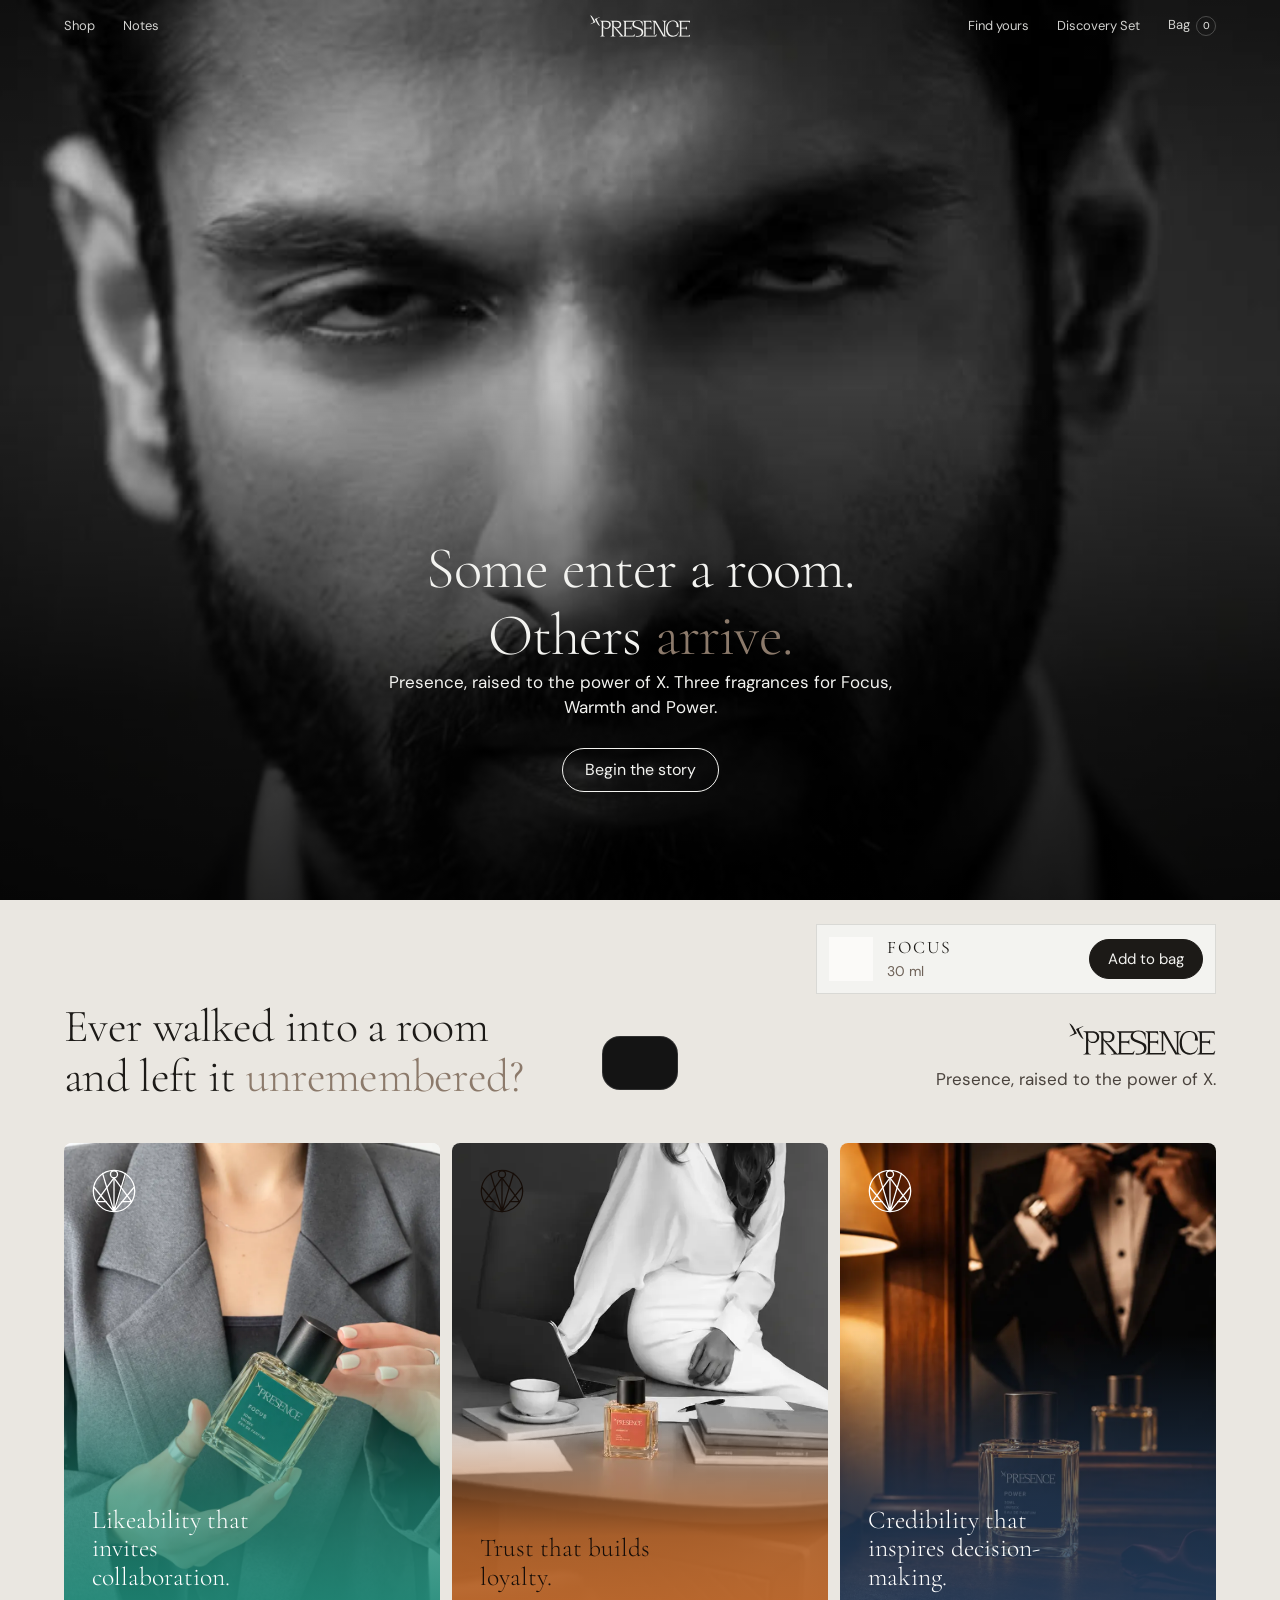
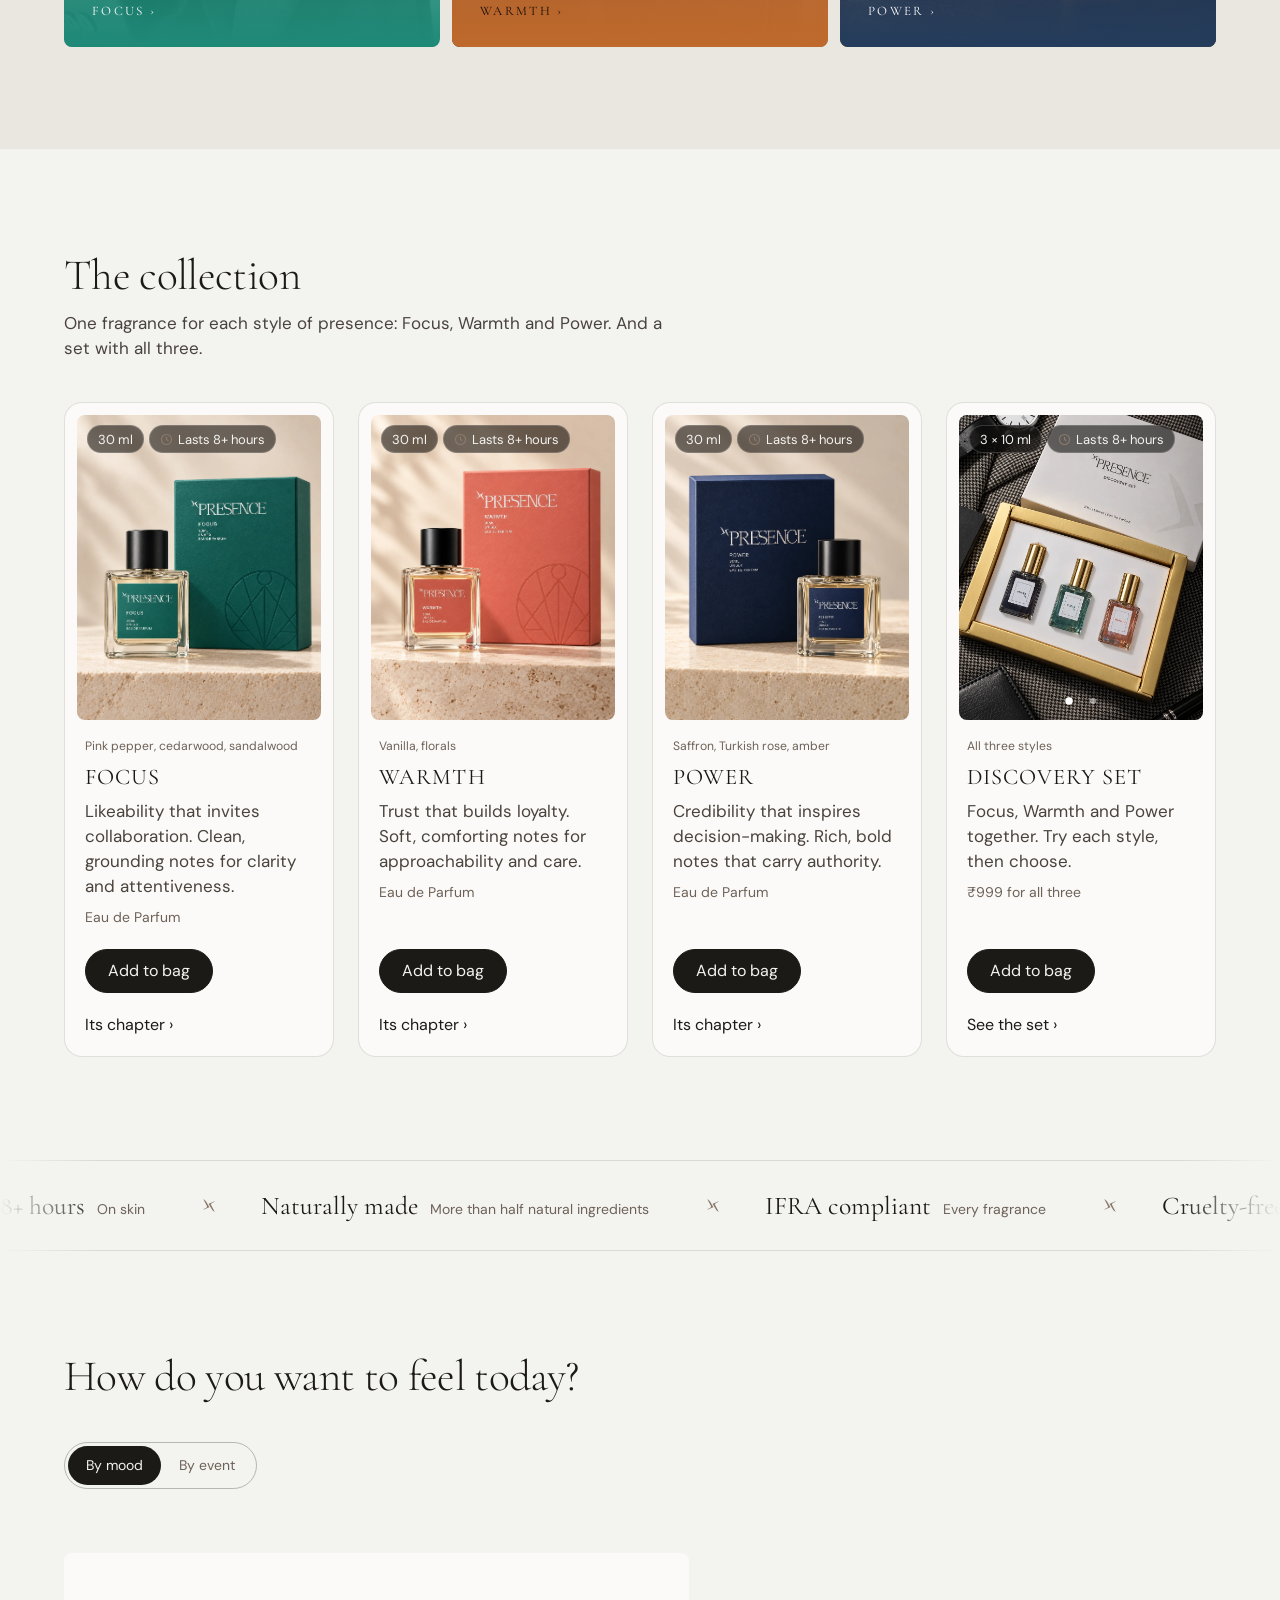
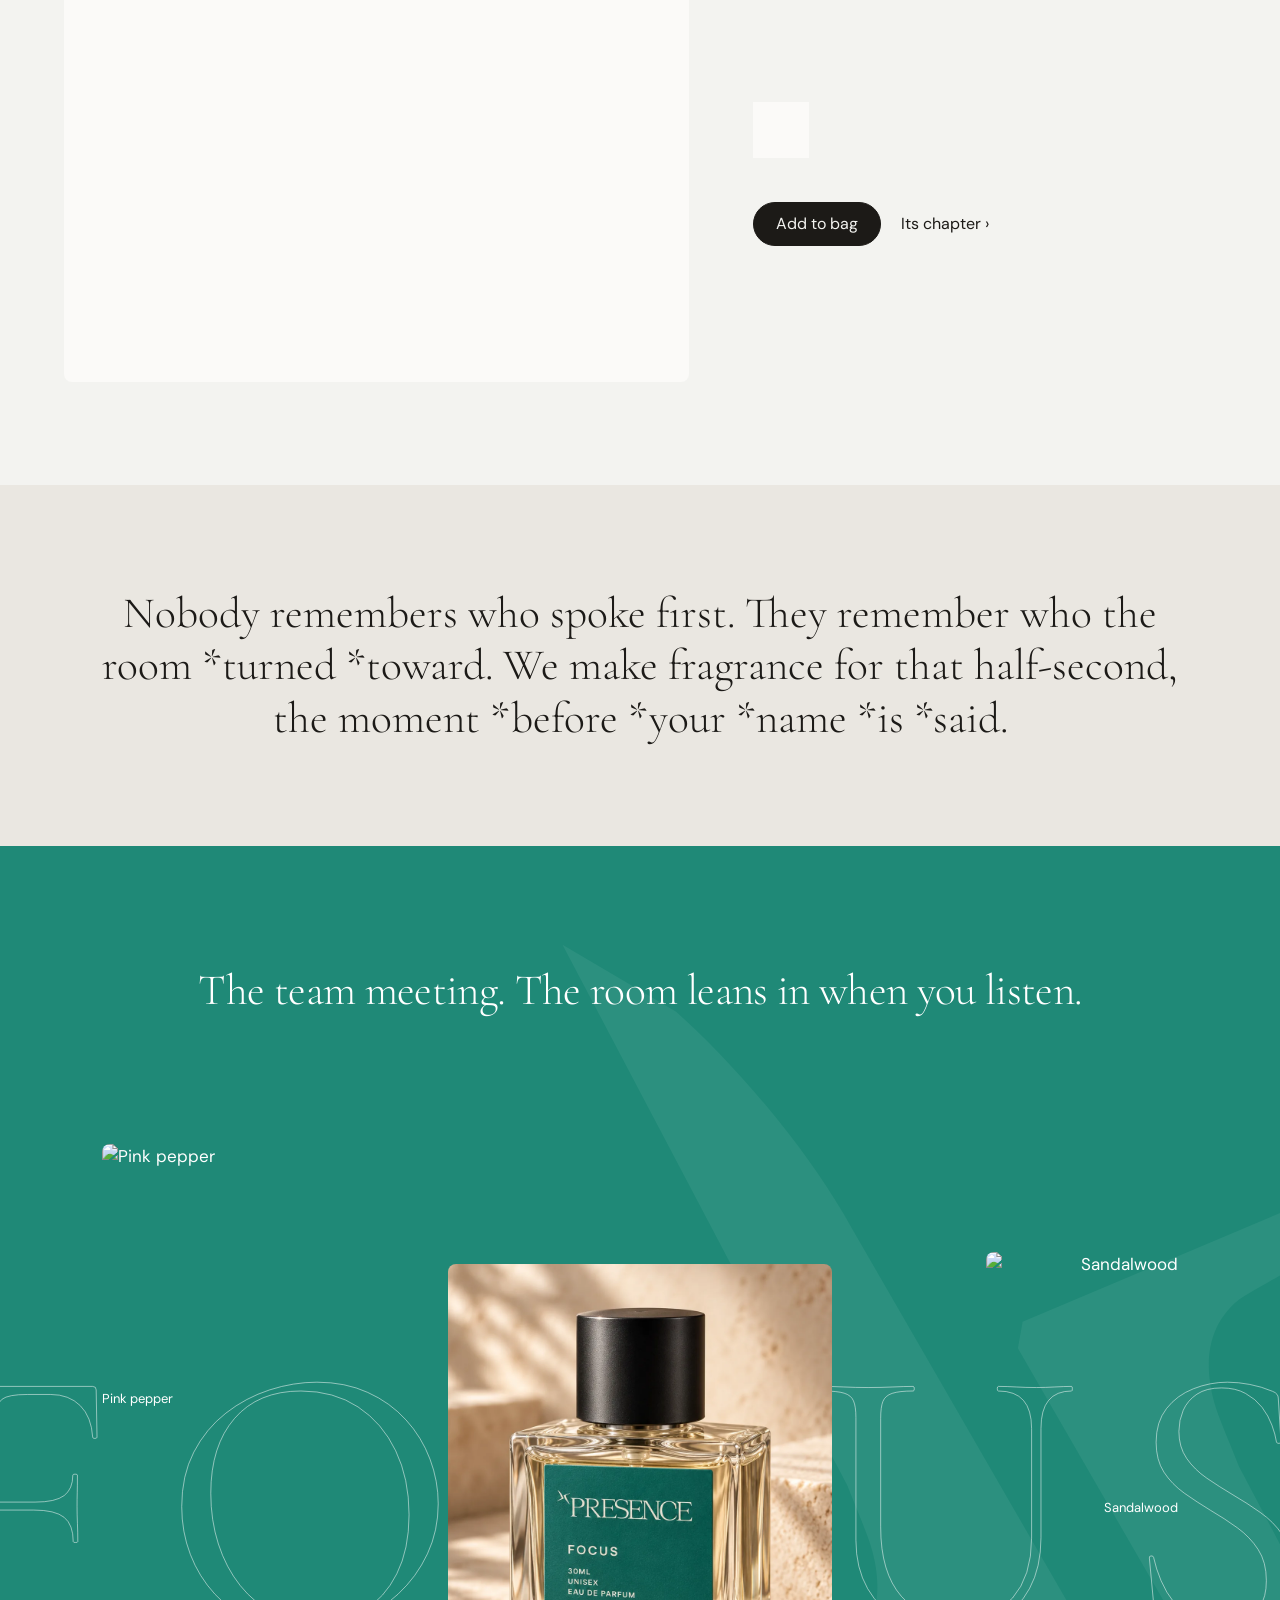
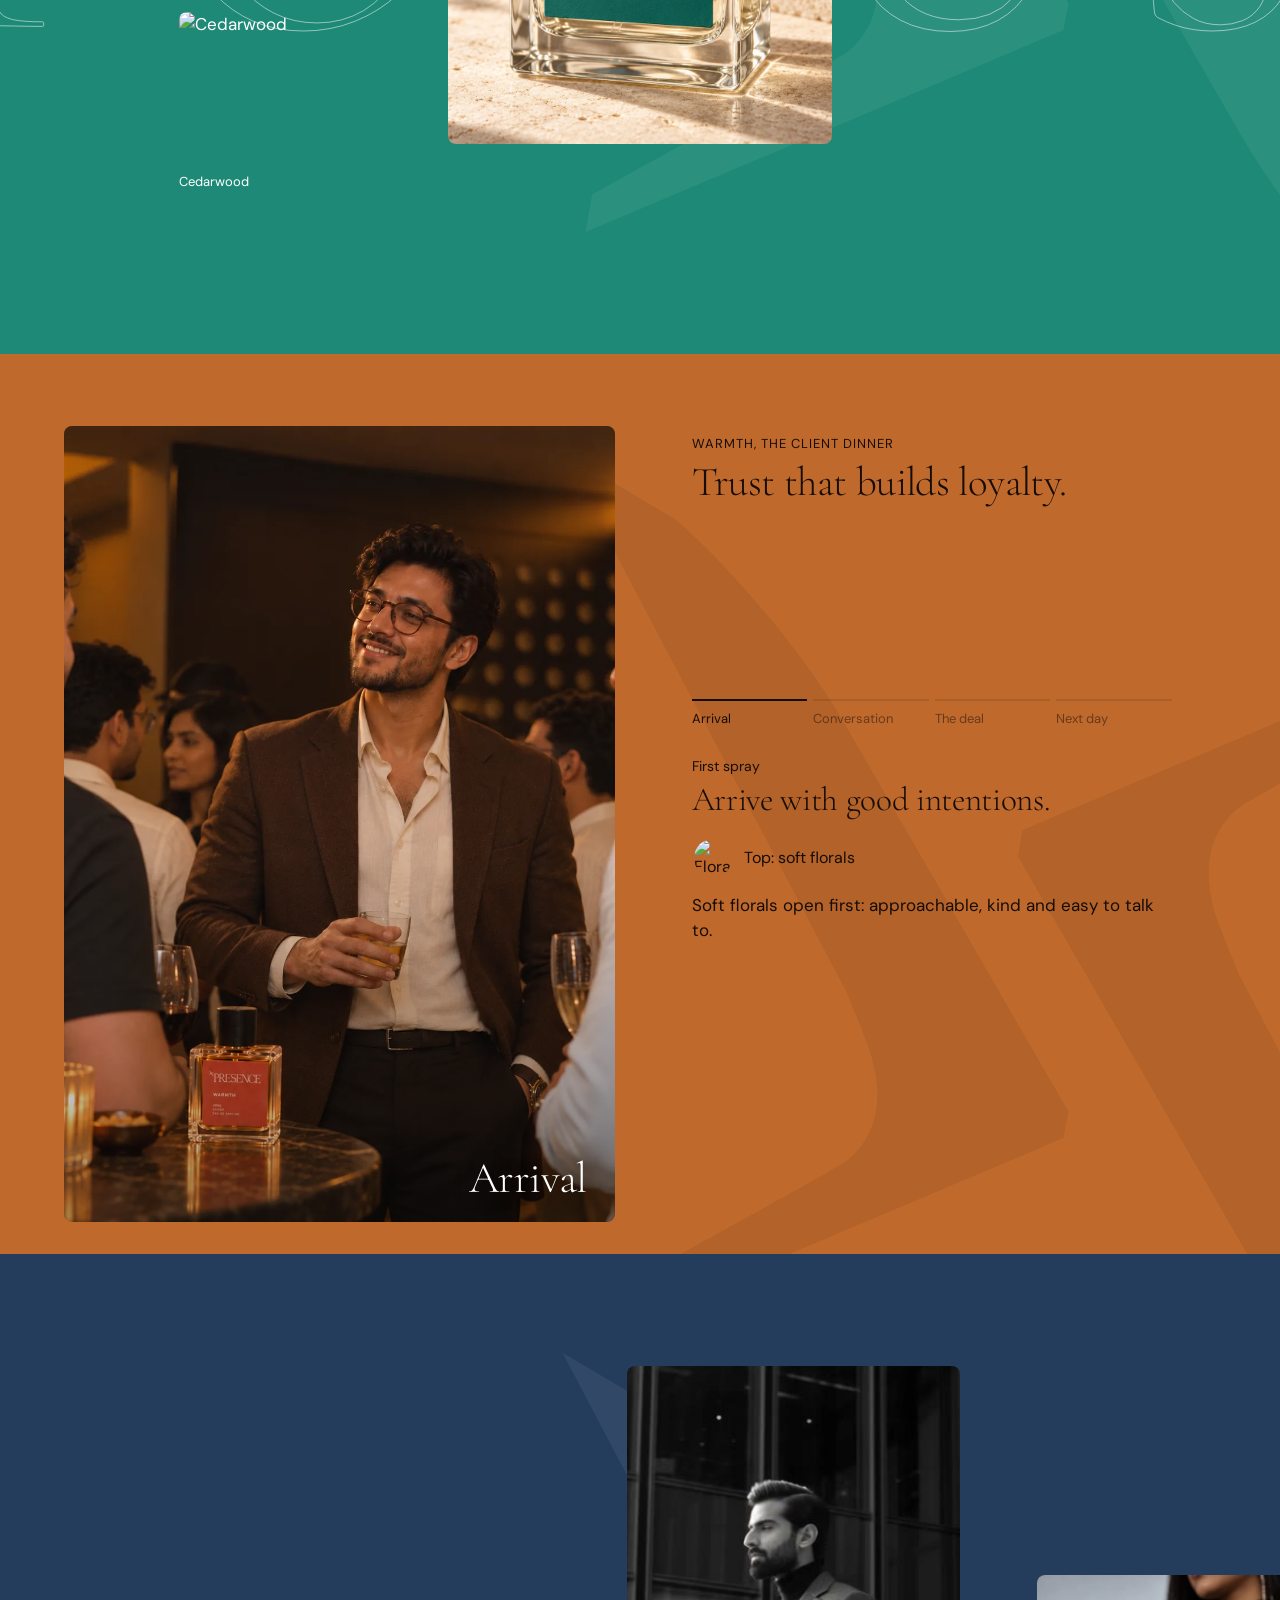
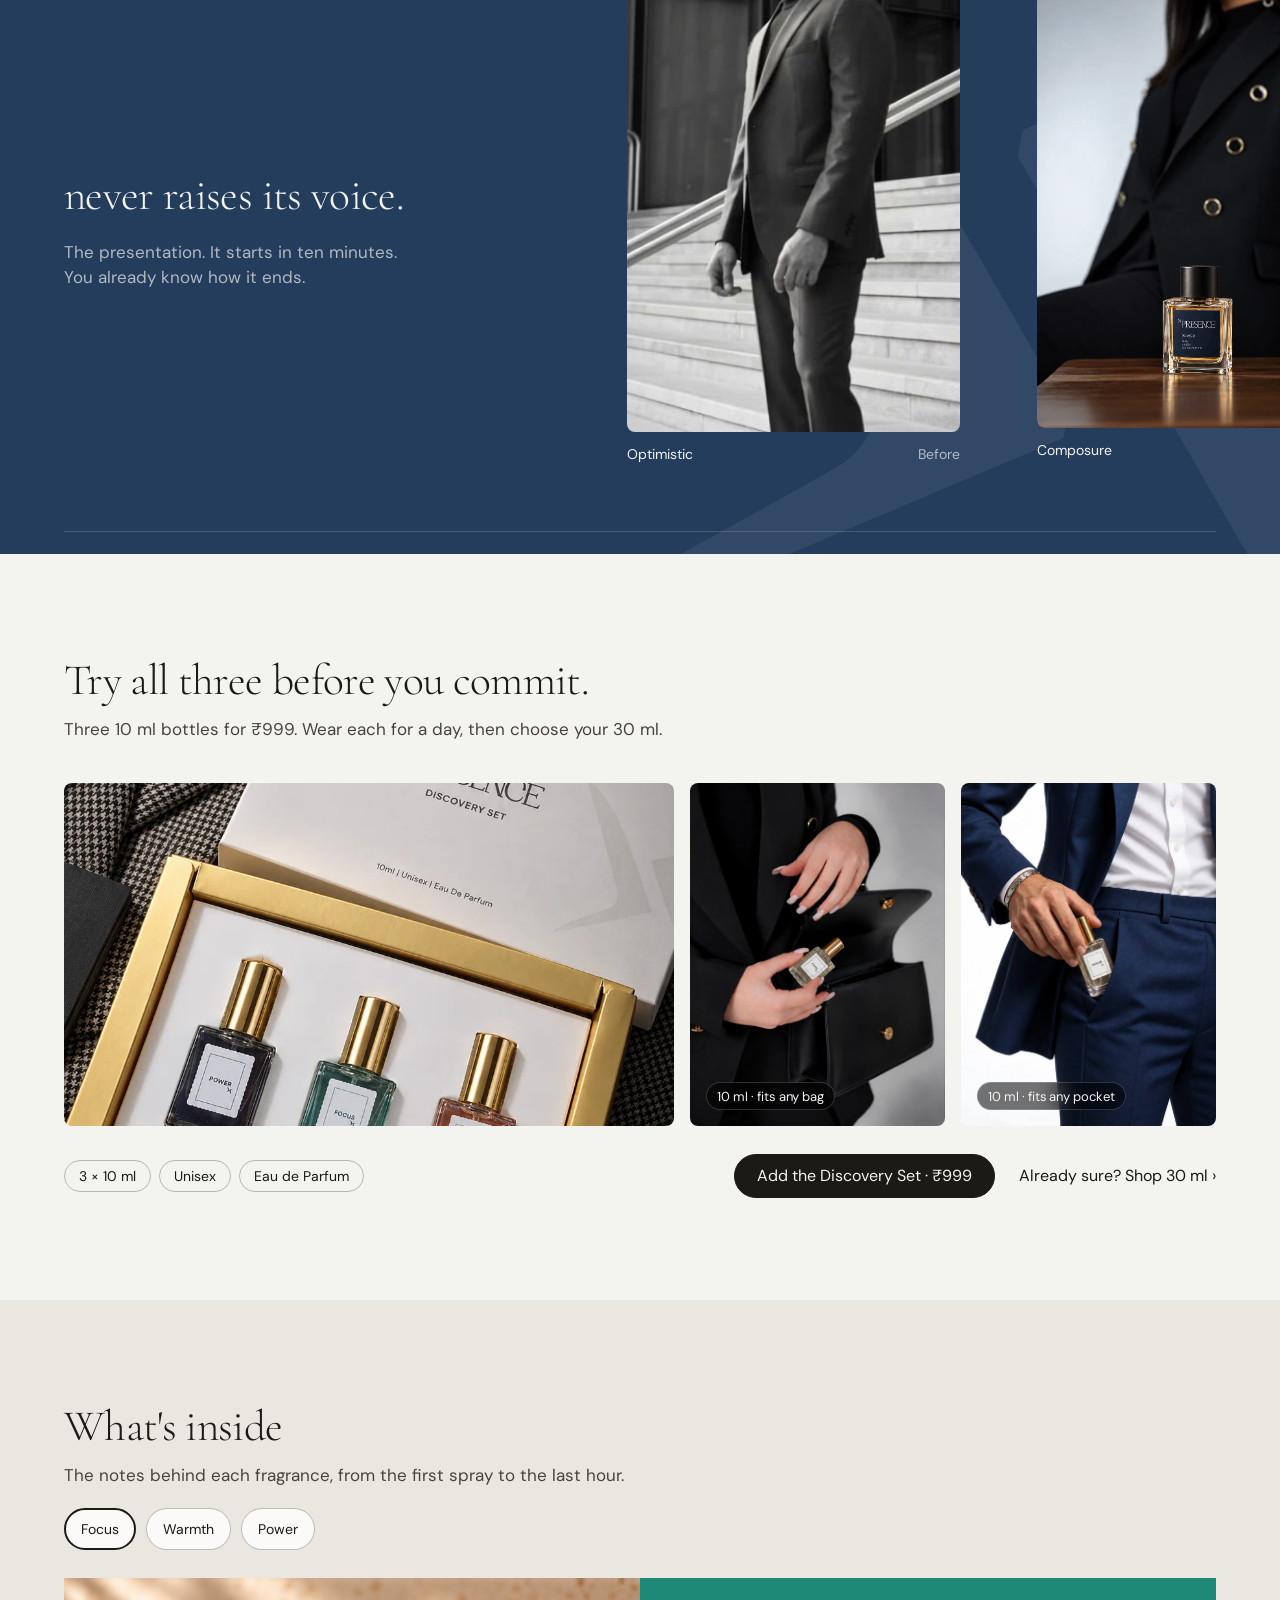
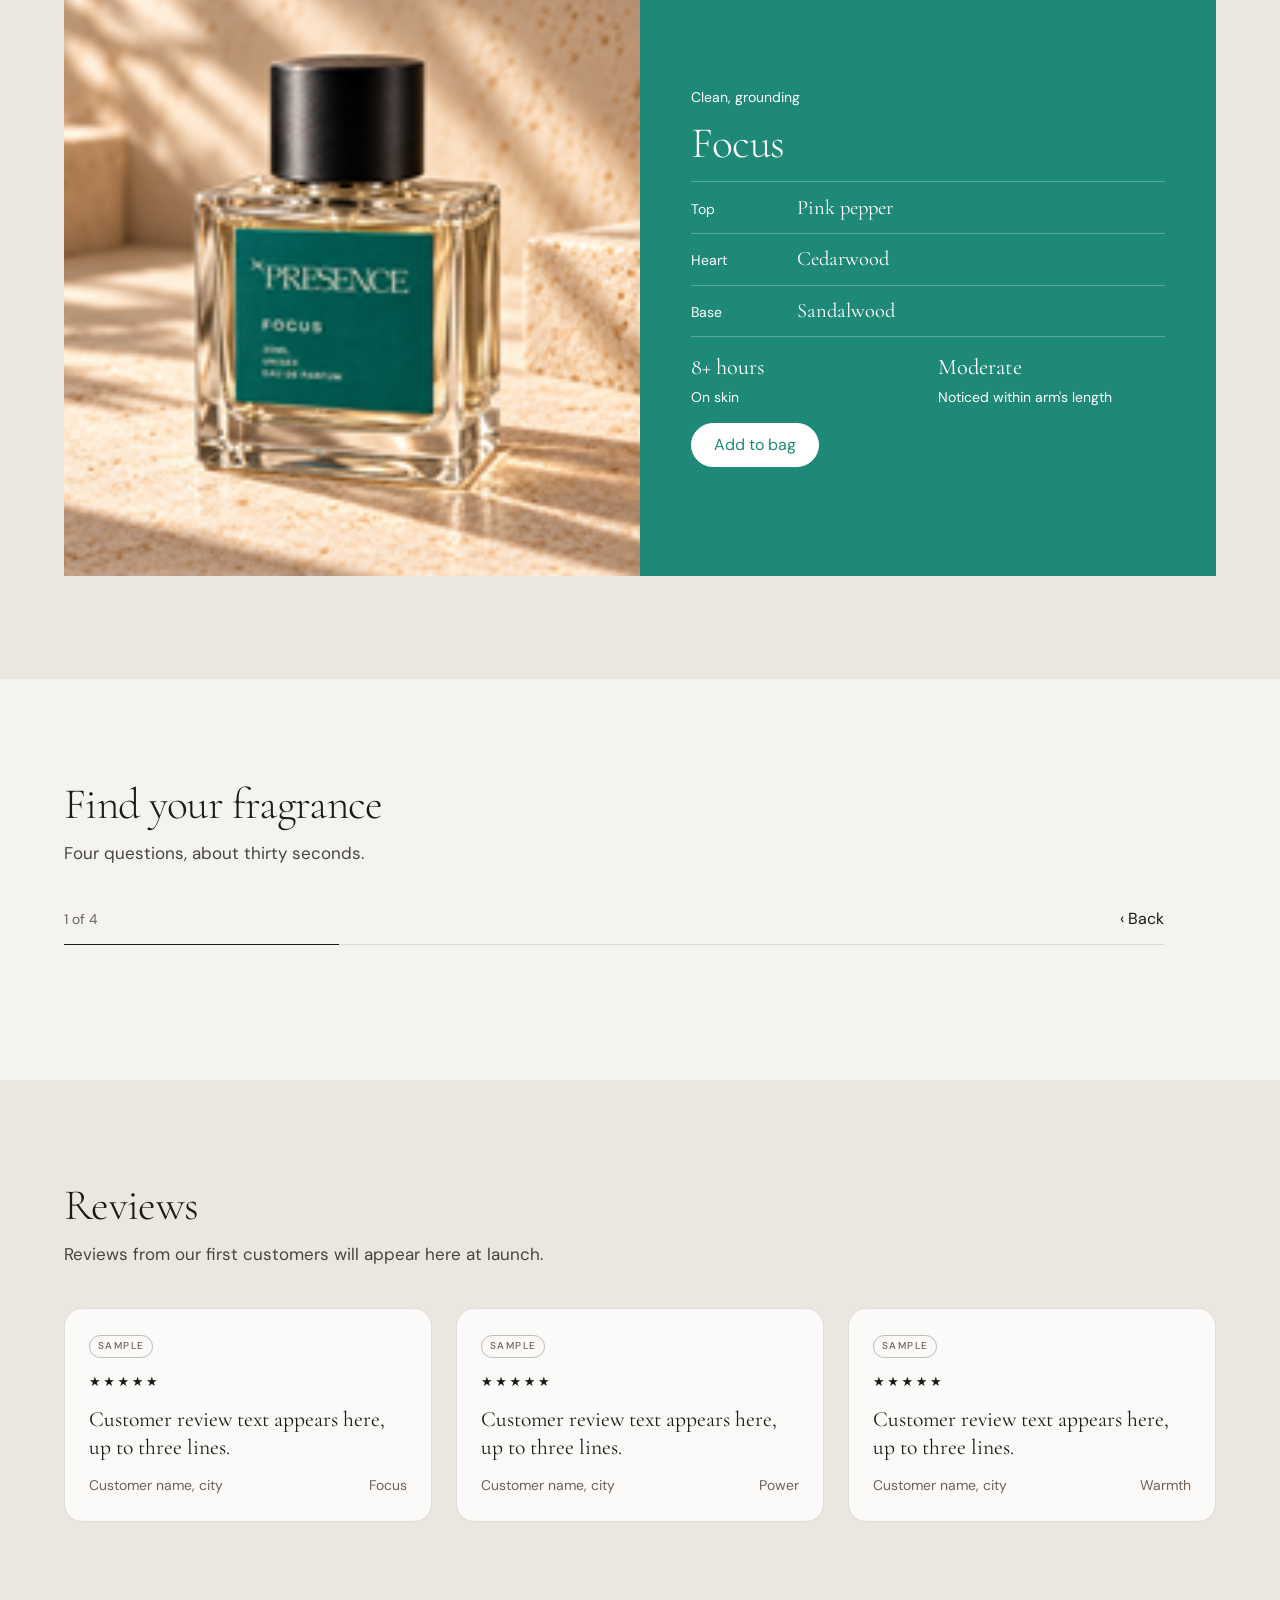
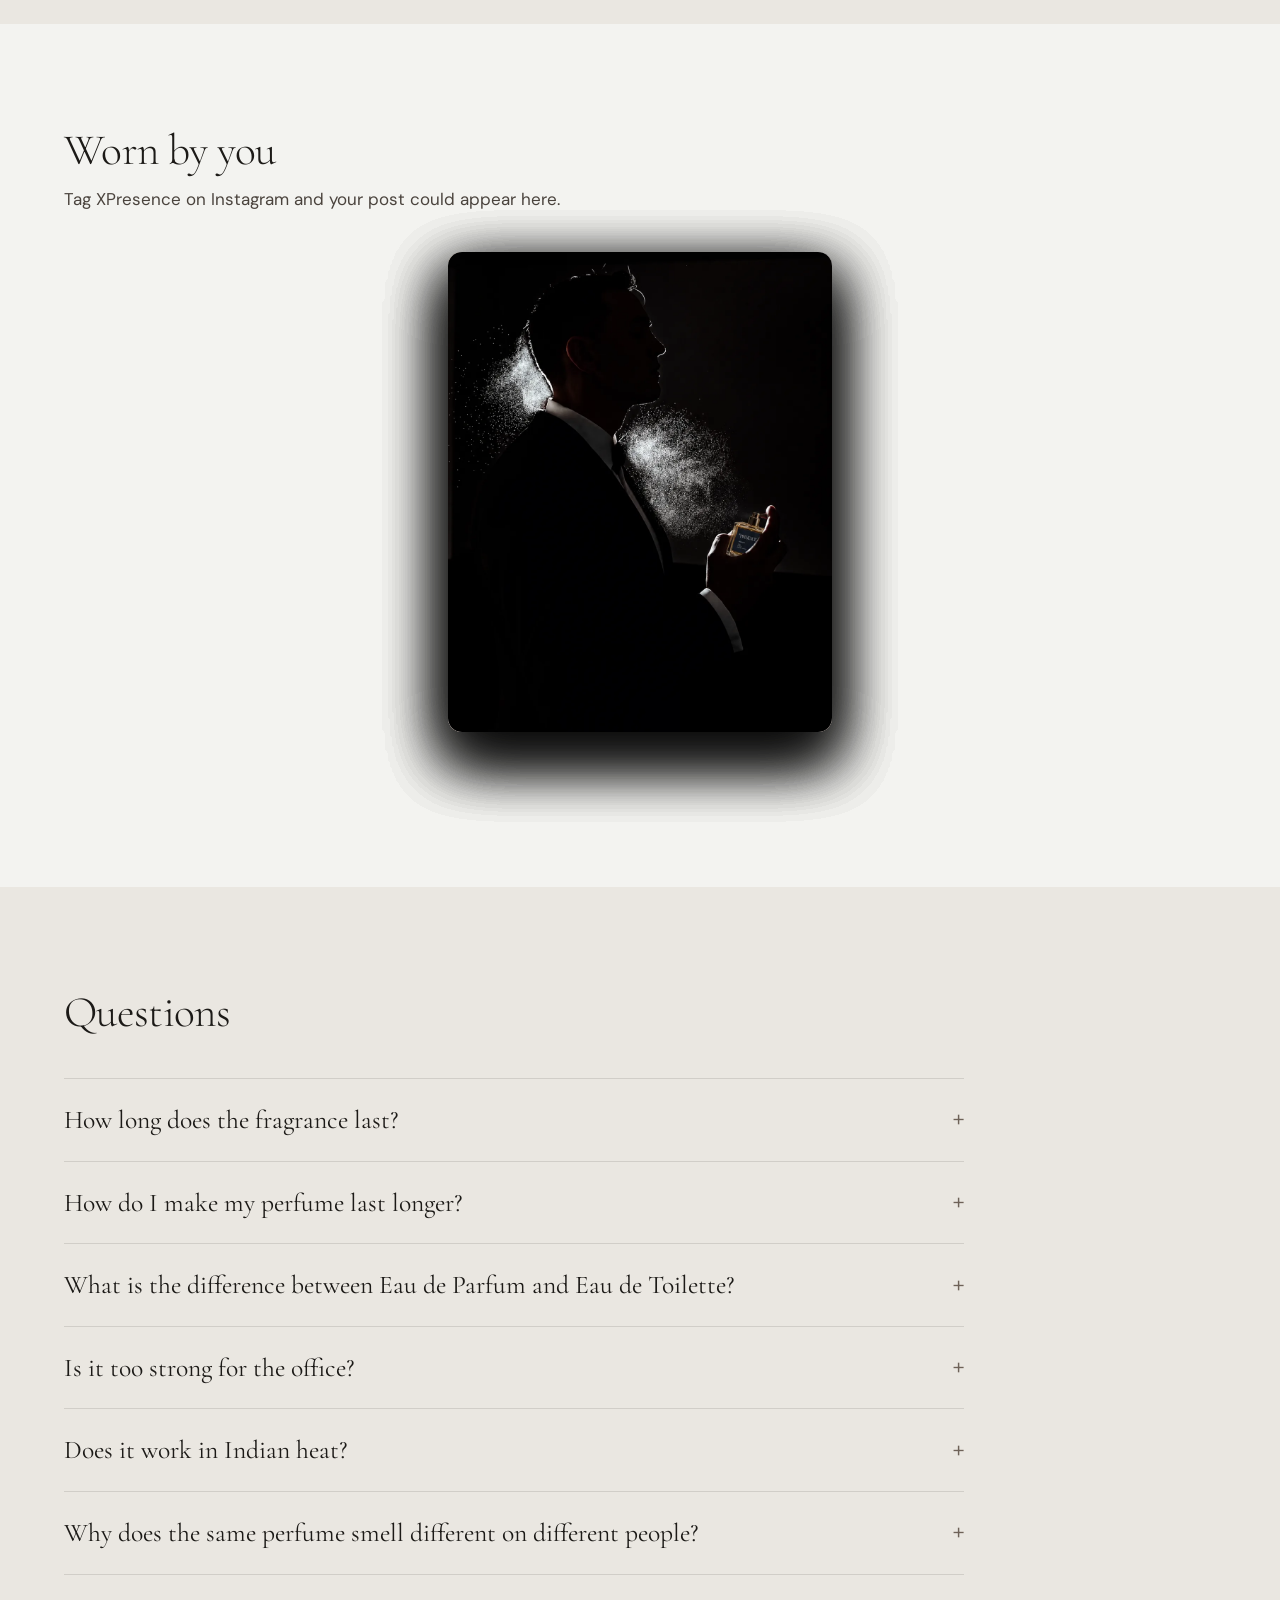
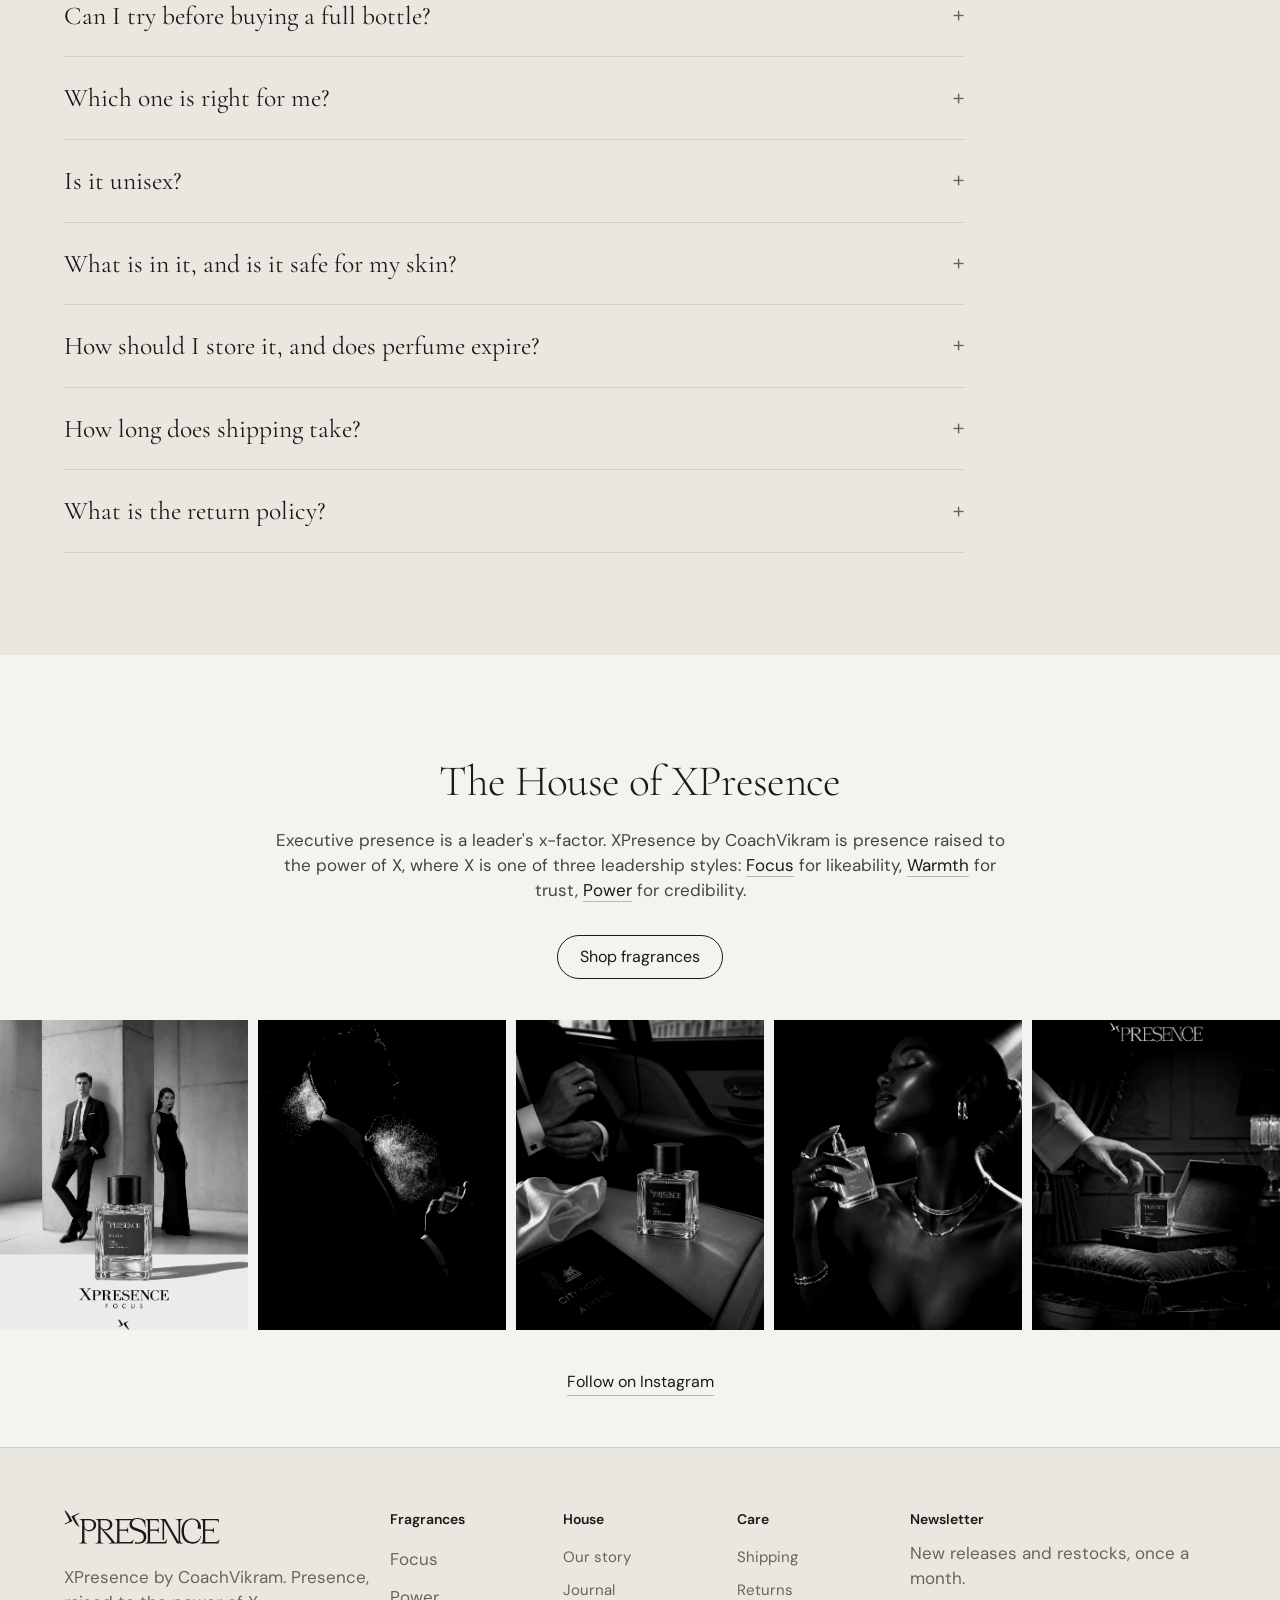
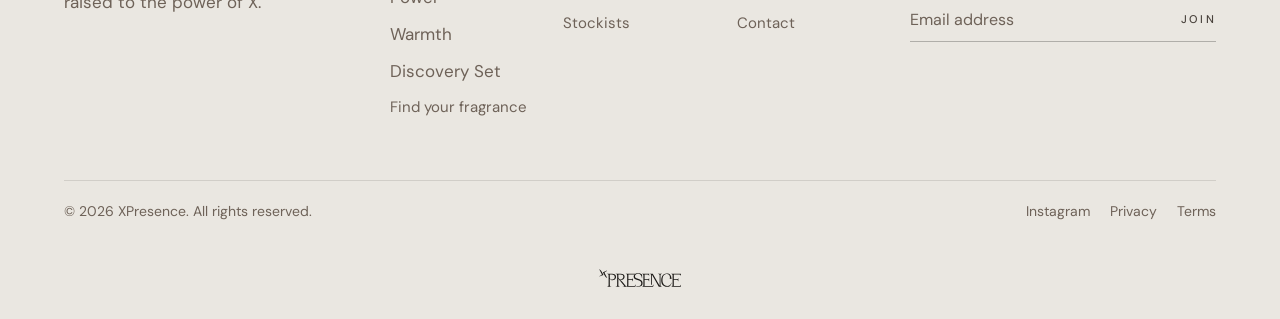
==== index.html @ 1fa9f138 "Problem panels: CoachVikram emblem; finder events: Client dinner, new Team meeting and Investor meet" ====
<!doctype html>
<html lang="en">
<head>
<meta charset="utf-8">
<meta name="viewport" content="width=device-width, initial-scale=1, viewport-fit=cover">
<title>XPresence | Eau de Parfum</title>
<meta name="description" content="XPresence by CoachVikram. Presence, raised to the power of X: Focus, Warmth and Power, three Eau de Parfums for the three styles of executive presence.">
<link rel="preconnect" href="https://fonts.googleapis.com">
<link rel="preconnect" href="https://fonts.gstatic.com" crossorigin>
<link href="https://fonts.googleapis.com/css2?family=Cormorant+Garamond:ital,wght@0,300;0,400;1,300;1,400&family=DM+Sans:wght@400;500&display=swap" rel="stylesheet">
<link rel="preload" as="image" href="assets/hero-model-poster.jpg">
<style>
:root{
  --ink:#000000;
  --ink-2:#0d0d0d;
  --cream:#ffffff;
  --cream-2:#dcd9d3;
  --stone:#b9b6b0;
  --muted:#999999;
  --hair:#262626;
  --gold:#ecebe7; /* accent retired: emphasis is italic in the same colour */
  --focus:#0f5a4c;
  --power:#18213d;
  --power-bg:#0a0d17;
  --warmth:#a8432f;
  --warmth-glow:#c4553f;
  --serif:"Cormorant Garamond", "Times New Roman", serif;
  --sans:"Outfit", system-ui, sans-serif;
  --gutter:16px;
  --nav:64px;
  --ease:cubic-bezier(.7,0,.2,1);
}
@media (min-width:900px){ :root{ --gutter:5vw; --nav:78px; } }

*,*::before,*::after{box-sizing:border-box;margin:0;padding:0}
html{-webkit-text-size-adjust:100%}
html.lenis,html.lenis body{height:auto}
.lenis.lenis-smooth{scroll-behavior:auto!important}
body{background:var(--ink);color:var(--cream);font-family:var(--sans);font-weight:400;line-height:1.55;-webkit-font-smoothing:antialiased;text-rendering:optimizeLegibility}
body::after{content:"";position:fixed;inset:-50%;pointer-events:none;z-index:200;opacity:.07;
  background-image:url("data:image/svg+xml,%3Csvg xmlns='http://www.w3.org/2000/svg' width='160' height='160'%3E%3Cfilter id='n'%3E%3CfeTurbulence type='fractalNoise' baseFrequency='.9' numOctaves='2' stitchTiles='stitch'/%3E%3C/filter%3E%3Crect width='100%25' height='100%25' filter='url(%23n)'/%3E%3C/svg%3E");}
img,video{display:block;max-width:100%}
a{color:inherit;text-decoration:none}
button{font:inherit;color:inherit;background:none;border:0;cursor:pointer}
main{overflow-x:clip;width:100%;max-width:100%}

.serif{font-family:var(--serif);font-weight:400}
em{font-style:italic}
.eyebrow{font-size:.72rem;letter-spacing:.24em;text-transform:uppercase;font-weight:400;color:var(--muted)}
.wrap{padding-left:var(--gutter);padding-right:var(--gutter)}

/* Buttons */
.btn{display:inline-flex;align-items:center;justify-content:center;gap:12px;padding:16px 26px;border-radius:999px;font-family:var(--sans);font-size:.76rem;font-weight:400;letter-spacing:.16em;text-transform:uppercase;transition:transform .5s var(--ease),background-color .4s,color .4s,border-color .4s;white-space:nowrap}
.btn svg{width:14px;height:14px;transition:transform .5s var(--ease)}
.btn:hover svg{transform:translateX(4px)}
.btn:active{transform:scale(.97)}
.btn-light{background:var(--cream);color:var(--ink)}
.btn-light:hover{background:#fff}
.btn-ghost{border:1px solid rgba(243,243,240,.45);color:var(--cream)}
.btn-ghost:hover{background:rgba(243,243,240,.1);border-color:var(--cream)}
.btn-focus{background:var(--focus);color:#f4efe6}
.btn-focus:hover{background:#0b4a3e}
.btn-power{background:var(--cream);color:var(--power)}
.btn-power:hover{background:#fff}
.btn-warmth{background:var(--warmth);color:#fff}
.btn-warmth:hover{background:#923826}
.btn-ink{background:var(--ink);color:var(--cream)}
.btn-ink:hover{background:#000}

/* Inline typography images */

/* ---------- NAV ---------- */
.nav{position:fixed;inset:0 0 auto 0;height:var(--nav);z-index:100;display:grid;grid-template-columns:1fr auto 1fr;align-items:center;padding:0 var(--gutter);transition:background-color .6s,backdrop-filter .6s,border-color .6s;border-bottom:1px solid transparent}
.nav.is-solid{background:rgba(0,0,0,.72);-webkit-backdrop-filter:blur(18px) saturate(140%);backdrop-filter:blur(18px) saturate(140%);border-bottom-color:var(--hair)}
.nav-side{display:flex;align-items:center;gap:28px;font-size:.72rem;letter-spacing:.2em;text-transform:uppercase;font-weight:400}
.nav-side.right{justify-content:flex-end}
.nav-side a{position:relative;opacity:.86;transition:opacity .3s}
.nav-side a:hover{opacity:1}
.nav-side a::after{content:"";position:absolute;left:0;right:0;bottom:-4px;height:1px;background:currentColor;transform:scaleX(0);transform-origin:right;transition:transform .5s var(--ease)}
.nav-side a:hover::after{transform:scaleX(1);transform-origin:left}
.nav-link-d{display:none}
.logo{font-family:var(--serif);font-weight:400;font-size:1.32rem;letter-spacing:.14em;line-height:1;display:inline-flex;align-items:flex-start}
.logo sup{font-size:.5em;letter-spacing:0;margin-right:.08em;transform:translateY(-.1em);font-style:italic}
.menu-btn{display:inline-flex;flex-direction:column;gap:6px;width:28px;padding:8px 0}
.menu-btn span{display:block;height:1px;background:var(--cream);transition:transform .5s var(--ease)}
.menu-btn span:last-child{width:60%}
.bag-count{display:inline-grid;place-items:center;min-width:20px;height:20px;border-radius:999px;border:1px solid rgba(243,243,240,.5);font-size:.66rem;letter-spacing:0;margin-left:6px;transition:background-color .3s,color .3s}
.bag-count.bump{background:var(--cream);color:var(--ink)}
@media (min-width:900px){
  .nav-link-d{display:inline}
  .menu-btn{display:none}
  .logo{font-size:1.6rem}
}
.mobile-menu{position:fixed;inset:0;z-index:99;background:rgba(0,0,0,.96);-webkit-backdrop-filter:blur(20px);backdrop-filter:blur(20px);display:flex;flex-direction:column;justify-content:center;padding:var(--nav) var(--gutter) 40px;clip-path:inset(0 0 100% 0);transition:clip-path .9s var(--ease)}
.mobile-menu.open{clip-path:inset(0 0 0 0)}
.mobile-menu a{font-family:var(--serif);font-size:clamp(2.4rem,11vw,4rem);font-weight:400;line-height:1.15;display:block}
.mobile-menu a em{color:var(--gold)}
body.menu-open .menu-btn span:first-child{transform:translateY(3.5px) rotate(45deg)}
body.menu-open .menu-btn span:last-child{width:100%;transform:translateY(-3.5px) rotate(-45deg)}

/* ---------- HERO (editorial split, full screen) ---------- */
.hero{position:relative;height:100vh;height:100svh;min-height:560px;overflow:hidden;background:var(--ink)}
.hero-media{position:absolute;inset:0;clip-path:inset(0 0 0 0);overflow:hidden}
.hero-media video,.hero-media img{position:absolute;inset:0;width:100%;height:100%;object-fit:cover;object-position:58% 50%;transform-origin:50% 50%}
.hero-media::after{content:"";position:absolute;inset:0;background:
  linear-gradient(180deg,rgba(0,0,0,.55) 0%,rgba(0,0,0,0) 26%,rgba(0,0,0,.15) 48%,rgba(0,0,0,.94) 92%),
  radial-gradient(120% 80% at 70% 40%,rgba(0,0,0,0) 0%,rgba(0,0,0,.45) 100%)}
.hero-panel{display:none}
.hero-content{position:absolute;left:var(--gutter);right:var(--gutter);bottom:max(7svh,28px);z-index:3}
.hero h1{font-family:var(--serif);font-weight:400;font-size:clamp(2.6rem,6.2vw,7.2rem);line-height:.98;letter-spacing:-.01em;margin:18px 0 20px}
.hero h1 .line{display:block;overflow:hidden;padding-bottom:.06em}
.hero h1 .line>span{display:inline-block}
.hero h1 em{color:var(--gold)}
.hero-sub{max-width:34ch;color:var(--muted);font-size:.98rem}
.hero-ctas{display:flex;flex-wrap:wrap;gap:10px;margin-top:26px}
@media (min-width:900px){
  .hero-media{left:40%}
  .hero-media::after{background:
    linear-gradient(90deg,rgba(0,0,0,.75) 0%,rgba(0,0,0,0) 30%),
    linear-gradient(180deg,rgba(0,0,0,.5) 0%,rgba(0,0,0,0) 22%,rgba(0,0,0,0) 70%,rgba(0,0,0,.6) 100%)}
  .hero-panel{display:block;position:absolute;inset:0 60% 0 0;background:
    var(--ink)}
  .hero-content{left:var(--gutter);right:auto;max-width:64vw;bottom:12svh}
  .hero-sub{font-size:1.04rem}
}

/* ---------- CAST ---------- */
.cast{background:var(--ink);position:relative}
.cast-intro{padding:120px var(--gutter) 64px;text-align:center}
.cast-intro h2{font-family:var(--serif);font-weight:400;font-size:clamp(2.2rem,5.4vw,6rem);line-height:1.04;max-width:1320px;margin:18px auto 0}
.cast-intro h2 em{color:var(--gold)}
.cast-stage{position:relative;height:100vh;height:100svh;display:flex;flex-direction:column;justify-content:center;padding:calc(var(--nav) + 10px) var(--gutter) 28px;background:var(--ink)}
.cast-grid{display:grid;grid-template-columns:1fr 1fr;grid-template-areas:"time time" "him her";column-gap:10px;row-gap:14px;align-items:end;width:100%;max-width:1400px;margin:0 auto}
.cast-col{display:flex;flex-direction:column;gap:12px}
.cast-col.him{grid-area:him}
.cast-col.her{grid-area:her}
.cast-name{font-family:var(--serif);font-style:italic;font-weight:400;font-size:clamp(2rem,4.4vw,4.4rem);line-height:.9;display:flex;align-items:baseline;justify-content:space-between}
.cast-name small{font-family:var(--sans);font-style:normal;font-size:.82rem;color:var(--muted)}
.frame{position:relative;width:100%;height:56svh;overflow:hidden;border-radius:4px;background:#141414;isolation:isolate}
.layer{position:absolute;inset:0;overflow:hidden}
.him .layer:not(:first-child){clip-path:inset(100% 0 0 0)}
.her .layer:not(:first-child){clip-path:inset(0 0 100% 0)}
.pan{position:absolute;inset:0;will-change:transform}
.pan>img,.pan>video{width:100%;height:100%;object-fit:cover;object-position:var(--op,50% 50%);transform:scale(var(--z,1));transform-origin:var(--o,50% 50%)}
.frame::after{content:"";position:absolute;inset:0;z-index:4;pointer-events:none;background:linear-gradient(180deg,transparent 60%,rgba(0,0,0,.55));}
.word-mask{height:1.3em;overflow:hidden;font-family:var(--serif);font-size:clamp(1.15rem,2vw,1.9rem);line-height:1.3;font-weight:400}
.word-list{display:flex;flex-direction:column;transition:transform 1s var(--ease)}
.word-list span{height:1.3em}
.cast-time{grid-area:time;display:flex;flex-direction:column;align-items:center;gap:4px}
.cast-time .clock{height:1.1em;overflow:hidden;font-family:var(--serif);font-weight:400;font-size:clamp(1.8rem,4vw,4.6rem);line-height:1.1;font-variant-numeric:lining-nums tabular-nums}
.cast-time .clock .word-list span{height:1.1em}
.cast-time .amp{display:none}
.cast-progress{display:flex;gap:6px;margin-top:6px}
.cast-progress b{display:block;width:22px;height:2px;background:var(--hair);transition:background-color .5s}
.cast-progress b.on{background:var(--cream)}
@media (min-width:900px){
  .cast-intro{padding:200px var(--gutter) 100px}
  .cast-grid{grid-template-columns:1fr auto 1fr;grid-template-areas:"him time her";column-gap:4vw;align-items:center}
  .cast-col{width:min(30vw,calc(70svh * .76));}
  .cast-col.him{justify-self:end}
  .cast-col.her{justify-self:start}
  .frame{height:min(70svh,40vw)}
  .cast-time{gap:16px}
  .cast-time .amp{display:block;font-family:var(--serif);font-style:italic;font-size:clamp(4rem,8vw,9rem);line-height:.8;color:var(--gold);font-weight:400}
}

/* ---------- MANIFESTO ---------- */
.manifesto{padding:140px var(--gutter);background:var(--ink)}
.manifesto p{font-family:var(--serif);font-weight:400;font-size:clamp(1.9rem,4.4vw,4.6rem);line-height:1.12;max-width:1280px;margin:0 auto;text-align:center}
.manifesto .w{opacity:.12;transition:none}
.manifesto .w.gold{font-style:italic}
@media (min-width:900px){.manifesto{padding:220px var(--gutter)}}

/* ---------- FOCUS ---------- */
.focus{background:radial-gradient(80% 60% at 50% 0%,#e9e7e2 0%,transparent 70%),linear-gradient(180deg,var(--cream) 0%,var(--cream-2) 100%);color:var(--ink);position:relative}
.focus .eyebrow{color:rgba(0,0,0,.55)}
.focus-head{padding:130px var(--gutter) 40px;text-align:center}
.focus-head h2{font-family:var(--serif);font-weight:400;font-size:clamp(2.2rem,4.7vw,5.4rem);line-height:1.04;max-width:1300px;margin:18px auto 0}
.focus-head h2 em{color:var(--focus)}
.focus-stage{position:relative;height:100vh;height:100svh;overflow:hidden}
.focus-word{position:absolute;left:50%;top:42%;transform:translate(-50%,-50%);font-family:var(--serif);font-weight:400;font-size:38vw;line-height:.8;letter-spacing:-.02em;color:transparent;-webkit-text-stroke:1px rgba(15,90,76,.28);white-space:nowrap;pointer-events:none;user-select:none}
.focus-bottle{position:absolute;left:50%;top:42%;width:min(64vw,calc(48svh * .8));aspect-ratio:4/5;transform:translate(-50%,-50%);z-index:3}
.focus-bottle .arch{position:absolute;inset:0;border-radius:999px 999px 14px 14px;overflow:hidden;box-shadow:0 40px 80px -30px rgba(40,30,15,.45)}
.focus-bottle img{width:100%;height:100%;object-fit:cover;object-position:50% 62%;transform:scale(1.12)}
.f-float{position:absolute;z-index:2;margin:0}
.f-float .f-img{overflow:hidden;border-radius:8px;aspect-ratio:3/4}
.f-float img{width:100%;height:100%;object-fit:cover}
.f-float figcaption{margin-top:8px;font-family:var(--text);font-size:.8125rem;line-height:1.3;color:var(--fg)}
.f-float.b,.f-float.d{text-align:right;z-index:5}
.f-float.a{width:28vw;left:3vw;top:12%}
.f-float.b{width:30vw;right:3vw;top:28%;z-index:4}
.f-float.b .f-img{aspect-ratio:4/5}
.f-float.c{width:24vw;left:6vw;top:60%;z-index:4}
.f-float.d{width:22vw;right:8vw;top:68%;z-index:4}
.f-float.d .f-img{aspect-ratio:1/1}
.f-float.e{width:20vw;left:38vw;top:80%}
.f-float.e .f-img{aspect-ratio:1/1}
.product-info{position:absolute;z-index:6;left:var(--gutter);right:var(--gutter);bottom:max(4svh,20px);text-align:center;opacity:0;visibility:hidden}
.product-info h3{font-family:var(--serif);font-weight:400;font-size:clamp(2.6rem,5vw,4.8rem);line-height:.95}
.product-info .spec{font-size:.86rem;margin:10px 0 8px;opacity:.7}
.product-info p{font-family:var(--serif);font-style:italic;font-size:1.15rem;margin-bottom:16px}
@media (min-width:900px){
  .focus-head{padding:200px var(--gutter) 60px}
  .focus-word{font-size:30vw;top:50%}
  .focus-bottle{top:50%;width:min(30vw,calc(64svh * .8))}
  .f-float.a{width:14vw;left:7vw;top:10%}
  .f-float.b{width:15vw;right:8vw;top:16%}
  .f-float.c{width:12vw;left:20vw;top:62%}
  .f-float.d{width:11vw;right:19vw;top:64%}
  .f-float.e{width:10vw;left:3vw;top:44%}
  .product-info{left:auto;right:var(--gutter);bottom:12svh;width:340px;text-align:left}
}

/* ---------- POWER (horizontal) ---------- */
.power{position:relative;height:100vh;height:100svh;overflow:hidden;background:radial-gradient(60% 70% at 85% 30%,rgba(40,56,110,.35),transparent 70%),var(--power-bg)}
.power-track{display:flex;align-items:center;gap:6vw;height:100%;width:max-content;padding:calc(var(--nav) + 10px) var(--gutter) 40px;will-change:transform}
.p-intro{width:84vw;flex:none}
.p-intro h2{font-family:var(--serif);font-weight:400;font-size:clamp(2.6rem,6vw,6.6rem);line-height:1;margin-top:18px}
.p-intro h2 em{color:var(--gold)}
.p-intro p{color:var(--muted);max-width:30ch;margin-top:20px}
.p-panel{flex:none;width:68vw;display:flex;flex-direction:column;gap:12px}
.p-panel .ph{position:relative;overflow:hidden;border-radius:4px;height:58svh;background:#121626}
.p-panel.tall .ph{height:66svh}
.p-panel.short{align-self:flex-end;margin-bottom:6svh}
.p-panel.short .ph{height:44svh}
.p-panel.high{align-self:flex-start;margin-top:4svh}
.p-panel .ph>*{width:100%;height:100%;object-fit:cover}
.p-panel figcaption{display:flex;justify-content:space-between;align-items:baseline;font-size:.8rem;color:var(--muted);font-variant-numeric:tabular-nums}
.p-panel figcaption b{font-family:var(--serif);font-style:italic;font-weight:400;text-transform:none;letter-spacing:0;font-size:1.2rem;color:var(--cream)}
.p-product{flex:none;width:88vw;display:grid;grid-template-rows:auto auto;gap:22px;align-content:center}
.p-product .ph{height:50svh;border-radius:999px 999px 10px 10px;overflow:hidden;width:min(72vw,calc(50svh * .8));margin:0 auto}
.p-product .ph img{width:100%;height:100%;object-fit:cover;object-position:50% 60%;transform:scale(1.1)}
.p-product .info{text-align:center}
.p-product h3{font-family:var(--serif);font-weight:400;font-size:clamp(2.6rem,5vw,5rem);line-height:.95}
.p-product .spec{font-size:.86rem;margin:10px 0 8px;color:var(--muted)}
.p-product p{font-family:var(--serif);font-style:italic;font-size:1.15rem;margin-bottom:16px}
.power-bar{position:absolute;left:var(--gutter);right:var(--gutter);bottom:22px;height:1px;background:var(--hair);z-index:3}
.power-bar i{display:block;height:100%;background:var(--cream);transform:scaleX(0);transform-origin:left}
@media (min-width:900px){
  .p-intro{width:38vw}
  .p-panel{width:26vw}
  .p-panel .ph{height:62svh}
  .p-panel.tall .ph{height:74svh}
  .p-panel.short .ph{height:48svh}
  .p-product{width:62vw;grid-template-columns:1fr 1fr;grid-template-rows:none;align-items:center;gap:4vw;padding-right:4vw}
  .p-product .ph{height:76svh;width:auto;margin:0}
  .p-product .info{text-align:left}
}

/* ---------- WARMTH (card stacking) ---------- */
.warmth{position:relative;background:radial-gradient(70% 40% at 50% 0%,rgba(196,85,63,.28),transparent 70%),#110b09;padding-bottom:120px}
.warmth-head{padding:130px var(--gutter) 60px;text-align:center}
.warmth-head h2{font-family:var(--serif);font-weight:400;font-size:clamp(2.2rem,5.2vw,5.8rem);line-height:1.04;max-width:1300px;margin:18px auto 0}
.warmth-head h2 em{color:#e08a6f}
.stack{padding:0 var(--gutter)}
.stack-card{position:sticky;top:calc(var(--nav) + 2svh + var(--i) * 14px);height:calc(100svh - var(--nav) - 7svh);margin:0 auto 7svh;max-width:1400px;border-radius:4px;overflow:hidden;transform-origin:50% 0%;background:#1a1210;border:1px solid rgba(243,243,240,.08)}
.stack-card .img{position:absolute;inset:0}
.stack-card .img img{width:100%;height:100%;object-fit:cover}
.stack-card .img::after{content:"";position:absolute;inset:0;background:linear-gradient(180deg,rgba(17,11,9,0) 40%,rgba(17,11,9,.9) 100%)}
.stack-card .txt{position:absolute;left:22px;right:22px;bottom:24px;z-index:2}
.stack-card .txt h3{font-family:var(--serif);font-weight:400;font-style:italic;font-size:clamp(2.4rem,5.4vw,5.6rem);line-height:.95}
.stack-card .txt p{color:var(--muted);margin-top:10px;max-width:32ch}
.stack-card.product{background:linear-gradient(160deg,#2a1612,#160d0b 60%)}
.stack-card.product .duo{position:absolute;inset:0 0 auto 0;height:58%;display:grid;grid-template-columns:1fr 1fr}
.stack-card.product .duo div{overflow:hidden;position:relative}
.stack-card.product .duo img{width:100%;height:100%;object-fit:cover}
.stack-card.product .txt{top:60%;bottom:auto}
.stack-card.product .spec{font-size:.86rem;margin:8px 0;color:var(--muted)}
.stack-card.product .txt h3{font-style:normal}
.stack-card.product .txt p{font-family:var(--serif);font-style:italic;font-size:1.15rem;color:var(--cream);margin:0 0 16px}
@media (min-width:900px){
  .warmth{padding-bottom:180px}
  .warmth-head{padding:200px var(--gutter) 100px}
  .stack-card .img{right:38%}
  .stack-card .img::after{background:linear-gradient(90deg,rgba(17,11,9,0) 60%,#1a1210 100%)}
  .stack-card .txt{left:auto;right:4vw;width:30%;top:50%;bottom:auto;transform:translateY(-50%)}
  .stack-card.product .duo{inset:0 40% 0 0;height:auto}
  .stack-card.product .txt{top:50%}
}

/* ---------- TOGETHER (bento) ---------- */
.together{background:var(--ink);padding:130px var(--gutter)}
.together-head{display:flex;flex-direction:column;gap:18px;margin-bottom:48px}
.together-head h2{font-family:var(--serif);font-weight:400;font-size:clamp(2.4rem,6vw,6.8rem);line-height:1}
.together-head h2 em{color:var(--gold)}
.bento{display:grid;grid-template-columns:repeat(2,1fr);grid-auto-rows:44vw;grid-auto-flow:dense;gap:10px}
.cell{position:relative;overflow:hidden;border-radius:4px;background:#141414}
.cell img{width:100%;height:100%;object-fit:cover;transition:transform 1.2s cubic-bezier(.2,.7,.2,1)}
.cell:hover img{transform:scale(1.05)}
.cell::after{content:"";position:absolute;inset:0;background:linear-gradient(180deg,transparent 60%,rgba(0,0,0,.7));pointer-events:none}
.c-rome{grid-column:span 2;grid-row:span 2}
.c-rome img{filter:contrast(1.08)}
.c-concrete{grid-row:span 2}
.c-type{display:flex;flex-direction:column;justify-content:space-between;padding:16px;background:linear-gradient(160deg,#1c1c1d,#0B0B0B)}
.c-type::after{display:none}
.c-type p{font-family:var(--serif);font-weight:400;font-size:clamp(1.15rem,2.2vw,2.2rem);line-height:1.1}
@media (min-width:900px){
  .together{padding:220px var(--gutter)}
  .together-head{flex-direction:row;justify-content:space-between;align-items:flex-end;margin-bottom:64px}
  .together-head p{max-width:30ch;color:var(--muted)}
  .bento{grid-template-columns:repeat(4,1fr);grid-auto-rows:clamp(220px,22vw,380px);gap:14px}
  .c-type{padding:28px}
}

/* ---------- DISCOVERY (horizontal accordion) ---------- */
.discovery{background:linear-gradient(180deg,var(--ink),#0B0B0B);padding:130px var(--gutter)}
.disc-head{text-align:center;margin-bottom:48px}
.disc-head h2{font-family:var(--serif);font-weight:400;font-size:clamp(2.4rem,6vw,6.6rem);line-height:1.02;max-width:1300px;margin:18px auto 0}
.disc-head h2 em{color:var(--gold)}
.disc-grid{display:grid;gap:28px;max-width:1500px;margin:0 auto}
.acc{display:flex;gap:8px;height:68svh;min-height:420px}
.acc-panel{position:relative;flex:1;min-width:52px;overflow:hidden;border-radius:4px;cursor:pointer;transition:flex 1s var(--ease);background:#141414;text-align:left}
.acc-panel.is-open{flex:6}
.acc-panel img{position:absolute;inset:0;width:100%;height:100%;object-fit:cover;transition:transform 1.2s cubic-bezier(.2,.7,.2,1),filter 1s}
.acc-panel:not(.is-open) img{filter:brightness(.55) saturate(.8)}
.acc-panel:hover img{transform:scale(1.05)}
.acc-panel::after{content:"";position:absolute;inset:0;background:linear-gradient(180deg,transparent 50%,rgba(0,0,0,.85));pointer-events:none}
.acc-v{position:absolute;left:50%;bottom:18px;z-index:2;writing-mode:vertical-rl;transform:translateX(-50%) rotate(180deg);font-family:var(--serif);font-size:1.5rem;font-weight:400;transition:opacity .4s}
.acc-panel.is-open .acc-v{opacity:0}
.acc-body{position:absolute;left:20px;right:20px;bottom:20px;z-index:2;opacity:0;transform:translateY(16px);transition:opacity .5s .2s,transform .7s .2s var(--ease)}
.acc-panel.is-open .acc-body{opacity:1;transform:none}
.acc-body h3{font-family:var(--serif);font-weight:400;font-size:clamp(2rem,4vw,3.4rem);line-height:1}
.acc-body p{font-size:.9rem;color:var(--muted);margin-top:6px}
.disc-info{display:flex;flex-direction:column;justify-content:flex-end;gap:16px;padding:8px 0}
.disc-info h3{font-family:var(--serif);font-weight:400;font-size:clamp(2.2rem,3.6vw,3.6rem);line-height:1}
.disc-info p{color:var(--muted);max-width:34ch}
.disc-trio{display:flex;align-items:center;margin-bottom:6px}
.disc-trio i{display:block;width:54px;height:54px;border-radius:50%;border:2px solid #0B0B0B;background-size:240%;background-position:50% 60%;margin-right:-14px}
.disc-info .btn{align-self:flex-start;margin-top:8px}
@media (min-width:900px){
  .discovery{padding:220px var(--gutter)}
  .disc-head{margin-bottom:72px}
  .disc-grid{grid-template-columns:2.2fr 1fr;gap:4vw}
  .acc{height:72svh;gap:12px}
  .acc-panel{min-width:90px}
  .acc-body{left:32px;bottom:30px}
  .disc-info{padding-bottom:12px}
}

/* ---------- MARQUEE ---------- */

/* ---------- FINAL CTA + FOOTER ---------- */
.house{position:relative;padding:130px 0 56px;background:var(--ink);text-align:center;overflow:hidden}
.house-head{padding:0 var(--gutter);max-width:1240px;margin:0 auto}
.house-head h2{font-family:var(--serif);font-weight:400;font-size:clamp(2.2rem,4.6vw,4.8rem);line-height:1.04;letter-spacing:-.005em}
.house-head h2 em{color:var(--gold)}
.house-head h2 .hw{display:inline-block;overflow:hidden;vertical-align:top;padding-bottom:.08em}
.house-head h2 .hw>span{display:inline-block}
.house-head p{color:var(--muted);font-size:1rem;line-height:1.7;margin:22px auto 32px;max-width:72ch}
.btn-outline{border:1px solid rgba(243,243,240,.55);color:var(--cream);padding:14px 34px}
.btn-outline:hover{background:var(--cream);color:var(--ink);border-color:var(--cream)}
.house-row{display:flex;gap:10px;margin-top:64px;padding:0 var(--gutter);overflow-x:auto;scroll-snap-type:x mandatory;scrollbar-width:none;-webkit-overflow-scrolling:touch}
.house-row::-webkit-scrollbar{display:none}
.h-tile{position:relative;flex:none;width:72vw;aspect-ratio:4/5;overflow:hidden;scroll-snap-align:center;background:var(--card);cursor:pointer}
.h-tile img{width:100%;height:100%;object-fit:cover;filter:grayscale(1) contrast(1.12) brightness(.92);transition:transform 1.2s cubic-bezier(.2,.7,.2,1),filter .9s ease}
.h-tile:hover img,.h-tile:focus-within img{transform:scale(1.05);filter:grayscale(0) contrast(1.02) brightness(1)}
.house-ig{display:inline-block;margin-top:40px;font-size:.9rem;color:var(--cream);border-bottom:1px solid var(--hair);padding-bottom:4px;transition:border-color .4s}
.house-ig em{font-family:var(--serif);font-size:1.15em}
.house-ig:hover{border-color:var(--cream)}
@media (min-width:900px){
  .house{padding:200px 0 72px}
  .house-head p{font-size:1.06rem}
  .house-row{display:grid;grid-template-columns:repeat(5,1fr);padding:0;overflow:visible;margin-top:84px}
  .h-tile{width:auto}
}
.footer{background:var(--ink);border-top:1px solid var(--hair);padding:64px var(--gutter) 28px}
.foot-grid{display:grid;grid-template-columns:1fr 1fr;gap:36px 20px}
.foot-brand{grid-column:1/-1}
.foot-brand .logo{font-size:2rem}
.foot-brand p{color:var(--muted);margin-top:14px;max-width:32ch}
.foot-col h4{font-size:.78rem;font-weight:400;color:var(--muted);margin-bottom:12px}
.foot-col a{display:block;padding:4px 0;color:var(--muted);transition:color .3s}
.foot-col a:hover{color:var(--cream)}
.news{grid-column:1/-1}
.news form{display:flex;border-bottom:1px solid rgba(243,243,240,.35);margin-top:6px}
.news input{flex:1;min-width:0;background:none;border:0;color:var(--cream);font:inherit;padding:12px 0;outline:none}
.news input::placeholder{color:rgba(243,243,240,.45)}
.news button{font-size:.7rem;letter-spacing:.2em;text-transform:uppercase;padding:0 0 0 12px}
.foot-links{display:flex;gap:20px}
.foot-base{display:flex;flex-wrap:wrap;justify-content:space-between;gap:10px;margin-top:56px;padding-top:20px;border-top:1px solid var(--hair);font-size:.72rem;color:rgba(243,243,240,.5)}
@media (min-width:900px){
  .footer{padding:96px var(--gutter) 36px}
  .foot-grid{grid-template-columns:2fr 1fr 1fr 1fr 2fr}
  .foot-brand,.news{grid-column:auto}
}

/* Toast */
.toast{position:fixed;left:50%;bottom:24px;z-index:150;transform:translate(-50%,140%);display:flex;align-items:center;gap:12px;padding:10px 20px 10px 10px;border-radius:999px;background:var(--cream);color:var(--ink);font-size:.8rem;box-shadow:0 20px 50px -20px rgba(0,0,0,.6);transition:transform .7s var(--ease);white-space:nowrap}
.toast.show{transform:translate(-50%,0)}
.toast i{display:block;width:32px;height:32px;border-radius:50%;background-size:240%;background-position:50% 60%}

/* ---------- 21st-inspired: Hover Preview ---------- */
.hp{color:var(--cream);font-family:var(--serif);font-style:italic;font-size:1.12em;border-bottom:1px solid rgba(243,243,240,.35);transition:color .3s,border-color .3s}
.hp:hover{border-color:var(--cream)}
.foot-col .hp{font-family:var(--sans);font-style:normal;font-size:1em;border:0;color:var(--muted)}
.foot-col .hp:hover{color:var(--cream)}
.hp-card{position:fixed;left:0;top:0;z-index:160;width:180px;padding:6px 6px 10px;border-radius:4px;background:rgba(22,22,23,.9);-webkit-backdrop-filter:blur(14px);backdrop-filter:blur(14px);border:1px solid var(--hair);box-shadow:0 30px 60px -20px rgba(0,0,0,.7);pointer-events:none;opacity:0;transform:scale(.85);display:none}
.hp-card .hp-img{width:100%;aspect-ratio:4/5;border-radius:2px;background-size:cover;background-position:50% 60%}
.hp-card span{display:block;margin-top:8px;font-size:.78rem;color:var(--muted);text-align:center}
@media (hover:hover){.hp-card{display:block}}

/* ---------- 21st-inspired: Vapour Text ---------- */
.vapour{position:relative;height:100vh;height:100svh;min-height:420px;display:flex;flex-direction:column;align-items:center;justify-content:center;gap:10px;padding:0 var(--gutter);background:var(--ink)}
.vapour{overflow:hidden}
.vapour canvas{position:absolute;inset:0;display:block;width:100%;height:100%}
.vapour-line{position:relative;margin-top:calc(max(150px, min(38svh, 30vw)) + 24px)}
.vapour-line{font-size:1rem;color:var(--muted)}

/* ---------- 21st-inspired: Hover Footer wordmark ---------- */
.foot-mark{margin-top:56px;cursor:default;user-select:none}
.foot-mark svg{display:block;width:100%;height:auto;overflow:visible}
.foot-mark text{font-family:var(--serif);font-weight:400;font-size:150px;letter-spacing:.06em;fill:transparent;stroke-width:.6}
.fm-base{stroke:rgba(243,243,240,.12)}
.fm-draw{stroke:rgba(243,243,240,.45);stroke-dasharray:1200;stroke-dashoffset:1200}
.foot-mark .fm-color{stroke:url(#fmGrad);stroke-width:1.2;fill:url(#fmGrad);fill-opacity:.08}

/* ---------- Magic UI-inspired components ---------- */
.sr-only{position:absolute;width:1px;height:1px;overflow:hidden;clip:rect(0 0 0 0);white-space:nowrap}

/* Progressive Blur (hero base) */
.pblur{position:absolute;left:0;right:0;bottom:0;height:40%;pointer-events:none;z-index:1}
.pblur i{position:absolute;inset:0}
.pblur i:nth-child(1){-webkit-backdrop-filter:blur(1px);backdrop-filter:blur(1px);-webkit-mask-image:linear-gradient(180deg,transparent 0%,#000 25%,#000 50%,transparent 75%);mask-image:linear-gradient(180deg,transparent 0%,#000 25%,#000 50%,transparent 75%)}
.pblur i:nth-child(2){-webkit-backdrop-filter:blur(3px);backdrop-filter:blur(3px);-webkit-mask-image:linear-gradient(180deg,transparent 25%,#000 50%,#000 75%,transparent 100%);mask-image:linear-gradient(180deg,transparent 25%,#000 50%,#000 75%,transparent 100%)}
.pblur i:nth-child(3){-webkit-backdrop-filter:blur(7px);backdrop-filter:blur(7px);-webkit-mask-image:linear-gradient(180deg,transparent 50%,#000 75%,#000 100%);mask-image:linear-gradient(180deg,transparent 50%,#000 75%,#000 100%)}
.pblur i:nth-child(4){-webkit-backdrop-filter:blur(14px);backdrop-filter:blur(14px);-webkit-mask-image:linear-gradient(180deg,transparent 75%,#000 100%);mask-image:linear-gradient(180deg,transparent 75%,#000 100%)}

/* Hero Video Dialog */
.film-trigger{position:absolute;z-index:4;right:var(--gutter);top:calc(var(--nav) + 22px);display:flex;align-items:center;gap:12px;color:var(--cream);text-align:left}
.ft-icon{position:relative;flex:none;width:52px;height:52px;border-radius:50%;display:grid;place-items:center;background:rgba(243,243,240,.14);-webkit-backdrop-filter:blur(12px);backdrop-filter:blur(12px);border:1px solid rgba(243,243,240,.4);transition:transform .6s var(--ease),background-color .4s,color .4s}
.ft-icon svg{width:15px;height:15px;margin-left:3px}
.ft-text{display:flex;flex-direction:column;gap:2px;font-size:.9rem}
.ft-text small{font-size:.78rem;color:var(--muted)}
.film-trigger:hover .ft-icon{transform:scale(1.08);background:var(--cream);color:var(--ink)}
@media (min-width:900px){
  .film-trigger{right:auto;left:70%;top:50%;translate:-50% -50%;flex-direction:column;gap:16px;text-align:center}
  .ft-icon{width:92px;height:92px}
  .ft-icon svg{width:22px;height:22px}
  .ft-text{align-items:center}
}
.film-dialog{position:fixed;inset:0;z-index:250;display:grid;place-items:center;padding:var(--gutter);visibility:hidden}
.film-dialog.open{visibility:visible}
.fd-backdrop{position:absolute;inset:0;background:rgba(0,0,0,.86);-webkit-backdrop-filter:blur(16px);backdrop-filter:blur(16px);opacity:0}
.fd-frame{position:relative;width:min(1100px,100%);aspect-ratio:16/9;border-radius:4px;overflow:hidden;background:#000;border:1px solid var(--hair);box-shadow:0 40px 120px -30px rgba(0,0,0,.9);opacity:0}
.fd-frame video{width:100%;height:100%;object-fit:contain;background:#000}
.fd-close{position:absolute;z-index:2;top:calc(env(safe-area-inset-top) + 16px);right:16px;width:44px;height:44px;border-radius:50%;display:grid;place-items:center;border:1px solid rgba(243,243,240,.4);background:rgba(0,0,0,.5);color:var(--cream);transition:background-color .3s,color .3s}
.fd-close svg{width:14px;height:14px}
.fd-close:hover{background:var(--cream);color:var(--ink)}

/* Video Text */
.vtext{position:relative;display:block;height:clamp(104px,18vw,240px);margin-bottom:.04em}
.vtext canvas{display:block;width:100%;height:100%}
.vtext video{position:absolute;left:0;top:0;width:2px;height:2px;opacity:0;pointer-events:none}

/* Lens */
[data-lens]{position:relative}
.lens{position:absolute;inset:0;z-index:5;pointer-events:none;clip-path:circle(0px at 50% 50%);overflow:hidden}
.lens-inner{position:absolute;inset:0;transform:scale(2.2)}
.lens-inner img{width:100%;height:100%;object-fit:cover}
.lens-ring{position:absolute;z-index:6;left:50%;top:50%;width:160px;height:160px;margin:-80px 0 0 -80px;border-radius:50%;border:1px solid rgba(243,243,240,.75);box-shadow:0 0 0 1px rgba(0,0,0,.18),0 24px 40px -14px rgba(0,0,0,.55);pointer-events:none;opacity:0;transform:scale(.6)}

.t{color:var(--muted);font-variant-numeric:lining-nums tabular-nums}
.focus .t{color:rgba(0,0,0,.45)}
.together-head{flex-direction:column!important;align-items:flex-start!important}

/* explicit start values so GSAP interpolates filters from full brightness */
.pan,.f-float,.p-panel .ph,.p-product .ph,.stack-card{filter:brightness(1)}

/* ==========================================================================
   Design system layer: Bugatti-inspired (DESIGN.md in this folder).
   XPresence keeps its own wordmark, bottles and photography; Bugatti supplies
   the black canvas, three-family type split, weight 400, square geometry with
   pill-only buttons, transparent outlined CTAs, no decoration and 120px rhythm.
   Font substitutes per DESIGN.md: Saira Condensed (display), Cormorant Garamond
   (text), JetBrains Mono (buttons, nav, captions).
   ========================================================================== */
:root{
  --display:"Saira Condensed", -apple-system, "Segoe UI", sans-serif;
  --text:"Cormorant Garamond", Garamond, "Times New Roman", serif;
  --mono:"JetBrains Mono", ui-monospace, "Cascadia Mono", monospace;
  --body:#cccccc; --body-strong:#e6e6e6; --muted-soft:#666666;
  --hair-strong:#3a3a3a; --surface-soft:#0d0d0d; --card:#141414; --link:#c3d9f3;
  --section:120px; --nav:56px;
}
@media (min-width:900px){ :root{ --nav:56px; } }

body{font-family:var(--text);font-weight:400;font-size:1.0625rem;line-height:1.5;color:var(--body);background:var(--bg)}
body::after{display:none}

/* Display: uppercase, weight 400, wide tracking */
.hero h1,.cast-intro h2,.focus-head h2,.p-intro h2,.warmth-head h2,.together-head h2,.disc-head h2,.house-head h2,
.product-info h3,.p-product h3,.stack-card .txt h3,.acc-body h3,.disc-info h3,.cast-name,.cast-time .clock,
.mobile-menu a,.focus-word,.acc-v{font-family:var(--display);font-weight:400;font-style:normal;text-transform:uppercase;color:var(--fg)}
.hero h1{font-size:clamp(2rem,4.6vw,4rem);line-height:1.1;letter-spacing:.07em;margin:0 0 18px}
.hero h1 em{font-style:normal;color:var(--fg)}
.cast-intro h2,.focus-head h2,.warmth-head h2,.together-head h2,.disc-head h2,.house-head h2{font-size:clamp(1.75rem,3.4vw,3rem);line-height:1.15;letter-spacing:.06em}
.p-intro h2{font-size:clamp(1.75rem,3.4vw,3rem);line-height:1.15;letter-spacing:.06em;margin-top:0}
.product-info h3,.p-product h3,.stack-card .txt h3,.disc-info h3{font-size:clamp(1.6rem,2.4vw,2rem);line-height:1.2;letter-spacing:.07em}
.acc-body h3{font-size:clamp(1.4rem,2vw,1.6rem);letter-spacing:.07em}
.acc-v{font-size:1.1rem;letter-spacing:.2em}
.cast-name{font-size:clamp(1.25rem,1.8vw,1.5rem);letter-spacing:.08em;line-height:1.3}
.cast-time .clock{font-size:clamp(1.6rem,3vw,3rem);letter-spacing:.06em}
.cast-time .amp{display:none!important}
.mobile-menu a{font-size:clamp(1.75rem,8vw,2.6rem);letter-spacing:.08em;line-height:1.5}
.t{color:var(--muted)}
.focus .t{color:var(--muted)}

/* Text face: sentence case serif at 400 */
.hero-sub,.manifesto p,.word-mask,.p-intro p,.product-info p,.p-product p,.stack-card .txt p,.stack-card.product .txt p,
.c-type p,.disc-info p,.house-head p,.vapour-line,.foot-brand p,.foot-col a,.news p{font-family:var(--text);font-weight:400;font-style:normal}
.hero-sub{color:var(--body-strong);font-size:1.15rem;max-width:44ch;margin:0 auto}
.manifesto p{color:var(--body-strong);font-size:clamp(1.5rem,3vw,2.6rem);line-height:1.3;max-width:1100px}
.manifesto .w.gold{font-style:italic}
.word-mask{font-size:1.15rem;color:var(--body)}
.product-info p,.p-product p,.stack-card.product .txt p{font-size:1.15rem;color:var(--body)}
.c-type p{font-size:clamp(1.25rem,1.8vw,1.6rem);line-height:1.3;color:var(--body-strong)}
.vapour-line{font-size:1.15rem;color:var(--body)}
.house-head p{font-size:1.15rem;color:var(--body);max-width:62ch}

/* Mono: buttons, nav, captions, metadata. Uppercase, tracked */
.btn,.nav-side,.cast-name small,.product-info .spec,.p-product .spec,.stack-card.product .spec,.p-panel figcaption,
.p-panel figcaption b,.acc-body p,.ft-text,.hp-card span,.foot-col h4,.news button,.toast,.bag-count{font-family:var(--mono);font-weight:400;font-style:normal;text-transform:uppercase}
.nav-side{font-size:12px;letter-spacing:2px}
.cast-name small,.product-info .spec,.p-product .spec,.stack-card.product .spec,.p-panel figcaption,.p-panel figcaption b,
.acc-body p,.ft-text,.hp-card span,.foot-col h4{font-size:11px;letter-spacing:2px;color:var(--muted);line-height:1.4}
.p-panel figcaption b{color:var(--fg)}
.bag-count{font-size:10px;letter-spacing:0;border-color:var(--hair-strong)}

/* Buttons: transparent pill, 1px white outline (the only rounded element) */
.btn,.btn-light,.btn-ghost,.btn-focus,.btn-power,.btn-warmth,.btn-outline,.btn-ink{background:transparent;color:var(--fg);border:1px solid var(--fg);
  border-radius:9999px;height:44px;padding:0 32px;font-size:13px;letter-spacing:2.5px;gap:0}
.btn:hover,.btn-light:hover,.btn-ghost:hover,.btn-focus:hover,.btn-power:hover,.btn-warmth:hover,.btn-outline:hover,.btn-ink:hover{background:var(--tint);color:var(--fg);border-color:var(--fg)}
.btn:focus-visible,.film-trigger:focus-visible,.acc-panel:focus-visible{outline:1px solid var(--link);outline-offset:3px}

/* Square geometry everywhere else */
.frame,.focus-bottle .arch,.f-float,.p-panel .ph,.p-product .ph,.stack-card,.cell,.acc-panel,.hp-card,.hp-card .hp-img,
.fd-frame,.disc-trio i,.toast i{border-radius:0}
.toast{border-radius:0;background:var(--card);color:var(--fg);border:1px solid var(--hair);box-shadow:none;font-size:11px;letter-spacing:2px}

/* Navigation: 56px, transparent over the hero, solid black on scroll (no glass) */
.nav.is-solid{background:var(--bg);-webkit-backdrop-filter:none;backdrop-filter:none;border-bottom-color:var(--hair)}
.logo{font-size:1.1rem;letter-spacing:6px}
@media (min-width:900px){.logo{font-size:1.2rem}}
.mobile-menu{background:var(--bg);-webkit-backdrop-filter:none;backdrop-filter:none}

/* Hero: full-bleed photo band, centred headline, one button plus the film */
.hero{background:var(--bg)}
.hero-media::after{background:rgba(0,0,0,.45)}
.hero-content{left:var(--gutter);right:var(--gutter);bottom:max(9svh,32px);text-align:center;max-width:none}
.hero-ctas{justify-content:center;align-items:center;gap:20px;margin-top:28px}
.film-trigger{position:static;translate:none;display:inline-flex;flex-direction:row;align-items:center;gap:12px;color:var(--fg);text-align:left}
.ft-icon{width:44px;height:44px;background:transparent;border:1px solid var(--fg);-webkit-backdrop-filter:none;backdrop-filter:none}
.ft-icon svg{width:11px;height:11px;margin-left:2px}
.film-trigger:hover .ft-icon{transform:none;background:var(--tint);color:var(--fg)}
.ft-text{color:var(--fg)}
@media (min-width:900px){
  .hero-media{left:0}
  .hero-media::after{background:rgba(0,0,0,.42)}
  .hero-panel{display:none}
  .hero-content{left:var(--gutter);right:var(--gutter);max-width:none;bottom:12svh}
  .film-trigger{position:static;left:auto;top:auto;translate:none;flex-direction:row;gap:12px;text-align:left}
  .ft-icon{width:44px;height:44px}
  .ft-icon svg{width:11px;height:11px}
}

/* Every band sits on the black canvas; colour comes only from the photography */
.cast,.cast-stage,.manifesto,.focus,.power,.warmth,.together,.vapour,.discovery,.house,.footer{background:var(--bg)}
.focus{color:var(--body)}
.focus-word{color:transparent;-webkit-text-stroke:1px var(--hair-strong);letter-spacing:.06em}
.focus-bottle .arch,.f-float,.p-panel .ph{box-shadow:none}
.stack-card{background:var(--card);border:0}
.stack-card.product{background:var(--card)}
.c-type{background:var(--card)}
.disc-info{padding:0}
.acc-panel{background:var(--card)}
.acc-panel::after{background:none}
.acc-body{left:0;right:0;bottom:0;padding:16px 20px;background:var(--bg)}
@media (min-width:900px){
  .stack-card .img::after{display:none}
  .acc-body{left:0;bottom:0;padding:20px 24px}
}
.hp-card{background:var(--card);-webkit-backdrop-filter:none;backdrop-filter:none;box-shadow:none}

/* Links: the single non-monochrome token */
.hp,.house-ig{color:var(--link);font-family:var(--text);font-style:normal;font-size:1em;border-bottom:1px solid currentColor}
.hp:hover,.house-ig:hover{color:var(--fg);border-color:var(--fg)}
.house-ig{font-size:1rem;padding-bottom:2px}
.foot-col .hp{color:var(--muted);border:0}
.foot-col .hp:hover{color:var(--fg)}

/* Rhythm: 120px between bands on desktop */
.cast-intro{padding:88px var(--gutter) 40px}
.manifesto{padding:88px var(--gutter)}
.focus-head{padding:88px var(--gutter) 24px}
.warmth-head{padding:88px var(--gutter) 40px}
.together,.discovery{padding:88px var(--gutter)}
.house{padding:88px 0 48px}
@media (min-width:900px){
  .cast-intro{padding:var(--section) var(--gutter) 64px}
  .manifesto{padding:var(--section) var(--gutter)}
  .focus-head{padding:var(--section) var(--gutter) 40px}
  .warmth-head{padding:var(--section) var(--gutter) 64px}
  .warmth{padding-bottom:var(--section)}
  .together,.discovery{padding:var(--section) var(--gutter)}
  .house{padding:var(--section) 0 64px}
  .together-head,.disc-head{margin-bottom:64px}
  .house-row{margin-top:64px}
}

/* Footer: muted, flat, small centred wordmark */
.footer{border-top:1px solid var(--hair);padding:64px var(--gutter) 40px}
.foot-col a{color:var(--muted);font-size:1rem}
.foot-col a:hover{color:var(--fg)}
.foot-brand p,.news p{color:var(--muted)}
.news form{border-bottom:1px solid var(--hair-strong)}
.news form:focus-within{border-bottom-color:var(--fg)}
.news input{font-family:var(--text);font-size:1rem;height:44px}
.news input::placeholder{color:var(--muted)}
.foot-base{font-family:var(--text);font-size:.875rem;color:var(--muted-soft);border-top-color:var(--hair)}
.foot-links a{color:var(--muted)}
.foot-links a:hover{color:var(--fg)}
.foot-wordmark{display:flex;justify-content:center;margin-top:48px}
.foot-wordmark .logo{font-size:1rem;letter-spacing:6px;color:var(--fg)}

/* ==========================================================================
   Shop layer: collection, chapter bar, occasions, quiz, UGC.
   Built on the design system layer tokens (black canvas, square media,
   transparent pill buttons, mono captions, ice-blue text links).
   ========================================================================== */
.collection,.occasion,.quiz,.ugc{background:var(--bg);padding:88px var(--gutter)}
.shop-wrap{max-width:1400px;margin:0 auto}
.sec-head{margin-bottom:40px}
.sec-head h2{font-family:var(--display);font-weight:400;text-transform:uppercase;color:var(--fg);font-size:clamp(1.75rem,3.4vw,3rem);line-height:1.15;letter-spacing:.06em}
.sec-head p{font-family:var(--text);color:var(--body);font-size:1.15rem;margin-top:12px;max-width:52ch}
.cap{font-family:var(--mono);font-size:11px;letter-spacing:2px;line-height:1.4;text-transform:uppercase;color:var(--muted)}
.text-link{font-family:var(--mono);font-size:12px;letter-spacing:2px;text-transform:uppercase;color:var(--link);border-bottom:1px solid currentColor;padding:0 0 2px;background:none;cursor:pointer;white-space:nowrap;transition:color .3s}
.text-link:hover{color:var(--fg)}
.text-link:focus-visible,.occ-tag:focus-visible,.quiz-opt:focus-visible,.col-media:focus-visible{outline:1px solid var(--link);outline-offset:4px}
@media (min-width:900px){
  .collection,.occasion,.quiz,.ugc{padding:var(--section) var(--gutter)}
  .sec-head{margin-bottom:56px}
}

/* Collection: swipe row on phones, 2-up on tablets, 4-up on desktop */
.col-grid{display:grid;grid-auto-flow:column;grid-auto-columns:78vw;gap:16px;overflow-x:auto;scroll-snap-type:x mandatory;
  margin:0 calc(var(--gutter) * -1);padding:0 var(--gutter);scrollbar-width:none}
.col-grid::-webkit-scrollbar{display:none}
.col-card{scroll-snap-align:start;display:flex;flex-direction:column}
.col-media{display:block;position:relative;aspect-ratio:4/5;overflow:hidden;background:var(--card)}
.col-media img{width:100%;height:100%;object-fit:cover;transition:transform 1.2s cubic-bezier(.2,.7,.2,1)}
.col-card:hover .col-media img{transform:scale(1.04)}
.col-meta{display:flex;flex-direction:column;gap:8px;padding-top:20px;flex:1}
.col-meta h3{font-family:var(--display);font-weight:400;text-transform:uppercase;color:var(--fg);font-size:clamp(1.5rem,2vw,2rem);letter-spacing:.07em;line-height:1.2}
.col-line{font-family:var(--text);color:var(--body);font-size:1.05rem;line-height:1.45}
.col-actions{display:flex;align-items:center;flex-wrap:wrap;gap:20px;margin-top:auto;padding-top:14px}
.trio{display:grid;grid-template-columns:repeat(3,1fr);gap:2px;width:100%;height:100%}
.trio img{width:100%;height:100%;object-fit:cover;object-position:50% 62%}
@media (min-width:700px){
  .col-grid{grid-auto-flow:row;grid-auto-columns:auto;grid-template-columns:repeat(2,1fr);overflow:visible;margin:0;padding:0;gap:48px 24px}
}
@media (min-width:1100px){ .col-grid{grid-template-columns:repeat(4,1fr)} }

/* Chapter bar: the fragrance of the chapter you're reading, one tap from the bag */
.chapter-bar{position:fixed;left:0;right:0;bottom:0;z-index:90;display:flex;align-items:center;gap:14px;
  padding:10px var(--gutter) calc(10px + env(safe-area-inset-bottom));background:var(--bg);border-top:1px solid var(--hair);
  transform:translateY(110%);transition:transform .6s var(--ease)}
.chapter-bar.show{transform:none}
.cb-img{width:44px;height:44px;flex:none;background:var(--card) center 60%/cover no-repeat}
.cb-txt{display:flex;flex-direction:column;gap:2px;min-width:0;flex:1}
.cb-txt .cap{white-space:nowrap;overflow:hidden;text-overflow:ellipsis}
.cb-name{font-family:var(--display);text-transform:uppercase;letter-spacing:.08em;color:var(--fg);font-size:1.1rem;line-height:1.2}
.chapter-bar .cb-btn{height:40px;padding:0 20px;font-size:12px}
body.bar-on .toast{bottom:92px}
@media (min-width:900px){
  .chapter-bar{left:auto;right:var(--gutter);bottom:24px;width:400px;padding:12px 12px 12px 12px;border:1px solid var(--hair)}
  body.bar-on .toast{bottom:24px}
}

/* Occasions: type-only tags on a hairline, product panel below */
.occ-tags{display:flex;gap:28px;overflow-x:auto;scrollbar-width:none;border-bottom:1px solid var(--hair);
  margin:0 calc(var(--gutter) * -1) 32px;padding:0 var(--gutter)}
.occ-tags::-webkit-scrollbar{display:none}
.occ-tag{flex:none;font-family:var(--mono);font-size:12px;letter-spacing:2px;text-transform:uppercase;color:var(--muted);
  padding:14px 0;margin-bottom:-1px;border-bottom:1px solid transparent;transition:color .3s,border-color .3s}
.occ-tag:hover{color:var(--fg)}
.occ-tag.is-active{color:var(--fg);border-bottom-color:var(--fg)}
.occ-panel{display:grid;gap:24px}
.occ-media{position:relative;aspect-ratio:4/5;overflow:hidden;background:var(--card)}
.occ-media > img{width:100%;height:100%;object-fit:cover}
.occ-info{display:flex;flex-direction:column;gap:12px;justify-content:center}
.occ-title{display:flex;align-items:center;gap:16px}
.occ-thumb{width:56px;height:56px;flex:none;background:var(--card) center 60%/cover no-repeat}
.occ-info h3{font-family:var(--display);font-weight:400;text-transform:uppercase;color:var(--fg);font-size:clamp(2rem,3.4vw,3rem);letter-spacing:.07em;line-height:1.1}
.occ-why{font-family:var(--text);font-size:1.2rem;line-height:1.45;color:var(--body-strong);max-width:36ch}
.occ-actions{display:flex;align-items:center;flex-wrap:wrap;gap:20px;margin-top:8px}
@media (min-width:900px){
  .occ-tags{margin:0 0 48px;padding:0;gap:40px}
  .occ-panel{grid-template-columns:1.35fr 1fr;gap:64px;align-items:center}
  .occ-media{aspect-ratio:16/11}
}

/* Quiz */
.quiz-box,.quiz-result{max-width:1100px}
.quiz-box[hidden],.quiz-result[hidden]{display:none}
.quiz-top{display:flex;justify-content:space-between;align-items:center;gap:16px;margin-bottom:14px}
.quiz-back[disabled]{visibility:hidden}
.quiz-progress{height:1px;background:var(--hair);margin-bottom:32px}
.quiz-progress i{display:block;height:100%;background:var(--fg);transform-origin:left;transform:scaleX(.25);transition:transform .6s var(--ease)}
.quiz-q{font-family:var(--display);font-weight:400;text-transform:uppercase;color:var(--fg);font-size:clamp(1.4rem,2.6vw,2.2rem);letter-spacing:.06em;line-height:1.2;margin-bottom:28px}
.quiz-opts{display:grid;gap:12px}
.quiz-opt{display:flex;align-items:stretch;text-align:left;background:var(--card);border:1px solid var(--hair);color:var(--fg);transition:border-color .3s}
.quiz-opt:hover{border-color:var(--fg)}
.qo-img{width:96px;flex:none;overflow:hidden}
.qo-img img{width:100%;height:100%;object-fit:cover;transition:transform 1s cubic-bezier(.2,.7,.2,1)}
.quiz-opt:hover .qo-img img{transform:scale(1.05)}
.qo-body{display:flex;flex-direction:column;justify-content:center;gap:4px;padding:18px 20px}
.qo-label{font-family:var(--display);text-transform:uppercase;letter-spacing:.07em;font-size:1.15rem;line-height:1.2}
.qo-sub{font-family:var(--text);color:var(--body);font-size:1rem}
.quiz-result{display:grid;gap:24px}
.qr-media{aspect-ratio:4/5;overflow:hidden;background:var(--card)}
.qr-media > img{width:100%;height:100%;object-fit:cover;object-position:50% 62%}
.qr-info{display:flex;flex-direction:column;gap:14px;justify-content:center}
.qr-info h3{font-family:var(--display);font-weight:400;text-transform:uppercase;color:var(--fg);font-size:clamp(2.2rem,4vw,3.6rem);letter-spacing:.07em;line-height:1.05}
.qr-why{font-family:var(--text);font-size:1.2rem;line-height:1.45;color:var(--body-strong);max-width:40ch}
.qr-actions{display:flex;align-items:center;flex-wrap:wrap;gap:20px;margin-top:8px}
.qr-alt{font-family:var(--text);color:var(--body);font-size:1.05rem;margin-top:8px}
.qr-alt .text-link{margin-left:8px}
@media (min-width:900px){
  .quiz-opts{grid-template-columns:repeat(3,1fr);gap:24px}
  .quiz-opt{flex-direction:column}
  .qo-img{width:auto;aspect-ratio:4/5}
  .quiz-opts.text .quiz-opt{min-height:120px}
  .quiz-result{grid-template-columns:1fr 1.15fr;gap:64px;align-items:center}
  .qr-media{aspect-ratio:1/1}
}

/* UGC: 9:16 tiles, caption below the image (never on it) */
.ugc-row{display:grid;grid-auto-flow:column;grid-auto-columns:62vw;gap:12px;overflow-x:auto;scroll-snap-type:x mandatory;
  margin:0 calc(var(--gutter) * -1);padding:0 var(--gutter);scrollbar-width:none}
.ugc-row::-webkit-scrollbar{display:none}
.ugc-tile{scroll-snap-align:start}
.ugc-media{aspect-ratio:9/16;overflow:hidden;background:var(--card)}
.ugc-media img{width:100%;height:100%;object-fit:cover;transition:transform 1.2s cubic-bezier(.2,.7,.2,1)}
.ugc-tile:hover .ugc-media img{transform:scale(1.04)}
.ugc-tile figcaption{display:flex;justify-content:space-between;align-items:baseline;gap:12px;padding-top:12px}
.ugc-note{margin-top:28px}
@media (min-width:900px){
  .ugc-row{grid-auto-columns:calc((100% - 4 * 16px) / 5);gap:16px;margin:0;padding:0}
}

/* ==========================================================================
   Client brief layer (XPresence questionnaire, 2026-10-13). Overrides the
   Bugatti-inspired tokens where the client's own answers differ:
   - Neutral base, each product takes its own colour, product colours used strictly.
   - Typography from the client's reference (coachvikram.com): Cirka for display,
     DM Sans for text. Cirka needs a commercial licence; Cormorant Garamond Light
     stands in for it in this preview.
   Kept from the design system: square media, pill-only buttons, restraint, rhythm.
   ========================================================================== */
:root{
  --c-focus:#1F8977; --c-power:#243D5C; --c-warmth:#BF692C;
  --bg:#F1EFEB; --fg:#171615; --body:#4a453f; --body-strong:#2a2723; --muted:#625c55; --muted-soft:#7d776f;
  --hair:#dcd8d1; --hair-strong:#bfb9b0; --card:#e7e4de; --sans:var(--text); --serif:var(--display); --surface-soft:#ebe8e3; --tint:rgba(23,22,21,.06); --link:#12514A;
  --ink:var(--bg); --cream:var(--fg);
  --display:"Cormorant Garamond", Garamond, "Times New Roman", serif;
  --text:"DM Sans", system-ui, -apple-system, "Segoe UI", sans-serif;
  --mono:"DM Sans", system-ui, -apple-system, "Segoe UI", sans-serif;
}
/* Product themes: whole bands take the product colour */
.focus,.theme-focus{--bg:var(--c-focus);--fg:#FFFFFF;--body:#FFFFFF;--body-strong:#FFFFFF;--muted:#FFFFFF;--muted-soft:rgba(255,255,255,.8);--hair:rgba(255,255,255,.26);--hair-strong:rgba(255,255,255,.5);--card:#1A7566;--tint:rgba(255,255,255,.12);--link:#FFFFFF;--ink:var(--bg);--cream:var(--fg)}
.power,.theme-power{--bg:var(--c-power);--fg:#F3F3F0;--body:rgba(243,243,240,.88);--body-strong:#F3F3F0;--muted:rgba(243,243,240,.68);--muted-soft:rgba(243,243,240,.5);--hair:rgba(243,243,240,.16);--hair-strong:rgba(243,243,240,.34);--card:#1D3149;--tint:rgba(255,255,255,.08);--link:#F3F3F0;--ink:var(--bg);--cream:var(--fg)}
.warmth,.theme-warmth{--bg:var(--c-warmth);--fg:#160D08;--body:#160D08;--body-strong:#160D08;--muted:#160D08;--muted-soft:rgba(22,13,8,.7);--hair:rgba(22,13,8,.22);--hair-strong:rgba(22,13,8,.4);--card:#A95C25;--tint:rgba(0,0,0,.08);--link:#160D08;--ink:var(--bg);--cream:var(--fg)}
.footer,.theme-dark,.film-dialog,.toast{--bg:#171615;--fg:#F1EFEB;--body:rgba(241,239,235,.8);--body-strong:#F1EFEB;--muted:rgba(241,239,235,.6);--muted-soft:rgba(241,239,235,.44);
  --hair:rgba(241,239,235,.14);--hair-strong:rgba(241,239,235,.3);--card:#211f1d;--tint:rgba(255,255,255,.08);--link:#F1EFEB;--ink:var(--bg);--cream:var(--fg)}
.focus,.power,.warmth,.footer,.theme-focus,.theme-power,.theme-warmth{background:var(--bg);color:var(--body)}

body{background:var(--bg);color:var(--body);font-family:var(--text);font-size:1rem;line-height:1.55}

/* Display: light serif, sentence case (Cirka-style) */
.hero h1,.cast-intro h2,.focus-head h2,.warmth-head h2,.together-head h2,.disc-head h2,.house-head h2,.sec-head h2,.p-intro h2,.quiz-q,.np-info h3{
  font-family:var(--display);font-weight:300;font-style:normal;text-transform:none;letter-spacing:-.01em;color:var(--fg)}
.cast-intro h2,.focus-head h2,.warmth-head h2,.together-head h2,.disc-head h2,.house-head h2,.sec-head h2,.p-intro h2{font-size:clamp(2.2rem,4.4vw,4rem);line-height:1.08}
.hero h1{font-size:clamp(2.5rem,5.4vw,5rem);line-height:1.02;margin:0}
.hero h1 em{font-style:italic;color:var(--fg)}
.quiz-q{font-size:clamp(1.6rem,2.8vw,2.4rem);line-height:1.15}
/* Product names: uppercase serif with wide tracking, as on the bottle labels */
.product-info h3,.p-product h3,.stack-card .txt h3,.acc-body h3,.disc-info h3,.col-meta h3,.occ-info h3,.qr-info h3,.cb-name,.cast-name,
.mobile-menu a,.acc-v,.qo-label,.focus-word,.tri-name,.notes-tab{font-family:var(--display);font-weight:400;font-style:normal;text-transform:uppercase;letter-spacing:.12em;color:var(--fg)}
.cast-time .clock{font-family:var(--display);font-weight:300;letter-spacing:.02em;color:var(--fg)}
.mobile-menu a{font-size:clamp(1.4rem,6vw,2rem);letter-spacing:.1em}
.focus-word{color:transparent}
.t{color:var(--muted)}

/* Text: DM Sans */
.hero-sub,.manifesto p,.word-mask,.p-intro p,.product-info p,.p-product p,.stack-card .txt p,.stack-card.product .txt p,.c-type p,.disc-info p,
.house-head p,.vapour-line,.foot-brand p,.foot-col a,.news p,.sec-head p,.col-line,.occ-why,.qr-why,.qo-sub,.qr-alt,.np-pyramid dd,.faq-a p{font-family:var(--text)}
.hero-sub,.sec-head p,.house-head p,.vapour-line{font-size:1.02rem;line-height:1.6}
.product-info p,.p-product p,.stack-card.product .txt p,.stack-card .txt p,.occ-why,.qr-why{font-size:1.02rem;line-height:1.55;font-style:normal}
.manifesto p{font-family:var(--display);font-weight:300;color:var(--fg);font-size:clamp(1.7rem,3.4vw,3rem);line-height:1.2}
.word-mask{font-size:1rem;color:var(--body)}
.c-type p{font-family:var(--display);font-weight:300;font-size:clamp(1.4rem,2vw,1.9rem);color:var(--fg)}

/* Labels: DM Sans small caps */
.btn,.nav-side,.cast-name small,.product-info .spec,.p-product .spec,.stack-card.product .spec,.p-panel figcaption,.p-panel figcaption b,
.acc-body p,.ft-text,.hp-card span,.foot-col h4,.news button,.toast,.bag-count,.cap,.text-link,.occ-tag,.tri-mood{font-family:var(--text);font-weight:500}
.cast-name small{text-transform:none;letter-spacing:.02em;font-family:var(--text)}

/* Buttons: add-to-bag and the primary action are solid; everything else outline */
.btn{font-size:12px;letter-spacing:.14em}
.btn[data-add],.btn-solid{background:var(--fg);color:var(--bg);border-color:var(--fg)}
.btn[data-add]:hover,.btn-solid:hover{background:var(--fg);color:var(--bg);opacity:.86}

/* Navigation on the light base */
.nav{color:var(--fg)}
.nav.is-solid{background:var(--bg);border-bottom-color:var(--hair)}
.logo{color:var(--fg)}

/* Hero: all three scents together */
.hero.hero-tri{position:relative;height:100vh;height:100svh;min-height:600px;display:grid;grid-template-rows:auto 1fr auto;background:var(--bg);padding-top:var(--nav)}
.hero-offer{font-family:var(--text);font-size:11px;font-weight:500;letter-spacing:.12em;text-transform:uppercase;text-align:center;color:var(--fg);
  padding:8px var(--gutter);border-top:1px solid var(--hair);border-bottom:1px solid var(--hair)}
.tri{display:grid;grid-template-columns:repeat(3,1fr);gap:2px;min-height:0}
.tri-panel{position:relative;display:block;overflow:hidden;clip-path:inset(0 0 0 0);background:var(--bg)}
.tri-panel img{position:absolute;inset:0;width:100%;height:100%;object-fit:cover;transition:transform 1.4s cubic-bezier(.2,.7,.2,1)}
.tri-panel:hover img{transform:scale(1.04)}
.tri-label{position:absolute;left:0;right:0;bottom:0;display:flex;justify-content:space-between;align-items:baseline;gap:8px;padding:12px 14px;background:var(--bg);color:var(--fg)}
.tri-name{font-size:clamp(.85rem,1.5vw,1.25rem)}
.tri-mood{display:none;font-size:11px;letter-spacing:.14em;text-transform:uppercase;color:var(--muted)}
.hero.hero-tri .hero-content{position:static;inset:auto;display:grid;gap:14px;padding:20px var(--gutter) max(20px,2.5svh);text-align:left;max-width:none}
.hero.hero-tri .hero-sub{margin:0;max-width:46ch;color:var(--body)}
.hero.hero-tri .hero-ctas{justify-content:flex-start;margin-top:4px;gap:18px}
.film-trigger{color:var(--fg)}
.ft-icon{border-color:var(--fg)}
@media (min-width:900px){
  .tri-mood{display:inline}
  .tri-label{padding:16px 22px}
  .hero.hero-tri .hero-content{grid-template-columns:1.25fr 1fr;align-items:end;column-gap:6vw;padding:30px var(--gutter) 34px}
  .hero.hero-tri .hero-content h1{grid-row:span 2}
}

/* Claims */
.claims{background:var(--bg);padding:0 var(--gutter) 88px}
.claims-row{list-style:none;display:grid;grid-template-columns:repeat(2,1fr);border-top:1px solid var(--hair);max-width:1400px;margin:0 auto}
.claims-row li{padding:22px 16px 22px 0;border-bottom:1px solid var(--hair);display:flex;flex-direction:column;gap:4px}
.claims-row b{font-family:var(--display);font-weight:400;font-size:clamp(1.3rem,2vw,1.7rem);color:var(--fg);line-height:1.15}
.claims-row span{font-size:12px;letter-spacing:.06em;color:var(--muted)}
@media (min-width:900px){
  .claims{padding:0 var(--gutter) var(--section)}
  .claims-row{grid-template-columns:repeat(6,1fr);border-bottom:1px solid var(--hair)}
  .claims-row li{border-bottom:0;border-left:1px solid var(--hair);padding:28px 20px}
  .claims-row li:first-child{border-left:0;padding-left:0}
}

/* Notes and ingredients */
.notes{background:var(--bg);padding:88px var(--gutter)}
.notes-tabs{display:flex;gap:28px;border-bottom:1px solid var(--hair);margin-bottom:28px}
.notes-tab{font-size:1rem;color:var(--muted);padding:12px 0;margin-bottom:-1px;border-bottom:1px solid transparent;transition:color .3s,border-color .3s}
.notes-tab:hover{color:var(--fg)}
.notes-tab.is-active{color:var(--fg);border-bottom-color:var(--fg)}
.notes-panel{display:grid;background:var(--bg);color:var(--body)}
.np-media{aspect-ratio:1/1;overflow:hidden;background:var(--card)}
.np-media img{width:100%;height:100%;object-fit:cover;object-position:50% 60%}
.np-info{display:flex;flex-direction:column;gap:18px;padding:28px 22px 32px}
.np-info h3{font-size:clamp(2rem,3.4vw,3rem);line-height:1.05}
.np-pyramid{display:grid;border-top:1px solid var(--hair)}
.np-pyramid div{display:grid;grid-template-columns:90px 1fr;gap:16px;align-items:baseline;padding:16px 0;border-bottom:1px solid var(--hair)}
.np-pyramid dt{font-size:11px;font-weight:500;letter-spacing:.14em;text-transform:uppercase;color:var(--muted)}
.np-pyramid dd{font-family:var(--display);font-size:clamp(1.25rem,1.9vw,1.6rem);line-height:1.25;color:var(--fg)}
.np-stats{display:grid;grid-template-columns:1fr 1fr;gap:20px}
.np-stats b{display:block;font-family:var(--display);font-weight:400;font-size:1.6rem;color:var(--fg)}
.np-stats span{font-size:12px;color:var(--muted)}
@media (min-width:900px){
  .notes{padding:var(--section) var(--gutter)}
  .notes-tabs{gap:44px;margin-bottom:40px}
  .notes-panel{grid-template-columns:1fr 1fr}
  .np-media{aspect-ratio:auto;min-height:560px}
  .np-info{padding:48px 56px;justify-content:center}
}

/* Shop by mood or occasion: mode switch */
.occ-mode{display:inline-flex;border:1px solid var(--hair-strong);border-radius:9999px;padding:3px;margin-bottom:20px}
.occ-m{font-family:var(--text);font-size:12px;font-weight:500;letter-spacing:.12em;text-transform:uppercase;color:var(--muted);padding:9px 18px;border-radius:9999px;transition:background-color .3s,color .3s}
.occ-m.is-on{background:var(--fg);color:var(--bg)}

/* Reviews (sample cards until the reviews app is connected) */
.reviews{background:var(--bg);padding:88px var(--gutter)}
.rev-row{display:grid;grid-auto-flow:column;grid-auto-columns:82vw;gap:16px;overflow-x:auto;scroll-snap-type:x mandatory;margin:0 calc(var(--gutter) * -1);padding:0 var(--gutter);scrollbar-width:none}
.rev-row::-webkit-scrollbar{display:none}
.rev-card{scroll-snap-align:start;display:flex;flex-direction:column;gap:14px;padding:26px 24px;background:var(--card)}
.rev-stars{font-size:13px;letter-spacing:.2em;color:var(--fg)}
.rev-card blockquote{font-family:var(--display);font-weight:400;font-size:1.35rem;line-height:1.3;color:var(--fg)}
.rev-meta{display:flex;justify-content:space-between;gap:12px;margin-top:auto;font-size:12px;color:var(--muted)}
.rev-tag{font-size:10px;font-weight:500;letter-spacing:.14em;text-transform:uppercase;color:var(--muted);border:1px solid var(--hair-strong);border-radius:9999px;padding:3px 8px;align-self:flex-start}
@media (min-width:900px){
  .reviews{padding:var(--section) var(--gutter)}
  .rev-row{grid-auto-flow:row;grid-template-columns:repeat(3,1fr);grid-auto-columns:auto;overflow:visible;margin:0;padding:0;gap:24px}
}

/* FAQ */
.faq{background:var(--bg);padding:88px var(--gutter)}
.faq-list{max-width:900px;border-top:1px solid var(--hair)}
.faq-item{border-bottom:1px solid var(--hair)}
.faq-item summary{list-style:none;cursor:pointer;display:flex;justify-content:space-between;align-items:center;gap:24px;padding:22px 0;
  font-family:var(--display);font-size:clamp(1.25rem,2vw,1.6rem);color:var(--fg)}
.faq-item summary::-webkit-details-marker{display:none}
.faq-item summary::after{content:"+";font-family:var(--text);font-size:1.4rem;font-weight:300;color:var(--muted);transition:transform .4s var(--ease)}
.faq-item[open] summary::after{transform:rotate(45deg)}
.faq-a{padding:0 0 24px;max-width:68ch}
.faq-a p{color:var(--body)}
.faq-a .todo{color:var(--muted);font-style:italic}
@media (min-width:900px){ .faq{padding:var(--section) var(--gutter)} }

/* Warmth cards on phones: text sits on the card colour, not over the photo */
@media (max-width:899px){
  .warmth .stack-card:not(.product) .img{bottom:auto;height:62%}
  .warmth .stack-card:not(.product) .img::after{display:none}
  .warmth .stack-card:not(.product) .txt{top:64%;bottom:auto}
}

/* Vapour band takes the colour of the word on screen (set by script) */
.vapour{background:var(--bg)}
.vapour-line{color:var(--fg)}

/* Chapter bar takes its product's theme */
.chapter-bar{background:var(--bg);color:var(--fg)}
.hp-card{background:var(--bg);border-color:var(--hair)}

/* ==========================================================================
   Refinement layer: Apple-inspired rhythm (DESIGN.md in this folder).
   Kept from the client brief: Cirka-style display (Cormorant Light stand-in),
   DM Sans text, product colours as full surfaces, the XPresence wordmark.
   Taken from the design file: edge-to-edge tiles where the colour change is the
   divider, one interactive colour (ink), sentence-case UI, 17px body, pill CTAs
   with a press scale, 18px utility cards with 8px inner imagery, frosted nav.
   Radius rule: full-bleed tiles 0, inline imagery 8px, cards 18px, actions pill.
   ========================================================================== */
:root{
  --tile-a:#F6F4F0; --tile-b:#ECE9E3; --paper:#FBFAF8;
  --bg:var(--tile-a); --hair:#dedad3; --hair-strong:#c4beb5; --link:var(--fg);
  --section:80px; --nav:52px;
}
@media (min-width:900px){ :root{ --nav:52px; } }
@media (max-width:640px){ :root{ --section:56px; } }

/* Tile rhythm: two neutrals alternate, product chapters keep their colours */
.hero,.collection,.claims,.notes,.occasion,.discovery,.ugc,.house{--bg:var(--tile-a);background:var(--bg)}
.cast,.cast-stage,.manifesto,.together,.quiz,.reviews,.faq{--bg:var(--tile-b);background:var(--bg)}
.footer{--bg:#E4E0D9;--fg:#171615;--body:#4a453f;--body-strong:#2a2723;--muted:#5f5952;--muted-soft:#7a746c;--hair:#d1ccc4;--hair-strong:#bab4ab;
  --card:#dbd6ce;--tint:rgba(23,22,21,.06);--link:#171615;--ink:var(--bg);--cream:var(--fg);background:var(--bg);color:var(--body)}

/* Section padding: one rhythm */
.collection,.notes,.occasion,.quiz,.discovery,.reviews,.ugc,.faq,.together,.manifesto{padding-top:var(--section);padding-bottom:var(--section)}
.claims{padding-bottom:var(--section)}
.cast-intro,.focus-head,.warmth-head{padding-top:var(--section)}
.house{padding-top:var(--section);padding-bottom:48px}
.footer{padding-top:64px}

/* Type scale */
body{font-size:1.0625rem;line-height:1.47}
.hero h1{font-size:clamp(2.4rem,4.6vw,3.75rem);line-height:1.07;letter-spacing:-.015em}
.cast-intro h2,.focus-head h2,.warmth-head h2,.together-head h2,.disc-head h2,.house-head h2,.sec-head h2,.p-intro h2{font-size:clamp(2rem,3.4vw,3rem);line-height:1.1;letter-spacing:-.015em}
.hero-sub,.sec-head p,.house-head p,.col-line,.product-info p,.p-product p,.stack-card .txt p,.stack-card.product .txt p,
.occ-why,.qr-why,.faq-a p,.disc-info p,.qo-sub,.vapour-line,.qr-alt{font-size:1.0625rem;line-height:1.47}

/* Sentence-case UI: captions, specs, labels */
.cap,.claims-row span,.np-stats span,.rev-meta,.np-pyramid dt,.hero-offer,.tri-mood,.cast-name small,.p-panel figcaption,.p-panel figcaption b,
.product-info .spec,.p-product .spec,.stack-card.product .spec,.acc-body p,.cb-txt .cap,.ft-text,.hp-card span{
  font-family:var(--text);font-weight:400;font-style:normal;text-transform:none;letter-spacing:0;font-size:.875rem;line-height:1.43}
.hero-offer{font-size:.8125rem;background:var(--tile-b);border:0}
.foot-col h4{font-family:var(--text);font-size:.875rem;font-weight:600;letter-spacing:0;text-transform:none;color:var(--fg)}
.foot-col a{font-size:.9375rem;line-height:2.2;padding:0}
.foot-base,.foot-links a{color:var(--muted)}
.nav-side{font-family:var(--text);font-size:.8125rem;font-weight:400;letter-spacing:0;text-transform:none}

/* Navigation: frosted on scroll */
.nav.is-solid{background:rgba(246,244,240,.8);-webkit-backdrop-filter:saturate(180%) blur(20px);backdrop-filter:saturate(180%) blur(20px);border-bottom-color:var(--hair)}
.nav-side a::after{display:none}
.nav-side a:hover{opacity:.6}

/* Buttons: one grammar, sentence case, press scale */
.btn,.btn-light,.btn-ghost,.btn-focus,.btn-power,.btn-warmth,.btn-outline,.btn-ink{height:44px;padding:0 22px;font-family:var(--text);font-size:1rem;font-weight:400;
  letter-spacing:0;text-transform:none;transition:transform .2s ease,opacity .3s,background-color .3s}
.btn:active,.film-trigger:active .ft-icon{transform:scale(.95)}
.btn:focus-visible,.text-link:focus-visible,.occ-tag:focus-visible,.notes-tab:focus-visible,.quiz-opt:focus-visible,.col-media:focus-visible{outline:2px solid var(--fg);outline-offset:3px}
.chapter-bar .cb-btn{height:40px;padding:0 18px;font-size:.9375rem}
.ft-text{font-size:.9375rem;color:var(--fg)}

/* Text links: ink, sentence case, chevron */
.text-link{font-family:var(--text);font-size:1rem;font-weight:400;letter-spacing:0;text-transform:none;color:var(--link);border-bottom:0;padding:0}
.text-link::after{content:"\00a0\203A"}
.text-link:hover{color:var(--link);text-decoration:underline;text-underline-offset:3px}
.quiz-back::after{content:none}
.quiz-back::before{content:"\2039\00a0"}
.hp,.house-ig{color:var(--fg);border-bottom-color:var(--hair-strong)}
.hp:hover,.house-ig:hover{color:var(--fg);border-bottom-color:var(--fg)}

/* Chips: mood/occasion tags and notes tabs */
.occ-tags,.notes-tabs{gap:8px;border-bottom:0;padding-bottom:4px}
.occ-tag,.notes-tab{font-family:var(--text);font-size:.875rem;font-weight:400;font-style:normal;letter-spacing:0;text-transform:none;color:var(--fg);
  background:var(--paper);border:1px solid var(--hair-strong);border-radius:9999px;padding:10px 16px;margin:0;transition:border-color .3s}
.occ-tag:hover,.notes-tab:hover{border-color:var(--fg);color:var(--fg)}
.occ-tag.is-active,.notes-tab.is-active{border:2px solid var(--fg);padding:9px 15px;color:var(--fg)}
.occ-m{font-family:var(--text);font-size:.875rem;font-weight:400;letter-spacing:0;text-transform:none}
@media (min-width:900px){ .occ-tags{gap:10px;margin-bottom:40px} .notes-tabs{gap:10px;margin-bottom:32px} }

/* Utility cards (18px) with inline imagery (8px) */
.col-card,.rev-card,.quiz-opt{background:var(--paper);border:1px solid var(--hair);border-radius:18px;overflow:hidden}
.col-card{padding:12px}
.col-media,.occ-media,.qr-media,.ugc-media,.frame,.cell,.p-panel .ph,.disc-trio i,.hp-card .hp-img{border-radius:8px}
.col-meta{padding:18px 8px 8px}
.quiz-opt:hover{border-color:var(--fg)}
.qo-img{border-radius:0}
.stack-card,.acc-panel,.hp-card,.toast,.fd-frame{border-radius:18px}
.toast i{border-radius:8px}
.focus-bottle .arch,.p-product .ph{border-radius:8px}
.lens-ring{border-radius:50%}
/* Film hero (restored from the earlier design): a dark tile over the film; nav text turns light while over it */
.hero.theme-dark{--bg:#171615;background:var(--bg)}
.hero .hero-sub{color:var(--body-strong)}
.nav:not(.is-solid){--fg:#F1EFEB;--cream:#F1EFEB;--hair-strong:rgba(241,239,235,.45)}
body.menu-open .nav{--fg:#171615;--cream:#171615;--hair-strong:#c4beb5}
/* Warmth story cards: sentence headlines, a notes collage, compact notes list */
.stack-card.story .txt h3{font-family:var(--display);font-weight:300;text-transform:none;letter-spacing:-.01em;font-size:clamp(1.7rem,3vw,2.8rem);line-height:1.1;margin-top:6px}
.stack-card.story .txt p:not(.cap){color:var(--body);font-size:1.0625rem;line-height:1.47;max-width:34ch;margin-top:12px}
.stack-card .img.collage{display:grid;grid-template-columns:1fr 1fr;grid-template-rows:1fr 1fr;gap:3px}
.stack-card .img.collage img{width:100%;height:100%;object-fit:cover;min-height:0}
.story-notes{margin-top:16px;border-top:1px solid var(--hair)}
.story-notes div{display:grid;grid-template-columns:64px 1fr;gap:12px;align-items:baseline;padding:9px 0;border-bottom:1px solid var(--hair)}
.story-notes dt{font-size:.875rem;color:var(--muted)}
.story-notes dd{font-family:var(--display);font-size:1.2rem;line-height:1.25;color:var(--fg)}
@media (max-width:899px){
  .stack-card.story .txt h3{font-size:1.6rem}
  .stack-card.story .txt p:not(.cap){font-size:.95rem;margin-top:8px}
  .story-notes{margin-top:10px}
  .story-notes div{padding:6px 0}
  .story-notes dd{font-size:1.05rem}
}
/* Warmth: pinned evening timeline (replaces the card stack) */
.wt-intro{font-size:1.0625rem;color:var(--body);margin-top:12px}
.wt-stage{position:relative;height:100vh;height:100svh;display:grid;grid-template-rows:44% 1fr;padding:calc(var(--nav) + 8px) var(--gutter) 20px}
.wt-media{position:relative;min-height:0;border-radius:8px;overflow:hidden;background:var(--card)}
.wt-layer{position:absolute;inset:0;margin:0;opacity:0;transition:opacity .9s ease}
.wt-layer.is-on{opacity:1}
.wt-layer img{width:100%;height:100%;object-fit:cover}
.wt-copy{position:relative;display:flex;flex-direction:column;justify-content:flex-start;padding-top:18px;min-height:0}
.wt-ticks{display:flex;gap:6px;margin-bottom:16px}
.wt-ticks b{flex:1;height:2px;background:var(--hair);transition:background-color .5s}
.wt-ticks b.on{background:var(--fg)}
.wt-steps{list-style:none;position:relative}
.wt-step{position:absolute;left:0;right:0;top:0;opacity:0;transform:translateY(12px);transition:opacity .6s ease,transform .8s var(--ease);pointer-events:none}
.wt-step.is-on{position:relative;opacity:1;transform:none;pointer-events:auto}
.wt-time{font-family:var(--display);font-weight:300;font-size:clamp(1.6rem,2.6vw,2.4rem);color:var(--fg);line-height:1}
.wt-time span{font-family:var(--text);font-size:.875rem;color:var(--muted);margin-left:8px;vertical-align:middle}
.wt-step h3{font-family:var(--display);font-weight:300;text-transform:none;letter-spacing:-.01em;font-size:clamp(1.6rem,3vw,2.8rem);line-height:1.1;color:var(--fg);margin-top:10px}
.wt-notes{display:flex;align-items:center;gap:10px;margin-top:12px;font-size:.9375rem;color:var(--fg)}
.wt-thumbs{display:inline-flex}
.wt-thumbs img{width:34px;height:34px;border-radius:50%;object-fit:cover;border:2px solid var(--bg)}
.wt-thumbs img+img{margin-left:-10px}
.wt-body{margin-top:10px;font-size:1rem;line-height:1.47;color:var(--body);max-width:40ch}
.wt-buy{display:grid;grid-template-columns:48px 1fr auto;gap:12px;align-items:center;margin-top:18px;padding-top:14px;border-top:1px solid var(--hair);
  opacity:0;transform:translateY(10px);transition:opacity .6s ease,transform .8s var(--ease);pointer-events:none}
.wt-buy.is-on{opacity:1;transform:none;pointer-events:auto}
.wt-buy-img{width:48px;height:48px;border-radius:8px;background:var(--card) center 60%/cover no-repeat}
.wt-buy-txt h3{font-family:var(--display);font-weight:400;text-transform:uppercase;letter-spacing:.12em;font-size:1.1rem;color:var(--fg)}
@media (min-width:900px){
  .wt-stage{grid-template-rows:none;grid-template-columns:1.1fr 1fr;column-gap:6vw;align-items:center;padding:calc(var(--nav) + 24px) var(--gutter) 40px}
  .wt-media{height:min(74svh,720px)}
  .wt-copy{justify-content:center;padding-top:0}
  .wt-ticks{margin-bottom:28px;max-width:420px}
  .wt-notes{margin-top:18px;font-size:1rem}
  .wt-thumbs img{width:42px;height:42px}
  .wt-body{font-size:1.0625rem;margin-top:14px}
  .wt-buy{grid-template-columns:64px 1fr auto;gap:16px;margin-top:28px;padding-top:20px;max-width:480px}
  .wt-buy-img{width:64px;height:64px}
}
/* Phones: shorter media in the shopping panels, so the product details sit closer to the image */
@media (max-width:899px){
  .occ-media,.qr-media{aspect-ratio:4/3}
  .np-media{aspect-ratio:4/3}
  .np-info{padding:22px 18px 26px;gap:14px}
}
/* Spray band refinement: tagline sits under the word (placed by script), orientation row and link at the foot */
.vapour{--link:var(--fg)}
.vapour .vapour-line{position:absolute;left:var(--gutter);right:var(--gutter);top:var(--cap-top,62%);margin:0;text-align:center;
  font-family:var(--text);font-size:1.0625rem;color:var(--fg);transition:opacity .25s ease;z-index:2}
.vapour-foot{position:absolute;left:var(--gutter);right:var(--gutter);bottom:max(28px,5svh);display:flex;flex-direction:column;align-items:center;gap:14px;z-index:2}
.vapour-steps{list-style:none;display:flex;gap:22px;font-family:var(--text);font-size:.875rem;color:var(--fg)}
.vapour-steps li{opacity:.45;padding-bottom:4px;border-bottom:1px solid transparent;transition:opacity .4s,border-color .4s}
.vapour-steps li.is-on{opacity:1;border-bottom-color:var(--fg)}
@media (min-width:900px){
  .vapour-foot{flex-direction:row;justify-content:space-between;bottom:40px;max-width:1200px;margin:0 auto}
}
/* Warmth refinement: one full-screen composition. Heading, time rail, the moment, then the bottle. */
.wt-stage{grid-template-columns:1fr;grid-template-rows:auto minmax(0,38%) auto auto;grid-template-areas:"head" "media" "mid" "buy";
  row-gap:14px;align-content:start;padding:calc(var(--nav) + 14px) var(--gutter) 18px}
.wt-head{grid-area:head}
.wt-media{grid-area:media;height:auto}
.wt-mid{grid-area:mid;min-height:0}
.wt-buy{grid-area:buy;margin-top:0}
.wt-eyebrow{font-family:var(--text);font-size:.8125rem;letter-spacing:.08em;text-transform:uppercase;color:var(--muted)}
.wt-head h2{font-family:var(--display);font-weight:300;font-size:clamp(1.75rem,3.2vw,3rem);line-height:1.08;letter-spacing:-.015em;color:var(--fg);margin-top:6px;text-transform:none}
.wt-clock{position:absolute;left:18px;bottom:12px;margin:0;font-family:var(--display);font-weight:300;font-size:clamp(2.6rem,6vw,5.5rem);line-height:1;
  color:#fff;text-shadow:0 2px 24px rgba(0,0,0,.35);transition:opacity .26s ease,transform .5s var(--ease);font-variant-numeric:lining-nums tabular-nums}
.wt-clock.swap{opacity:0;transform:translateY(8px)}
.wt-media::after{content:"";position:absolute;inset:auto 0 0 0;height:45%;background:linear-gradient(transparent,rgba(0,0,0,.38));pointer-events:none}
.wt-clock{z-index:1}
.wt-rail{list-style:none;display:grid;grid-template-columns:repeat(4,1fr);gap:6px;margin:0 0 14px;padding:0}
.wt-rail li{font-family:var(--text);font-size:.75rem;color:var(--fg);opacity:.5;transition:opacity .4s;font-variant-numeric:tabular-nums}
.wt-rail li b{display:block;height:2px;margin-bottom:8px;background:var(--hair);transition:background-color .5s}
.wt-rail li.on b{background:var(--fg)}
.wt-rail li.is-cur{opacity:1}
.wt-phase{font-family:var(--text);font-size:.875rem;color:var(--muted)}
.wt-step h3{margin-top:6px;font-size:clamp(1.5rem,2.6vw,2.4rem)}
.sr{position:absolute;width:1px;height:1px;overflow:hidden;clip:rect(0 0 0 0);white-space:nowrap}
/* A screen-reader-only span is absolutely positioned, so it needs a positioned ancestor inside any
   scroller. Without one it escapes the horizontal collection carousel and widens the page on phones. */
.col-card,.col-meta,.wt-phase{position:relative}
@media (min-width:900px){
  .wt-stage{grid-template-columns:minmax(0,1.05fr) minmax(0,1fr);grid-template-rows:auto 1fr auto;
    grid-template-areas:"media head" "media mid" "media buy";column-gap:6vw;row-gap:0;align-items:stretch;
    padding:calc(var(--nav) + 20px) var(--gutter) 32px}
  .wt-media{height:auto;align-self:stretch}
  .wt-head{padding-top:8px}
  .wt-mid{align-self:center;max-width:480px}
  .wt-buy{align-self:end;margin-top:0}
  .wt-clock{left:28px;bottom:22px}
  .wt-rail{margin-bottom:28px}
  .wt-rail li{font-size:.8125rem}
}
/* Hidden bars sit fully below the fold (they float 24px above it on desktop) */
.chapter-bar:not(.show){transform:translateY(calc(100% + 48px))}
.toast:not(.show){transform:translate(-50%,calc(100% + 160px))}

/* Product names on hero labels stay uppercase like the bottle; the mood word does not */
.tri-label{padding:12px 16px}
@media (min-width:900px){ .tri-label{padding:16px 24px} }

@media (prefers-reduced-motion:reduce){
  .stack-card img,.h-tile img{transition:none}
}
/* ==========================================================================
   Palette layer: night. A premium fragrance house reads best after dark: onyx and espresso
   tiles, ivory type, and a single champagne note for emphasis. Teal, navy and terracotta stay
   the only saturated colours. Product themes (.focus, .power, .warmth, .theme-*) are untouched.
   ========================================================================== */
:root{
  --tile-a:#000000; --tile-b:#0A0A0A; --paper:#141414; --espresso:#000000;
  --champagne:#B7A595; --taupe:#A09084;
  --bg:var(--tile-a); --fg:#F3F3F0; --body:rgba(243,243,240,.8); --body-strong:#F3F3F0; --muted:rgba(243,243,240,.62); --muted-soft:rgba(243,243,240,.46);
  --hair:rgba(243,243,240,.12); --hair-strong:rgba(243,243,240,.28); --card:#171717; --surface-soft:#111111; --tint:rgba(243,243,240,.07);
  --link:var(--fg); --ink:var(--bg); --cream:var(--fg);
  color-scheme:dark;
}
body{background:var(--tile-a);color:var(--body)}
::selection{background:var(--champagne);color:#000000}
.hero,.collection,.claims,.notes,.occasion,.discovery,.ugc,.house{--bg:var(--tile-a)}
.cast,.cast-stage,.manifesto,.together,.quiz,.reviews,.faq{--bg:var(--tile-b)}
/* Deepest tone for the film hero, dialog, toasts and footer, so the page opens and closes in the same black */
.footer,.theme-dark,.film-dialog,.toast,.hero.theme-dark{--bg:var(--espresso);--fg:#F3F3F0;--body:rgba(243,243,240,.8);--body-strong:#F3F3F0;--muted:rgba(243,243,240,.62);
  --muted-soft:rgba(243,243,240,.46);--hair:rgba(243,243,240,.12);--hair-strong:rgba(243,243,240,.28);--card:#0D0D0D;--tint:rgba(243,243,240,.07);
  --link:#F3F3F0;--ink:var(--bg);--cream:var(--fg)}
.footer{background:var(--bg);color:var(--body);border-top:1px solid var(--hair)}
.footer input{color:var(--fg);border-color:var(--hair-strong);background:transparent}
.footer input::placeholder{color:var(--muted)}
/* Nav: smoked glass over the dark tiles */
.nav.is-solid{background:rgba(0,0,0,.78)}
.nav:not(.is-solid),body.menu-open .nav{--fg:#F3F3F0;--cream:#F3F3F0;--hair-strong:rgba(243,243,240,.28)}
/* Cards lift a step off the tiles */
.rev-card,.quiz-card,.qo{background-color:var(--paper)}
/* Type: ivory headings, champagne only for italic emphasis */
.sec-head h2,.cast-intro h2,.together-head h2,.disc-head h2,.house-head h2,.quiz-q,.hero h1{color:var(--fg)}
.sec-head h2 em,.together-head h2 em,.disc-head h2 em,.house-head h2 em,.cast-intro h2 em,.hero h1 em{font-style:italic;font-weight:300;color:var(--champagne)}
.cap,.rev-meta,.claims-row span,.np-stats span{color:var(--muted)}
/* ==========================================================================
   Spacing layer: one rhythm for every device.
   Gutter 20px on phones, 5vw on desktop, and on wide screens content stops at 1360px so lines
   never run edge to edge. Section padding scales smoothly from 64px (phone) to 120px (desktop).
   One gap between every section heading and its content.
   ========================================================================== */
:root{--gutter:20px;--section:clamp(64px,8vw,120px);--head-gap:clamp(28px,3.2vw,48px)}
@media (min-width:900px){:root{--gutter:max(5vw,calc((100vw - 1360px) / 2))}}
.sec-head,.together-head,.disc-head{margin-bottom:var(--head-gap)}
.sec-head>:first-child,.together-head>:first-child,.disc-head>:first-child,.house-head>:first-child{margin-top:0}
/* The pinned Warmth stage ends the chapter itself; no extra tail before the next tile */
.warmth{padding-bottom:0}
.wt-steps{margin:0;padding:0}
.house-head{margin-bottom:var(--head-gap)}
.house-head+*{margin-top:0}
.house{padding-bottom:calc(var(--section) * .5)}
.footer{padding-top:calc(var(--section) * .6);padding-bottom:max(32px,env(safe-area-inset-bottom))}
/* Claims: infinite marquee. The list is cloned once (hidden from screen readers) and the track
   slides by exactly one copy, so the loop has no seam. Pauses on hover; static for reduced motion. */
.claims{padding-left:0;padding-right:0}
.claims-marquee{overflow:hidden;border-top:1px solid var(--hair);border-bottom:1px solid var(--hair);
  -webkit-mask-image:linear-gradient(90deg,transparent,#000 8%,#000 92%,transparent);mask-image:linear-gradient(90deg,transparent,#000 8%,#000 92%,transparent)}
.claims-track{display:flex;width:max-content;animation:claims-scroll 48s linear infinite}
.claims-marquee:hover .claims-track{animation-play-state:paused}
.claims .claims-row{display:flex;flex-wrap:nowrap;max-width:none;margin:0;border:0;grid-template-columns:none}
.claims .claims-row li{flex:none;flex-direction:row;align-items:baseline;gap:12px;padding:clamp(20px,2.4vw,30px) 0;border:0;white-space:nowrap}
.claims .claims-row li::after{content:"";width:6px;height:6px;margin:0 clamp(28px,3.6vw,56px);border:1px solid var(--champagne);transform:rotate(45deg) translateY(-3px);align-self:center}
.claims .claims-row b{font-size:clamp(1.35rem,2vw,1.75rem)}
.claims .claims-row span{font-size:.875rem;letter-spacing:0}
@keyframes claims-scroll{to{transform:translateX(-50%)}}
@media (prefers-reduced-motion:reduce){
  .claims-track{animation:none;width:auto}
  .claims .claims-row{flex-wrap:wrap;justify-content:center;padding:0 var(--gutter)}
  .claims-track>[aria-hidden]{display:none}
  .claims-marquee{-webkit-mask-image:none;mask-image:none}
}
/* Collection: longevity as a USP pill on each product image */
.col-usps{position:absolute;top:10px;left:10px;right:10px;z-index:1;display:flex;flex-wrap:wrap;gap:5px;pointer-events:none}
.col-usp{display:inline-flex;align-items:center;gap:6px;height:28px;padding:0 10px;border-radius:999px;
  font-family:var(--text);font-size:.8125rem;line-height:1;color:#F3F3F0;background:rgba(0,0,0,.55);border:1px solid rgba(243,243,240,.18);
  -webkit-backdrop-filter:blur(12px) saturate(140%);backdrop-filter:blur(12px) saturate(140%);white-space:nowrap;pointer-events:none}
.col-usp svg{flex:none;color:var(--champagne)}
.col-usp{gap:5px;letter-spacing:-.005em}
/* Discovery Set: the campaign creative carries the section (16:9 on desktop, 9:16 cropped to 4:5 on phones) */
.ds-figure{margin:0;border-radius:8px;overflow:hidden;background:var(--card)}
.ds-figure img{display:block;width:100%;aspect-ratio:1/1;height:auto;object-fit:cover;object-position:50% 74%}
.ds-foot{display:flex;flex-direction:column;align-items:flex-start;gap:14px;margin-top:16px}
.ds-specs{list-style:none;margin:0;padding:0;display:flex;flex-wrap:wrap;gap:8px}
.ds-specs li{height:32px;display:inline-flex;align-items:center;padding:0 14px;border:1px solid var(--hair-strong);border-radius:999px;font-size:.875rem;color:var(--fg)}
.ds-actions{display:flex;flex-wrap:wrap;align-items:center;gap:14px 24px}
@media (min-width:900px){
  .ds-figure img{aspect-ratio:16/9;object-position:50% 50%}
  .ds-foot{flex-direction:row;justify-content:space-between;align-items:center;margin-top:28px}
}
/* UGC: card-fan carousel (after a 21st.dev card fan), kept straight: no tilt. The centre post sits
   forward at full size; neighbours step back, smaller and dimmer, and part on hover. */
.ugc{overflow:hidden}
.ugc-fan{--cw:clamp(196px,54vw,300px);position:relative;height:calc(var(--cw) * 16 / 9 + 52px);outline:none;touch-action:pan-y}
.ugc-fan .ugc-row{display:block;position:absolute;inset:0;margin:0;padding:0;overflow:visible}
.ugc-fan .ugc-tile{position:absolute;top:0;left:50%;width:var(--cw);margin:0 0 0 calc(var(--cw) / -2);cursor:pointer;will-change:transform}
.ugc-fan .ugc-media{border-radius:14px;box-shadow:0 24px 60px rgba(0,0,0,.45)}
.ugc-fan .ugc-tile:hover .ugc-media img{transform:none}
.ugc-fan .ugc-tile figcaption{opacity:0;transition:opacity .4s ease}
.ugc-fan .ugc-tile.is-center{cursor:default}
.ugc-fan{cursor:grab;user-select:none;-webkit-user-select:none}
.ugc-fan:active{cursor:grabbing}
.ugc-fan img{-webkit-user-drag:none}
.ugc-fan .ugc-tile.is-center figcaption{opacity:1}
.ugc-fan:focus-visible .ugc-tile.is-center .ugc-media{outline:2px solid var(--fg);outline-offset:4px}
@media (min-width:900px){
  /* Desktop: 4:5 posts, and the outer cards reach the left and right edges of the screen */
  .ugc-fan{--cw:clamp(320px,30vw,460px);height:calc(var(--cw) * 5 / 4 + 52px)}
  .ugc-fan .ugc-media{aspect-ratio:4/5}
}
/* ==========================================================================
   Narrative layer: problem first, chapters Focus -> Warmth -> Power, Discovery Set straight after,
   a horizontal breaker between the deep vertical chapters, and the finder that lights up the match.
   ========================================================================== */
/* Problem statement: the question and the wordmark answer above a triptych, one panel per fragrance,
   each washing into its own colour. The panel you point at opens wider. */
.problem{background:var(--tile-b);padding:var(--section) var(--gutter)}
.pb-wrap{width:100%;max-width:1360px;margin:0 auto}
.pb-head{display:grid;gap:28px}
.pb-q{font-family:var(--display);font-weight:300;font-size:clamp(2.4rem,5.6vw,5.4rem);line-height:1.02;letter-spacing:-.02em;color:var(--fg);max-width:13ch}
.pb-q em{font-style:normal;color:var(--champagne)}
.pb-q .w{display:inline-block}
.pb-answer{position:relative;display:flex;flex-direction:column;align-items:flex-start;gap:12px;color:var(--fg)}
.pb-logo{display:block;height:clamp(24px,2.6vw,32px);width:auto}
.pb-is{font-size:1.0625rem;color:var(--body);max-width:30ch}
.pb-tri{list-style:none;margin:var(--head-gap) 0 0;padding:0;display:grid;gap:10px}
.pb-p a{position:relative;display:block;height:clamp(170px,26vw,210px);border-radius:8px;overflow:hidden;color:#fff;text-decoration:none;background:var(--card)}
.pb-p img{position:absolute;inset:0;width:100%;height:100%;object-fit:cover;transition:transform 1.2s var(--ease)}
.pb-p a::after{content:"";position:absolute;inset:0;background:linear-gradient(90deg,var(--wash) 0%,color-mix(in srgb,var(--wash) 78%,transparent) 42%,transparent 82%)}
.pb-focus{--wash:#1F8977}.pb-warmth{--wash:#BF692C}.pb-power{--wash:#243D5C}
.pb-cap{position:absolute;z-index:1;left:20px;right:20px;bottom:18px;top:18px;display:flex;flex-direction:column;justify-content:space-between;align-items:flex-start;max-width:62%}
.pb-x{width:22px;height:auto;color:#fff;transition:transform .6s var(--ease)}
.pb-line{font-family:var(--display);font-weight:300;font-size:clamp(1.35rem,2vw,1.9rem);line-height:1.12;margin-top:auto}
.pb-name{margin-top:10px;font-family:var(--display);text-transform:uppercase;letter-spacing:.18em;font-size:.8125rem}
.pb-name::after{content:"\00a0\203A"}
.pb-warmth a{color:#160D08}.pb-warmth .pb-x{color:#160D08}
.pb-p a:hover img{transform:scale(1.05)}
.pb-p a:hover .pb-x,.pb-p a:focus-visible .pb-x{transform:scale(1.12)}
.pb-p a:focus-visible{outline:2px solid var(--fg);outline-offset:3px}
@media (min-width:900px){
  .pb-head{grid-template-columns:1fr auto;align-items:end;gap:6vw}
  .pb-answer{align-items:flex-end;text-align:right;padding-bottom:10px}
  .pb-tri{display:flex;gap:12px;height:min(56svh,560px)}
  .pb-p{flex:1;min-width:0;transition:flex-grow .8s var(--ease)}
  .pb-tri:hover .pb-p{flex-grow:.8}
  .pb-tri .pb-p:hover,.pb-tri .pb-p:focus-within{flex-grow:1.5}
  .pb-p a{height:100%}
  .pb-p a::after{background:linear-gradient(0deg,var(--wash) 0%,color-mix(in srgb,var(--wash) 70%,transparent) 30%,transparent 62%)}
  .pb-cap{left:28px;right:28px;bottom:26px;top:26px;max-width:none}
  .pb-x{width:28px}
  .pb-line{max-width:16ch}
}
/* Size, longevity and unisex badges in every chapter */
.ch-pills{display:flex;flex-wrap:wrap;gap:6px;margin:10px 0 4px}
.ch-pills span{height:28px;display:inline-flex;align-items:center;padding:0 12px;border-radius:999px;border:1px solid var(--hair-strong);font-family:var(--text);font-size:.8125rem;color:var(--fg)}
/* Breaker: horizontal strip of moments between the Focus and Warmth chapters */
.together{padding:var(--section) var(--gutter)}
.hz{margin:0 calc(var(--gutter) * -1);overflow-x:auto;scroll-snap-type:x mandatory;scroll-padding-inline:var(--gutter);scrollbar-width:none;cursor:grab;outline:none}
.hz::-webkit-scrollbar{display:none}
.hz.is-drag{cursor:grabbing;scroll-snap-type:none;user-select:none}
.hz:focus-visible{outline:2px solid var(--fg);outline-offset:-2px}
.hz-row{list-style:none;margin:0;padding:0 var(--gutter);display:flex;gap:12px;width:max-content}
.hz-card{scroll-snap-align:start;width:72vw;flex:none}
.hz-img{aspect-ratio:4/5;border-radius:8px;overflow:hidden;background:var(--card)}
.hz-img img{width:100%;height:100%;object-fit:cover}
.hz-card p{margin-top:12px;font-size:.9375rem;color:var(--body)}
.hz-card b{font-family:var(--display);font-weight:400;font-size:1.2rem;color:var(--fg);margin-right:6px}
@media (min-width:900px){ .hz-card{width:clamp(280px,27vw,420px)} .hz-row{gap:16px} }
/* ==========================================================================
   Brand layer (handover files, 2026-10-16): XPresence wordmark and X symbol, PP Cirka + DM Sans,
   and the handover palette: Power #243D5C, Focus #1F8977, Warmth #BF692C, neutrals #A09084,
   #B7A595 and #F3F3F0. PP Cirka loads from assets/fonts, which is kept out of the public repo
   (licence); without it the page falls back to Cormorant Garamond.
   ========================================================================== */
@font-face{font-family:"PP Cirka";src:url(assets/fonts/PPCirka-Light.woff2) format("woff2");font-weight:300;font-style:normal;font-display:swap}
@font-face{font-family:"PP Cirka";src:url(assets/fonts/PPCirka-Semibold.woff2) format("woff2");font-weight:600;font-style:normal;font-display:swap}
:root{--display:"PP Cirka","Cormorant Garamond",Garamond,"Times New Roman",serif;--serif:var(--display)}
/* Cirka has no italic: emphasis is the taupe accent in roman, never a faux slant */
.hero h1 em,.sec-head h2 em,.together-head h2 em,.disc-head h2 em,.house-head h2 em,.cast-intro h2 em,.focus-head h2 em,.manifesto em,#manifesto em{font-style:normal;color:var(--champagne)}
/* Wordmark */
.logo{display:inline-flex;align-items:center;letter-spacing:0;line-height:0;color:var(--fg)}
.logo-svg{display:block;height:20px;width:auto}
@media (min-width:900px){ .logo-svg{height:22px} }
.foot-brand .logo-svg{height:34px}
.foot-wordmark .logo-svg{height:18px}
/* X symbol: a large, faint pattern behind each product chapter, as on the handover's product pages */
.focus,.warmth,.power{background-image:url("data:image/svg+xml,%3Csvg xmlns=%22http://www.w3.org/2000/svg%22 viewBox=%22362.1 387.2 113.7 125.6%22 fill=%22rgba%28255,255,255,0.06%29%22%3E%3Cpath d=%22M376.30 396.00C379.96 399.28 383.66 403.19 387.42 407.73C391.16 412.27 394.26 416.76 396.72 421.19L421.89 464.84L421.33 467.92L365.76 491.43L366.54 487.07C375.90 481.84 394.84 471.58 396.16 470.53C401.98 465.88 398.95 458.16 398.52 456.97C398.10 455.77 397.14 453.56 396.20 451.13L363.09 388.21L376.30 396.00%22/%3E%3Cpath d=%22M461.61 504.00C457.95 500.72 454.24 496.81 450.49 492.27C446.75 487.73 443.65 483.24 441.19 478.81L416.02 435.16L416.57 432.08L472.14 408.57L471.37 412.93C462.01 418.16 443.07 428.42 441.74 429.47C435.93 434.12 438.96 441.84 439.38 443.03C439.81 444.23 440.77 446.44 441.71 448.87L474.82 511.79L461.61 504.00%22/%3E%3C/svg%3E");background-repeat:no-repeat;background-size:auto 120vh;background-position:right -28vh top 10vh}
.warmth{background-image:url("data:image/svg+xml,%3Csvg xmlns=%22http://www.w3.org/2000/svg%22 viewBox=%22362.1 387.2 113.7 125.6%22 fill=%22rgba%2822,13,8,0.07%29%22%3E%3Cpath d=%22M376.30 396.00C379.96 399.28 383.66 403.19 387.42 407.73C391.16 412.27 394.26 416.76 396.72 421.19L421.89 464.84L421.33 467.92L365.76 491.43L366.54 487.07C375.90 481.84 394.84 471.58 396.16 470.53C401.98 465.88 398.95 458.16 398.52 456.97C398.10 455.77 397.14 453.56 396.20 451.13L363.09 388.21L376.30 396.00%22/%3E%3Cpath d=%22M461.61 504.00C457.95 500.72 454.24 496.81 450.49 492.27C446.75 487.73 443.65 483.24 441.19 478.81L416.02 435.16L416.57 432.08L472.14 408.57L471.37 412.93C462.01 418.16 443.07 428.42 441.74 429.47C435.93 434.12 438.96 441.84 439.38 443.03C439.81 444.23 440.77 446.44 441.71 448.87L474.82 511.79L461.61 504.00%22/%3E%3C/svg%3E")}
@media (max-width:899px){ .focus,.warmth,.power{background-size:auto 80vh;background-position:right -40vw top 6vh} }
/* X symbol as the divider in the claims marquee */
.claims .claims-row li::after{width:12px;height:14px;border:0;transform:none;background:var(--champagne);
  -webkit-mask:url("data:image/svg+xml,%3Csvg xmlns=%22http://www.w3.org/2000/svg%22 viewBox=%22362.1 387.2 113.7 125.6%22 fill=%22%23000%22%3E%3Cpath d=%22M376.30 396.00C379.96 399.28 383.66 403.19 387.42 407.73C391.16 412.27 394.26 416.76 396.72 421.19L421.89 464.84L421.33 467.92L365.76 491.43L366.54 487.07C375.90 481.84 394.84 471.58 396.16 470.53C401.98 465.88 398.95 458.16 398.52 456.97C398.10 455.77 397.14 453.56 396.20 451.13L363.09 388.21L376.30 396.00%22/%3E%3Cpath d=%22M461.61 504.00C457.95 500.72 454.24 496.81 450.49 492.27C446.75 487.73 443.65 483.24 441.19 478.81L416.02 435.16L416.57 432.08L472.14 408.57L471.37 412.93C462.01 418.16 443.07 428.42 441.74 429.47C435.93 434.12 438.96 441.84 439.38 443.03C439.81 444.23 440.77 446.44 441.71 448.87L474.82 511.79L461.61 504.00%22/%3E%3C/svg%3E") center/contain no-repeat;mask:url("data:image/svg+xml,%3Csvg xmlns=%22http://www.w3.org/2000/svg%22 viewBox=%22362.1 387.2 113.7 125.6%22 fill=%22%23000%22%3E%3Cpath d=%22M376.30 396.00C379.96 399.28 383.66 403.19 387.42 407.73C391.16 412.27 394.26 416.76 396.72 421.19L421.89 464.84L421.33 467.92L365.76 491.43L366.54 487.07C375.90 481.84 394.84 471.58 396.16 470.53C401.98 465.88 398.95 458.16 398.52 456.97C398.10 455.77 397.14 453.56 396.20 451.13L363.09 388.21L376.30 396.00%22/%3E%3Cpath d=%22M461.61 504.00C457.95 500.72 454.24 496.81 450.49 492.27C446.75 487.73 443.65 483.24 441.19 478.81L416.02 435.16L416.57 432.08L472.14 408.57L471.37 412.93C462.01 418.16 443.07 428.42 441.74 429.47C435.93 434.12 438.96 441.84 439.38 443.03C439.81 444.23 440.77 446.44 441.71 448.87L474.82 511.79L461.61 504.00%22/%3E%3C/svg%3E") center/contain no-repeat}
/* Him and her: three slides, one per fragrance; the fragrance name sits under the time in its own tint */
.cast-scent{height:1.4em;overflow:hidden;font-family:var(--display);text-transform:uppercase;letter-spacing:.18em;font-size:.875rem;line-height:1.4}
.cast-scent .word-list span{height:1.4em;display:block;text-align:center}
.cs-focus{color:#B1D6D0}.cs-warmth{color:#E4C0A6}.cs-power{color:#BEC5CF}
/* Hero film: client campaign creative (Indian model, Power). Black and white, so the type stays light;
   on phones the crop holds the face and the bottle, which sit right of centre. */
.hero-media video{object-position:60% 40%}
@media (max-width:899px){ .hero-media video{object-position:64% 50%} }
.hero-media::after{content:"";position:absolute;inset:0;pointer-events:none;background:linear-gradient(180deg,rgba(0,0,0,.35) 0%,rgba(0,0,0,0) 22%,rgba(0,0,0,0) 42%,rgba(0,0,0,.72) 78%,rgba(0,0,0,.85) 100%)}
/* Black canvas (2026-10-19): true black tiles with neutral, not warm, greys for cards and hairlines.
   Accents: brand taupe #B7A595 for emphasis, and the lightest handover tints for each fragrance. */
:root{--hair:rgba(255,255,255,.12);--hair-strong:rgba(255,255,255,.26);--tint:rgba(255,255,255,.06)}
.footer,.theme-dark,.film-dialog,.toast,.hero.theme-dark{--hair:rgba(255,255,255,.12);--hair-strong:rgba(255,255,255,.26)}
/* ==========================================================================
   Palette system (2026-10-19). One set of roles so everything outside the product chapters agrees:
   - Canvas: black #000000, alternate tile #0B0B0B, card #141414, raised #1C1C1C.
   - Ink: off-white #F3F3F0 (handover neutral) at 100 / 80 / 60%; hairlines in the same off-white at 12 / 26%.
   - Accent: taupe #B7A595 (handover neutral), the only non-product colour, used for emphasis,
     icons, hover and selection. Fragrance colours appear only where a fragrance is the subject.
   - Actions: off-white pill with black text (primary), off-white outline (secondary).
   Product colours (#1F8977, #BF692C, #243D5C) are unchanged.
   ========================================================================== */
:root{--tile-a:#000000;--tile-b:#0B0B0B;--paper:#141414;--card:#141414;--surface-soft:#1C1C1C;--espresso:#000000;
  --fg:#F3F3F0;--body:rgba(243,243,240,.8);--body-strong:#F3F3F0;--muted:rgba(243,243,240,.6);--muted-soft:rgba(243,243,240,.45);
  --hair:rgba(243,243,240,.12);--hair-strong:rgba(243,243,240,.26);--tint:rgba(243,243,240,.06);
  --accent:#B7A595;--champagne:var(--accent);--gold:var(--accent);--link:var(--fg)}
.footer,.theme-dark,.film-dialog,.toast,.hero.theme-dark{--bg:#000000;--fg:#F3F3F0;--body:rgba(243,243,240,.8);--body-strong:#F3F3F0;--muted:rgba(243,243,240,.6);
  --muted-soft:rgba(243,243,240,.45);--hair:rgba(243,243,240,.12);--hair-strong:rgba(243,243,240,.26);--card:#141414;--tint:rgba(243,243,240,.06);--link:#F3F3F0}
::selection{background:var(--accent);color:#000}
/* Emphasis is always the taupe accent, in roman */
h1 em,h2 em,h3 em,.mobile-menu a em,#manifesto em{font-style:normal;color:var(--accent)}
/* Links and small icons pick up the accent on hover, nowhere else */
.text-link:hover{color:var(--accent)}
.col-usp svg,.pb-answer .pb-logo + .sr + .pb-is::before{color:var(--accent)}
.nav-side a:hover{opacity:1;color:var(--accent)}
/* Text colours (2026-10-19): a warm hierarchy drawn from the handover neutrals instead of one white at
   three opacities. Ivory headings (#F3F3F0), sand body (#D6CCC2, ivory blended with taupe #B7A595),
   taupe captions (#A09084). Solid colours, so text never turns grey over cards or photos. */
:root,.footer,.theme-dark,.film-dialog,.toast,.hero.theme-dark{--fg:#F3F3F0;--body-strong:#F3F3F0;--body:#D6CCC2;--muted:#A09084;--muted-soft:#8E7F73}
body{color:var(--body)}
/* ==========================================================================
   Light palette (2026-10-19), from the handover neutrals. Supersedes the black canvas.
   - Canvas: off-white #F3F3F0 (handover), alternate tile #EAE7E1 (off-white with a touch of taupe),
     cards #FBFAF8, raised #E4E0D9.
   - Ink: near-black #1C1A17 (headings), warm grey-brown #4A433D (body), taupe-brown #6E6258 (captions).
   - Accent: deep taupe #8C7A6B, for large emphasis words, icons and dividers only.
   - Hero film, film dialog and toasts stay dark; product chapters keep their own colours.
   ========================================================================== */
:root,.footer{--tile-a:#F3F3F0;--tile-b:#EAE7E1;--paper:#FBFAF8;--card:#FBFAF8;--surface-soft:#E4E0D9;--espresso:#F3F3F0;
  --bg:var(--tile-a);--fg:#1C1A17;--body-strong:#1C1A17;--body:#4A433D;--muted:#6E6258;--muted-soft:#8A7D72;
  --hair:rgba(28,26,23,.12);--hair-strong:rgba(28,26,23,.28);--tint:rgba(28,26,23,.05);
  --accent:#8C7A6B;--champagne:var(--accent);--gold:var(--accent);--link:#1C1A17;--ink:var(--bg);--cream:var(--fg)}
:root{color-scheme:light}
.theme-dark,.film-dialog,.toast,.hero.theme-dark{--bg:#000000;--fg:#F3F3F0;--body-strong:#F3F3F0;--body:#D6CCC2;--muted:#A09084;--muted-soft:#8E7F73;
  --hair:rgba(243,243,240,.12);--hair-strong:rgba(243,243,240,.26);--tint:rgba(243,243,240,.06);--card:#141414;--link:#F3F3F0;--accent:#B7A595}
body{background:var(--tile-a);color:var(--body)}
.footer{background:var(--tile-b);color:var(--body);border-top:1px solid var(--hair)}
/* Navigation: light glass once scrolled; light type only while it floats over the dark hero film */
.nav.is-solid{background:rgba(243,243,240,.86)}
.nav.is-solid,body.menu-open .nav{--fg:#1C1A17;--cream:#1C1A17;--hair-strong:rgba(28,26,23,.28)}
::selection{background:#1C1A17;color:#F3F3F0}
/* Discovery Set on phones: square crop and a tighter stack, so the heading and Add to bag share one screen */
@media (max-width:899px){
  .discovery .sec-head{margin-bottom:20px}
  .discovery .sec-head h2{font-size:clamp(1.9rem,8vw,2.4rem)}
  .ds-specs li{height:28px;padding:0 12px;font-size:.8125rem}
  .ds-actions{gap:10px 20px}
}
/* Notes on phones: Add to bag sits beside the fragrance name, so it shares the first screen with the heading */
@media (max-width:899px){
  .np-media{aspect-ratio:16/10}
  .np-info{display:grid;grid-template-columns:1fr auto;column-gap:12px;row-gap:14px;align-items:center}
  .np-info > .cap{grid-column:1 / -1}
  .np-info > h3{grid-column:1;grid-row:2;margin:0}
  .np-info > div:last-child{grid-column:2;grid-row:2}
  .np-info > .np-pyramid,.np-info > .np-stats{grid-column:1 / -1}
  .np-pyramid div{padding:12px 0}
}
/* Notes on phones: the whole section (heading to stats) fits one screen */
@media (max-width:899px){
  .notes .sec-head{margin-bottom:14px}
  .notes .sec-head p{font-size:.9375rem;margin-top:8px}
  .notes-tabs{margin-bottom:14px}
  .np-media{aspect-ratio:2/1}
  .np-info{padding:16px 18px 18px;row-gap:10px}
  .np-pyramid div{padding:9px 0}
  .np-pyramid dd{font-size:1.15rem}
  .np-stats{gap:12px}
  .np-stats b{font-size:1.25rem;line-height:1.2}
  .np-stats span{font-size:.75rem}
}
/* Mood and occasion finder on phones: heading, tags, the match and Add to bag fit one screen */
@media (max-width:899px){
  .occasion .sec-head{margin-bottom:14px}
  .occasion .sec-head p{font-size:.9375rem;margin-top:8px}
  .occ-mode{margin-bottom:12px}
  #occTags{margin-bottom:14px}
  .occ-media{aspect-ratio:2/1}
  .occ-info{gap:8px;padding-top:14px}
  .occ-title{gap:12px}
  .occ-thumb{width:40px;height:40px}
  .occ-why{font-size:.9375rem;line-height:1.4}
  .occ-actions{margin-top:4px}
}
/* Collection on phones: heading and a whole product card, Add to bag included, fit one screen */
@media (max-width:899px){
  .collection .sec-head{margin-bottom:16px}
  .collection .sec-head p{font-size:.9375rem;margin-top:8px}
  .col-card{padding:10px}
  .col-media{aspect-ratio:1/1}
  .col-meta{padding:14px 6px 6px;gap:6px}
  .col-meta h3{font-size:1.35rem}
  .col-line{font-size:.9375rem;line-height:1.4}
  .col-actions{padding-top:10px;gap:16px}
}
/* Warmth buy row: thumbnail, name, badges and Add to bag on a fixed grid that reflows instead of breaking.
   Wide enough: [thumb | name / badges | button]. Narrow phones: badges drop to their own row under the name. */
.wt-buy{grid-template-columns:auto minmax(0,1fr) auto;grid-template-areas:"img name btn" "img pills btn";column-gap:14px;row-gap:6px;align-items:center}
.wt-buy-img{grid-area:img;width:52px;height:52px;align-self:center}
.wt-buy-txt{display:contents}
.wt-buy-txt h3{grid-area:name;align-self:end;margin:0;line-height:1.1}
.wt-buy .ch-pills{align-self:start}
.wt-buy .ch-pills{grid-area:pills;align-self:start;margin:0;gap:5px;flex-wrap:wrap}
.wt-buy .ch-pills span{height:24px;padding:0 10px;font-size:.75rem;white-space:nowrap}
.wt-buy .btn{grid-area:btn;white-space:nowrap;height:44px;padding:0 20px}
@media (max-width:899px){
  .wt-buy{grid-template-columns:auto minmax(0,1fr);grid-template-areas:"img name" "img pills" "btn btn";row-gap:6px;align-items:center}
  .wt-buy-img{align-self:center;width:52px;height:52px}
  .wt-buy .btn{width:100%;margin-top:6px;justify-content:center}
}
@media (min-width:900px){
  .wt-buy{column-gap:18px;row-gap:8px}
  .wt-buy-img{width:64px;height:64px}
  .wt-buy .ch-pills span{height:26px;font-size:.8125rem}
}
@media (max-width:359px){ .wt-buy .ch-pills{gap:4px} .wt-buy .ch-pills span{padding:0 7px;font-size:.6875rem} .wt-buy{column-gap:10px} }
/* Warmth on phones: no dead space. The photo takes whatever height is left, the four moments share one
   fixed-height slot (stacked in a single grid cell, so nothing jumps between slides), and the Warmth
   Add to bag row is always shown, which also replaces the sticky bar here. */
@media (max-width:899px){
  .wt-stage{grid-template-rows:auto minmax(0,1fr) auto auto;align-content:stretch;row-gap:12px}
  .wt-media{min-height:0;height:auto}
  .wt-steps{display:grid}
  .wt-step,.wt-step.is-on{position:relative;grid-area:1 / 1}
  .wt-buy{opacity:1;transform:none;pointer-events:auto}
}
/* Short phones (under ~700px tall): trim type so the photo keeps a usable height */
@media (max-width:899px) and (max-height:700px){
  .wt-stage{row-gap:8px;padding-bottom:12px}
  .wt-eyebrow{display:none}
  .wt-head h2{font-size:1.5rem}
  .wt-media{min-height:150px}
  .wt-rail{margin-bottom:8px}
  .wt-step h3{font-size:1.25rem;margin-top:2px}
  .wt-notes{margin-top:6px;font-size:.8125rem}
  .wt-thumbs img{width:26px;height:26px}
  .wt-body{margin-top:6px;font-size:.875rem;line-height:1.4}
  .wt-buy{padding-top:10px}
  .wt-buy .btn{height:40px;margin-top:2px}
}
/* Section rhythm: neutral sections strictly alternate the two tiles, so every section is its own band and
   no two same-colour sections stack their padding into a double gap (Discovery, Notes and the finder
   were all the same tile, which read as 128px of space between them instead of 64). */
#problem{--bg:var(--tile-b)}
#collection,.claims,#occasions{--bg:var(--tile-a)}
.manifesto{--bg:var(--tile-b)}
#discovery{--bg:var(--tile-a)}
#notes{--bg:var(--tile-b)}
#quiz{--bg:var(--tile-a)}
#reviews{--bg:var(--tile-b)}
#worn{--bg:var(--tile-a)}
#faq{--bg:var(--tile-b)}
#house{--bg:var(--tile-a)}
#problem,#collection,.claims,.manifesto,#discovery,#notes,#occasions,#quiz,#reviews,#worn,#faq,#house{background:var(--bg)}
.footer{--bg:var(--tile-b);background:var(--tile-b)}
/* The claims strip divides the collection from the finder on one tile: the finder's top padding is the gap below it */
.claims{padding-bottom:0}
/* The notes panel sits on the tile; keep its own card surface */
#notes .notes-panel:not([class*="theme-"]){background:var(--paper)}
/* Focus and Power product blocks: one rhythm for name, badges, line and Add to bag.
   Name, then badges 12px below, the line 16px below that, the button 24px below. Centred on phones,
   left-aligned on desktop. Badges and line never run wider than the block. */
#focusInfo,.p-product .info{display:flex;flex-direction:column;align-items:flex-start;text-align:left}
#focusInfo h3,.p-product .info h3{margin:0;line-height:1.1}
#focusInfo .ch-pills,.p-product .ch-pills{margin:12px 0 0;gap:6px;flex-wrap:wrap}
#focusInfo .ch-pills span,.p-product .ch-pills span{height:28px;padding:0 12px;font-size:.8125rem;white-space:nowrap}
#focusInfo p,.p-product .info p{margin:16px 0 0;max-width:36ch;font-family:var(--text);font-style:normal;font-size:1rem;line-height:1.5}
#focusInfo .btn,.p-product .info .btn{margin-top:24px}
@media (max-width:899px){
  #focusInfo,.p-product .info{align-items:center;text-align:center}
  #focusInfo .ch-pills,.p-product .ch-pills{justify-content:center}
  #focusInfo p,.p-product .info p{max-width:32ch;margin-left:auto;margin-right:auto}
  .p-product{width:calc(100vw - 2 * var(--gutter))}
}
/* Power strip: the office creative keeps its own proportions, so the whole image shows (capped at the tall-panel height) */
.p-panel.fit .ph{height:auto;aspect-ratio:1075 / 1463;max-height:66svh}
@media (min-width:900px){ .p-panel.fit .ph{max-height:74svh} }
.p-panel.fit .ph img{object-position:50% 50%}
/* Discovery Set: the set in its box beside the portable story (a 10 ml going into a bag).
   Desktop: one row, both photos the same height. Phones: a swipeable pair in the same square slot,
   so the heading and Add to bag still share one screen. */
.ds-gallery{display:grid;grid-auto-flow:column;grid-auto-columns:86%;gap:10px;overflow-x:auto;scroll-snap-type:x mandatory;scrollbar-width:none;
  margin:0 calc(var(--gutter) * -1);padding:0 var(--gutter);scroll-padding-inline:var(--gutter);outline:none}
.ds-gallery::-webkit-scrollbar{display:none}
.ds-gallery:focus-visible{outline:2px solid var(--fg);outline-offset:2px}
.ds-gallery .ds-figure{position:relative;scroll-snap-align:start;margin:0}
.ds-gallery .ds-figure img{width:100%;height:100%;aspect-ratio:1/1;object-fit:cover}
.ds-box img{object-position:50% 74%}
.ds-carry img{object-position:50% 52%}
.ds-carry .col-usp{position:absolute;left:12px;bottom:12px;top:auto}
@media (min-width:900px){
  .ds-gallery{grid-auto-flow:row;grid-template-columns:1.778fr .742fr;grid-auto-columns:auto;gap:16px;overflow:visible;margin:0;padding:0}
  .ds-gallery .ds-figure img{aspect-ratio:auto}
  .ds-box img{aspect-ratio:16/9 !important;object-position:50% 50%}
  .ds-carry img{position:absolute;inset:0;height:100%}
  .ds-carry .col-usp{left:16px;bottom:16px}
}
@media (max-width:899px){
  .focus-stage .focus-bottle{width:var(--fb-w,min(64vw,calc(48svh * .8)));top:var(--fb-top,42%)}
  .focus-stage .focus-word{top:var(--fb-top,42%)}
  .focus-stage #focusInfo{top:var(--fi-top,auto);bottom:auto}
}
/* 21:00 slide: a landscape 6:5 file on phones, the portrait on desktop */
.wt-couple picture{display:block;width:100%;height:100%}
.wt-couple img{object-position:50% 40%}
@media (max-width:899px){ .wt-couple img{object-position:50% 38%} }
/* Discovery motion: word mask for the heading, and a single light sweep over the box photo
   (it replays softly on hover on desktop) */
#dsTitle .dw{display:inline-block;overflow:hidden;vertical-align:top;padding-bottom:.08em;margin-bottom:-.08em}
#dsTitle .dw > span{display:inline-block}
.ds-box{overflow:hidden}
.ds-box::after{content:"";position:absolute;inset:0;pointer-events:none;
  background:linear-gradient(105deg,transparent 35%,rgba(255,244,214,.38) 48%,rgba(255,255,255,.12) 54%,transparent 66%);
  transform:translateX(-120%);opacity:0}
.ds-box.is-lit::after{animation:ds-sweep 1.6s cubic-bezier(.6,0,.2,1) forwards}
@media (hover:hover){ .ds-box:hover::after{animation:ds-sweep 1.4s cubic-bezier(.6,0,.2,1)} }
@keyframes ds-sweep{0%{transform:translateX(-120%);opacity:1}100%{transform:translateX(120%);opacity:1}}
@media (prefers-reduced-motion:reduce){ .ds-box::after{display:none} }
/* Collection: the Discovery Set card holds both creatives on a sliding track. Swipe or drag it (desktop
   and phones), tap a dot, or let it advance on its own while on screen. The box shot opens with a light sweep. */
.col-set{isolation:isolate;touch-action:pan-y;cursor:grab}
.col-set.is-drag{cursor:grabbing}
.cs-track{position:absolute;inset:0;display:flex;transition:transform .7s cubic-bezier(.2,.7,.2,1);will-change:transform}
.col-set.is-drag .cs-track{transition:none}
.cs-track img{position:static;flex:0 0 100%;width:100%;height:100%;object-fit:cover;-webkit-user-drag:none;user-select:none}
.col-set.show-b .cs-track{transform:translateX(-100%)}
.col-card:hover .col-set .cs-track img{transform:none}
.col-set::after{content:"";position:absolute;inset:0;z-index:1;pointer-events:none;
  background:linear-gradient(105deg,transparent 35%,rgba(255,244,214,.4) 48%,rgba(255,255,255,.12) 54%,transparent 66%);transform:translateX(-120%)}
.col-set.is-lit::after{animation:ds-sweep 1.6s cubic-bezier(.6,0,.2,1) forwards}
.cs-dots{position:absolute;z-index:2;left:50%;bottom:8px;transform:translateX(-50%);display:flex;gap:2px}
.cs-dots button{width:22px;height:22px;padding:0;border:0;background:none;cursor:pointer;display:grid;place-items:center}
.cs-dots button::before{content:"";width:6px;height:6px;border-radius:50%;background:rgba(255,255,255,.5);transition:background-color .4s,transform .4s}
.cs-dots button.on::before{background:#fff;transform:scale(1.25)}
.cs-dots button:focus-visible{outline:2px solid #fff;outline-offset:-4px;border-radius:50%}
.col-set .col-usps{z-index:2}
@media (prefers-reduced-motion:reduce){ .col-set::after{display:none} .cs-track{transition:none} }
/* Discovery gallery with three photos: desktop shows all three in one row; phones swipe through them */
.ds-pocket img{object-position:50% 48%}
@media (min-width:900px){ .ds-gallery{grid-template-columns:1.778fr .742fr .742fr} }
/* Finder on phones: the subline is gone, so the match photo takes that space (2:1 -> 4:3) */
@media (max-width:899px){ #occasions .occ-media{aspect-ratio:4/3} }
/* Problem triptych, Power panel on phones: frame the bottle (it sits low and centred in the photo) and
   keep the navy wash to the left third so the bottle stays visible beside the line */
@media (max-width:899px){
  .pb-p a{height:210px}
  .pb-p.pb-power img{max-width:none !important;width:128% !important;right:auto !important;left:0 !important;object-position:50% 73% !important}
  .pb-power a::after{background:linear-gradient(90deg,var(--wash) 0%,color-mix(in srgb,var(--wash) 78%,transparent) 34%,transparent 54%)}
  .pb-power .pb-cap{max-width:50%}
}
/* Problem triptych, Warmth panel on phones: the office shot, widened and shifted so the bottle sits right of the line */
.pb-p picture{position:absolute;inset:0;display:block}
@media (max-width:899px){
  .pb-p.pb-warmth img{max-width:none !important;width:145% !important;right:auto !important;left:0 !important;object-position:50% 77% !important}
  .pb-warmth a::after{background:linear-gradient(90deg,var(--wash) 0%,color-mix(in srgb,var(--wash) 80%,transparent) 34%,transparent 54%)}
  .pb-warmth .pb-cap{max-width:50%}
}
/* Problem triptych, Warmth panel on desktop: the office shot sits low in the photo, so the image is drawn taller
   and anchored to the bottom, which lifts the bottle into the clear upper half above the line */
@media (min-width:900px){
  .pb-p.pb-warmth img{height:150% !important;top:auto !important;bottom:0 !important;object-position:47% 100% !important}
  .pb-warmth a::after{background:linear-gradient(0deg,var(--wash) 0%,color-mix(in srgb,var(--wash) 85%,transparent) 22%,transparent 45%)}
}
/* Problem heading: two balanced lines on desktop, three on phones, in either font (PP Cirka locally,
   Cormorant Garamond on the public site). Smaller scale, wider measure, no one-word orphans. */
#problem .pb-q{font-size:clamp(2rem,3.6vw,3.5rem);line-height:1.08;letter-spacing:-.015em;max-width:24ch;text-wrap:balance}
#problem .pb-q em{white-space:nowrap}
@media (max-width:899px){ #problem .pb-q{font-size:clamp(1.9rem,8.4vw,2.4rem);max-width:none} }
/* What's inside on desktop: heading, tabs and the whole panel fit one screen. The panel height follows the
   viewport (capped), the photo fills it, and the notes column tightens to match. */
@media (min-width:900px){
  .notes .sec-head{margin-bottom:20px}
  .notes-tabs{margin-bottom:24px}
  .notes-panel{height:clamp(460px,calc(100svh - var(--nav) - 250px),640px);overflow:hidden}
  .np-media{min-height:0;height:100%;aspect-ratio:auto}
  .np-media img{height:100%}
  .np-info{padding:clamp(28px,4svh,44px) clamp(36px,4vw,56px);gap:14px;justify-content:center}
  .np-pyramid div{padding:clamp(9px,1.4svh,14px) 0}
  .np-pyramid dd{font-size:clamp(1.15rem,1.6vw,1.45rem)}
  .np-stats b{font-size:1.4rem}
}
/* Notes on phones: a dedicated 16:9 crop per fragrance with the whole bottle in frame */
.np-media picture{display:contents}
@media (max-width:899px){
  .np-media{aspect-ratio:16/9}
  .np-media #npImg{object-position:50% 50%}
}
/* Problem panels: each fragrance's own brand icon (Focus circle and line, Warmth rays, Power circle and triangle) */
.pb-x{width:26px;height:26px;transform-origin:50% 50%}
.pb-x *{stroke-width:1.6px}
@media (min-width:900px){ .pb-x{width:34px;height:34px} .pb-x *{stroke-width:1.8px} }
/* Collection on desktop: every card title sits on one line, so the caption, title and write-up start level across all four */
@media (min-width:900px){
  .col-meta h3{white-space:nowrap;font-size:clamp(1.3rem,1.75vw,1.85rem);letter-spacing:.05em}
  .col-meta > .cap:first-child{white-space:nowrap;letter-spacing:0;font-size:clamp(.6875rem,.95vw,.8125rem);overflow:hidden;text-overflow:ellipsis}
}
/* Collection on phones: titles and notes captions also stay on one line, so every card's write-up starts level */
@media (max-width:899px){
  .col-meta h3{white-space:nowrap}
  .col-meta > .cap:first-child{white-space:nowrap;letter-spacing:0;font-size:clamp(.75rem,3.6vw,.875rem);overflow:hidden;text-overflow:ellipsis}
}
/* Focus notes: three floats balanced across both sides of the bottle (pink pepper top left, sandalwood right,
   cedarwood lower left) now that the five-note set is down to the brief's three */
.f-float.c{left:auto;right:4vw;top:30%;width:30vw;text-align:right;z-index:4}
.f-float.c .f-img{aspect-ratio:4/5}
.f-float.e{left:7vw;top:64%;width:24vw}
@media (min-width:900px){
  .f-float.a{width:14vw;left:8vw;top:10%}
  .f-float.c{width:15vw;left:auto;right:8vw;top:22%}
  .f-float.e{width:12vw;left:14vw;top:62%}
}
/* Warmth timeline: the evening gathering opens (21:00) and the cocktail gathering closes (8+ hours).
   Crops keep the Warmth bottle on the table in frame; desktop also keeps the faces. */
.wt-gather img{object-position:50% 62%}
.wt-cocktail img{object-position:50% 82%}
@media (max-width:899px){ .wt-gather img{object-position:50% 84%} .wt-cocktail img{object-position:50% 88%} }
/* The clock moves to the bottom-right so it never covers the Warmth bottle on the table (bottom-left in the gathering shot) */
.wt-clock{left:auto;right:18px;text-align:right}
@media (min-width:900px){ .wt-clock{left:auto;right:28px} }
/* Warmth 8+ hours: the office shot (tall on desktop, a square crop on phones); face and bottle both in frame */
.wt-office picture{display:block;width:100%;height:100%}
.wt-office img{object-position:50% 66%}
@media (max-width:899px){ .wt-office img{object-position:50% 60%} }
/* Finder: a mood can carry its own phone crop (imgM), loaded through <picture> */
.occ-media > picture{display:block;width:100%;height:100%}
.occ-media > picture img{width:100%;height:100%;object-fit:cover}
/* Events, not times of day: the Warmth clock shows the stage of the client dinner, so it holds words and stays on one line */
.wt-clock{white-space:nowrap;font-size:clamp(2rem,3.4vw,3.2rem);letter-spacing:-.01em}
@media (max-width:899px){ .wt-clock{font-size:clamp(1.6rem,7.4vw,2.2rem)} }
.wt-rail li{white-space:nowrap;overflow:hidden;text-overflow:ellipsis}
/* Problem panels: the combined CoachVikram emblem on all three; bigger, with finer lines so its detail reads */
.pb-x{width:34px;height:34px}
.pb-x *{stroke-width:1.2px}
@media (min-width:900px){ .pb-x{width:44px;height:44px} .pb-x *{stroke-width:1.3px} }
</style>
</head>
<body>

<header class="nav" id="nav">
  <div class="nav-side">
    <button class="menu-btn" id="menuBtn" aria-label="Open menu" aria-expanded="false"><span></span><span></span></button>
    <a class="nav-link-d" href="#collection">Shop</a>
    <a class="nav-link-d" href="#notes">Notes</a>
  </div>
  <a href="#top" class="logo" aria-label="XPresence home"><svg class="logo-svg" focusable="false" aria-hidden="true" xmlns="http://www.w3.org/2000/svg" viewBox="537.8 392.8 524.4 114.5" fill="currentColor"><path d="M544.86 397.34C546.54 398.85 548.25 400.65 549.98 402.74C551.70 404.83 553.13 406.89 554.26 408.94L565.84 429.03L565.59 430.45L540.01 441.27L540.37 439.26C544.67 436.86 553.39 432.13 554.00 431.65C556.68 429.51 555.28 425.95 555.09 425.40C554.89 424.85 554.45 423.83 554.02 422.72L538.78 393.75L544.86 397.34"/><path d="M584.13 447.05C582.44 445.54 580.74 443.74 579.01 441.66C577.29 439.56 575.86 437.50 574.73 435.46L563.14 415.37L563.40 413.95L588.98 403.13L588.62 405.13C584.31 407.54 575.59 412.26 574.98 412.75C572.31 414.89 573.70 418.44 573.90 418.99C574.09 419.54 574.54 420.56 574.97 421.68L590.21 450.64L584.13 447.05"/><path d="M634.09 455.33C636.73 452.00 638.05 448.13 638.05 443.72C638.05 438.79 636.56 434.86 633.57 431.92C630.59 428.98 625.60 427.51 618.59 427.51L606.53 427.51L606.53 444.63C606.53 448.95 607.70 452.65 610.03 455.72C612.37 458.79 616.21 460.33 621.57 460.33C627.28 460.33 631.45 458.66 634.09 455.33M639.54 428.15C643.91 431.79 646.09 436.72 646.09 442.94C646.09 446.66 645.18 450.17 643.37 453.45C641.55 456.74 638.91 459.37 635.46 461.36C632.00 463.35 627.93 464.35 623.26 464.35C619.80 464.35 616.86 463.74 614.44 462.53C612.02 461.32 610.18 459.92 608.93 458.32C607.67 456.72 606.92 455.31 606.66 454.10L606.53 454.10L606.53 494.83C606.53 498.20 607.44 500.56 609.25 501.90C611.07 503.24 613.23 503.91 615.74 503.91L615.74 505.34L589.54 505.34L589.54 503.91C592.04 503.91 594.22 503.24 596.09 501.90C597.94 500.56 598.87 498.20 598.87 494.83L598.87 433.21C598.87 429.84 597.94 427.49 596.09 426.15C594.22 424.81 592.04 424.13 589.54 424.13L589.54 422.71L621.57 422.71C629.18 422.71 635.17 424.52 639.54 428.15"/><path d="M660.99 443.33C660.99 448.00 662.35 451.57 665.08 454.04C667.80 456.50 671.24 457.73 675.39 457.73C680.92 457.73 685.16 456.22 688.10 453.19C691.04 450.17 692.51 446.58 692.51 442.43C692.51 437.58 691.04 433.89 688.10 431.33C685.16 428.78 680.14 427.51 673.05 427.51L660.99 427.51L660.99 443.33M710.93 503.91L710.93 505.34L688.62 505.34L688.62 503.91C694.59 503.91 697.57 502.83 697.57 500.67C697.57 499.72 697.01 498.55 695.88 497.17L660.99 454.62L660.99 494.83C660.99 498.20 661.90 500.56 663.71 501.90C665.53 503.24 667.69 503.91 670.20 503.91L670.20 505.34L644.00 505.34L644.00 503.91C646.50 503.91 648.69 503.24 650.55 501.90C652.41 500.56 653.34 498.20 653.34 494.83L653.34 433.21C653.34 429.84 652.41 427.49 650.55 426.15C648.69 424.81 646.50 424.14 644.00 424.14L644.00 422.71L676.04 422.71C683.73 422.71 689.74 424.39 694.07 427.77C698.39 431.14 700.55 435.90 700.55 442.04C700.55 447.83 698.54 452.54 694.52 456.18C690.50 459.81 684.73 461.62 677.21 461.62C674.95 461.62 672.79 461.23 670.72 460.46L670.59 460.71C676.99 464.78 682.61 469.75 687.45 475.63L710.93 503.91"/><path d="M869.65 493.75L869.65 433.21C869.65 429.84 868.72 427.49 866.86 426.15C865.00 424.81 862.82 424.13 860.31 424.13L860.31 422.71L879.77 422.71L923.61 499.89L923.61 433.21C923.61 429.84 922.53 427.49 920.37 426.15C918.21 424.81 915.65 424.13 912.72 424.13L912.72 422.71L938.27 422.71L938.27 424.13C935.76 424.13 933.58 424.81 931.72 426.15C929.86 427.49 928.93 429.84 928.93 433.21L928.93 494.83C928.93 498.20 929.86 500.56 931.72 501.90C933.58 503.24 935.76 503.91 938.27 503.91L938.27 505.34L918.30 505.34L874.97 429.06L874.97 493.75L869.65 493.75"/><path d="M989.52 494.83C993.89 490.85 996.64 485.92 997.76 480.04L999.71 480.43C998.32 487.61 995.43 493.71 991.01 498.72C986.60 503.74 979.47 506.25 969.61 506.25C958.20 506.25 949.33 502.53 943.02 495.09C936.71 487.65 933.55 477.19 933.55 463.70C933.55 455.40 935.04 448.05 938.03 441.65C941.01 435.25 945.20 430.28 950.61 426.73C956.01 423.18 962.30 421.41 969.48 421.41C979.69 421.41 987.17 424.55 991.92 430.82C996.68 437.09 999.06 444.80 999.06 453.97L999.06 456.56L987.38 455.14C988.51 451.51 989.07 448.00 989.07 444.63C989.07 438.75 987.32 434.01 983.82 430.43C980.31 426.84 975.62 425.04 969.74 425.04C961.18 425.04 954.37 428.29 949.31 434.77C944.25 441.26 941.72 450.90 941.72 463.70C941.72 471.74 943.02 478.55 945.61 484.13C948.21 489.71 951.80 493.88 956.38 496.65C960.96 499.42 966.28 500.80 972.34 500.80C979.43 500.80 985.16 498.81 989.52 494.83"/><path d="M1059.69 492.14C1058.91 494.02 1057.87 495.56 1056.56 497.10C1054.61 499.39 1051.95 500.54 1048.58 500.54L1013.56 500.54L1013.56 463.05L1032.13 463.05C1035.50 463.05 1037.86 463.76 1039.20 465.19C1040.54 466.62 1041.21 468.24 1041.21 470.05L1042.64 470.05L1042.64 451.51L1041.21 451.51C1041.21 453.32 1040.54 454.94 1039.20 456.37C1037.86 457.80 1035.50 458.51 1032.13 458.51L1013.56 458.51L1013.56 427.51L1049.36 427.51C1052.47 427.51 1054.72 428.59 1056.10 430.75C1057.04 432.21 1057.66 433.65 1058.08 435.43L1059.62 435.19L1058.83 425.69L1058.57 422.71L997.62 422.71L997.62 424.21C999.68 424.37 1001.52 425.00 1003.11 426.15C1004.97 427.49 1005.90 429.84 1005.90 433.21L1005.90 494.83C1005.90 498.20 1004.97 500.56 1003.11 501.90C1001.52 503.05 999.68 503.67 997.62 503.84L997.62 505.34L1057.79 505.34L1058.57 502.35L1061.22 492.61L1059.69 492.14"/><path d="M770.79 492.14C770.01 494.02 768.97 495.56 767.66 497.10C765.71 499.39 763.05 500.54 759.68 500.54L724.66 500.54L724.66 463.05L743.23 463.05C746.60 463.05 748.96 463.76 750.30 465.19C751.64 466.62 752.31 468.24 752.31 470.05L753.74 470.05L753.74 451.51L752.31 451.51C752.31 453.32 751.64 454.94 750.30 456.37C748.96 457.80 746.60 458.51 743.23 458.51L724.66 458.51L724.66 427.51L764.69 427.51L771.07 422.71L708.77 422.71L708.77 424.21C710.81 424.38 712.63 425.01 714.21 426.15C716.07 427.49 717.00 429.84 717.00 433.21L717.00 494.83C717.00 498.20 716.07 500.56 714.21 501.90C712.63 503.04 710.81 503.66 708.77 503.83L708.77 505.34L768.89 505.34L769.67 502.35L772.32 492.61L770.79 492.14"/><path d="M809.76 467.49C806.32 464.09 801.25 461.16 794.54 458.68L776.27 452.06C772.83 450.83 770.34 449.11 768.80 446.90C767.25 444.70 766.48 442.23 766.48 439.49C766.48 434.64 768.18 430.73 771.58 427.78C774.97 424.82 779.76 423.34 785.94 423.34C793.52 423.34 799.28 425.66 803.21 430.29C807.14 434.92 809.76 441.92 811.09 451.27L812.41 451.27L811.48 428.50C804.87 422.59 796.48 419.63 786.33 419.63C780.07 419.63 774.82 420.65 770.58 422.68C766.35 424.71 763.23 427.31 761.25 430.49C759.26 433.67 758.27 437.06 758.27 440.68C758.27 445.89 759.55 449.95 762.11 452.86C764.67 455.77 768.33 458.07 773.10 459.74L792.29 466.63C801.82 469.89 806.59 475.80 806.59 484.36C806.59 489.57 804.78 493.85 801.16 497.20C797.54 500.56 792.47 502.23 785.94 502.23C782.74 502.23 779.80 501.79 777.10 500.94L775.86 505.48C778.58 505.95 782.75 506.20 785.94 506.20C794.41 506.20 801.36 504.53 806.78 501.17C812.21 497.82 814.92 491.38 814.92 481.85C814.92 475.67 813.20 470.88 809.76 467.49"/><path d="M883.85 492.14C883.07 494.02 882.03 495.56 880.72 497.10C878.77 499.39 876.11 500.54 872.74 500.54L827.78 500.54L827.78 463.05L846.35 463.05C849.72 463.05 852.08 463.76 853.42 465.19C854.76 466.62 855.43 468.24 855.43 470.05L856.86 470.05L856.86 451.51L855.43 451.51C855.43 453.32 854.76 454.94 853.42 456.37C852.08 457.80 849.72 458.51 846.35 458.51L827.78 458.51L827.78 427.51L847.05 427.51C850.16 427.51 852.41 428.59 853.79 430.75C854.73 432.21 855.35 433.65 855.77 435.43L857.31 435.19L856.52 425.69L856.26 422.71L812.01 422.71L812.01 424.22C814.01 424.41 815.79 425.03 817.34 426.15C819.20 427.49 820.12 429.84 820.12 433.21L820.12 494.83C820.12 498.20 819.20 500.56 817.34 501.90C815.79 503.02 814.01 503.64 812.01 503.83L812.01 505.34L881.95 505.34L882.73 502.35L885.39 492.61L883.85 492.14"/></svg></a>
  <div class="nav-side right">
    <a class="nav-link-d" href="#quiz">Find yours</a>
    <a class="nav-link-d" href="#discovery">Discovery Set</a>
    <a href="#bag" id="bagLink">Bag<span class="bag-count" id="bagCount">0</span></a>
  </div>
</header>

<nav class="mobile-menu" id="mobileMenu" aria-hidden="true">
  <a href="#problem">The story</a>
  <a href="#collection">Shop all</a>
  <a href="#notes">Notes</a>
  <a href="#occasions">Shop by mood</a>
  <a href="#quiz">Find your fragrance</a>
  <a href="#discovery">Discovery Set</a>
</nav>

<main id="top">

  <!-- ATTENTION: full-bleed film hero (restored from the earlier design) -->
  <section class="hero theme-dark" aria-label="XPresence">
    <div class="hero-panel" aria-hidden="true">
    </div>
    <div class="hero-media">
      <video id="heroVideo" src="assets/hero-model.mp4" poster="assets/hero-model-poster.jpg" aria-label="An Indian model with XPresence Power" autoplay muted loop playsinline preload="auto"></video>
    </div>
    <div class="hero-content">
      <h1>
        <span class="line"><span>Some enter a room.</span></span>
        <span class="line"><span>Others <em>arrive.</em></span></span>
      </h1>
      <p class="hero-sub">Presence, raised to the power of X. Three fragrances for Focus, Warmth and Power.</p>
      <div class="hero-ctas">
        <a href="#problem" class="btn">Begin the story</a>
      </div>
    </div>
  </section>

  <!-- PROBLEM: the dilemma first, then XPresence in one line, then the three moments it answers -->
  <section class="problem" id="problem" aria-labelledby="pbTitle">
    <div class="pb-wrap">
      <div class="pb-head">
      <h2 id="pbTitle" class="pb-q">Ever walked into a room and left it <em>unremembered?</em></h2>
      <p class="pb-answer"><svg class="pb-logo" focusable="false" aria-hidden="true" xmlns="http://www.w3.org/2000/svg" viewBox="537.8 392.8 524.4 114.5" fill="currentColor"><path d="M544.86 397.34C546.54 398.85 548.25 400.65 549.98 402.74C551.70 404.83 553.13 406.89 554.26 408.94L565.84 429.03L565.59 430.45L540.01 441.27L540.37 439.26C544.67 436.86 553.39 432.13 554.00 431.65C556.68 429.51 555.28 425.95 555.09 425.40C554.89 424.85 554.45 423.83 554.02 422.72L538.78 393.75L544.86 397.34"/><path d="M584.13 447.05C582.44 445.54 580.74 443.74 579.01 441.66C577.29 439.56 575.86 437.50 574.73 435.46L563.14 415.37L563.40 413.95L588.98 403.13L588.62 405.13C584.31 407.54 575.59 412.26 574.98 412.75C572.31 414.89 573.70 418.44 573.90 418.99C574.09 419.54 574.54 420.56 574.97 421.68L590.21 450.64L584.13 447.05"/><path d="M634.09 455.33C636.73 452.00 638.05 448.13 638.05 443.72C638.05 438.79 636.56 434.86 633.57 431.92C630.59 428.98 625.60 427.51 618.59 427.51L606.53 427.51L606.53 444.63C606.53 448.95 607.70 452.65 610.03 455.72C612.37 458.79 616.21 460.33 621.57 460.33C627.28 460.33 631.45 458.66 634.09 455.33M639.54 428.15C643.91 431.79 646.09 436.72 646.09 442.94C646.09 446.66 645.18 450.17 643.37 453.45C641.55 456.74 638.91 459.37 635.46 461.36C632.00 463.35 627.93 464.35 623.26 464.35C619.80 464.35 616.86 463.74 614.44 462.53C612.02 461.32 610.18 459.92 608.93 458.32C607.67 456.72 606.92 455.31 606.66 454.10L606.53 454.10L606.53 494.83C606.53 498.20 607.44 500.56 609.25 501.90C611.07 503.24 613.23 503.91 615.74 503.91L615.74 505.34L589.54 505.34L589.54 503.91C592.04 503.91 594.22 503.24 596.09 501.90C597.94 500.56 598.87 498.20 598.87 494.83L598.87 433.21C598.87 429.84 597.94 427.49 596.09 426.15C594.22 424.81 592.04 424.13 589.54 424.13L589.54 422.71L621.57 422.71C629.18 422.71 635.17 424.52 639.54 428.15"/><path d="M660.99 443.33C660.99 448.00 662.35 451.57 665.08 454.04C667.80 456.50 671.24 457.73 675.39 457.73C680.92 457.73 685.16 456.22 688.10 453.19C691.04 450.17 692.51 446.58 692.51 442.43C692.51 437.58 691.04 433.89 688.10 431.33C685.16 428.78 680.14 427.51 673.05 427.51L660.99 427.51L660.99 443.33M710.93 503.91L710.93 505.34L688.62 505.34L688.62 503.91C694.59 503.91 697.57 502.83 697.57 500.67C697.57 499.72 697.01 498.55 695.88 497.17L660.99 454.62L660.99 494.83C660.99 498.20 661.90 500.56 663.71 501.90C665.53 503.24 667.69 503.91 670.20 503.91L670.20 505.34L644.00 505.34L644.00 503.91C646.50 503.91 648.69 503.24 650.55 501.90C652.41 500.56 653.34 498.20 653.34 494.83L653.34 433.21C653.34 429.84 652.41 427.49 650.55 426.15C648.69 424.81 646.50 424.14 644.00 424.14L644.00 422.71L676.04 422.71C683.73 422.71 689.74 424.39 694.07 427.77C698.39 431.14 700.55 435.90 700.55 442.04C700.55 447.83 698.54 452.54 694.52 456.18C690.50 459.81 684.73 461.62 677.21 461.62C674.95 461.62 672.79 461.23 670.72 460.46L670.59 460.71C676.99 464.78 682.61 469.75 687.45 475.63L710.93 503.91"/><path d="M869.65 493.75L869.65 433.21C869.65 429.84 868.72 427.49 866.86 426.15C865.00 424.81 862.82 424.13 860.31 424.13L860.31 422.71L879.77 422.71L923.61 499.89L923.61 433.21C923.61 429.84 922.53 427.49 920.37 426.15C918.21 424.81 915.65 424.13 912.72 424.13L912.72 422.71L938.27 422.71L938.27 424.13C935.76 424.13 933.58 424.81 931.72 426.15C929.86 427.49 928.93 429.84 928.93 433.21L928.93 494.83C928.93 498.20 929.86 500.56 931.72 501.90C933.58 503.24 935.76 503.91 938.27 503.91L938.27 505.34L918.30 505.34L874.97 429.06L874.97 493.75L869.65 493.75"/><path d="M989.52 494.83C993.89 490.85 996.64 485.92 997.76 480.04L999.71 480.43C998.32 487.61 995.43 493.71 991.01 498.72C986.60 503.74 979.47 506.25 969.61 506.25C958.20 506.25 949.33 502.53 943.02 495.09C936.71 487.65 933.55 477.19 933.55 463.70C933.55 455.40 935.04 448.05 938.03 441.65C941.01 435.25 945.20 430.28 950.61 426.73C956.01 423.18 962.30 421.41 969.48 421.41C979.69 421.41 987.17 424.55 991.92 430.82C996.68 437.09 999.06 444.80 999.06 453.97L999.06 456.56L987.38 455.14C988.51 451.51 989.07 448.00 989.07 444.63C989.07 438.75 987.32 434.01 983.82 430.43C980.31 426.84 975.62 425.04 969.74 425.04C961.18 425.04 954.37 428.29 949.31 434.77C944.25 441.26 941.72 450.90 941.72 463.70C941.72 471.74 943.02 478.55 945.61 484.13C948.21 489.71 951.80 493.88 956.38 496.65C960.96 499.42 966.28 500.80 972.34 500.80C979.43 500.80 985.16 498.81 989.52 494.83"/><path d="M1059.69 492.14C1058.91 494.02 1057.87 495.56 1056.56 497.10C1054.61 499.39 1051.95 500.54 1048.58 500.54L1013.56 500.54L1013.56 463.05L1032.13 463.05C1035.50 463.05 1037.86 463.76 1039.20 465.19C1040.54 466.62 1041.21 468.24 1041.21 470.05L1042.64 470.05L1042.64 451.51L1041.21 451.51C1041.21 453.32 1040.54 454.94 1039.20 456.37C1037.86 457.80 1035.50 458.51 1032.13 458.51L1013.56 458.51L1013.56 427.51L1049.36 427.51C1052.47 427.51 1054.72 428.59 1056.10 430.75C1057.04 432.21 1057.66 433.65 1058.08 435.43L1059.62 435.19L1058.83 425.69L1058.57 422.71L997.62 422.71L997.62 424.21C999.68 424.37 1001.52 425.00 1003.11 426.15C1004.97 427.49 1005.90 429.84 1005.90 433.21L1005.90 494.83C1005.90 498.20 1004.97 500.56 1003.11 501.90C1001.52 503.05 999.68 503.67 997.62 503.84L997.62 505.34L1057.79 505.34L1058.57 502.35L1061.22 492.61L1059.69 492.14"/><path d="M770.79 492.14C770.01 494.02 768.97 495.56 767.66 497.10C765.71 499.39 763.05 500.54 759.68 500.54L724.66 500.54L724.66 463.05L743.23 463.05C746.60 463.05 748.96 463.76 750.30 465.19C751.64 466.62 752.31 468.24 752.31 470.05L753.74 470.05L753.74 451.51L752.31 451.51C752.31 453.32 751.64 454.94 750.30 456.37C748.96 457.80 746.60 458.51 743.23 458.51L724.66 458.51L724.66 427.51L764.69 427.51L771.07 422.71L708.77 422.71L708.77 424.21C710.81 424.38 712.63 425.01 714.21 426.15C716.07 427.49 717.00 429.84 717.00 433.21L717.00 494.83C717.00 498.20 716.07 500.56 714.21 501.90C712.63 503.04 710.81 503.66 708.77 503.83L708.77 505.34L768.89 505.34L769.67 502.35L772.32 492.61L770.79 492.14"/><path d="M809.76 467.49C806.32 464.09 801.25 461.16 794.54 458.68L776.27 452.06C772.83 450.83 770.34 449.11 768.80 446.90C767.25 444.70 766.48 442.23 766.48 439.49C766.48 434.64 768.18 430.73 771.58 427.78C774.97 424.82 779.76 423.34 785.94 423.34C793.52 423.34 799.28 425.66 803.21 430.29C807.14 434.92 809.76 441.92 811.09 451.27L812.41 451.27L811.48 428.50C804.87 422.59 796.48 419.63 786.33 419.63C780.07 419.63 774.82 420.65 770.58 422.68C766.35 424.71 763.23 427.31 761.25 430.49C759.26 433.67 758.27 437.06 758.27 440.68C758.27 445.89 759.55 449.95 762.11 452.86C764.67 455.77 768.33 458.07 773.10 459.74L792.29 466.63C801.82 469.89 806.59 475.80 806.59 484.36C806.59 489.57 804.78 493.85 801.16 497.20C797.54 500.56 792.47 502.23 785.94 502.23C782.74 502.23 779.80 501.79 777.10 500.94L775.86 505.48C778.58 505.95 782.75 506.20 785.94 506.20C794.41 506.20 801.36 504.53 806.78 501.17C812.21 497.82 814.92 491.38 814.92 481.85C814.92 475.67 813.20 470.88 809.76 467.49"/><path d="M883.85 492.14C883.07 494.02 882.03 495.56 880.72 497.10C878.77 499.39 876.11 500.54 872.74 500.54L827.78 500.54L827.78 463.05L846.35 463.05C849.72 463.05 852.08 463.76 853.42 465.19C854.76 466.62 855.43 468.24 855.43 470.05L856.86 470.05L856.86 451.51L855.43 451.51C855.43 453.32 854.76 454.94 853.42 456.37C852.08 457.80 849.72 458.51 846.35 458.51L827.78 458.51L827.78 427.51L847.05 427.51C850.16 427.51 852.41 428.59 853.79 430.75C854.73 432.21 855.35 433.65 855.77 435.43L857.31 435.19L856.52 425.69L856.26 422.71L812.01 422.71L812.01 424.22C814.01 424.41 815.79 425.03 817.34 426.15C819.20 427.49 820.12 429.84 820.12 433.21L820.12 494.83C820.12 498.20 819.20 500.56 817.34 501.90C815.79 503.02 814.01 503.64 812.01 503.83L812.01 505.34L881.95 505.34L882.73 502.35L885.39 492.61L883.85 492.14"/></svg><span class="sr">XPresence</span><span class="pb-is">Presence, raised to the power of X.</span></p>
      </div>
      <ol class="pb-tri" aria-label="Three styles of presence">
        <li class="pb-p pb-focus"><a href="#focus">
          <img src="assets/problem-focus-900.webp" alt="Holding a bottle of Focus against a grey blazer" decoding="async" fetchpriority="high" style="object-position:50% 58%">
          <span class="pb-cap"><svg class="pb-x" focusable="false" aria-hidden="true" xmlns="http://www.w3.org/2000/svg" viewBox="0 0 100 100" fill="none" stroke="currentColor" stroke-width="1.6" stroke-linecap="round" stroke-linejoin="round"><circle cx="50" cy="50" r="47" vector-effect="non-scaling-stroke"/><circle cx="50" cy="12" r="8" vector-effect="non-scaling-stroke"/><path d="M50 20V97M50 97L24 10M50 97L76 10M50 97L5 42M50 97L95 42" vector-effect="non-scaling-stroke"/><path d="M50 20L10 74H32M50 20L90 74H68" vector-effect="non-scaling-stroke"/></svg><span class="pb-line">Likeability that invites collaboration.</span><span class="pb-name">Focus</span></span>
        </a></li>
        <li class="pb-p pb-warmth"><a href="#warmth">
          <img src="assets/problem-warmth-mobile-900.webp" width="900" height="1334" alt="Warmth on an office desk" decoding="async" fetchpriority="high">
          <span class="pb-cap"><svg class="pb-x" focusable="false" aria-hidden="true" xmlns="http://www.w3.org/2000/svg" viewBox="0 0 100 100" fill="none" stroke="currentColor" stroke-width="1.6" stroke-linecap="round" stroke-linejoin="round"><circle cx="50" cy="50" r="47" vector-effect="non-scaling-stroke"/><circle cx="50" cy="12" r="8" vector-effect="non-scaling-stroke"/><path d="M50 20V97M50 97L24 10M50 97L76 10M50 97L5 42M50 97L95 42" vector-effect="non-scaling-stroke"/><path d="M50 20L10 74H32M50 20L90 74H68" vector-effect="non-scaling-stroke"/></svg><span class="pb-line">Trust that builds loyalty.</span><span class="pb-name">Warmth</span></span>
        </a></li>
        <li class="pb-p pb-power"><a href="#power">
          <img src="assets/him-dressing-900.webp" alt="Power on a dressing table before a black-tie evening" decoding="async" fetchpriority="high" style="object-position:50% 45%">
          <span class="pb-cap"><svg class="pb-x" focusable="false" aria-hidden="true" xmlns="http://www.w3.org/2000/svg" viewBox="0 0 100 100" fill="none" stroke="currentColor" stroke-width="1.6" stroke-linecap="round" stroke-linejoin="round"><circle cx="50" cy="50" r="47" vector-effect="non-scaling-stroke"/><circle cx="50" cy="12" r="8" vector-effect="non-scaling-stroke"/><path d="M50 20V97M50 97L24 10M50 97L76 10M50 97L5 42M50 97L95 42" vector-effect="non-scaling-stroke"/><path d="M50 20L10 74H32M50 20L90 74H68" vector-effect="non-scaling-stroke"/></svg><span class="pb-line">Credibility that inspires decision-making.</span><span class="pb-name">Power</span></span>
        </a></li>
      </ol>
    </div>
  </section>

  <!-- SHOP: the collection, right after the two characters are introduced -->
  <section class="collection" id="collection" aria-labelledby="collectionTitle">
    <div class="shop-wrap">
      <div class="sec-head">
        <h2 id="collectionTitle" data-reveal>The collection</h2>
        <p data-reveal>One fragrance for each style of presence: Focus, Warmth and Power. And a set with all three.</p>
      </div>
      <div class="col-grid">
        <article class="col-card">
          <a href="#focus" class="col-media" aria-label="Read the Focus chapter"><img src="assets/focus-pack.webp" alt="Focus, 30 ml, with its green case" loading="lazy" style="object-position:35% 60%"><span class="col-usps" aria-hidden="true"><span class="col-usp">30 ml</span><span class="col-usp"><svg viewBox="0 0 16 16" width="13" height="13" fill="none" stroke="currentColor" stroke-width="1.3"><circle cx="8" cy="8" r="6.2"/><path d="M8 4.6V8l2.3 1.5"/></svg>Lasts 8+ hours</span></span></a>
          <div class="col-meta">
            <p class="cap">Pink pepper, cedarwood, sandalwood</p>
            <h3>Focus</h3>
            <p class="col-line">Likeability that invites collaboration. Clean, grounding notes for clarity and attentiveness.</p>
            <p class="cap"><span class="sr">30 ml </span>Eau de Parfum<span class="sr">. Lasts 8+ hours</span></p>
            <div class="col-actions"><button class="btn" data-add="Focus" data-img="assets/focus-bottle.webp">Add to bag</button><a href="#focus" class="text-link">Its chapter</a></div>
          </div>
        </article>
        <article class="col-card">
          <a href="#warmth" class="col-media" aria-label="Read the Warmth chapter"><img src="assets/warmth-pack.webp" alt="Warmth, 30 ml, with its terracotta case" loading="lazy" style="object-position:40% 60%"><span class="col-usps" aria-hidden="true"><span class="col-usp">30 ml</span><span class="col-usp"><svg viewBox="0 0 16 16" width="13" height="13" fill="none" stroke="currentColor" stroke-width="1.3"><circle cx="8" cy="8" r="6.2"/><path d="M8 4.6V8l2.3 1.5"/></svg>Lasts 8+ hours</span></span></a>
          <div class="col-meta">
            <p class="cap">Vanilla, florals</p>
            <h3>Warmth</h3>
            <p class="col-line">Trust that builds loyalty. Soft, comforting notes for approachability and care.</p>
            <p class="cap"><span class="sr">30 ml </span>Eau de Parfum<span class="sr">. Lasts 8+ hours</span></p>
            <div class="col-actions"><button class="btn" data-add="Warmth" data-img="assets/warmth-bottle.webp">Add to bag</button><a href="#warmth" class="text-link">Its chapter</a></div>
          </div>
        </article>
        <article class="col-card">
          <a href="#power" class="col-media" aria-label="Read the Power chapter"><img src="assets/power-pack.webp" alt="Power, 30 ml, with its navy case" loading="lazy" style="object-position:55% 60%"><span class="col-usps" aria-hidden="true"><span class="col-usp">30 ml</span><span class="col-usp"><svg viewBox="0 0 16 16" width="13" height="13" fill="none" stroke="currentColor" stroke-width="1.3"><circle cx="8" cy="8" r="6.2"/><path d="M8 4.6V8l2.3 1.5"/></svg>Lasts 8+ hours</span></span></a>
          <div class="col-meta">
            <p class="cap">Saffron, Turkish rose, amber</p>
            <h3>Power</h3>
            <p class="col-line">Credibility that inspires decision-making. Rich, bold notes that carry authority.</p>
            <p class="cap"><span class="sr">30 ml </span>Eau de Parfum<span class="sr">. Lasts 8+ hours</span></p>
            <div class="col-actions"><button class="btn" data-add="Power" data-img="assets/power-bottle.webp">Add to bag</button><a href="#power" class="text-link">Its chapter</a></div>
          </div>
        </article>
        <article class="col-card">
          <a href="#discovery" class="col-media col-set" aria-label="See the Discovery Set">
            <span class="cs-track">
              <img class="cs-a" src="assets/discovery-creative-9x16.webp" alt="The Discovery Set: Power, Focus and Warmth, 10 ml each, in a gold-lined box" loading="lazy" style="object-position:50% 70%">
              <img class="cs-b" src="assets/discovery-power-bag.webp" alt="A 10 ml Power bottle slipped into a black handbag" loading="lazy" style="object-position:50% 52%">
            </span>
            <span class="cs-dots"><button type="button" class="on" aria-label="Show the box"></button><button type="button" aria-label="Show the bag shot"></button></span>
            <span class="col-usps" aria-hidden="true"><span class="col-usp">3 × 10 ml</span><span class="col-usp"><svg viewBox="0 0 16 16" width="13" height="13" fill="none" stroke="currentColor" stroke-width="1.3"><circle cx="8" cy="8" r="6.2"/><path d="M8 4.6V8l2.3 1.5"/></svg>Lasts 8+ hours</span></span>
          </a>
          <div class="col-meta">
            <p class="cap">All three styles</p>
            <h3>Discovery Set</h3>
            <p class="col-line">Focus, Warmth and Power together. Try each style, then choose.</p>
            <p class="cap">₹999 for all three<span class="sr">, three 10 ml bottles. Lasts 8+ hours</span></p>
            <div class="col-actions"><button class="btn" data-add="Discovery Set" data-img="assets/focus-pack.webp">Add to bag</button><a href="#discovery" class="text-link">See the set</a></div>
          </div>
        </article>
      </div>
    </div>
  </section>

  <section class="claims" aria-label="In every bottle">
    <div class="claims-marquee"><div class="claims-track">
    <ul class="claims-row">
      <li><b>8+ hours</b><span>On skin</span></li>
      <li><b>Naturally made</b><span>More than half natural ingredients</span></li>
      <li><b>IFRA compliant</b><span>Every fragrance</span></li>
      <li><b>Cruelty-free</b><span>Every fragrance</span></li>
      <li><b>Vegan</b><span>Every fragrance</span></li>
      <li><b>Made in India</b><span>Every fragrance</span></li>
    </ul>
    </div></div>
  </section>

  <!-- SHOP: by occasion -->
  <section class="occasion" id="occasions" aria-labelledby="occTitle">
    <div class="shop-wrap">
      <div class="sec-head">
        <h2 id="occTitle" data-reveal>How do you want to feel today?</h2>
      </div>
      <div class="occ-mode" role="group" aria-label="Browse by">
        <button class="occ-m is-on" type="button" data-mode="mood" aria-pressed="true">By mood</button>
        <button class="occ-m" type="button" data-mode="moment" aria-pressed="false">By event</button>
      </div>
      <div class="occ-tags" id="occTags" role="tablist" aria-label="Moods"></div>
      <div class="occ-panel" id="occPanel" role="tabpanel" aria-live="polite">
        <div class="occ-media" id="occMedia"></div>
        <div class="occ-info">
          <p class="cap" id="occCap"></p>
          <div class="occ-title"><i class="occ-thumb" id="occThumb" aria-hidden="true"></i><h3 id="occName"></h3></div>
          <p class="occ-why" id="occWhy"></p>
          <p class="cap" id="occSpec"></p>
          <div class="occ-actions"><button class="btn" id="occAdd" data-add="" data-img="">Add to bag</button><a class="text-link" id="occLink" href="#focus">Its chapter</a></div>
        </div>
      </div>
    </div>
  </section>

  <section class="manifesto" aria-label="Manifesto">
    <p id="manifesto">Nobody remembers who spoke first. They remember who the room *turned *toward. We make fragrance for that half-second, the moment *before *your *name *is *said.</p>
  </section>

  <!-- DESIRE I: Focus, pinned bottle -->
  <section class="focus" id="focus">
    <div class="focus-head">
      <h2 data-reveal><span class="t">The team meeting.</span> The room leans in when you listen.</h2>
    </div>
    <div class="focus-stage" id="focusStage">
      <div class="focus-word" aria-hidden="true">Focus</div>
      <!-- Focus notes. Reference images from Pinterest (third-party, not licensed): replace with XPresence note shots before launch. -->
      <figure class="f-float a"><div class="f-img"><img src="https://i.pinimg.com/736x/b0/c5/e5/b0c5e5c46decc9346c3ab9a102aa8868.jpg" alt="Pink pepper" loading="lazy" referrerpolicy="no-referrer"></div><figcaption>Pink pepper</figcaption></figure>
      <figure class="f-float b" hidden><div class="f-img"><img src="https://i.pinimg.com/736x/34/a5/95/34a5957b7deed3dc57d019f71fb6a8f1.jpg" alt="A breaking sea wave in soft light" loading="lazy" referrerpolicy="no-referrer"></div><figcaption>Sea breeze</figcaption></figure>
      <figure class="f-float c"><div class="f-img"><img src="https://i.pinimg.com/736x/70/4c/5f/704c5febe9744c94b838295a2e6603a4.jpg" alt="Sandalwood" loading="lazy" referrerpolicy="no-referrer"></div><figcaption>Sandalwood</figcaption></figure>
      <figure class="f-float d" hidden><div class="f-img"><img src="https://i.pinimg.com/736x/b9/47/13/b947131c7d245f991be589949ad45ce6.jpg" alt="A single pink peony" loading="lazy" referrerpolicy="no-referrer"></div><figcaption>Peony</figcaption></figure>
      <figure class="f-float e"><div class="f-img"><img src="https://i.pinimg.com/736x/5c/76/d4/5c76d4e8fc9893c9b69cc61b0da208e0.jpg" alt="Cedarwood" loading="lazy" referrerpolicy="no-referrer"></div><figcaption>Cedarwood</figcaption></figure>
      <div class="focus-bottle"><div class="arch" data-lens><img src="assets/focus-bottle.webp" alt="XPresence Focus, 30 ml Eau de Parfum"></div></div>
      <div class="product-info" id="focusInfo">
        <h3>Focus</h3>
        <div class="ch-pills"><span>30 ml</span><span>Lasts 8+ hours</span><span>Unisex</span></div>
        <p>Likeability that invites collaboration. Pink pepper, cedarwood and sandalwood: clean, grounding notes that evoke clarity and attentiveness.</p>
        <button class="btn btn-focus" data-add="Focus" data-img="assets/focus-bottle.webp">Add to bag</button>
      </div>
    </div>
  </section>

  <!-- DESIRE II: Warmth, the client dinner in four stages (pinned) -->
  <section class="warmth" id="warmth">
    <!-- Warmth: pinned evening timeline. Pinterest images are third-party references (not licensed): replace before launch. See CREATIVE-BRIEF.md. -->
    <div class="wt-stage" id="wtStage">
      <div class="wt-media" aria-hidden="true">
        <figure class="wt-layer is-on wt-gather"><img src="assets/warmth-evening-gathering.webp" width="1122" height="1402" alt="" loading="lazy"></figure>
        <figure class="wt-layer"><img src="https://i.pinimg.com/736x/2f/82/8b/2f828b4bf9ab4c4997d26bc32af07e01.jpg" alt="" loading="lazy" referrerpolicy="no-referrer"></figure>
        <figure class="wt-layer"><img src="https://i.pinimg.com/736x/b6/2e/22/b62e226110ba9bfdade70aba8fced0b4.jpg" alt="" loading="lazy" referrerpolicy="no-referrer"></figure>
        <figure class="wt-layer wt-office"><picture><source media="(max-width:899px)" srcset="assets/warmth-office-square.webp" width="1254" height="1254"><img src="assets/warmth-office.webp" width="939" height="1676" alt="" loading="lazy"></picture></figure>
        <p class="wt-clock" id="wtClock">Arrival</p>
      </div>
      <header class="wt-head">
        <p class="wt-eyebrow">Warmth, the client dinner</p>
        <h2>Trust that builds loyalty.</h2>
      </header>
      <div class="wt-mid">
        <ol class="wt-rail" aria-hidden="true"><li class="on is-cur"><b></b>Arrival</li><li><b></b>Conversation</li><li><b></b>The deal</li><li><b></b>Next day</li></ol>
        <ol class="wt-steps">
          <li class="wt-step is-on">
            <p class="wt-phase"><span class="sr">Arrival, </span>First spray</p>
            <h3>Arrive with good intentions.</h3>
            <p class="wt-notes"><span class="wt-thumbs"><img src="https://i.pinimg.com/736x/2f/82/8b/2f828b4bf9ab4c4997d26bc32af07e01.jpg" alt="Florals" loading="lazy" referrerpolicy="no-referrer"></span>Top: soft florals</p>
            <p class="wt-body">Soft florals open first: approachable, kind and easy to talk to.</p>
          </li>
          <li class="wt-step">
            <p class="wt-phase"><span class="sr">Conversation, </span>The heart opens</p>
            <h3>Compassion, drawn close.</h3>
            <p class="wt-notes"><span class="wt-thumbs"><img src="https://i.pinimg.com/736x/2f/82/8b/2f828b4bf9ab4c4997d26bc32af07e01.jpg" alt="Florals" loading="lazy" referrerpolicy="no-referrer"><img src="https://i.pinimg.com/736x/b6/2e/22/b62e226110ba9bfdade70aba8fced0b4.jpg" alt="Vanilla" loading="lazy" referrerpolicy="no-referrer"></span>Heart: florals and vanilla</p>
            <p class="wt-body">Wear it before a negotiation, to show the people across the table that you care.</p>
          </li>
          <li class="wt-step">
            <p class="wt-phase"><span class="sr">The deal, </span>The base settles</p>
            <h3>Gratitude, said out loud.</h3>
            <p class="wt-notes"><span class="wt-thumbs"><img src="https://i.pinimg.com/736x/b6/2e/22/b62e226110ba9bfdade70aba8fced0b4.jpg" alt="Vanilla" loading="lazy" referrerpolicy="no-referrer"></span>Base: vanilla</p>
            <p class="wt-body">Soft, comforting vanilla. People relax around you, trust you, and remember why.</p>
          </li>
          <li class="wt-step">
            <p class="wt-phase"><span class="sr">Next day, </span>8+ hours on skin</p>
            <h3>Loyalty lasts longer.</h3>
            <p class="wt-body">Vanilla and florals that communicate approachability and care: compassion, self-care and gratitude, in one bottle.</p>
          </li>
        </ol>
      </div>
      <div class="wt-buy">
          <i class="wt-buy-img" style="background-image:url(assets/warmth-bottle.webp)" aria-hidden="true"></i>
          <div class="wt-buy-txt"><h3>Warmth</h3><div class="ch-pills"><span>30 ml</span><span>Lasts 8+ hours</span><span>Unisex</span></div></div>
          <button class="btn" data-add="Warmth" data-img="assets/warmth-bottle.webp">Add to bag</button>
      </div>
    </div>
  </section>

  <!-- DESIRE III: Power, horizontal film strip (ends the story on its strongest note) -->
  <section class="power" id="power">
    <div class="power-track" id="powerTrack">
      <div class="p-intro">
        <h2 class="vt-h2"><span class="sr-only">Power</span><span class="vtext" aria-hidden="true"><canvas id="vtCanvas"></canvas><video id="vtVideo" src="assets/him-power.mp4" muted loop playsinline preload="metadata"></video></span>never raises its voice.</h2>
        <p><span class="t">The presentation.</span> It starts in ten minutes. You already know how it ends.</p>
      </div>
      <figure class="p-panel tall">
        <div class="ph"><video src="assets/power-inner-dialogue.mp4" poster="assets/power-inner-dialogue-poster.jpg" autoplay muted loop playsinline preload="metadata" style="object-position:50% 50%"></video></div>
        <figcaption><b>Optimistic</b><span>Before</span></figcaption>
      </figure>
      <figure class="p-panel short fit">
        <div class="ph"><img src="assets/power-office.webp" alt="A woman in a tailored black suit at a desk, Power in front of her" loading="lazy" style="object-position:50% 72%"></div>
        <figcaption><b>Composure</b><span>The room</span></figcaption>
      </figure>
      <figure class="p-panel high">
        <div class="ph"><img src="assets/him-desk.webp" alt="Power on a glass desk beside a fountain pen" loading="lazy" style="object-position:50% 60%"></div>
        <figcaption><b>Confident</b><span>The meeting</span></figcaption>
      </figure>
      <figure class="p-panel tall">
        <div class="ph"><img src="assets/him-spray.webp" alt="Spraying Power, a silhouette in mist" loading="lazy"></div>
        <figcaption><b>Decisive</b><span>After</span></figcaption>
      </figure>
      <div class="p-product">
        <div class="ph" data-lens><img src="assets/power-bottle.webp" alt="XPresence Power, 30 ml Eau de Parfum" loading="lazy"></div>
        <div class="info">
          <h3>Power</h3>
          <div class="ch-pills"><span>30 ml</span><span>Lasts 8+ hours</span><span>Unisex</span></div>
          <p>Credibility that inspires decision-making. Saffron, Turkish rose and a tobacco-like amber that recalls the rooms where business deals are made.</p>
          <button class="btn btn-power" data-add="Power" data-img="assets/power-bottle.webp">Add to bag</button>
        </div>
      </div>
    </div>
    <div class="power-bar" aria-hidden="true"><i id="powerBar"></i></div>
  </section>

  <!-- ACTION: Discovery Set, right after the three stories, before scroll fatigue -->
  <section class="discovery" id="discovery" aria-labelledby="dsTitle">
    <div class="shop-wrap">
      <div class="sec-head">
        <h2 id="dsTitle" data-reveal>Try all three before you commit.</h2>
        <p data-reveal>Three 10 ml bottles for ₹999. Wear each for a day, then choose your 30 ml.</p>
      </div>
      <div class="ds-gallery" tabindex="0" role="region" aria-label="Discovery Set photos">
        <figure class="ds-figure ds-box">
          <picture>
            <source media="(min-width:900px)" srcset="assets/discovery-creative-16x9.webp" width="1672" height="941">
            <img src="assets/discovery-creative-9x16.webp" width="941" height="1672" loading="lazy"
              alt="The Discovery Set: Power, Focus and Warmth, 10 ml each, in a gold-lined box on a houndstooth jacket">
          </picture>
        </figure>
        <figure class="ds-figure ds-carry">
          <img src="assets/discovery-power-bag.webp" width="1080" height="1456" loading="lazy"
            alt="A 10 ml Power bottle slipped into a black handbag">
          <figcaption class="col-usp">10 ml · fits any bag</figcaption>
        </figure>
        <figure class="ds-figure ds-carry ds-pocket">
          <img src="assets/discovery-focus-suit.webp" width="1125" height="1398" loading="lazy"
            alt="A 10 ml Focus bottle slipped into the pocket of a navy suit">
          <figcaption class="col-usp">10 ml · fits any pocket</figcaption>
        </figure>
      </div>
      <div class="ds-foot">
        <ul class="ds-specs" aria-label="Discovery Set details">
          <li>3 × 10 ml</li><li>Unisex</li><li>Eau de Parfum</li>
        </ul>
        <div class="ds-actions">
          <button class="btn" id="dsAdd" data-add="Discovery Set" data-img="assets/discovery-creative-9x16.webp">Add the Discovery Set · ₹999</button>
          <a href="#collection" class="text-link">Already sure? Shop 30 ml</a>
        </div>
      </div>
    </div>
  </section>


  <!-- NOTES: notes and ingredients explainer (client brief) -->
  <section class="notes" id="notes" aria-labelledby="notesTitle">
    <div class="shop-wrap">
      <div class="sec-head">
        <h2 id="notesTitle" data-reveal>What's inside</h2>
        <p data-reveal>The notes behind each fragrance, from the first spray to the last hour.</p>
      </div>
      <div class="notes-tabs" role="tablist" aria-label="Fragrance notes">
        <button class="notes-tab is-active" role="tab" aria-selected="true" aria-controls="notesPanel" data-n="focus">Focus</button>
        <button class="notes-tab" role="tab" aria-selected="false" aria-controls="notesPanel" data-n="warmth" tabindex="-1">Warmth</button>
        <button class="notes-tab" role="tab" aria-selected="false" aria-controls="notesPanel" data-n="power" tabindex="-1">Power</button>
      </div>
      <div class="notes-panel theme-focus" id="notesPanel" role="tabpanel">
        <div class="np-media"><picture><source id="npSrc" media="(max-width:899px)" srcset="assets/notes-focus-phone.webp" width="335" height="188"><img id="npImg" src="assets/focus-bottle.webp" alt="Focus, 30 ml Eau de Parfum" loading="lazy"></picture></div>
        <div class="np-info">
          <p class="cap" id="npFamily">Clean, grounding</p>
          <h3 id="npName">Focus</h3>
          <dl class="np-pyramid">
            <div><dt>Top</dt><dd id="npTop">Pink pepper</dd></div>
            <div><dt>Heart</dt><dd id="npHeart">Cedarwood</dd></div>
            <div><dt>Base</dt><dd id="npBase">Sandalwood</dd></div>
          </dl>
          <div class="np-stats"><div><b>8+ hours</b><span>On skin</span></div><div><b>Moderate</b><span>Noticed within arm's length</span></div></div>
          <div><button class="btn" id="npAdd" data-add="Focus" data-img="assets/focus-bottle.webp">Add to bag</button></div>
        </div>
      </div>
    </div>
  </section>

  <!-- SHOP: find your fragrance quiz -->
  <section class="quiz" id="quiz" aria-labelledby="quizTitle">
    <div class="shop-wrap">
      <div class="sec-head">
        <h2 id="quizTitle" data-reveal>Find your fragrance</h2>
        <p data-reveal>Four questions, about thirty seconds.</p>
      </div>
      <div class="quiz-box" id="quizBox">
        <div class="quiz-top"><p class="cap" id="quizStep">1 of 4</p><button class="text-link quiz-back" id="quizBack" type="button">Back</button></div>
        <div class="quiz-progress" aria-hidden="true"><i id="quizBar"></i></div>
        <h3 class="quiz-q" id="quizQ"></h3>
        <div class="quiz-opts" id="quizOpts"></div>
      </div>
      <div class="quiz-result" id="quizResult" hidden>
        <div class="qr-media" id="qrMedia"></div>
        <div class="qr-info">
          <p class="cap">Your fragrance</p>
          <h3 id="qrName"></h3>
          <p class="qr-why" id="qrWhy"></p>
          <p class="cap" id="qrSpec"></p>
          <div class="qr-actions"><button class="btn" id="qrAdd" data-add="" data-img="">Add to bag</button><a class="text-link" id="qrLink" href="#focus">Its chapter</a><button class="text-link" id="qrRetake" type="button">Retake the quiz</button></div>
          <p class="qr-alt" id="qrAlt">Not sure yet? <button class="text-link" data-add="Discovery Set" data-img="assets/focus-pack.webp" type="button">Add the Discovery Set</button></p>
        </div>
      </div>
    </div>
  </section>

  <!-- REVIEWS: sample cards for layout; the Shopify reviews app feeds this at launch -->
  <section class="reviews" id="reviews" aria-labelledby="revTitle">
    <div class="shop-wrap">
      <div class="sec-head">
        <h2 id="revTitle" data-reveal>Reviews</h2>
        <p data-reveal>Reviews from our first customers will appear here at launch.</p>
      </div>
      <div class="rev-row">
        <article class="rev-card"><span class="rev-tag">Sample</span><p class="rev-stars" aria-label="Rating placeholder">&#9733;&#9733;&#9733;&#9733;&#9733;</p><blockquote>Customer review text appears here, up to three lines.</blockquote><p class="rev-meta"><span>Customer name, city</span><span>Focus</span></p></article>
        <article class="rev-card"><span class="rev-tag">Sample</span><p class="rev-stars" aria-label="Rating placeholder">&#9733;&#9733;&#9733;&#9733;&#9733;</p><blockquote>Customer review text appears here, up to three lines.</blockquote><p class="rev-meta"><span>Customer name, city</span><span>Power</span></p></article>
        <article class="rev-card"><span class="rev-tag">Sample</span><p class="rev-stars" aria-label="Rating placeholder">&#9733;&#9733;&#9733;&#9733;&#9733;</p><blockquote>Customer review text appears here, up to three lines.</blockquote><p class="rev-meta"><span>Customer name, city</span><span>Warmth</span></p></article>
      </div>
    </div>
  </section>

  <!-- UGC: sample tiles until customer posts are collected -->
  <section class="ugc" id="worn" aria-labelledby="ugcTitle">
    <div class="shop-wrap">
      <div class="sec-head">
        <h2 id="ugcTitle" data-reveal>Worn by you</h2>
        <p data-reveal>Tag XPresence on Instagram and your post could appear here.</p>
      </div>
      <div class="ugc-fan" id="ugcFan" tabindex="0" role="region" aria-roledescription="carousel" aria-label="Customer posts. Tap a side post, swipe or use the arrow keys to browse.">
      <div class="ugc-row">
        <figure class="ugc-tile"><div class="ugc-media"><img src="assets/ugc-focus-duo.webp" alt="Two colleagues outside a glass office, two bottles of Focus in front of them" loading="lazy" style="object-position:90% 50%"></div><figcaption><span class="cap">@handle</span><a href="#focus" class="text-link">Wearing Focus</a></figcaption></figure>
        <figure class="ugc-tile"><div class="ugc-media"><img src="assets/problem-warmth-mobile.webp" alt="A woman in white seated on her desk, Warmth beside her" loading="lazy" style="object-position:60% 40%"></div><figcaption><span class="cap">@handle</span><a href="#warmth" class="text-link">Wearing Warmth</a></figcaption></figure>
        <figure class="ugc-tile"><div class="ugc-media"><img src="assets/finder-power-bench.webp" alt="A woman in a navy tailored suit seated on a glass bench, Power beside her" loading="lazy" style="object-position:35% 10%"></div><figcaption><span class="cap">@handle</span><a href="#power" class="text-link">Wearing Power</a></figcaption></figure>
        <figure class="ugc-tile"><div class="ugc-media"><img src="assets/him-dressing.webp" alt="Power on a dressing table before a black-tie evening" loading="lazy" style="object-position:50% 60%"></div><figcaption><span class="cap">@handle</span><a href="#power" class="text-link">Wearing Power</a></figcaption></figure>
        <figure class="ugc-tile"><div class="ugc-media"><img src="assets/power-office.webp" alt="A woman in a tailored black suit at a desk, Power in front of her" loading="lazy" style="object-position:50% 100%"></div><figcaption><span class="cap">@handle</span><a href="#power" class="text-link">Wearing Power</a></figcaption></figure>
        <figure class="ugc-tile"><div class="ugc-media"><img src="assets/him-spray.webp" alt="Spraying Power, a silhouette in mist" loading="lazy" style="object-position:50% 30%"></div><figcaption><span class="cap">@handle</span><a href="#power" class="text-link">Wearing Power</a></figcaption></figure>
      </div>
      </div>
    </div>
  </section>

  <!-- FAQ: the questions shoppers most often search and ask about perfume (longevity, application, EDP vs EDT,
       office wear, heat, skin chemistry, safety, storage), then trial, shipping and returns (client brief) -->
  <section class="faq" id="faq" aria-labelledby="faqTitle">
    <div class="shop-wrap">
      <div class="sec-head"><h2 id="faqTitle" data-reveal>Questions</h2></div>
      <div class="faq-list">
        <details class="faq-item"><summary>How long does the fragrance last?</summary><div class="faq-a"><p>All three last 8+ hours on skin. Like any perfume, it lasts a little longer on moisturised skin and on clothes, and a little less on dry skin or in strong heat.</p></div></details>
        <details class="faq-item"><summary>How do I make my perfume last longer?</summary><div class="faq-a"><p>Apply it straight after a shower, on moisturised skin. Spray the pulse points (wrists, neck, behind the ears, inside the elbows) and let it dry; rubbing your wrists together breaks down the top notes faster. A light mist on your collar or scarf carries it further into the day.</p></div></details>
        <details class="faq-item"><summary>What is the difference between Eau de Parfum and Eau de Toilette?</summary><div class="faq-a"><p>Concentration. An Eau de Parfum holds more fragrance oil than an Eau de Toilette, so it lasts longer and needs fewer sprays. Focus, Warmth and Power are all Eau de Parfum.</p></div></details>
        <details class="faq-item"><summary>Is it too strong for the office?</summary><div class="faq-a"><p>No. All three have moderate projection: noticed within arm's length, never overpowering. Two or three sprays are enough for a full working day.</p></div></details>
        <details class="faq-item"><summary>Does it work in Indian heat?</summary><div class="faq-a"><p>Heat makes any fragrance project more and fade sooner, so go lighter in summer: one or two sprays on moisturised skin. Focus, with its clean pink pepper and cedarwood, is the easiest in the day's heat; Warmth and Power, richer with vanilla and amber, come into their own in the evening and in air-conditioned rooms.</p></div></details>
        <details class="faq-item"><summary>Why does the same perfume smell different on different people?</summary><div class="faq-a"><p>Skin chemistry. Your skin's oils, warmth and pH change how the notes open and settle, so the same bottle can read softer on one person and brighter on another. That is why we suggest wearing each one for a full day before you choose.</p></div></details>
        <details class="faq-item"><summary>Can I try before buying a full bottle?</summary><div class="faq-a"><p>Yes. The Discovery Set (₹999) holds three 10 ml bottles of Focus, Warmth and Power. Wear each for a day, then choose your 30 ml.</p></div></details>
        <details class="faq-item"><summary>Which one is right for me?</summary><div class="faq-a"><p>Focus is likeability that invites collaboration: pink pepper, cedarwood and sandalwood. Warmth is trust that builds loyalty: vanilla and florals. Power is credibility that inspires decision-making: saffron, Turkish rose and amber. Not sure? Take the 30-second quiz.</p></div></details>
        <details class="faq-item"><summary>Is it unisex?</summary><div class="faq-a"><p>Yes. All three are 30 ml unisex Eau de Parfum, made to be worn by anyone.</p></div></details>
        <details class="faq-item"><summary>What is in it, and is it safe for my skin?</summary><div class="faq-a"><p>More than half of every formula is natural ingredients. Every fragrance is IFRA compliant, cruelty-free, vegan and made in India. If your skin is sensitive, try a spray on your inner arm first and wait a day.</p></div></details>
        <details class="faq-item"><summary>How should I store it, and does perfume expire?</summary><div class="faq-a"><p>Keep the bottle capped, in its box, somewhere cool and dark: a drawer or cupboard, not the bathroom or a sunny windowsill. Heat and light are what age a perfume; stored well, it keeps its character for years.</p></div></details>
        <details class="faq-item"><summary>How long does shipping take?</summary><div class="faq-a"><p class="todo">Shipping timelines and the free-shipping threshold are to be confirmed by XPresence.</p></div></details>
        <details class="faq-item"><summary>What is the return policy?</summary><div class="faq-a"><p class="todo">Return policy to be confirmed by XPresence.</p></div></details>
      </div>
    </div>
  </section>

  <section class="house" id="house">
    <div class="house-head">
      <h2 id="houseTitle">The House of XPresence</h2>
      <p data-reveal>Executive presence is a leader's x-factor. XPresence by CoachVikram is presence raised to the power of X, where X is one of three leadership styles: <a class="hp" href="#focus" data-img="assets/focus-bottle.webp" data-label="Focus, likeability that invites collaboration">Focus</a> for likeability, <a class="hp" href="#warmth" data-img="assets/warmth-bottle.webp" data-label="Warmth, trust that builds loyalty">Warmth</a> for trust, <a class="hp" href="#power" data-img="assets/power-bottle.webp" data-label="Power, credibility that inspires decision-making">Power</a> for credibility.</p>
      <a href="#focus" class="btn btn-outline" data-reveal>Shop fragrances</a>
    </div>
    <div class="house-row" id="houseRow">
      <figure class="h-tile"><img src="assets/together-concrete.webp" alt="Him and her in a concrete atrium with Focus" loading="lazy" style="object-position:50% 40%"></figure>
      <figure class="h-tile"><img src="assets/him-spray.webp" alt="His silhouette in a mist of Power" loading="lazy" style="object-position:45% 40%"></figure>
      <figure class="h-tile"><img src="assets/him-car.webp" alt="Cufflinks and Power in the back of a car" loading="lazy"></figure>
      <figure class="h-tile"><img src="assets/her-evening.webp" alt="Her in evening light with Warmth" loading="lazy" style="object-position:62% 35%"></figure>
      <figure class="h-tile"><img src="assets/power-case.webp" alt="Power presented in a velvet case" loading="lazy" style="object-position:50% 62%"></figure>
    </div>
    <a href="#" class="house-ig">Follow on Instagram</a>
  </section>

  <footer class="footer">
    <div class="foot-grid">
      <div class="foot-brand">
        <a href="#top" class="logo" aria-label="XPresence, back to top"><svg class="logo-svg" focusable="false" aria-hidden="true" xmlns="http://www.w3.org/2000/svg" viewBox="537.8 392.8 524.4 114.5" fill="currentColor"><path d="M544.86 397.34C546.54 398.85 548.25 400.65 549.98 402.74C551.70 404.83 553.13 406.89 554.26 408.94L565.84 429.03L565.59 430.45L540.01 441.27L540.37 439.26C544.67 436.86 553.39 432.13 554.00 431.65C556.68 429.51 555.28 425.95 555.09 425.40C554.89 424.85 554.45 423.83 554.02 422.72L538.78 393.75L544.86 397.34"/><path d="M584.13 447.05C582.44 445.54 580.74 443.74 579.01 441.66C577.29 439.56 575.86 437.50 574.73 435.46L563.14 415.37L563.40 413.95L588.98 403.13L588.62 405.13C584.31 407.54 575.59 412.26 574.98 412.75C572.31 414.89 573.70 418.44 573.90 418.99C574.09 419.54 574.54 420.56 574.97 421.68L590.21 450.64L584.13 447.05"/><path d="M634.09 455.33C636.73 452.00 638.05 448.13 638.05 443.72C638.05 438.79 636.56 434.86 633.57 431.92C630.59 428.98 625.60 427.51 618.59 427.51L606.53 427.51L606.53 444.63C606.53 448.95 607.70 452.65 610.03 455.72C612.37 458.79 616.21 460.33 621.57 460.33C627.28 460.33 631.45 458.66 634.09 455.33M639.54 428.15C643.91 431.79 646.09 436.72 646.09 442.94C646.09 446.66 645.18 450.17 643.37 453.45C641.55 456.74 638.91 459.37 635.46 461.36C632.00 463.35 627.93 464.35 623.26 464.35C619.80 464.35 616.86 463.74 614.44 462.53C612.02 461.32 610.18 459.92 608.93 458.32C607.67 456.72 606.92 455.31 606.66 454.10L606.53 454.10L606.53 494.83C606.53 498.20 607.44 500.56 609.25 501.90C611.07 503.24 613.23 503.91 615.74 503.91L615.74 505.34L589.54 505.34L589.54 503.91C592.04 503.91 594.22 503.24 596.09 501.90C597.94 500.56 598.87 498.20 598.87 494.83L598.87 433.21C598.87 429.84 597.94 427.49 596.09 426.15C594.22 424.81 592.04 424.13 589.54 424.13L589.54 422.71L621.57 422.71C629.18 422.71 635.17 424.52 639.54 428.15"/><path d="M660.99 443.33C660.99 448.00 662.35 451.57 665.08 454.04C667.80 456.50 671.24 457.73 675.39 457.73C680.92 457.73 685.16 456.22 688.10 453.19C691.04 450.17 692.51 446.58 692.51 442.43C692.51 437.58 691.04 433.89 688.10 431.33C685.16 428.78 680.14 427.51 673.05 427.51L660.99 427.51L660.99 443.33M710.93 503.91L710.93 505.34L688.62 505.34L688.62 503.91C694.59 503.91 697.57 502.83 697.57 500.67C697.57 499.72 697.01 498.55 695.88 497.17L660.99 454.62L660.99 494.83C660.99 498.20 661.90 500.56 663.71 501.90C665.53 503.24 667.69 503.91 670.20 503.91L670.20 505.34L644.00 505.34L644.00 503.91C646.50 503.91 648.69 503.24 650.55 501.90C652.41 500.56 653.34 498.20 653.34 494.83L653.34 433.21C653.34 429.84 652.41 427.49 650.55 426.15C648.69 424.81 646.50 424.14 644.00 424.14L644.00 422.71L676.04 422.71C683.73 422.71 689.74 424.39 694.07 427.77C698.39 431.14 700.55 435.90 700.55 442.04C700.55 447.83 698.54 452.54 694.52 456.18C690.50 459.81 684.73 461.62 677.21 461.62C674.95 461.62 672.79 461.23 670.72 460.46L670.59 460.71C676.99 464.78 682.61 469.75 687.45 475.63L710.93 503.91"/><path d="M869.65 493.75L869.65 433.21C869.65 429.84 868.72 427.49 866.86 426.15C865.00 424.81 862.82 424.13 860.31 424.13L860.31 422.71L879.77 422.71L923.61 499.89L923.61 433.21C923.61 429.84 922.53 427.49 920.37 426.15C918.21 424.81 915.65 424.13 912.72 424.13L912.72 422.71L938.27 422.71L938.27 424.13C935.76 424.13 933.58 424.81 931.72 426.15C929.86 427.49 928.93 429.84 928.93 433.21L928.93 494.83C928.93 498.20 929.86 500.56 931.72 501.90C933.58 503.24 935.76 503.91 938.27 503.91L938.27 505.34L918.30 505.34L874.97 429.06L874.97 493.75L869.65 493.75"/><path d="M989.52 494.83C993.89 490.85 996.64 485.92 997.76 480.04L999.71 480.43C998.32 487.61 995.43 493.71 991.01 498.72C986.60 503.74 979.47 506.25 969.61 506.25C958.20 506.25 949.33 502.53 943.02 495.09C936.71 487.65 933.55 477.19 933.55 463.70C933.55 455.40 935.04 448.05 938.03 441.65C941.01 435.25 945.20 430.28 950.61 426.73C956.01 423.18 962.30 421.41 969.48 421.41C979.69 421.41 987.17 424.55 991.92 430.82C996.68 437.09 999.06 444.80 999.06 453.97L999.06 456.56L987.38 455.14C988.51 451.51 989.07 448.00 989.07 444.63C989.07 438.75 987.32 434.01 983.82 430.43C980.31 426.84 975.62 425.04 969.74 425.04C961.18 425.04 954.37 428.29 949.31 434.77C944.25 441.26 941.72 450.90 941.72 463.70C941.72 471.74 943.02 478.55 945.61 484.13C948.21 489.71 951.80 493.88 956.38 496.65C960.96 499.42 966.28 500.80 972.34 500.80C979.43 500.80 985.16 498.81 989.52 494.83"/><path d="M1059.69 492.14C1058.91 494.02 1057.87 495.56 1056.56 497.10C1054.61 499.39 1051.95 500.54 1048.58 500.54L1013.56 500.54L1013.56 463.05L1032.13 463.05C1035.50 463.05 1037.86 463.76 1039.20 465.19C1040.54 466.62 1041.21 468.24 1041.21 470.05L1042.64 470.05L1042.64 451.51L1041.21 451.51C1041.21 453.32 1040.54 454.94 1039.20 456.37C1037.86 457.80 1035.50 458.51 1032.13 458.51L1013.56 458.51L1013.56 427.51L1049.36 427.51C1052.47 427.51 1054.72 428.59 1056.10 430.75C1057.04 432.21 1057.66 433.65 1058.08 435.43L1059.62 435.19L1058.83 425.69L1058.57 422.71L997.62 422.71L997.62 424.21C999.68 424.37 1001.52 425.00 1003.11 426.15C1004.97 427.49 1005.90 429.84 1005.90 433.21L1005.90 494.83C1005.90 498.20 1004.97 500.56 1003.11 501.90C1001.52 503.05 999.68 503.67 997.62 503.84L997.62 505.34L1057.79 505.34L1058.57 502.35L1061.22 492.61L1059.69 492.14"/><path d="M770.79 492.14C770.01 494.02 768.97 495.56 767.66 497.10C765.71 499.39 763.05 500.54 759.68 500.54L724.66 500.54L724.66 463.05L743.23 463.05C746.60 463.05 748.96 463.76 750.30 465.19C751.64 466.62 752.31 468.24 752.31 470.05L753.74 470.05L753.74 451.51L752.31 451.51C752.31 453.32 751.64 454.94 750.30 456.37C748.96 457.80 746.60 458.51 743.23 458.51L724.66 458.51L724.66 427.51L764.69 427.51L771.07 422.71L708.77 422.71L708.77 424.21C710.81 424.38 712.63 425.01 714.21 426.15C716.07 427.49 717.00 429.84 717.00 433.21L717.00 494.83C717.00 498.20 716.07 500.56 714.21 501.90C712.63 503.04 710.81 503.66 708.77 503.83L708.77 505.34L768.89 505.34L769.67 502.35L772.32 492.61L770.79 492.14"/><path d="M809.76 467.49C806.32 464.09 801.25 461.16 794.54 458.68L776.27 452.06C772.83 450.83 770.34 449.11 768.80 446.90C767.25 444.70 766.48 442.23 766.48 439.49C766.48 434.64 768.18 430.73 771.58 427.78C774.97 424.82 779.76 423.34 785.94 423.34C793.52 423.34 799.28 425.66 803.21 430.29C807.14 434.92 809.76 441.92 811.09 451.27L812.41 451.27L811.48 428.50C804.87 422.59 796.48 419.63 786.33 419.63C780.07 419.63 774.82 420.65 770.58 422.68C766.35 424.71 763.23 427.31 761.25 430.49C759.26 433.67 758.27 437.06 758.27 440.68C758.27 445.89 759.55 449.95 762.11 452.86C764.67 455.77 768.33 458.07 773.10 459.74L792.29 466.63C801.82 469.89 806.59 475.80 806.59 484.36C806.59 489.57 804.78 493.85 801.16 497.20C797.54 500.56 792.47 502.23 785.94 502.23C782.74 502.23 779.80 501.79 777.10 500.94L775.86 505.48C778.58 505.95 782.75 506.20 785.94 506.20C794.41 506.20 801.36 504.53 806.78 501.17C812.21 497.82 814.92 491.38 814.92 481.85C814.92 475.67 813.20 470.88 809.76 467.49"/><path d="M883.85 492.14C883.07 494.02 882.03 495.56 880.72 497.10C878.77 499.39 876.11 500.54 872.74 500.54L827.78 500.54L827.78 463.05L846.35 463.05C849.72 463.05 852.08 463.76 853.42 465.19C854.76 466.62 855.43 468.24 855.43 470.05L856.86 470.05L856.86 451.51L855.43 451.51C855.43 453.32 854.76 454.94 853.42 456.37C852.08 457.80 849.72 458.51 846.35 458.51L827.78 458.51L827.78 427.51L847.05 427.51C850.16 427.51 852.41 428.59 853.79 430.75C854.73 432.21 855.35 433.65 855.77 435.43L857.31 435.19L856.52 425.69L856.26 422.71L812.01 422.71L812.01 424.22C814.01 424.41 815.79 425.03 817.34 426.15C819.20 427.49 820.12 429.84 820.12 433.21L820.12 494.83C820.12 498.20 819.20 500.56 817.34 501.90C815.79 503.02 814.01 503.64 812.01 503.83L812.01 505.34L881.95 505.34L882.73 502.35L885.39 492.61L883.85 492.14"/></svg></a>
        <p>XPresence by CoachVikram. Presence, raised to the power of X.</p>
      </div>
      <div class="foot-col">
        <h4>Fragrances</h4>
        <a class="hp" href="#focus" data-img="assets/focus-bottle.webp" data-label="Focus, 30 ml">Focus</a><a class="hp" href="#power" data-img="assets/power-bottle.webp" data-label="Power, 30 ml">Power</a><a class="hp" href="#warmth" data-img="assets/warmth-bottle.webp" data-label="Warmth, 30 ml">Warmth</a><a class="hp" href="#discovery" data-img="assets/focus-pack.webp" data-label="The Discovery Set">Discovery Set</a><a href="#quiz">Find your fragrance</a>
      </div>
      <div class="foot-col">
        <h4>House</h4>
        <a href="#problem">Our story</a><a href="#">Journal</a><a href="#">Stockists</a>
      </div>
      <div class="foot-col">
        <h4>Care</h4>
        <a href="#">Shipping</a><a href="#">Returns</a><a href="#">Contact</a>
      </div>
      <div class="foot-col news">
        <h4>Newsletter</h4>
        <p style="color:var(--muted)">New releases and restocks, once a month.</p>
        <form onsubmit="event.preventDefault();this.querySelector('button').textContent='Noted';">
          <input type="email" placeholder="Email address" aria-label="Email address" required>
          <button type="submit">Join</button>
        </form>
      </div>
    </div>
    <div class="foot-base"><span class="foot-copy">© 2026 XPresence. All rights reserved.</span><span class="foot-links"><a href="#">Instagram</a><a href="#">Privacy</a><a href="#">Terms</a></span></div>
    <div class="foot-wordmark"><a href="#top" class="logo" aria-label="XPresence, back to top"><svg class="logo-svg" focusable="false" aria-hidden="true" xmlns="http://www.w3.org/2000/svg" viewBox="537.8 392.8 524.4 114.5" fill="currentColor"><path d="M544.86 397.34C546.54 398.85 548.25 400.65 549.98 402.74C551.70 404.83 553.13 406.89 554.26 408.94L565.84 429.03L565.59 430.45L540.01 441.27L540.37 439.26C544.67 436.86 553.39 432.13 554.00 431.65C556.68 429.51 555.28 425.95 555.09 425.40C554.89 424.85 554.45 423.83 554.02 422.72L538.78 393.75L544.86 397.34"/><path d="M584.13 447.05C582.44 445.54 580.74 443.74 579.01 441.66C577.29 439.56 575.86 437.50 574.73 435.46L563.14 415.37L563.40 413.95L588.98 403.13L588.62 405.13C584.31 407.54 575.59 412.26 574.98 412.75C572.31 414.89 573.70 418.44 573.90 418.99C574.09 419.54 574.54 420.56 574.97 421.68L590.21 450.64L584.13 447.05"/><path d="M634.09 455.33C636.73 452.00 638.05 448.13 638.05 443.72C638.05 438.79 636.56 434.86 633.57 431.92C630.59 428.98 625.60 427.51 618.59 427.51L606.53 427.51L606.53 444.63C606.53 448.95 607.70 452.65 610.03 455.72C612.37 458.79 616.21 460.33 621.57 460.33C627.28 460.33 631.45 458.66 634.09 455.33M639.54 428.15C643.91 431.79 646.09 436.72 646.09 442.94C646.09 446.66 645.18 450.17 643.37 453.45C641.55 456.74 638.91 459.37 635.46 461.36C632.00 463.35 627.93 464.35 623.26 464.35C619.80 464.35 616.86 463.74 614.44 462.53C612.02 461.32 610.18 459.92 608.93 458.32C607.67 456.72 606.92 455.31 606.66 454.10L606.53 454.10L606.53 494.83C606.53 498.20 607.44 500.56 609.25 501.90C611.07 503.24 613.23 503.91 615.74 503.91L615.74 505.34L589.54 505.34L589.54 503.91C592.04 503.91 594.22 503.24 596.09 501.90C597.94 500.56 598.87 498.20 598.87 494.83L598.87 433.21C598.87 429.84 597.94 427.49 596.09 426.15C594.22 424.81 592.04 424.13 589.54 424.13L589.54 422.71L621.57 422.71C629.18 422.71 635.17 424.52 639.54 428.15"/><path d="M660.99 443.33C660.99 448.00 662.35 451.57 665.08 454.04C667.80 456.50 671.24 457.73 675.39 457.73C680.92 457.73 685.16 456.22 688.10 453.19C691.04 450.17 692.51 446.58 692.51 442.43C692.51 437.58 691.04 433.89 688.10 431.33C685.16 428.78 680.14 427.51 673.05 427.51L660.99 427.51L660.99 443.33M710.93 503.91L710.93 505.34L688.62 505.34L688.62 503.91C694.59 503.91 697.57 502.83 697.57 500.67C697.57 499.72 697.01 498.55 695.88 497.17L660.99 454.62L660.99 494.83C660.99 498.20 661.90 500.56 663.71 501.90C665.53 503.24 667.69 503.91 670.20 503.91L670.20 505.34L644.00 505.34L644.00 503.91C646.50 503.91 648.69 503.24 650.55 501.90C652.41 500.56 653.34 498.20 653.34 494.83L653.34 433.21C653.34 429.84 652.41 427.49 650.55 426.15C648.69 424.81 646.50 424.14 644.00 424.14L644.00 422.71L676.04 422.71C683.73 422.71 689.74 424.39 694.07 427.77C698.39 431.14 700.55 435.90 700.55 442.04C700.55 447.83 698.54 452.54 694.52 456.18C690.50 459.81 684.73 461.62 677.21 461.62C674.95 461.62 672.79 461.23 670.72 460.46L670.59 460.71C676.99 464.78 682.61 469.75 687.45 475.63L710.93 503.91"/><path d="M869.65 493.75L869.65 433.21C869.65 429.84 868.72 427.49 866.86 426.15C865.00 424.81 862.82 424.13 860.31 424.13L860.31 422.71L879.77 422.71L923.61 499.89L923.61 433.21C923.61 429.84 922.53 427.49 920.37 426.15C918.21 424.81 915.65 424.13 912.72 424.13L912.72 422.71L938.27 422.71L938.27 424.13C935.76 424.13 933.58 424.81 931.72 426.15C929.86 427.49 928.93 429.84 928.93 433.21L928.93 494.83C928.93 498.20 929.86 500.56 931.72 501.90C933.58 503.24 935.76 503.91 938.27 503.91L938.27 505.34L918.30 505.34L874.97 429.06L874.97 493.75L869.65 493.75"/><path d="M989.52 494.83C993.89 490.85 996.64 485.92 997.76 480.04L999.71 480.43C998.32 487.61 995.43 493.71 991.01 498.72C986.60 503.74 979.47 506.25 969.61 506.25C958.20 506.25 949.33 502.53 943.02 495.09C936.71 487.65 933.55 477.19 933.55 463.70C933.55 455.40 935.04 448.05 938.03 441.65C941.01 435.25 945.20 430.28 950.61 426.73C956.01 423.18 962.30 421.41 969.48 421.41C979.69 421.41 987.17 424.55 991.92 430.82C996.68 437.09 999.06 444.80 999.06 453.97L999.06 456.56L987.38 455.14C988.51 451.51 989.07 448.00 989.07 444.63C989.07 438.75 987.32 434.01 983.82 430.43C980.31 426.84 975.62 425.04 969.74 425.04C961.18 425.04 954.37 428.29 949.31 434.77C944.25 441.26 941.72 450.90 941.72 463.70C941.72 471.74 943.02 478.55 945.61 484.13C948.21 489.71 951.80 493.88 956.38 496.65C960.96 499.42 966.28 500.80 972.34 500.80C979.43 500.80 985.16 498.81 989.52 494.83"/><path d="M1059.69 492.14C1058.91 494.02 1057.87 495.56 1056.56 497.10C1054.61 499.39 1051.95 500.54 1048.58 500.54L1013.56 500.54L1013.56 463.05L1032.13 463.05C1035.50 463.05 1037.86 463.76 1039.20 465.19C1040.54 466.62 1041.21 468.24 1041.21 470.05L1042.64 470.05L1042.64 451.51L1041.21 451.51C1041.21 453.32 1040.54 454.94 1039.20 456.37C1037.86 457.80 1035.50 458.51 1032.13 458.51L1013.56 458.51L1013.56 427.51L1049.36 427.51C1052.47 427.51 1054.72 428.59 1056.10 430.75C1057.04 432.21 1057.66 433.65 1058.08 435.43L1059.62 435.19L1058.83 425.69L1058.57 422.71L997.62 422.71L997.62 424.21C999.68 424.37 1001.52 425.00 1003.11 426.15C1004.97 427.49 1005.90 429.84 1005.90 433.21L1005.90 494.83C1005.90 498.20 1004.97 500.56 1003.11 501.90C1001.52 503.05 999.68 503.67 997.62 503.84L997.62 505.34L1057.79 505.34L1058.57 502.35L1061.22 492.61L1059.69 492.14"/><path d="M770.79 492.14C770.01 494.02 768.97 495.56 767.66 497.10C765.71 499.39 763.05 500.54 759.68 500.54L724.66 500.54L724.66 463.05L743.23 463.05C746.60 463.05 748.96 463.76 750.30 465.19C751.64 466.62 752.31 468.24 752.31 470.05L753.74 470.05L753.74 451.51L752.31 451.51C752.31 453.32 751.64 454.94 750.30 456.37C748.96 457.80 746.60 458.51 743.23 458.51L724.66 458.51L724.66 427.51L764.69 427.51L771.07 422.71L708.77 422.71L708.77 424.21C710.81 424.38 712.63 425.01 714.21 426.15C716.07 427.49 717.00 429.84 717.00 433.21L717.00 494.83C717.00 498.20 716.07 500.56 714.21 501.90C712.63 503.04 710.81 503.66 708.77 503.83L708.77 505.34L768.89 505.34L769.67 502.35L772.32 492.61L770.79 492.14"/><path d="M809.76 467.49C806.32 464.09 801.25 461.16 794.54 458.68L776.27 452.06C772.83 450.83 770.34 449.11 768.80 446.90C767.25 444.70 766.48 442.23 766.48 439.49C766.48 434.64 768.18 430.73 771.58 427.78C774.97 424.82 779.76 423.34 785.94 423.34C793.52 423.34 799.28 425.66 803.21 430.29C807.14 434.92 809.76 441.92 811.09 451.27L812.41 451.27L811.48 428.50C804.87 422.59 796.48 419.63 786.33 419.63C780.07 419.63 774.82 420.65 770.58 422.68C766.35 424.71 763.23 427.31 761.25 430.49C759.26 433.67 758.27 437.06 758.27 440.68C758.27 445.89 759.55 449.95 762.11 452.86C764.67 455.77 768.33 458.07 773.10 459.74L792.29 466.63C801.82 469.89 806.59 475.80 806.59 484.36C806.59 489.57 804.78 493.85 801.16 497.20C797.54 500.56 792.47 502.23 785.94 502.23C782.74 502.23 779.80 501.79 777.10 500.94L775.86 505.48C778.58 505.95 782.75 506.20 785.94 506.20C794.41 506.20 801.36 504.53 806.78 501.17C812.21 497.82 814.92 491.38 814.92 481.85C814.92 475.67 813.20 470.88 809.76 467.49"/><path d="M883.85 492.14C883.07 494.02 882.03 495.56 880.72 497.10C878.77 499.39 876.11 500.54 872.74 500.54L827.78 500.54L827.78 463.05L846.35 463.05C849.72 463.05 852.08 463.76 853.42 465.19C854.76 466.62 855.43 468.24 855.43 470.05L856.86 470.05L856.86 451.51L855.43 451.51C855.43 453.32 854.76 454.94 853.42 456.37C852.08 457.80 849.72 458.51 846.35 458.51L827.78 458.51L827.78 427.51L847.05 427.51C850.16 427.51 852.41 428.59 853.79 430.75C854.73 432.21 855.35 433.65 855.77 435.43L857.31 435.19L856.52 425.69L856.26 422.71L812.01 422.71L812.01 424.22C814.01 424.41 815.79 425.03 817.34 426.15C819.20 427.49 820.12 429.84 820.12 433.21L820.12 494.83C820.12 498.20 819.20 500.56 817.34 501.90C815.79 503.02 814.01 503.64 812.01 503.83L812.01 505.34L881.95 505.34L882.73 502.35L885.39 492.61L883.85 492.14"/></svg></a></div>
  </footer>
</main>

<div class="hp-card" id="hpCard" aria-hidden="true"><div class="hp-img" id="hpImg"></div><span id="hpLabel"></span></div>
<aside class="chapter-bar" id="chapterBar" aria-label="Add the fragrance shown here to your bag">
  <i class="cb-img" id="cbImg" aria-hidden="true"></i>
  <div class="cb-txt"><span class="cb-name" id="cbName">Focus</span><span class="cap" id="cbSpec">30 ml</span></div>
  <button class="btn cb-btn" id="cbBtn" data-add="Focus" data-img="assets/focus-bottle.webp">Add to bag</button>
</aside>
<div class="toast" id="toast" role="status" aria-live="polite"><i id="toastImg"></i><span id="toastText"></span></div>

<script src="https://cdnjs.cloudflare.com/ajax/libs/gsap/3.12.5/gsap.min.js"></script>
<script src="https://cdnjs.cloudflare.com/ajax/libs/gsap/3.12.5/ScrollTrigger.min.js"></script>
<script src="https://unpkg.com/lenis@1.1.13/dist/lenis.min.js"></script>
<script>
(() => {
  gsap.registerPlugin(ScrollTrigger);
  ScrollTrigger.config({ ignoreMobileResize: true });
  const reduce = window.matchMedia('(prefers-reduced-motion: reduce)').matches;
  const isDesktop = () => window.matchMedia('(min-width: 900px)').matches;

  /* Smooth scroll */
  let lenis = null;
  if (!reduce && window.Lenis) {
    lenis = new Lenis({ lerp: 0.09, smoothWheel: true });
    lenis.on('scroll', ScrollTrigger.update);
    gsap.ticker.add(t => lenis.raf(t * 1000));
    gsap.ticker.lagSmoothing(0);
  }
  const goTo = (target) => lenis ? lenis.scrollTo(target, { offset: 0, duration: 1.6 }) : target.scrollIntoView({ behavior: 'smooth' });

  /* Nav state, anchors, mobile menu */
  const nav = document.getElementById('nav');
  const setNav = () => nav.classList.toggle('is-solid', window.scrollY > 40);
  setNav();
  window.addEventListener('scroll', setNav, { passive: true });

  const menuBtn = document.getElementById('menuBtn');
  const menu = document.getElementById('mobileMenu');
  const toggleMenu = (open) => {
    document.body.classList.toggle('menu-open', open);
    menu.classList.toggle('open', open);
    menuBtn.setAttribute('aria-expanded', open);
    menu.setAttribute('aria-hidden', !open);
    if (lenis) open ? lenis.stop() : lenis.start();
  };
  menuBtn.addEventListener('click', () => toggleMenu(!menu.classList.contains('open')));

  document.querySelectorAll('a[href^="#"]').forEach(a => {
    a.addEventListener('click', e => {
      const id = a.getAttribute('href');
      if (id === '#bag' || id === '#') { e.preventDefault(); return; }
      const t = document.querySelector(id);
      if (!t) return;
      e.preventDefault();
      if (menu.classList.contains('open')) toggleMenu(false);
      goTo(t);
    });
  });

  /* Bag */
  let bag = 0;
  const bagCount = document.getElementById('bagCount');
  const toast = document.getElementById('toast');
  let toastTimer;
  document.addEventListener('click', e => {
    const btn = e.target.closest('[data-add]');
    if (!btn || !btn.dataset.add) return;
    {
      e.stopPropagation();
      bag += 1;
      bagCount.textContent = bag;
      bagCount.classList.add('bump');
      setTimeout(() => bagCount.classList.remove('bump'), 500);
      document.getElementById('toastText').textContent = btn.dataset.add + ' added to your bag';
      document.getElementById('toastImg').style.backgroundImage = 'url(' + btn.dataset.img + ')';
      toast.classList.add('show');
      clearTimeout(toastTimer);
      toastTimer = setTimeout(() => toast.classList.remove('show'), 2400);
    }
  });

  /* Hero intro + scroll-out */
  const intro = gsap.timeline({ defaults: { ease: 'expo.out' } });
  intro.from('.hero-media', { clipPath: isDesktop() ? 'inset(0 0 0 100%)' : 'inset(100% 0 0 0)', duration: 1.9 })
       .from('#heroVideo', { scale: 1.25, duration: 2.4 }, 0)
       .from('.hero h1 .line > span', { yPercent: 110, duration: 1.4, stagger: 0.12 }, 0.5)
       .from('.hero-sub, .hero-ctas', { autoAlpha: 0, y: 18, duration: 1.1, stagger: 0.08 }, 0.9);

  gsap.to('#heroVideo', { scale: 1.12, ease: 'none', scrollTrigger: { trigger: '.hero', start: 'top top', end: 'bottom top', scrub: true } });
  gsap.to('.hero-content', { yPercent: -18, autoAlpha: 0, ease: 'none', scrollTrigger: { trigger: '.hero', start: '30% top', end: 'bottom top', scrub: true } });

  /* Generic reveal */
  gsap.utils.toArray('[data-reveal]').forEach(el => {
    gsap.fromTo(el, { y: 28, autoAlpha: 0, filter: 'blur(12px)' }, { y: 0, autoAlpha: 1, filter: 'blur(0px)', duration: 1.3, ease: 'expo.out', clearProps: 'filter', scrollTrigger: { trigger: el, start: 'top 88%' } });
  });

  /* MANIFESTO: word scrub */
  const man = document.getElementById('manifesto');
  man.innerHTML = man.textContent.trim().split(/\s+/).map(w => {
    const gold = w.startsWith('*');
    return '<span class="w' + (gold ? ' gold' : '') + '">' + w.replace('*', '') + '</span>';
  }).join(' ');
  gsap.to('#manifesto .w', { opacity: 1, stagger: 0.08, ease: 'none', scrollTrigger: { trigger: '.manifesto', start: 'top 75%', end: 'bottom 60%', scrub: true } });

  /* FOCUS on phones: size the bottle to the space left after the product block, then centre bottle + block
     as one group, so there is never an empty band between them on tall or short screens. */
  (function focusFit() {
    const stage = document.getElementById('focusStage'), bottle = stage && stage.querySelector('.focus-bottle'), info = document.getElementById('focusInfo');
    if (!stage || !bottle || !info) return;
    const mq = matchMedia('(max-width: 899px)');
    const fit = () => {
      if (!mq.matches) { stage.style.removeProperty('--fb-w'); stage.style.removeProperty('--fb-top'); stage.style.removeProperty('--fi-top'); return; }
      // Measure the screen, not the pinned stage: while pinned, the stage keeps a fixed width/height from the
      // last refresh, which is stale right after the window or device size changes.
      const vw = document.documentElement.clientWidth, vh = window.innerHeight;
      const nav = (document.querySelector('.nav') || {}).offsetHeight || 56, gap = 24, pad = 16;
      const infoH = info.offsetHeight;
      const room = vh - nav - pad * 2 - gap - infoH;                    // height left for the bottle
      const w = Math.max(96, Math.min(vw * 0.72, room * 0.8));          // bottle is 4:5; shrink before overflowing
      const h = w * 1.25, top = nav + pad + Math.max(0, (vh - nav - pad * 2 - (h + gap + infoH)) / 2);
      stage.style.setProperty('--fb-w', w + 'px');
      stage.style.setProperty('--fb-top', (top + h / 2) + 'px');
      stage.style.setProperty('--fi-top', (top + h + gap) + 'px');
    };
    fit();
    addEventListener('resize', fit);
    addEventListener('orientationchange', fit);
    mq.addEventListener ? mq.addEventListener('change', fit) : mq.addListener(fit);
    ScrollTrigger.addEventListener('refreshInit', fit);
    ScrollTrigger.addEventListener('refresh', fit);
    if (document.fonts) document.fonts.ready.then(fit);
  })();

  /* FOCUS: bottle grows, creatives drift past (image scale and fade) */
  const fTl = gsap.timeline({ defaults: { ease: 'none' }, scrollTrigger: { trigger: '#focusStage', start: 'top top', end: () => '+=' + window.innerHeight * 2.2, pin: true, scrub: 0.8, anticipatePin: 1 } });
  fTl.fromTo('.focus-bottle', { scale: 0.58 }, { scale: 1, duration: 1 }, 0)
     .fromTo('.focus-bottle img', { scale: 1.35 }, { scale: 1.08, duration: 1 }, 0)
     .fromTo('.focus-word', { scale: 0.7, autoAlpha: 0.3 }, { scale: 1.05, autoAlpha: 1, duration: 1.2 }, 0)
     .fromTo('.f-float.a', { y: '70vh', scale: 0.8 }, { y: '-95vh', scale: 1, duration: 1.2 }, 0)
     .fromTo('.f-float.b', { y: '90vh', scale: 0.8 }, { y: '-110vh', scale: 1, duration: 1.3 }, 0.05)
     .fromTo('.f-float.c', { y: '60vh', scale: 0.8 }, { y: '-130vh', scale: 1, duration: 1.3 }, 0.15)
     .fromTo('.f-float.d', { y: '80vh', scale: 0.8 }, { y: '-120vh', scale: 1, duration: 1.3 }, 0.1)
     .fromTo('.f-float.e', { y: '75vh', scale: 0.8 }, { y: '-115vh', scale: 1, duration: 1.25 }, 0.2)
     .to('.f-float', { opacity: 0.2, filter: 'brightness(.6)', duration: 0.4, stagger: 0.1 }, 0.9)
     .to('#focusInfo', { autoAlpha: 1, y: 0, duration: 0.35 }, 0.95)
     .fromTo('#focusInfo', { y: 30 }, { y: 0, duration: 0.35 }, 0.95)
     .to({}, { duration: 0.3 });

  /* WARMTH: pinned evening timeline. Scroll moves through four moments; the last reveals the bottle */
  (function warmthTimeline() {
    const stage = document.getElementById('wtStage');
    if (!stage) return;
    const layers = [...stage.querySelectorAll('.wt-layer')], steps = [...stage.querySelectorAll('.wt-step')],
      ticks = [...stage.querySelectorAll('.wt-rail li')], buy = stage.querySelector('.wt-buy'),
      clock = document.getElementById('wtClock'), TIMES = ['Arrival', 'Conversation', 'The deal', 'Next day'];
    let clockT;
    let cur = -1;
    const go = i => {
      if (i === cur) return;
      cur = i;
      layers.forEach((l, k) => l.classList.toggle('is-on', k === i));
      steps.forEach((st, k) => { st.classList.toggle('is-on', k === i); st.setAttribute('aria-current', k === i ? 'step' : 'false'); });
      ticks.forEach((t, k) => { t.classList.toggle('on', k <= i); t.classList.toggle('is-cur', k === i); });
      if (cur >= 0 && clock.textContent !== TIMES[i]) {
        clock.classList.add('swap'); clearTimeout(clockT);
        clockT = setTimeout(() => { clock.textContent = TIMES[i]; clock.classList.remove('swap'); }, 260);
      }
      buy.classList.toggle('is-on', i === steps.length - 1);
    };
    go(0);
    const len = () => '+=' + window.innerHeight * 3;
    ScrollTrigger.create({ trigger: stage, start: 'top top', end: len, pin: true, anticipatePin: 1, invalidateOnRefresh: true,
      onUpdate: self => go(Math.min(steps.length - 1, Math.floor(self.progress * steps.length))) });
    if (!reduce) gsap.fromTo(stage.querySelectorAll('.wt-layer img'), { scale: 1.12 }, { scale: 1, ease: 'none',
      scrollTrigger: { trigger: stage, start: 'top top', end: len, scrub: true, invalidateOnRefresh: true } });
  })();

  /* POWER: horizontal film strip */
  const track = document.getElementById('powerTrack');
  const dist = () => Math.max(0, track.scrollWidth - document.documentElement.clientWidth);
  const hTween = gsap.to(track, {
    x: () => -dist(), ease: 'none',
    scrollTrigger: { trigger: '#power', start: 'top top', end: () => '+=' + dist(), pin: true, scrub: 0.8, invalidateOnRefresh: true, anticipatePin: 1,
      onUpdate: self => gsap.set('#powerBar', { scaleX: self.progress }) }
  });
  gsap.utils.toArray('.p-panel .ph, .p-product .ph').forEach(ph => {
    gsap.fromTo(ph, { scale: 0.8 }, { scale: 1, ease: 'none', scrollTrigger: { trigger: ph, containerAnimation: hTween, start: 'left right', end: 'center center', scrub: true } });
    gsap.to(ph, { opacity: 0.2, filter: 'brightness(.5)', ease: 'none', scrollTrigger: { trigger: ph, containerAnimation: hTween, start: 'center 30%', end: 'right left', scrub: true } });
  });

  /* PROBLEM: the question rises word by word; the wordmark answers; the three moments follow */
  (function problemIntro() {
    const q = document.getElementById('pbTitle');
    if (!q || reduce) return;
    q.innerHTML = q.innerHTML.split(/(<em>.*?<\/em>|\s+)/).filter(t => t && t.trim()).map(t => {
      if (t.startsWith('<em>')) return '<em>' + t.slice(4, -5).split(/\s+/).map(w => '<span class="w">' + w + '</span>').join(' ') + '</em>';
      return '<span class="w">' + t + '</span>';
    }).join(' ');
    // Everything starts together and earlier, so the panels are in place within about a second
    const tl = gsap.timeline({ scrollTrigger: { trigger: '#problem', start: 'top 88%' } });
    tl.from('#pbTitle .w', { yPercent: 60, autoAlpha: 0, duration: 0.7, stagger: 0.03, ease: 'expo.out' })
      .from('.pb-answer > *', { y: 12, autoAlpha: 0, duration: 0.6, stagger: 0.08, ease: 'expo.out' }, 0.1)
      .from('.pb-p', { clipPath: 'inset(100% 0 0 0)', duration: 0.8, stagger: 0.07, ease: 'expo.out', clearProps: 'clipPath' }, 0.1)
      .from('.pb-p img', { scale: 1.12, duration: 1, stagger: 0.07, ease: 'expo.out', clearProps: 'transform' }, '<');
  })();

  /* CLAIMS: clone the list once so the marquee loops seamlessly */
  (function claimsMarquee() {
    const track = document.querySelector('.claims-track');
    if (!track) return;
    const copy = track.querySelector('.claims-row').cloneNode(true);
    copy.setAttribute('aria-hidden', 'true');
    track.appendChild(copy);
  })();

  /* UGC: straight card fan. Five posts show at once; swipe, arrow keys or a tap on a side card bring it forward.
     On desktop the outer cards sit flush with the screen edges, so the fan spans the full width. */
  (function ugcFan() {
    const fan = document.getElementById('ugcFan');
    if (!fan) return;
    const cards = [...fan.querySelectorAll('.ugc-tile')], n = cards.length;
    // Looks by distance from the centre: front, one step back, two steps back. Straight, so no rotation.
    const LOOK = [{ s: 1, y: 0, b: 1 }, { s: 0.86, y: 0.05, b: 0.62 }, { s: 0.74, y: 0.11, b: 0.38 }];
    const prev = new Map();
    let center = 0, entered = false, hovered = null;
    const dist = i => { let d = ((i - center) % n + n) % n; if (d > n / 2) d -= n; return d; };
    const narrow = matchMedia('(max-width: 699px)');
    const step = () => cards[0].offsetWidth * (narrow.matches ? 0.5 : 0.62);
    const H = () => cards[0].querySelector('.ugc-media').offsetHeight;
    // Horizontal position for a distance from the centre. Desktop: slot 2 lands flush with the screen edge.
    const posX = d => {
      const a = Math.abs(d), sg = Math.sign(d);
      if (narrow.matches) return d * step();
      const cw = cards[0].offsetWidth, half = document.documentElement.clientWidth / 2;
      const x2 = half - LOOK[2].s * cw / 2, x1 = x2 * 0.52;
      return sg * (a === 0 ? 0 : a === 1 ? x1 : a === 2 ? x2 : x2 + cw);
    };
    function layout(dur, push) {
      const X = step(), h = H();
      cards.forEach((c, i) => {
        const d = dist(i), a = Math.abs(d), was = prev.get(i);
        c.classList.toggle('is-center', d === 0);
        c.setAttribute('aria-hidden', d === 0 ? 'false' : 'true');
        c.querySelectorAll('a').forEach(l => { l.tabIndex = d === 0 ? 0 : -1; });
        if (a > 2) {
          const side = was !== undefined ? (Math.sign(was) || 1) : Math.sign(d);
          gsap.to(c, { x: posX(side * 3), scale: 0.6, opacity: 0, zIndex: 0, duration: dur * 0.8, ease: 'power2.in', overwrite: 'auto' });
        } else {
          const L = LOOK[a];
          let x = posX(d), y = L.y * h, sc = L.s;
          if (push !== null) {
            const pd = d - push;
            if (pd === 0) { y -= h * 0.03; sc *= 1.04; } else x += Math.sign(pd) * X * 0.18 / Math.abs(pd);
          }
          if (was !== undefined && Math.abs(was) > 2) gsap.set(c, { x: posX(Math.sign(d) * 3), scale: 0.6, opacity: 0 });
          gsap.to(c, { x, y, scale: sc, opacity: 1, zIndex: 10 - a, filter: 'brightness(' + L.b + ')', duration: dur, ease: 'power3.out', overwrite: 'auto' });
        }
        prev.set(i, d);
      });
    }
    const go = i => { center = ((i % n) + n) % n; hovered = null; layout(reduce ? 0 : 0.6, null); };
    fan.addEventListener('keydown', e => {
      if (e.key === 'ArrowLeft') { e.preventDefault(); go(center - 1); }
      if (e.key === 'ArrowRight') { e.preventDefault(); go(center + 1); }
    });
    const canHover = matchMedia('(hover: hover)').matches;
    cards.forEach((c, i) => {
      c.addEventListener('click', e => { if (dist(i) !== 0) { e.preventDefault(); go(i); } });
      if (canHover) c.addEventListener('mouseenter', () => {
        if (!entered || reduce || Math.abs(dist(i)) > 2) return;
        hovered = dist(i); layout(0.5, hovered);
      });
    });
    fan.addEventListener('mouseleave', () => { if (hovered !== null && entered) { hovered = null; layout(0.5, null); } });
    // Swipe on touch, drag with the mouse, or scroll sideways on a trackpad: one post per gesture.
    let sx = null, dragged = false;
    fan.addEventListener('pointerdown', e => { sx = e.clientX; dragged = false; });
    fan.addEventListener('pointermove', e => {
      if (sx === null || dragged) return;
      const dx = e.clientX - sx;
      if (Math.abs(dx) > 40) { dragged = true; sx = null; go(center + (dx < 0 ? 1 : -1)); }
    });
    const endDrag = () => { sx = null; };
    fan.addEventListener('pointerup', endDrag);
    fan.addEventListener('pointerleave', endDrag);
    fan.addEventListener('pointercancel', endDrag);
    // A drag must not also count as a click on the card it ended over
    fan.addEventListener('click', e => { if (dragged) { e.preventDefault(); e.stopPropagation(); dragged = false; } }, true);
    fan.querySelectorAll('img').forEach(img => { img.draggable = false; });
    let wheelAcc = 0, wheelLock = 0;
    fan.addEventListener('wheel', e => {
      // Only sideways scrolling moves the fan; vertical scrolling still scrolls the page.
      if (Math.abs(e.deltaX) <= Math.abs(e.deltaY)) return;
      e.preventDefault();
      const now = performance.now();
      if (now < wheelLock) return;
      wheelAcc += e.deltaX;
      if (Math.abs(wheelAcc) > 30) { go(center + (wheelAcc > 0 ? 1 : -1)); wheelAcc = 0; wheelLock = now + 450; }
    }, { passive: false });
    addEventListener('resize', () => layout(0, null));
    // Cards wait stacked at the centre, then fan out the first time the section comes into view.
    layout(0, null);
    if (reduce) { entered = true; return; }
    gsap.set(cards, { x: 0, y: () => H() * 0.2, scale: 0.5, opacity: 0 });
    ScrollTrigger.create({ trigger: fan, start: 'top 80%', once: true, onEnter: () => {
      const X = step(), h = H();
      cards.forEach((c, i) => {
        const d = dist(i), a = Math.abs(d);
        if (a > 2) return;
        const L = LOOK[a];
        gsap.to(c, { x: posX(d), y: L.y * h, scale: L.s, opacity: 1, zIndex: 10 - a, filter: 'brightness(' + L.b + ')',
          duration: 1.2, ease: 'elastic.out(1.05,.78)', delay: 0.15 + (d + 2) * 0.06 });
      });
      setTimeout(() => { entered = true; }, 1600);
    } });
  })();

  /* DISCOVERY: the creative settles in as it scrolls past */
  if (!reduce) gsap.utils.toArray('.ds-figure img').forEach(img => gsap.fromTo(img, { scale: 1.08 }, { scale: 1, ease: 'none', scrollTrigger: { trigger: '.ds-gallery', start: 'top bottom', end: 'bottom top', scrub: true } }));

  /* DISCOVERY: an entrance in one breath. The heading rises word by word, the box photo opens upward,
     a light sweep crosses the gold tray, the portable shot slides in, then badges and the button follow.
     On phones the photo pair nudges sideways once to show it can be swiped. */
  (function discoveryMotion() {
    const sec = document.getElementById('discovery');
    if (!sec || reduce) return;
    const h = document.getElementById('dsTitle'), sub = h.nextElementSibling;
    h.removeAttribute('data-reveal'); if (sub) sub.removeAttribute('data-reveal');
    h.innerHTML = h.textContent.trim().split(/\s+/).map(w => '<span class="dw"><span>' + w + '</span></span>').join(' ');
    const gal = sec.querySelector('.ds-gallery'), box = sec.querySelector('.ds-box'), carry = [...sec.querySelectorAll('.ds-carry')];
    gsap.set([box, ...carry], { clipPath: 'inset(100% 0% 0% 0%)' });
    gsap.set(carry, { xPercent: 12 });
    gsap.set(sec.querySelectorAll('.ds-specs li, .ds-actions > *'), { y: 18, autoAlpha: 0 });
    gsap.set(sub, { y: 14, autoAlpha: 0 });
    const tl = gsap.timeline({ paused: true });
    tl.from(h.querySelectorAll('.dw > span'), { yPercent: 110, duration: 0.9, stagger: 0.04, ease: 'expo.out' })
      .to(sub, { y: 0, autoAlpha: 1, duration: 0.7, ease: 'expo.out' }, '-=0.75')
      .to(box, { clipPath: 'inset(0% 0% 0% 0%)', duration: 1.0, ease: 'expo.inOut', clearProps: 'clipPath' }, '-=0.6')
      .add(() => box.classList.add('is-lit'), '-=0.35')
      .to(carry, { clipPath: 'inset(0% 0% 0% 0%)', xPercent: 0, duration: 1.0, stagger: 0.12, ease: 'expo.out', clearProps: 'clipPath,transform' }, '-=0.75')
      .to(sec.querySelectorAll('.ds-specs li'), { y: 0, autoAlpha: 1, duration: 0.5, stagger: 0.05, ease: 'expo.out' }, '-=0.8')
      .to(sec.querySelectorAll('.ds-actions > *'), { y: 0, autoAlpha: 1, duration: 0.6, stagger: 0.08, ease: 'expo.out' }, '-=0.45')
      .add(() => {
        // Swipe hint on phones: slide one card's width a little, then settle back
        if (gal.scrollWidth <= gal.clientWidth + 4) return;
        gal.style.scrollSnapType = 'none';
        gsap.timeline({ onComplete: () => { gal.style.scrollSnapType = ''; } })
          .to(gal, { scrollLeft: 70, duration: 0.7, ease: 'power2.inOut' })
          .to(gal, { scrollLeft: 0, duration: 0.8, ease: 'power2.inOut' }, '+=0.25');
      });
    ScrollTrigger.create({ trigger: sec, start: 'top 72%', once: true, onEnter: () => tl.play() });
  })();

  /* COLLECTION: Discovery Set card. Two photos on a track: drag or swipe (mouse, touch, trackpad), tap a dot,
     or it advances every few seconds while on screen. A swipe past the first photo hands the gesture back to
     the collection row on phones, so the row can still be scrolled from this card. */
  (function collectionSetCard() {
    const card = document.querySelector('.col-set');
    if (!card) return;
    const track = card.querySelector('.cs-track'), dots = [...card.querySelectorAll('.cs-dots button')], row = card.closest('.col-grid');
    let idx = 0, timer = null, x0 = null, y0 = null, dx = 0, moved = false, locked = null;
    const go = i => { idx = Math.max(0, Math.min(1, i)); card.classList.toggle('show-b', idx === 1); dots.forEach((d, k) => d.classList.toggle('on', k === idx)); };
    const restart = () => { clearInterval(timer); timer = reduce ? null : setInterval(() => go(1 - idx), 3600); };
    dots.forEach((d, k) => d.addEventListener('click', e => { e.preventDefault(); e.stopPropagation(); go(k); restart(); }));
    card.addEventListener('pointerdown', e => { if (e.target.closest('.cs-dots')) return; x0 = e.clientX; y0 = e.clientY; dx = 0; moved = false; locked = null; });
    addEventListener('pointermove', e => {
      if (x0 === null) return;
      const ddx = e.clientX - x0, ddy = e.clientY - y0;
      if (locked === null && (Math.abs(ddx) > 6 || Math.abs(ddy) > 6)) locked = Math.abs(ddx) > Math.abs(ddy) ? 'x' : 'y';
      if (locked !== 'x') return;
      moved = true; dx = ddx; card.classList.add('is-drag');
      const w = card.clientWidth, base = -idx * w;
      track.style.transform = 'translateX(' + Math.max(-w - 40, Math.min(40, base + dx)) + 'px)';
    });
    const end = () => {
      if (x0 === null) return;
      x0 = null; card.classList.remove('is-drag'); track.style.transform = '';
      if (!moved) return;
      const w = card.clientWidth;
      if (dx < -w * 0.18) go(idx + 1);
      else if (dx > w * 0.18) { if (idx === 0 && row && row.scrollWidth > row.clientWidth) {
        // hand the swipe back to the row: glide to the previous card
        const prev = card.closest('.col-card').previousElementSibling;
        const target = prev ? Math.max(0, prev.offsetLeft - parseFloat(getComputedStyle(row).paddingLeft || 0)) : 0;
        row.style.scrollSnapType = 'none';
        gsap.to(row, { scrollLeft: target, duration: reduce ? 0 : 0.6, ease: 'power2.out', onComplete: () => { row.style.scrollSnapType = ''; } });
      } else go(idx - 1); }
      restart();
    };
    addEventListener('pointerup', end); addEventListener('pointercancel', end);
    card.addEventListener('click', e => { if (moved) { e.preventDefault(); moved = false; } }, true);
    card.querySelectorAll('img').forEach(img => { img.draggable = false; });
    let wheelLock = 0;
    card.addEventListener('wheel', e => {
      if (Math.abs(e.deltaX) <= Math.abs(e.deltaY) || Math.abs(e.deltaX) < 12) return;
      const next = e.deltaX > 0 ? 1 : 0;
      if (next === idx) return;                     // let the row scroll when there is nothing more in this card
      e.preventDefault(); e.stopPropagation();
      const now = performance.now(); if (now < wheelLock) return; wheelLock = now + 600;
      go(next); restart();
    }, { passive: false });
    new IntersectionObserver(es => es.forEach(e => {
      if (e.isIntersecting) { if (!reduce) card.classList.add('is-lit'); restart(); }
      else { clearInterval(timer); timer = null; go(0); }
    }), { threshold: 0.5 }).observe(card);
  })();

  /* HOUSE: word-masked heading, tiles scale in from 0.8 */
  const ht = document.getElementById('houseTitle');
  ht.innerHTML = ht.innerHTML.split(/(<em[^>]*>.*?<\/em>|\s+)/).filter(s => s && s.trim()).map(w => '<span class="hw"><span>' + w + '</span></span>').join(' ');
  gsap.from('#houseTitle .hw > span', { yPercent: 110, duration: 1.2, stagger: 0.07, ease: 'expo.out', scrollTrigger: { trigger: '#houseTitle', start: 'top 85%' } });
  gsap.utils.toArray('.h-tile').forEach((tile, i) => {
    gsap.fromTo(tile, { scale: 0.8, opacity: 0.25 }, { scale: 1, opacity: 1, ease: 'none',
      scrollTrigger: { trigger: '#houseRow', start: 'top bottom-=' + (i * 30), end: 'center 60%', scrub: true } });
  });

  /* 21st-inspired: Hover Preview (floating bottle card on fragrance names) */
  (function hoverPreview() {
    const card = document.getElementById('hpCard');
    if (!card || !window.matchMedia('(hover: hover)').matches) return;
    const img = document.getElementById('hpImg'), label = document.getElementById('hpLabel');
    const xTo = gsap.quickTo(card, 'x', { duration: 0.5, ease: 'power3' });
    const yTo = gsap.quickTo(card, 'y', { duration: 0.5, ease: 'power3' });
    const move = e => { xTo(e.clientX + 24); yTo(e.clientY - card.offsetHeight - 16); };
    document.querySelectorAll('.hp').forEach(el => {
      el.addEventListener('mouseenter', e => {
        img.style.backgroundImage = 'url(' + el.dataset.img + ')';
        label.textContent = el.dataset.label;
        gsap.set(card, { x: e.clientX + 24, y: e.clientY - card.offsetHeight - 16 });
        gsap.to(card, { opacity: 1, scale: 1, rotate: -3, duration: 0.45, ease: 'back.out(1.6)', overwrite: 'auto' });
      });
      el.addEventListener('mousemove', move);
      el.addEventListener('mouseleave', () => gsap.to(card, { opacity: 0, scale: 0.85, rotate: 0, duration: 0.3, ease: 'power2.in', overwrite: 'auto' }));
    });
  })();

  /* 21st-inspired: Hover Footer (outlined wordmark draws in; cursor spotlight reveals the four product colours) */
  (function hoverFooter() {
    const mark = document.getElementById('footMark');
    if (!mark) return;
    const svg = mark.querySelector('svg');
    const spot = document.getElementById('fmSpot');
    gsap.to('.fm-draw', { strokeDashoffset: 0, duration: 4, ease: 'power2.inOut', scrollTrigger: { trigger: mark, start: 'top 95%' } });
    const pos = { x: 50, y: 50, r: 22 };
    const apply = () => { spot.setAttribute('cx', pos.x + '%'); spot.setAttribute('cy', pos.y + '%'); spot.setAttribute('r', pos.r + '%'); };
    if (window.matchMedia('(hover: hover)').matches) {
      pos.r = 0; apply();
      svg.addEventListener('mouseenter', () => gsap.to(pos, { r: 22, duration: 0.6, ease: 'power2.out', onUpdate: apply }));
      svg.addEventListener('mouseleave', () => gsap.to(pos, { r: 0, duration: 0.6, ease: 'power2.out', onUpdate: apply }));
      svg.addEventListener('mousemove', e => {
        const r = svg.getBoundingClientRect();
        gsap.to(pos, { x: ((e.clientX - r.left) / r.width) * 100, y: ((e.clientY - r.top) / r.height) * 100, duration: 0.35, ease: 'power2.out', onUpdate: apply });
      });
    } else if (!reduce) {
      gsap.fromTo(pos, { x: -10 }, { x: 110, duration: 5, ease: 'sine.inOut', repeat: -1, yoyo: true, onUpdate: apply });
    }
  })();

  /* Magic UI-inspired: Hero Video Dialog */
  /* Magic UI-inspired: Video Text ("Power" filled with his film) */
  (function videoText() {
    const cv = document.getElementById('vtCanvas'), v = document.getElementById('vtVideo');
    if (!cv || !v) return;
    const ctx = cv.getContext('2d');
    let W = 0, H = 0, fs = 0, raf = 0, on = false;
    const font = () => '300 ' + fs + 'px "PP Cirka", "Cormorant Garamond", serif';
    function size() {
      const r = cv.getBoundingClientRect(), dpr = Math.min(window.devicePixelRatio || 1, 2);
      W = r.width; H = r.height;
      cv.width = W * dpr; cv.height = H * dpr;
      ctx.setTransform(dpr, 0, 0, dpr, 0, 0);
      fs = H * 1.12;
      ctx.font = font(); ctx.letterSpacing = Math.round(fs * 0.08) + 'px';
      const w = ctx.measureText('POWER').width;
      if (w > W * 0.98) fs *= (W * 0.98) / w;
      draw();
    }
    function draw() {
      ctx.globalCompositeOperation = 'source-over';
      ctx.clearRect(0, 0, W, H);
      ctx.font = font(); ctx.letterSpacing = Math.round(fs * 0.08) + 'px'; ctx.textBaseline = 'alphabetic';
      ctx.fillStyle = '#ffffff';
      ctx.fillText('POWER', 0, H * 0.84);
      if (v.readyState >= 2 && v.videoWidth) {
        ctx.globalCompositeOperation = 'source-in';
        const s = Math.max(W / v.videoWidth, H / v.videoHeight) * 1.15;
        ctx.filter = 'brightness(1.45) contrast(1.08)';
        ctx.drawImage(v, (W - v.videoWidth * s) / 2, (H - v.videoHeight * s) / 2, v.videoWidth * s, v.videoHeight * s);
        ctx.filter = 'none';
        ctx.globalCompositeOperation = 'source-atop';
      }
      ctx.globalCompositeOperation = 'source-over';
      ctx.strokeStyle = 'rgba(241,239,235,.35)'; ctx.lineWidth = 1;
      ctx.strokeText('POWER', 0, H * 0.84);
    }
    function loop() { draw(); if (on) raf = requestAnimationFrame(loop); }
    (document.fonts ? document.fonts.ready : Promise.resolve()).then(() => {
      size();
      new IntersectionObserver(([e]) => {
        on = e.isIntersecting && !reduce;
        cancelAnimationFrame(raf);
        if (on) { const p = v.play(); if (p) p.catch(() => {}); loop(); }
        else draw();
      }).observe(cv);
      let rt;
      window.addEventListener('resize', () => { clearTimeout(rt); rt = setTimeout(size, 200); });
    });
  })();

  /* Magic UI-inspired: Lens (magnifier on bottle shots) */
  (function lensZoom() {
    if (!window.matchMedia('(hover: hover) and (pointer: fine)').matches) return;
    document.querySelectorAll('[data-lens]').forEach(box => {
      const src = box.querySelector('img');
      if (!src) return;
      const lens = document.createElement('div'); lens.className = 'lens';
      const inner = document.createElement('div'); inner.className = 'lens-inner';
      const clone = src.cloneNode(); clone.alt = ''; clone.removeAttribute('loading');
      inner.appendChild(clone); lens.appendChild(inner);
      const ring = document.createElement('div'); ring.className = 'lens-ring';
      box.append(lens, ring);
      const st = { x: 50, y: 50, r: 0 };
      const apply = () => {
        lens.style.clipPath = 'circle(' + st.r + 'px at ' + st.x + '% ' + st.y + '%)';
        inner.style.transformOrigin = st.x + '% ' + st.y + '%';
        ring.style.left = st.x + '%'; ring.style.top = st.y + '%';
      };
      const track = e => {
        const r = box.getBoundingClientRect();
        st.x = ((e.clientX - r.left) / r.width) * 100;
        st.y = ((e.clientY - r.top) / r.height) * 100;
        clone.style.transform = src.style.transform;
        apply();
      };
      box.addEventListener('mouseenter', e => {
        track(e);
        gsap.to(st, { r: 80, duration: 0.45, ease: 'power3.out', onUpdate: apply, overwrite: true });
        gsap.to(ring, { opacity: 1, scale: 1, duration: 0.4, ease: 'power3.out', overwrite: true });
      });
      box.addEventListener('mousemove', track);
      box.addEventListener('mouseleave', () => {
        gsap.to(st, { r: 0, duration: 0.35, ease: 'power2.in', onUpdate: apply, overwrite: true });
        gsap.to(ring, { opacity: 0, scale: 0.6, duration: 0.3, overwrite: true });
      });
    });
  })();

  /* SHOP: shared product data for the occasion picker, quiz and chapter bar */
  const PRODUCTS = {
    focus:  { name: 'Focus',  img: 'assets/focus-bottle.webp',  href: '#focus',  spec: '30 ml Eau de Parfum' },
    power:  { name: 'Power',  img: 'assets/power-bottle.webp',  href: '#power',  spec: '30 ml Eau de Parfum' },
    warmth: { name: 'Warmth', img: 'assets/warmth-bottle.webp', href: '#warmth', spec: '30 ml Eau de Parfum' },
    set:    { name: 'Discovery Set', img: 'assets/discovery-creative-9x16.webp', href: '#discovery', spec: '₹999 for all three' }
  };
  const trioHTML = () => '<div class="trio">' + ['focus', 'warmth', 'power']
    .map(k => '<img src="' + PRODUCTS[k].img + '" alt="' + PRODUCTS[k].name + '">').join('') + '</div>';
  const armAdd = (btn, key) => {
    btn.dataset.add = PRODUCTS[key].name;
    btn.dataset.img = PRODUCTS[key].img;
    btn.textContent = key === 'set' ? 'Add the set' : 'Add to bag';
  };

  /* SHOP BY MOOD OR OCCASION: the client's moods and moments (questionnaire), each mapped to a fragrance */
  (function occasions() {
    const box = document.getElementById('occTags');
    const panel = document.getElementById('occPanel');
    if (!box || !panel) return;
    const media = document.getElementById('occMedia'), cap = document.getElementById('occCap'),
      name = document.getElementById('occName'), why = document.getElementById('occWhy'), spec = document.getElementById('occSpec'),
      thumb = document.getElementById('occThumb'), add = document.getElementById('occAdd'), link = document.getElementById('occLink');
    const SETS = {
      mood: [
        { k: 'attentive',    t: 'Attentive',    p: 'focus',  img: 'assets/focus-tailoring.webp',      alt: 'Focus on a tailored jacket', why: 'Relationship building. Pink pepper and cedarwood for the meeting where you want everyone on your side.' },
        { k: 'insightful',   t: 'Insightful',   p: 'focus',  img: 'assets/problem-focus-900.webp',    pos: '50% 58%', alt: 'Holding Focus against a grey blazer', why: 'Social awareness. Clean, grounding notes for reading the room and asking the question that changes it.' },
        { k: 'charismatic',  t: 'Charismatic',  p: 'focus',  img: 'assets/finder-charismatic-street.webp', alt: 'Two colleagues outside a glass office, two bottles of Focus in front of them', why: 'Personal magnetism. Pink pepper, cedarwood and sandalwood that make people want to work with you.' },
        { k: 'appreciative', t: 'Appreciative', p: 'warmth', img: 'assets/finder-appreciative.webp', imgM: 'assets/finder-appreciative-mobile.webp', alt: 'Warmth on the table at an evening gathering', why: 'Gratitude. Soft florals and vanilla for the thank-you dinner and the team that stayed late.' },
        { k: 'empathetic',   t: 'Empathetic',   p: 'warmth', img: 'assets/finder-empathetic.webp',    alt: 'Warmth on a desk while colleagues talk', why: 'Compassion. Soft vanilla and florals that signal care, before the negotiation and after it.' },
        { k: 'confident',    t: 'Confident',    p: 'power',  img: 'assets/him-spray.webp',            alt: 'Spraying Power', why: 'Inner dialogue. Saffron and Turkish rose for the minutes before the presentation.' },
        { k: 'poised',       t: 'Poised',       p: 'power',  img: 'assets/finder-power-bench.webp',   pos: '50% 62%', alt: 'A woman in a black tailored suit seated beside Power on a glass bench', why: 'Composure. Rich, bold notes that keep you steady when the stakes are high.' },
        { k: 'respected',    t: 'Respected',    p: 'power',  img: 'assets/power-office.webp',         pos: '50% 90%', alt: 'A woman in a tailored black suit at a desk, Power in front of her', why: 'Self-advocacy. Amber that recalls the rooms where deals are made, for the moment you make the call.' }
      ],
      moment: [
        { k: 'workday', t: 'Team meeting',    p: 'focus',  img: 'assets/finder-team-meeting.webp', imgM: 'assets/finder-team-meeting-mobile.webp',      alt: 'Four colleagues around a laptop in a meeting, Focus on the table', why: 'Likeability that invites collaboration, for the meeting where you want everyone on your side.' },
        { k: 'networking', t: 'Client dinner', p: 'warmth', img: 'assets/finder-event-networking.webp', alt: 'A woman laughing with colleagues over drinks, Warmth on the table', why: 'Approachable from across the room. Soft florals open first, so people find it easy to start talking.' },
        { k: 'investor',  t: 'Investor meet', p: 'power',  img: 'assets/finder-investor-meet.webp', imgM: 'assets/finder-investor-meet-mobile.webp',    alt: 'A founder presenting an investor overview to his team', why: 'Credibility before you say a word. Saffron and Turkish rose for the room that decides whether to back you.' },
        { k: 'boss',      t: 'Meeting your boss', p: 'power', img: 'assets/finder-event-boss.webp',   alt: 'Power on a dresser, a man in a tuxedo fixing his bow tie in the mirror behind it', why: 'Self-advocacy, said calmly. Saffron and amber for the one-to-one where you ask for what you have earned.' }
      ]
    };
    let mode = 'mood', tags = [];

    function apply(o) {
      const pr = PRODUCTS[o.p];
      media.innerHTML = !o.img ? trioHTML()
        : o.imgM ? '<picture><source media="(max-width:899px)" srcset="' + o.imgM + '"><img src="' + o.img + '" alt="' + o.alt + '"></picture>'
        : '<img src="' + o.img + '" alt="' + o.alt + '"' + (o.pos ? ' style="object-position:' + o.pos + '"' : '') + '>';
      cap.textContent = (mode === 'mood' ? 'To feel ' : 'For ') + o.t.toLowerCase();
      name.textContent = pr.name;
      why.textContent = o.why;
      spec.textContent = pr.spec;
      thumb.style.backgroundImage = 'url(' + pr.img + ')';
      armAdd(add, o.p);
      link.setAttribute('href', pr.href);
      link.textContent = o.p === 'set' ? 'See the set' : 'Its chapter';
    }
    function show(k, animate) {
      const o = SETS[mode].find(x => x.k === k);
      tags.forEach(t => {
        const on = t.dataset.occ === k;
        t.classList.toggle('is-active', on);
        t.setAttribute('aria-selected', on);
        t.tabIndex = on ? 0 : -1;
      });
      if (!animate || reduce) { apply(o); return; }
      gsap.to(panel, { autoAlpha: 0, y: 10, duration: 0.22, ease: 'power2.in', overwrite: true, onComplete: () => {
        apply(o);
        gsap.fromTo(panel, { autoAlpha: 0, y: 10 }, { autoAlpha: 1, y: 0, duration: 0.6, ease: 'expo.out' });
        gsap.fromTo(media.firstElementChild, { scale: 1.08 }, { scale: 1, duration: 1.2, ease: 'expo.out' });
      } });
    }
    function renderTags(animate) {
      box.setAttribute('aria-label', mode === 'mood' ? 'Moods' : 'Occasions');
      box.innerHTML = SETS[mode].map(o => '<button class="occ-tag" role="tab" type="button" aria-controls="occPanel" data-occ="' + o.k + '">' + o.t + '</button>').join('');
      tags = [...box.querySelectorAll('.occ-tag')];
      tags.forEach((t, i) => {
        t.addEventListener('click', () => show(t.dataset.occ, true));
        t.addEventListener('keydown', e => {
          if (e.key !== 'ArrowRight' && e.key !== 'ArrowLeft') return;
          e.preventDefault();
          const next = tags[(i + (e.key === 'ArrowRight' ? 1 : -1) + tags.length) % tags.length];
          next.focus();
          next.scrollIntoView({ block: 'nearest', inline: 'nearest' });
          show(next.dataset.occ, true);
        });
      });
      show(SETS[mode][0].k, animate);
    }
    document.querySelectorAll('.occ-m').forEach(b => b.addEventListener('click', () => {
      if (b.dataset.mode === mode) return;
      mode = b.dataset.mode;
      document.querySelectorAll('.occ-m').forEach(x => { const on = x === b; x.classList.toggle('is-on', on); x.setAttribute('aria-pressed', on); });
      renderTags(true);
    }));
    renderTags(false);
  })();

  /* FIND YOUR FRAGRANCE: four questions, one suggestion (a split answer suggests the set) */
  (function fragranceQuiz() {
    const box = document.getElementById('quizBox'), result = document.getElementById('quizResult');
    if (!box || !result) return;
    const stepEl = document.getElementById('quizStep'), bar = document.getElementById('quizBar'),
      qEl = document.getElementById('quizQ'), opts = document.getElementById('quizOpts'), back = document.getElementById('quizBack');
    const Q = [
      { q: 'Where are you wearing it?', img: true, opts: [
        { p: 'focus',  label: 'The team meeting', sub: 'Ideas, people, momentum.', img: 'assets/quiz-workday.webp', pos: '70% 42%' },
        { p: 'power',  label: 'The presentation', sub: 'All eyes on you.', img: 'assets/him-car.webp' },
        { p: 'warmth', label: 'The client dinner', sub: 'Both sides leave better off.', img: 'assets/her-evening.webp' } ] },
      { q: 'How should the room read you?', img: true, opts: [
        { p: 'focus',  label: 'Likeable',  sub: 'People want to work with you.', img: 'assets/together-concrete.webp' },
        { p: 'power',  label: 'Credible',  sub: 'People act on what you say.',   img: 'assets/him-spray.webp' },
        { p: 'warmth', label: 'Trusted',   sub: 'People stay loyal to you.',     img: 'assets/warmth-pack.webp' } ] },
      { q: 'Which notes pull you in?', img: false, opts: [
        { p: 'focus',  label: 'Pink pepper and cedarwood', sub: 'Clean, grounding.' },
        { p: 'power',  label: 'Saffron and amber', sub: 'Rich, bold.' },
        { p: 'warmth', label: 'Vanilla and florals', sub: 'Soft, comforting.' } ] },
      { q: 'What should people remember?', img: false, opts: [
        { p: 'focus',  label: 'That you listened' },
        { p: 'power',  label: 'That you decided' },
        { p: 'warmth', label: 'That you cared' } ] }
    ];
    const WHY = {
      focus:  'Likeability that invites collaboration. Pink pepper, cedarwood and sandalwood for the meetings where you want everyone on your side.',
      power:  'Credibility that inspires decision-making. Saffron, Turkish rose and amber for the high-stakes presentation and the room where the deal is made.',
      warmth: 'Trust that builds loyalty. Vanilla and soft florals for the negotiation, the team dinner and every moment you want people to know you care.',
      set:    'You lead in more than one style. Start with the Discovery Set: Focus, Warmth and Power, 10 ml each.'
    };
    let step = 0, answers = [];

    function render() {
      const item = Q[step];
      stepEl.textContent = (step + 1) + ' of ' + Q.length;
      bar.style.transform = 'scaleX(' + ((step + 1) / Q.length) + ')';
      back.disabled = step === 0;
      qEl.textContent = item.q;
      opts.className = 'quiz-opts ' + (item.img ? 'img' : 'text');
      opts.innerHTML = item.opts.map((o, i) =>
        '<button type="button" class="quiz-opt" data-i="' + i + '">' +
          (o.img ? '<span class="qo-img"><img src="' + o.img + '" alt=""' + (o.pos ? ' style="object-position:' + o.pos + '"' : '') + '></span>' : '') +
          '<span class="qo-body"><span class="qo-label">' + o.label + '</span>' + (o.sub ? '<span class="qo-sub">' + o.sub + '</span>' : '') + '</span>' +
        '</button>').join('');
    }
    function transition(fn) {
      if (reduce) { fn(); return; }
      gsap.to([qEl, opts], { autoAlpha: 0, y: -8, duration: 0.2, ease: 'power2.in', onComplete: () => {
        fn();
        gsap.fromTo([qEl, opts], { autoAlpha: 0, y: 12 }, { autoAlpha: 1, y: 0, duration: 0.5, ease: 'expo.out', stagger: 0.05 });
      } });
    }
    function showResult() {
      const tally = { focus: 0, power: 0, warmth: 0 };
      answers.forEach(p => { tally[p] += 1; });
      const top = Math.max(tally.focus, tally.power, tally.warmth);
      const leaders = Object.keys(tally).filter(k => tally[k] === top);
      const key = leaders.length > 1 ? 'set' : leaders[0];
      const pr = PRODUCTS[key];
      document.getElementById('qrMedia').innerHTML = key === 'set' ? trioHTML() : '<img src="' + pr.img + '" alt="' + pr.name + ', 30 ml Eau de Parfum">';
      document.getElementById('qrName').textContent = pr.name;
      document.getElementById('qrWhy').textContent = WHY[key];
      document.getElementById('qrSpec').textContent = pr.spec;
      armAdd(document.getElementById('qrAdd'), key);
      const link = document.getElementById('qrLink');
      link.setAttribute('href', pr.href);
      link.textContent = key === 'set' ? 'See the set' : 'Its chapter';
      document.getElementById('qrAlt').hidden = key === 'set';
      box.hidden = true;
      result.hidden = false;
      if (!reduce) gsap.fromTo(result.children, { autoAlpha: 0, y: 16 }, { autoAlpha: 1, y: 0, duration: 0.7, ease: 'expo.out', stagger: 0.08 });
      const top0 = document.getElementById('quiz').getBoundingClientRect().top;
      if (top0 < -40) goTo(document.getElementById('quiz'));
    }
    opts.addEventListener('click', e => {
      const b = e.target.closest('.quiz-opt');
      if (!b) return;
      answers[step] = Q[step].opts[+b.dataset.i].p;
      if (step < Q.length - 1) { step += 1; transition(render); }
      else showResult();
    });
    back.addEventListener('click', () => { if (step > 0) { step -= 1; transition(render); } });
    document.getElementById('qrRetake').addEventListener('click', () => {
      step = 0; answers = [];
      result.hidden = true; box.hidden = false;
      render();
      if (!reduce) gsap.fromTo(box, { autoAlpha: 0, y: 12 }, { autoAlpha: 1, y: 0, duration: 0.6, ease: 'expo.out' });
    });
    render();
  })();

  /* NOTES on desktop: size the panel from the real screen, so heading, tabs and the whole panel always fit
     below the top bar with a little air, whatever the browser chrome, font or zoom */
  (function notesFit() {
    const sec = document.getElementById('notes'), panel = document.getElementById('notesPanel'), head = document.getElementById('notesTitle');
    if (!sec || !panel || !head) return;
    const mq = matchMedia('(min-width: 900px)');
    const fit = () => {
      if (!mq.matches) { panel.style.removeProperty('height'); return; }
      const nav = (document.querySelector('.nav') || {}).offsetHeight || 56;
      const above = panel.getBoundingClientRect().top - head.getBoundingClientRect().top; // heading + subline + tabs
      const h = Math.round(Math.max(380, Math.min(620, window.innerHeight - nav - 28 - above - 28)));
      panel.style.height = h + 'px';
    };
    fit();
    addEventListener('resize', fit);
    ScrollTrigger.addEventListener('refreshInit', fit);
    if (document.fonts) document.fonts.ready.then(fit);
  })();

  /* NOTES: tabs swap the notes panel and its product colour */
  (function notesTabs() {
    const panel = document.getElementById('notesPanel');
    if (!panel) return;
    const tabs = gsap.utils.toArray('.notes-tab');
    const NOTES = {
      focus:  { family: 'Clean, grounding',  top: 'Pink pepper', heart: 'Cedarwood',           base: 'Sandalwood' },
      power:  { family: 'Rich, bold',        top: 'Saffron',     heart: 'Turkish rose',        base: 'Tobacco-like amber' },
      warmth: { family: 'Soft, comforting',  top: 'Florals',     heart: 'Florals and vanilla', base: 'Vanilla' }
    };
    const set = (id, v) => { document.getElementById(id).textContent = v; };
    function apply(k) {
      const n = NOTES[k], pr = PRODUCTS[k];
      panel.classList.remove('theme-focus', 'theme-power', 'theme-warmth');
      panel.classList.add('theme-' + k);
      const img = document.getElementById('npImg');
      document.getElementById('npSrc').srcset = 'assets/notes-' + k + '-phone.webp'; img.src = pr.img; img.alt = pr.name + ', 30 ml Eau de Parfum';
      set('npFamily', n.family); set('npName', pr.name); set('npTop', n.top); set('npHeart', n.heart); set('npBase', n.base);
      armAdd(document.getElementById('npAdd'), k);
    }
    function show(k, animate) {
      tabs.forEach(t => {
        const on = t.dataset.n === k;
        t.classList.toggle('is-active', on);
        t.setAttribute('aria-selected', on);
        t.tabIndex = on ? 0 : -1;
      });
      if (!animate || reduce) { apply(k); return; }
      gsap.to(panel, { autoAlpha: 0, duration: 0.2, ease: 'power2.in', overwrite: true, onComplete: () => {
        apply(k);
        gsap.fromTo(panel, { autoAlpha: 0 }, { autoAlpha: 1, duration: 0.5, ease: 'power2.out' });
        gsap.fromTo('#npImg', { scale: 1.08 }, { scale: 1, duration: 1.2, ease: 'expo.out' });
        gsap.fromTo('.np-pyramid div', { autoAlpha: 0, x: 12 }, { autoAlpha: 1, x: 0, duration: 0.6, stagger: 0.07, ease: 'expo.out' });
      } });
    }
    tabs.forEach((t, i) => {
      t.addEventListener('click', () => show(t.dataset.n, true));
      t.addEventListener('keydown', e => {
        if (e.key !== 'ArrowRight' && e.key !== 'ArrowLeft') return;
        e.preventDefault();
        const next = tabs[(i + (e.key === 'ArrowRight' ? 1 : -1) + tabs.length) % tabs.length];
        next.focus();
        show(next.dataset.n, true);
      });
    });
  })();

  /* BUY BAR: in every product section, Add to bag stays one tap away. The bar mirrors the product the
     section is showing right now (chapter, notes tab, mood or occasion, quiz result, Discovery Set) and
     steps aside whenever that section's own Add to bag is on screen, so the two never double up. */
  (function buyBar() {
    const bar = document.getElementById('chapterBar');
    if (!bar) return;
    const img = document.getElementById('cbImg'), name = document.getElementById('cbName'),
      spec = document.getElementById('cbSpec'), btn = document.getElementById('cbBtn');
    const KEY = { 'Focus': 'focus', 'Power': 'power', 'Warmth': 'warmth', 'Discovery Set': 'set' };
    const powerEl = document.getElementById('power');
    const $ = sel => document.querySelector(sel);
    const ZONES = [
      { el: () => $('#focus'),     own: () => $('#focusInfo .btn') },
      { el: () => (powerEl && powerEl.parentElement.classList.contains('pin-spacer') ? powerEl.parentElement : powerEl), own: () => $('.p-product .btn') },
      { el: () => $('#warmth'),    own: () => $('.wt-buy .btn') },
      { el: () => $('#quiz'),      own: () => { const r = $('#quizResult'); return r && !r.hidden ? $('#qrAdd') : null; } }
    ];
    let shown = '';
    const hide = () => {
      if (!shown) return;
      shown = '';
      bar.classList.remove('show');
      document.body.classList.remove('bar-on');
    };
    const show = src => {
      const label = src.dataset.add, key = KEY[label];
      if (!label || !key) { hide(); return; }
      const sig = label + '|' + src.dataset.img;
      if (sig === shown) return;
      shown = sig;
      img.style.backgroundImage = 'url(' + (key === 'set' ? PRODUCTS.set.img : src.dataset.img) + ')';
      bar.classList.remove('theme-focus', 'theme-power', 'theme-warmth');
      if (key !== 'set') bar.classList.add('theme-' + key);
      name.textContent = label;
      spec.textContent = key === 'set' ? '₹999, all three' : '30 ml';
      armAdd(btn, key);
      bar.classList.add('show');
      document.body.classList.add('bar-on');
    };
    // Visible means on screen, clear of the bar's own strip, and not faded or hidden by an ancestor.
    const onScreen = b => {
      const r = b.getBoundingClientRect();
      if (!r.width || r.top < 0 || r.bottom > window.innerHeight || r.right <= 0 || r.left >= window.innerWidth) return false;
      for (let n = b; n && n !== document.body; n = n.parentElement) {
        const cs = getComputedStyle(n);
        if (cs.display === 'none' || cs.visibility === 'hidden' || parseFloat(cs.opacity) < 0.3) return false;
      }
      return true;
    };
    const check = () => {
      const mid = window.innerHeight * 0.5;
      const zone = ZONES.find(z => { const node = z.el(); if (!node) return false; const r = node.getBoundingClientRect(); return r.top < mid && r.bottom > mid; });
      const own = zone && zone.own();
      if (!own || onScreen(own)) { hide(); return; }
      show(own);
    };
    ScrollTrigger.create({ start: 0, end: 'max', onUpdate: check, onRefresh: check });
    // Panels fade in after scrolling stops and tabs swap products, so re-check a few times a second too.
    let tick = 0;
    gsap.ticker.add(() => { if (++tick % 8 === 0) check(); });
    check();
  })();

  /* Videos: play only while on screen */
  const vio = new IntersectionObserver(entries => entries.forEach(e => {
    const v = e.target;
    if (e.isIntersecting) { const p = v.play(); if (p) p.catch(() => {}); } else v.pause();
  }), { threshold: 0.05 });
  document.querySelectorAll('video').forEach(v => { v.muted = true; vio.observe(v); });

  window.addEventListener('load', () => ScrollTrigger.refresh());
})();
</script>
</body>
</html>
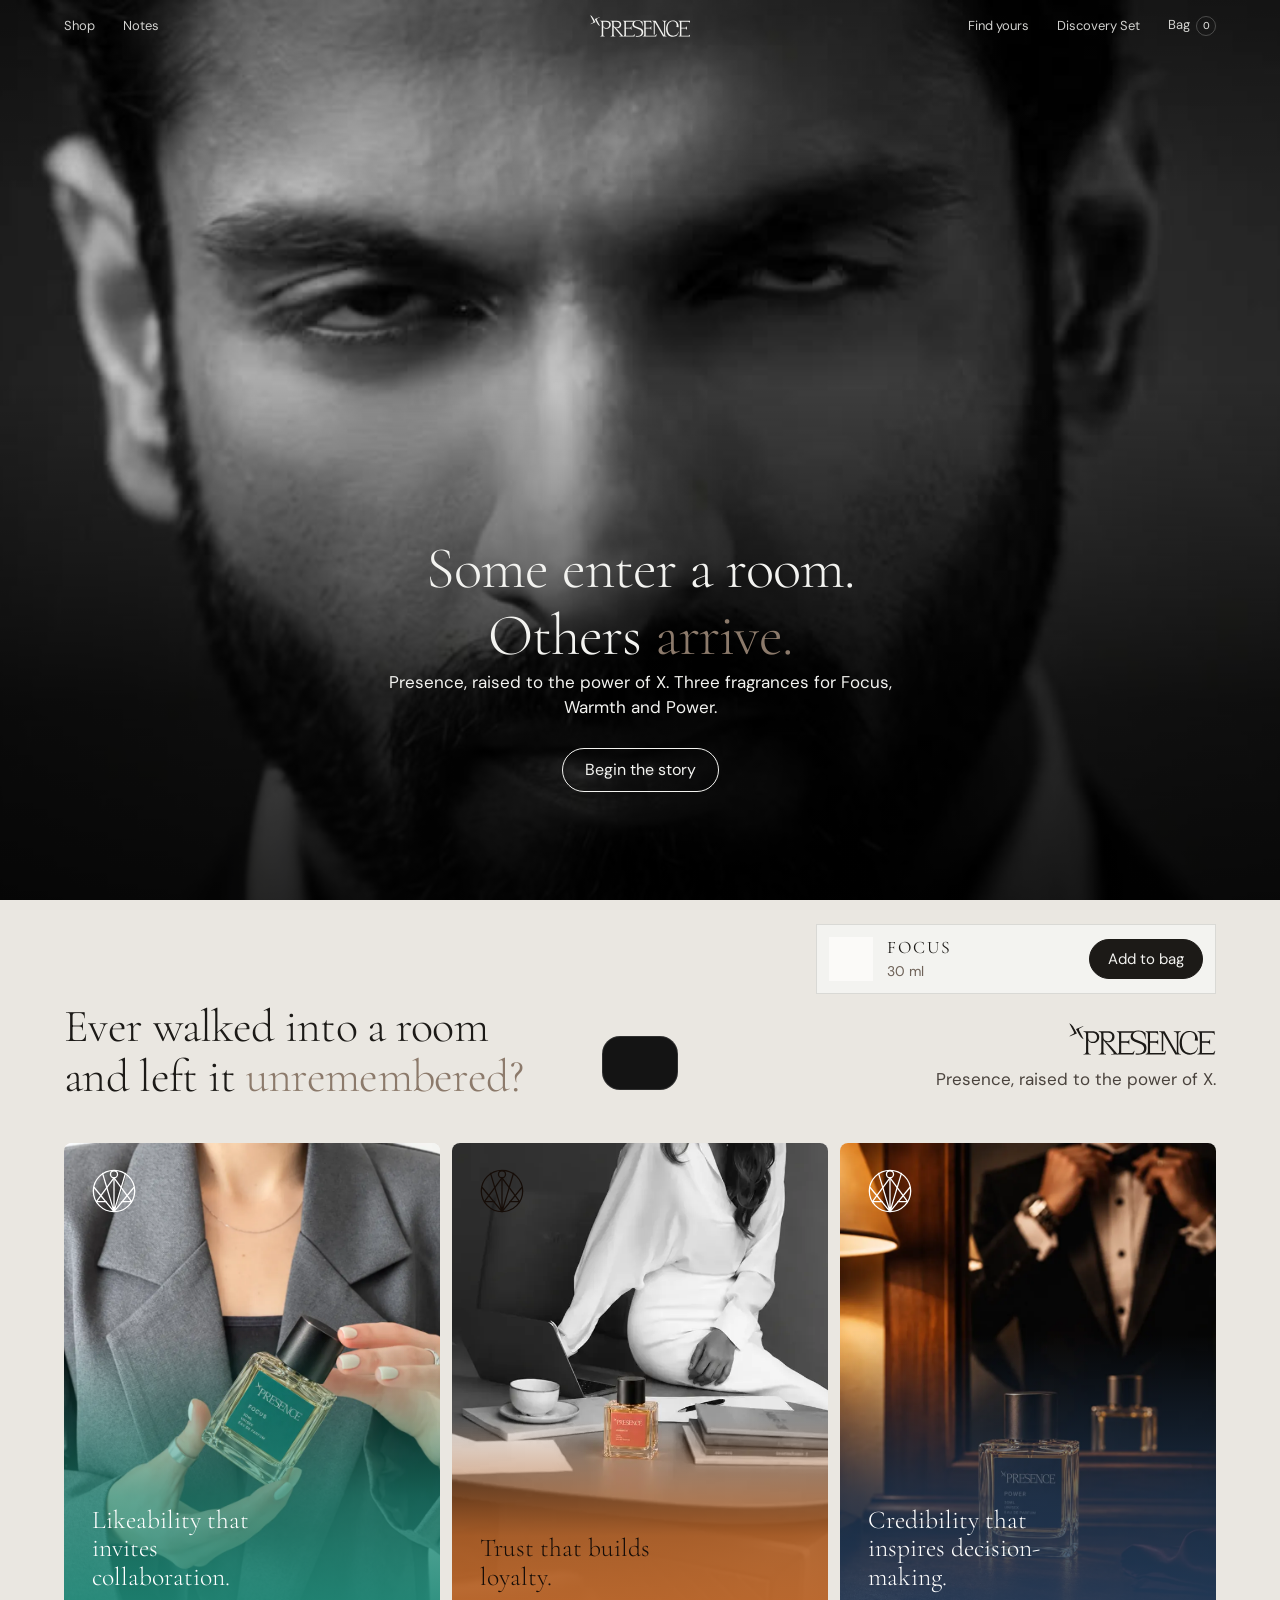
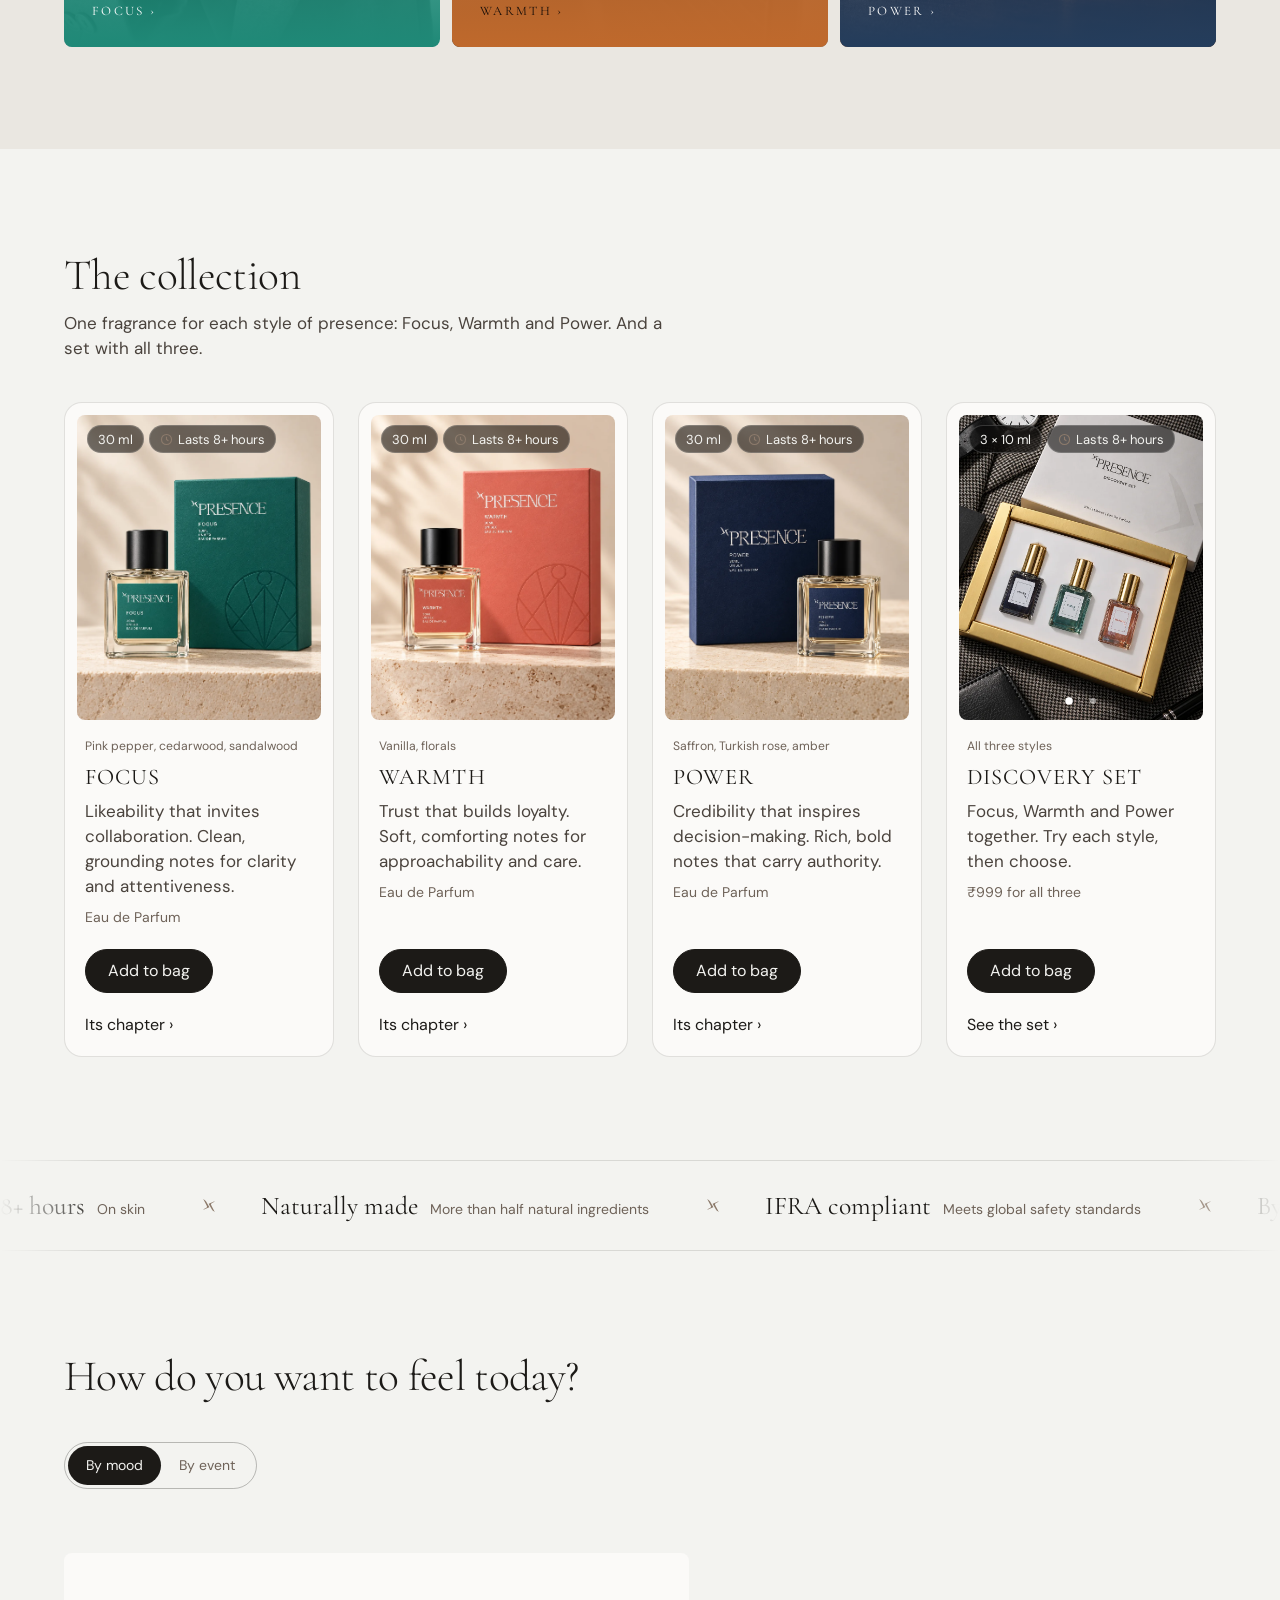
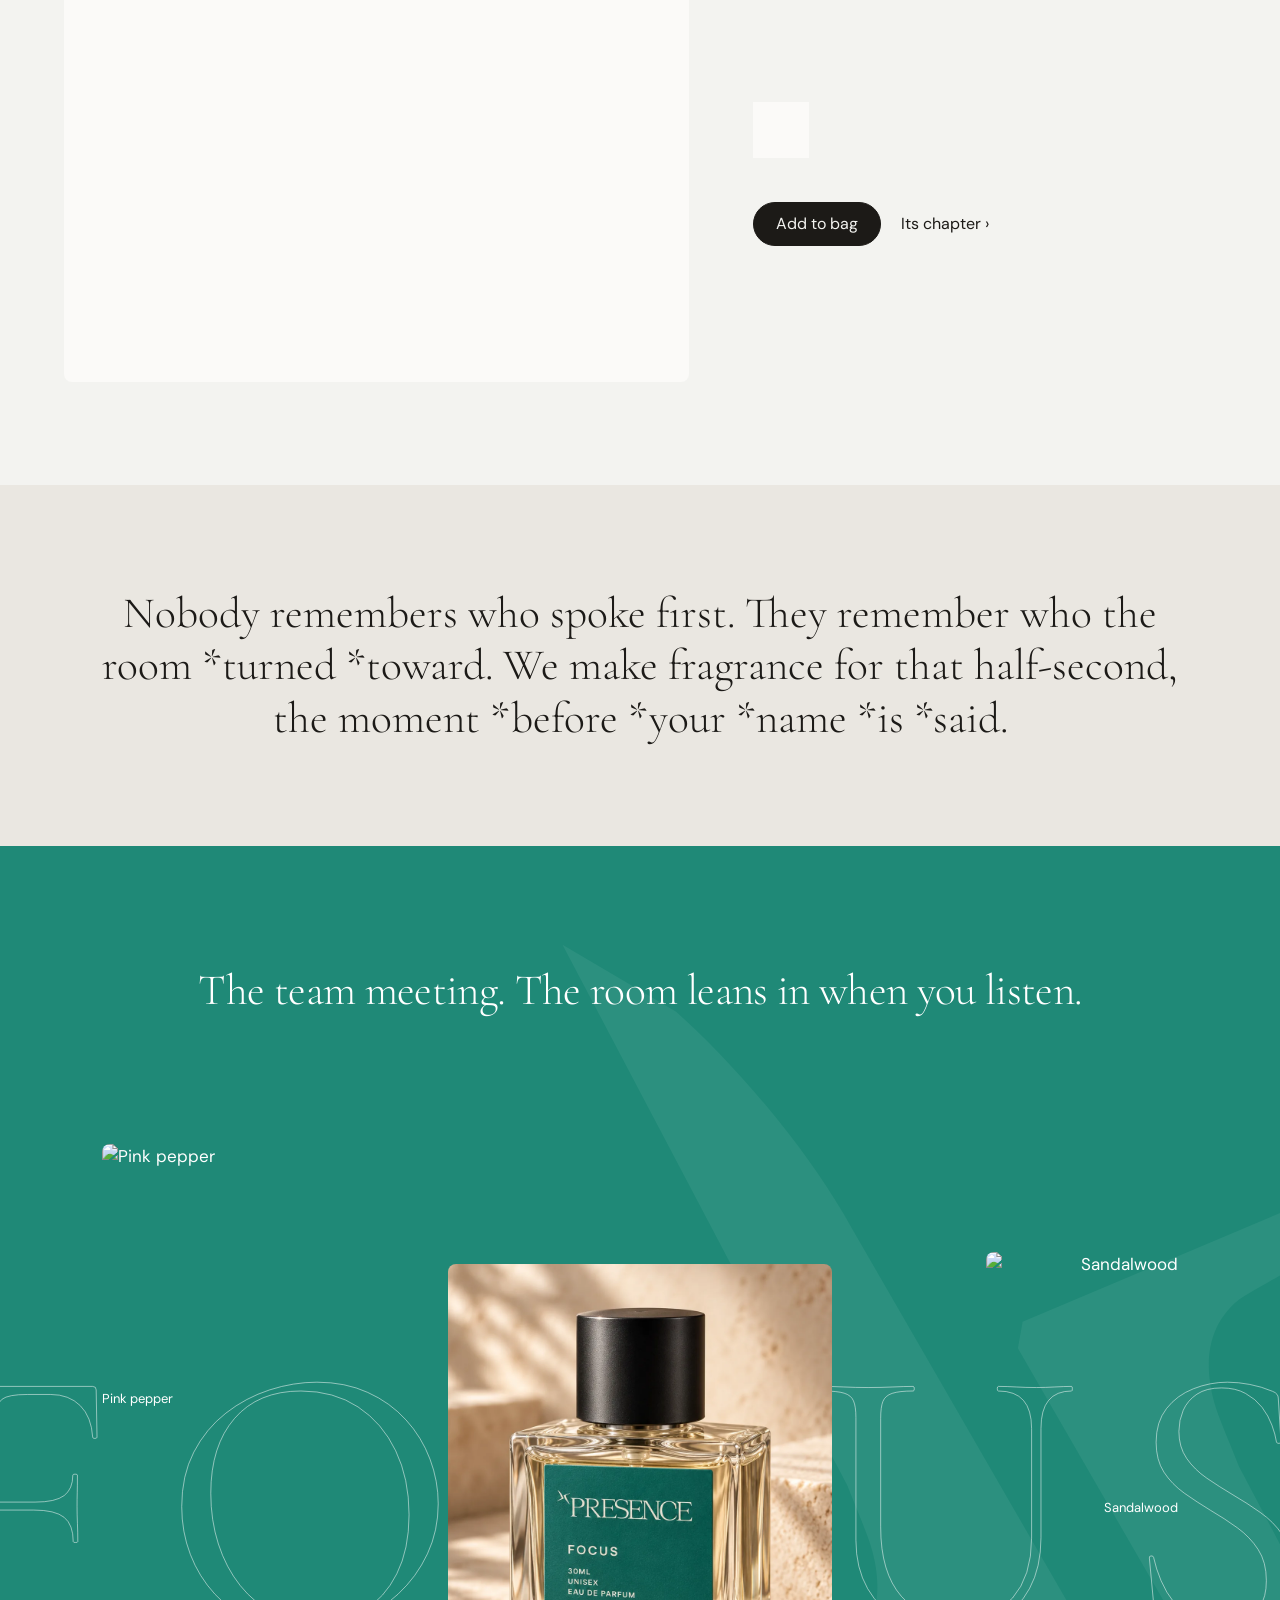
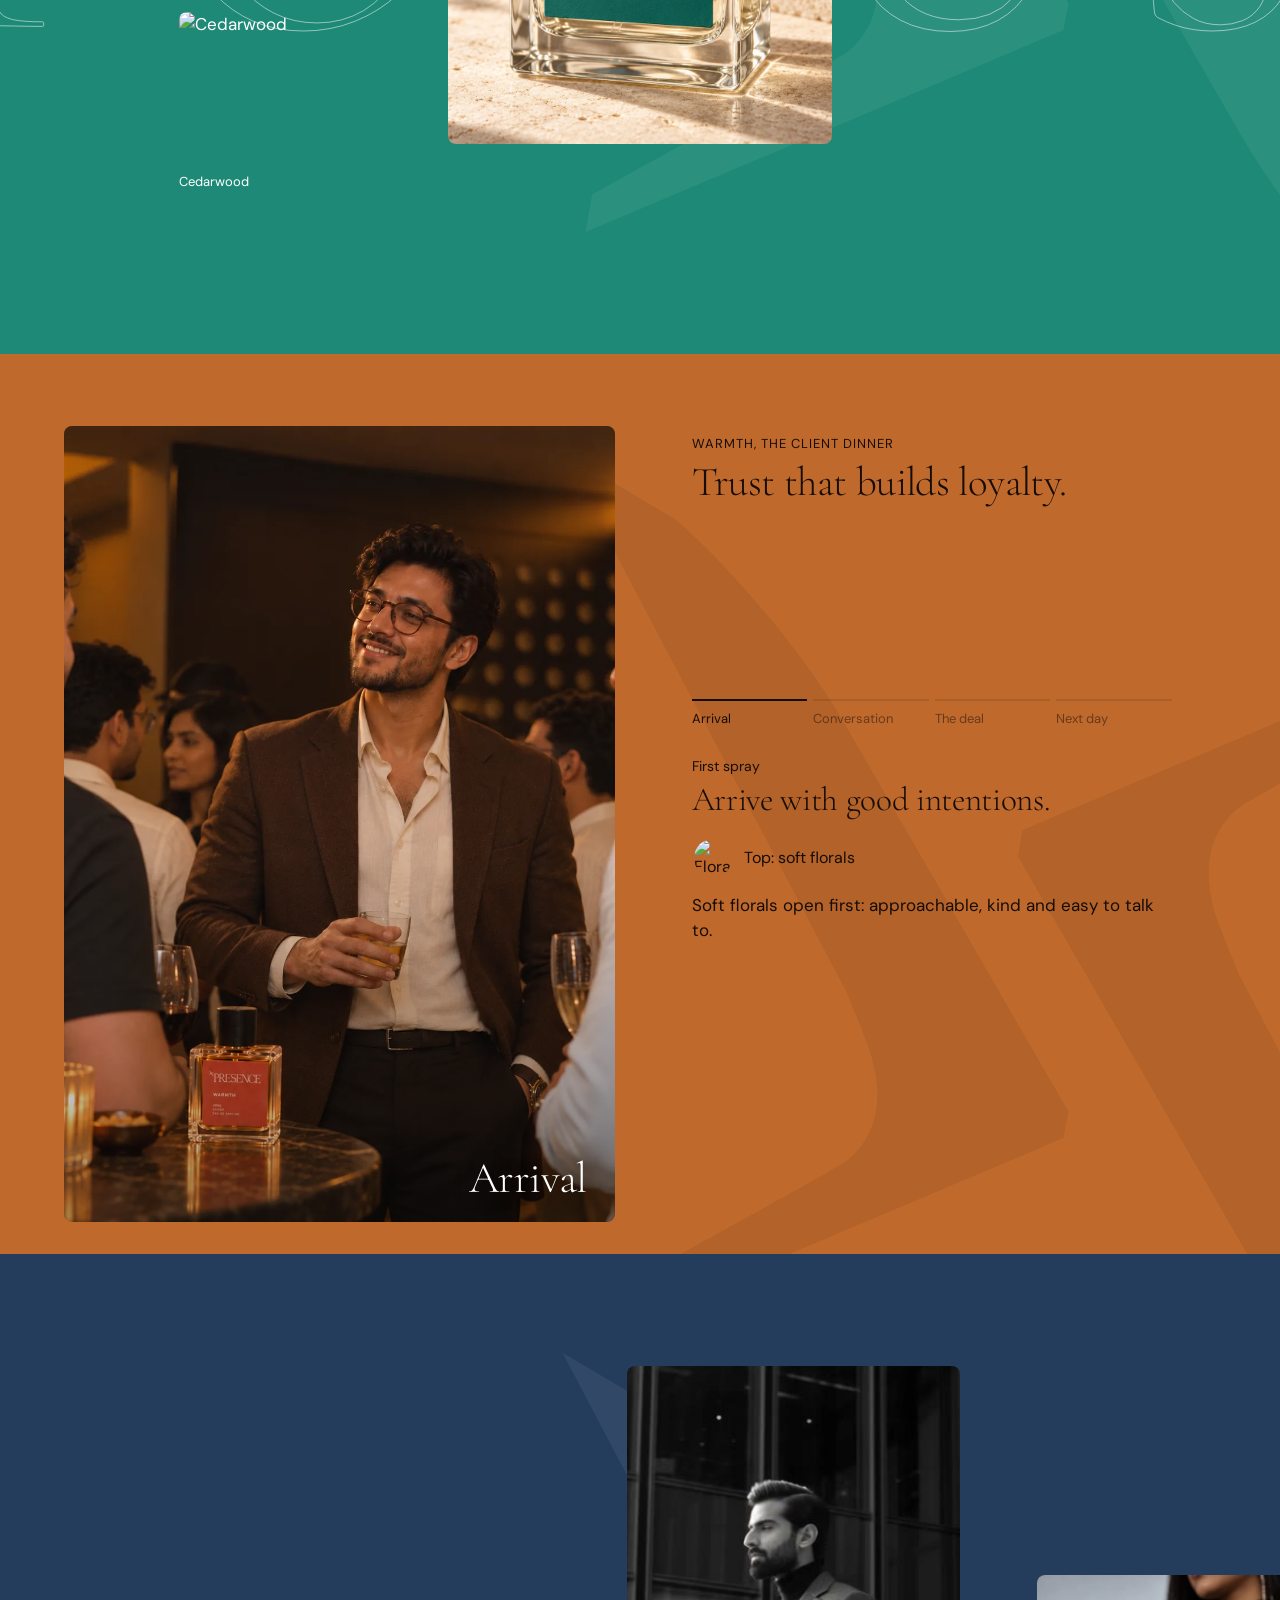
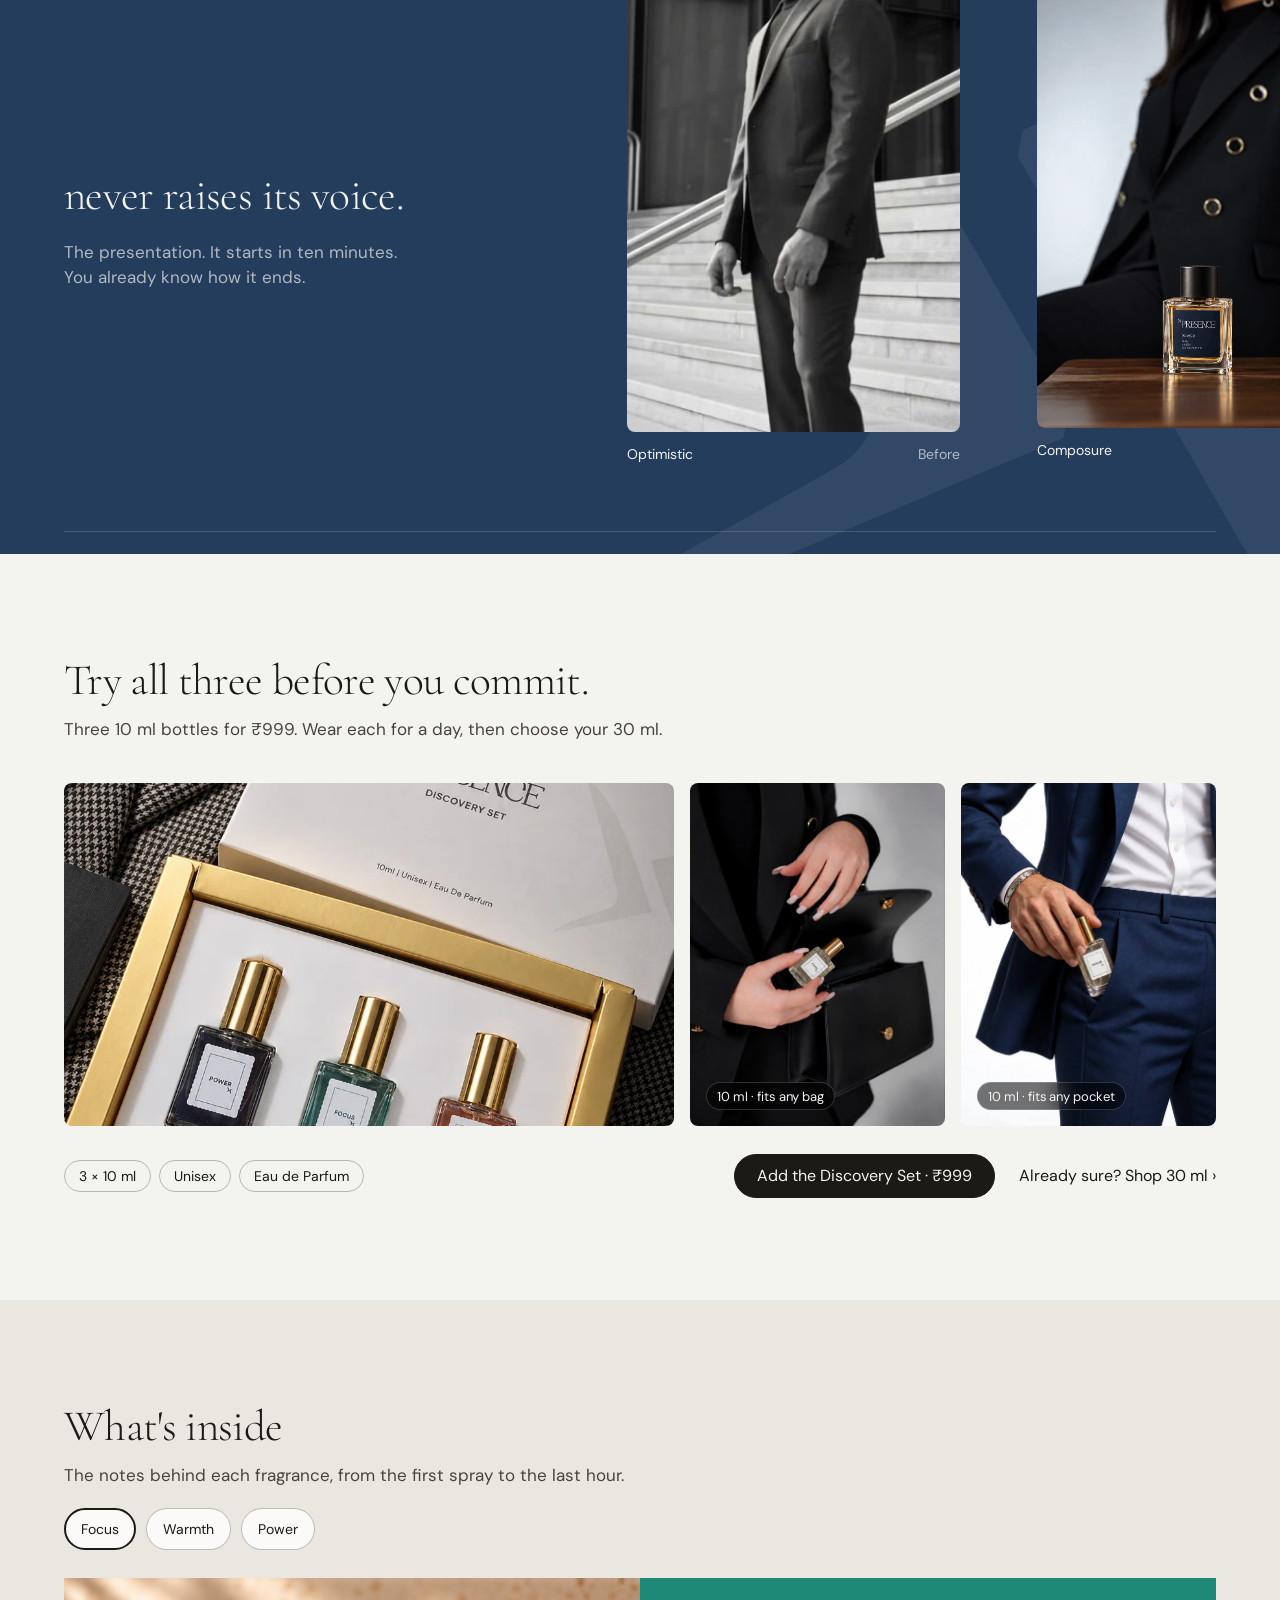
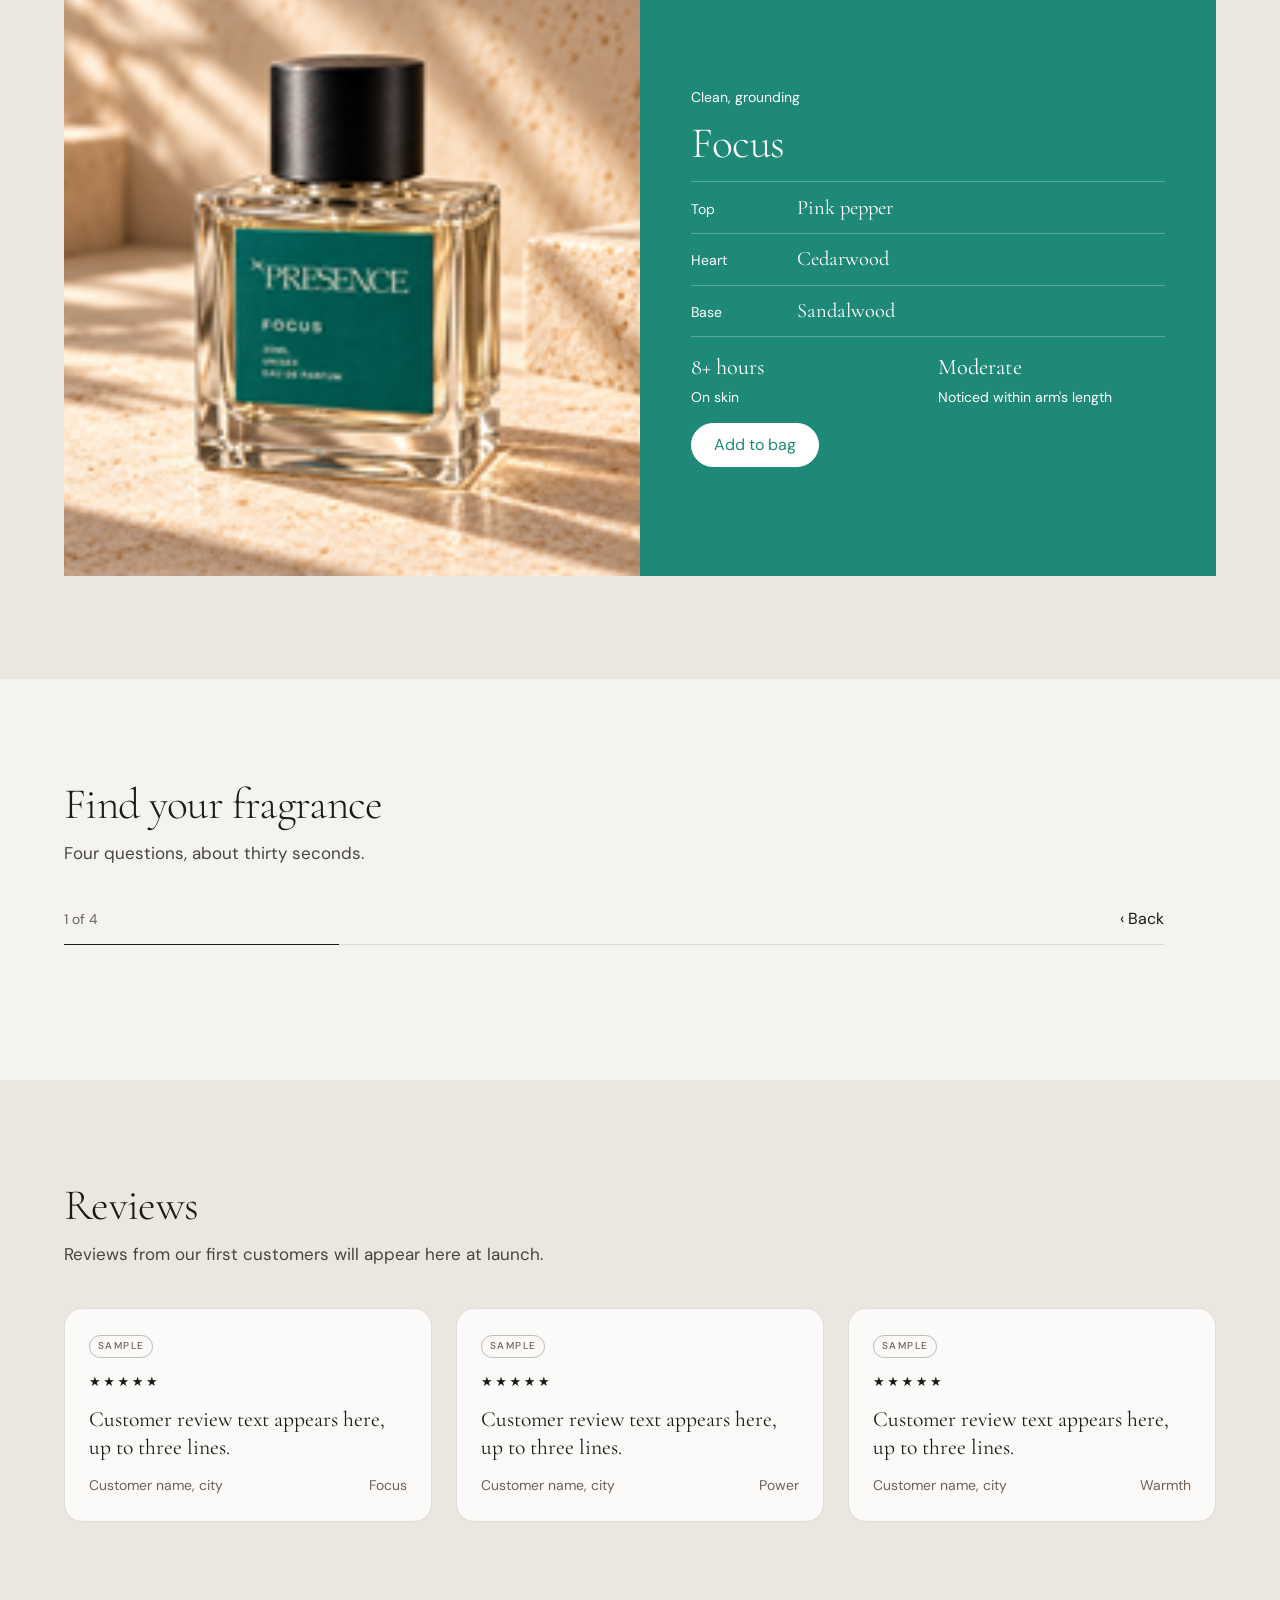
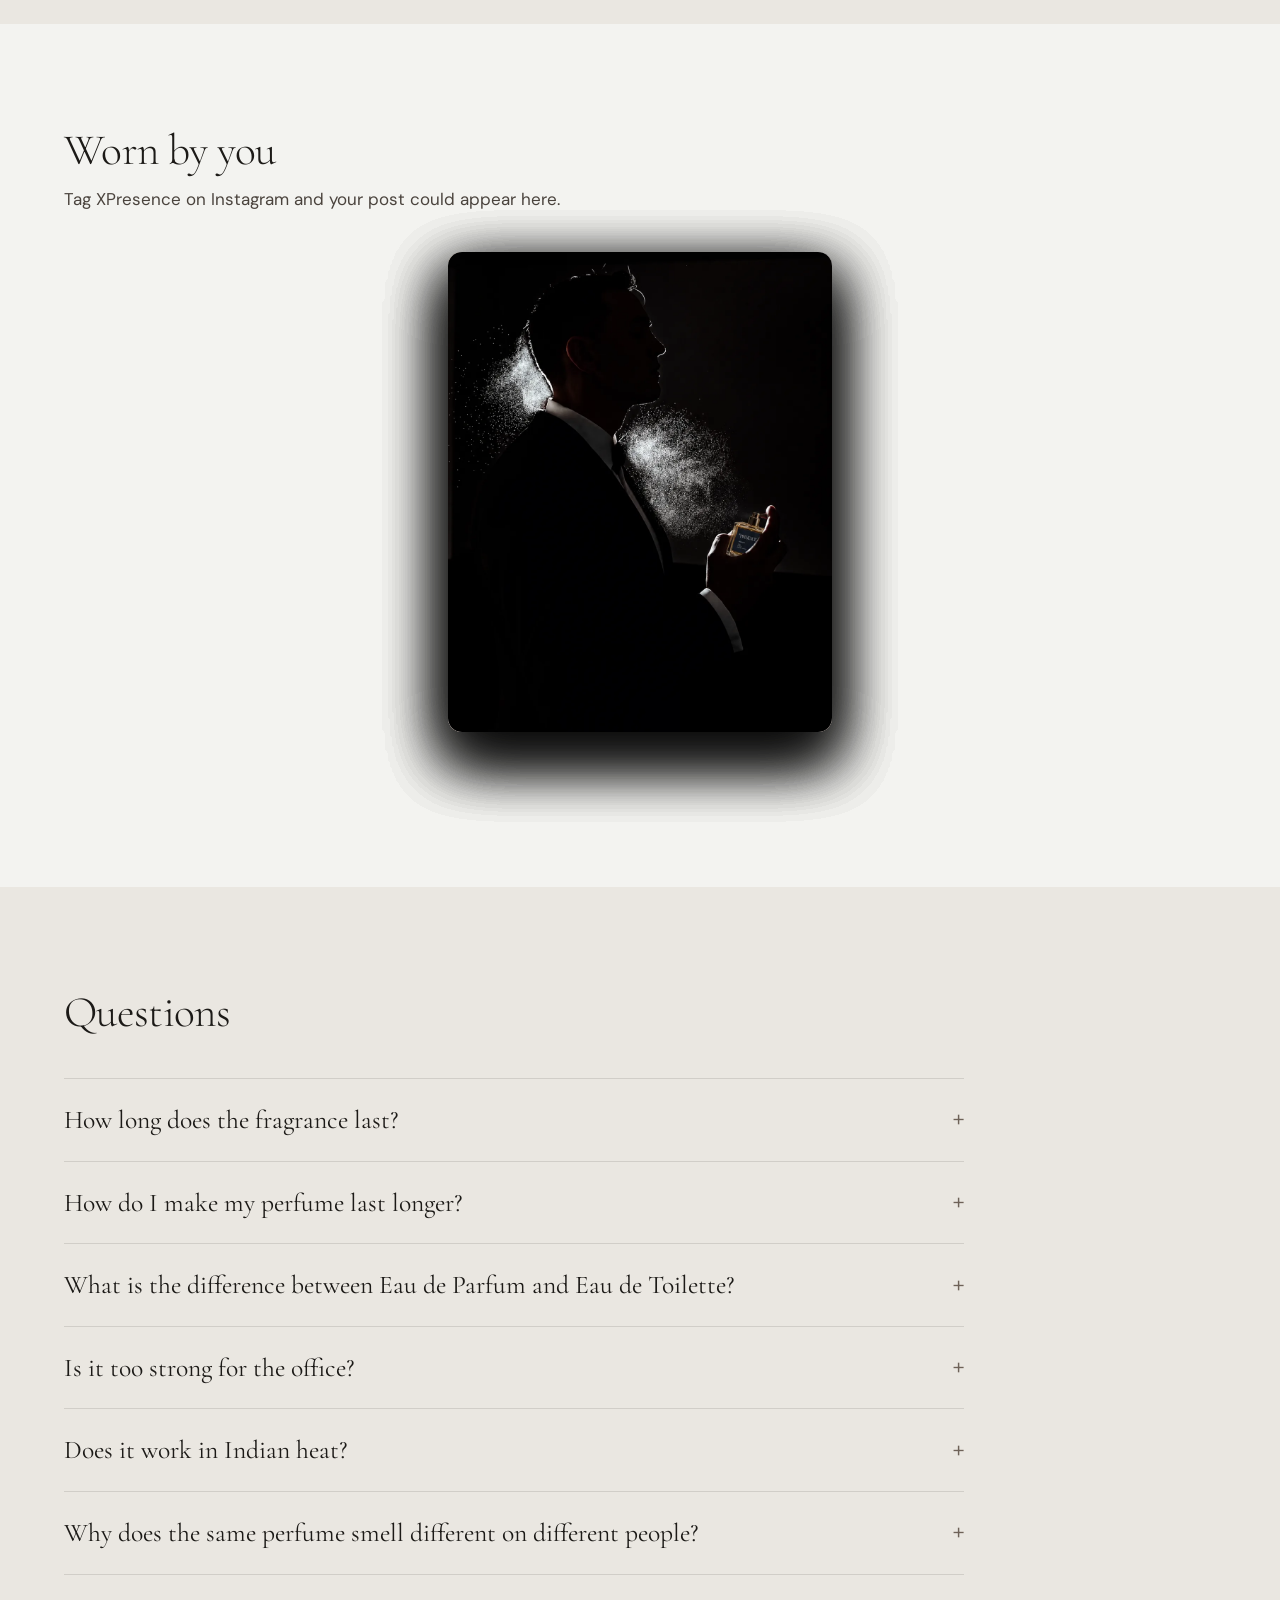
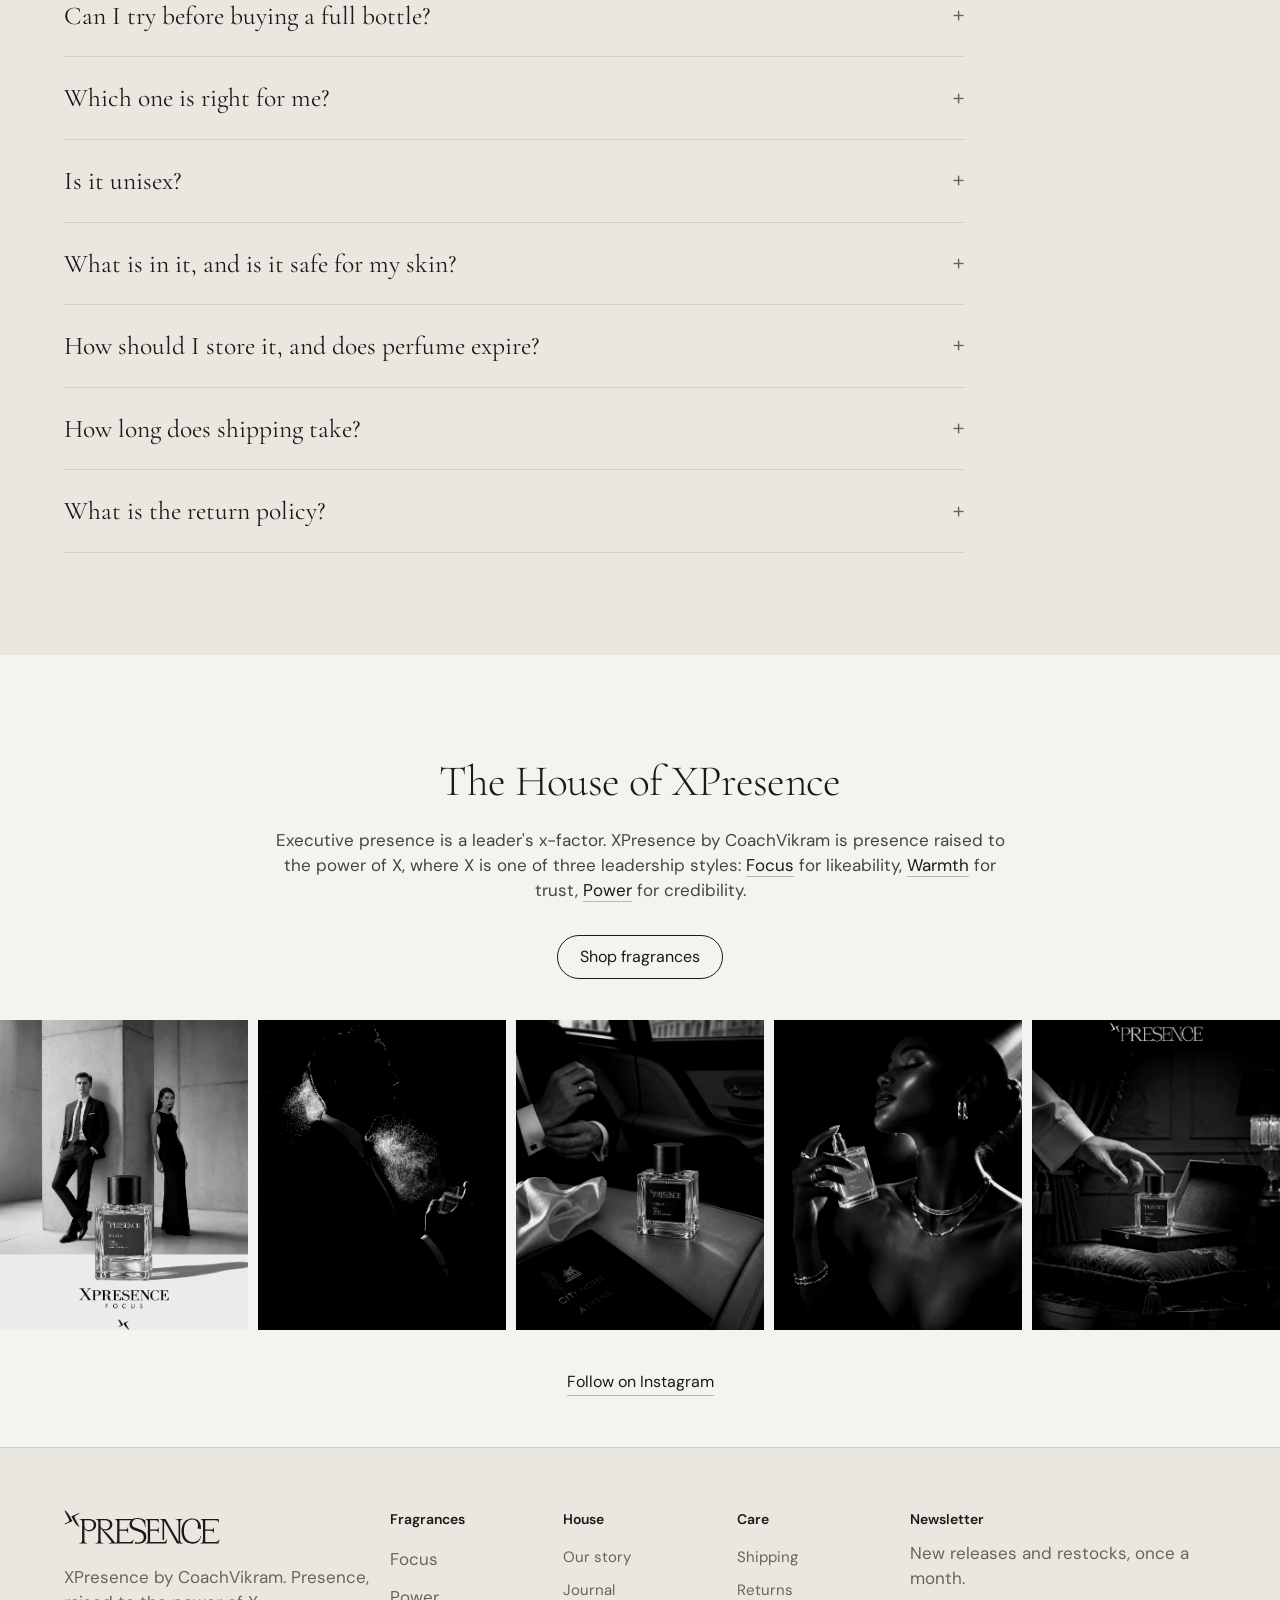
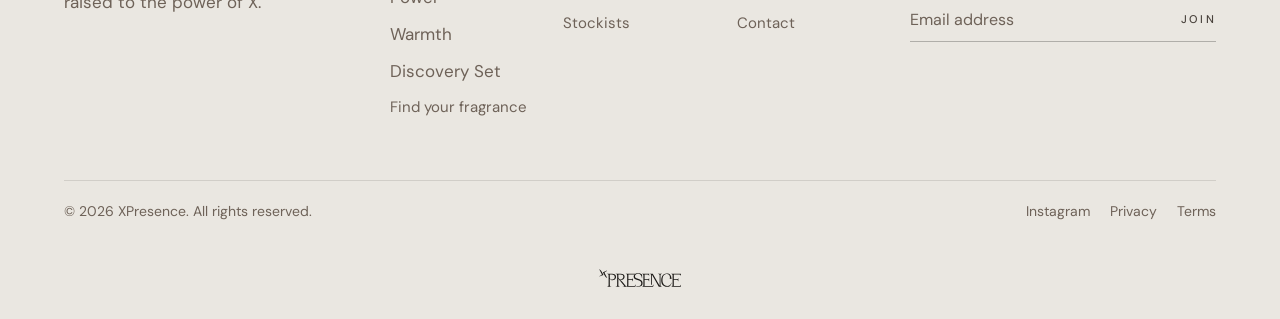
==== commit ddb84d77: "Claims strip: a distinct line for each claim; By CoachVikram replaces Cruelty-free Co-Authored-By: C" ====
--- a/index.html
+++ b/index.html
@@ -1817,10 +1817,10 @@
     <ul class="claims-row">
       <li><b>8+ hours</b><span>On skin</span></li>
       <li><b>Naturally made</b><span>More than half natural ingredients</span></li>
-      <li><b>IFRA compliant</b><span>Every fragrance</span></li>
-      <li><b>Cruelty-free</b><span>Every fragrance</span></li>
-      <li><b>Vegan</b><span>Every fragrance</span></li>
-      <li><b>Made in India</b><span>Every fragrance</span></li>
+      <li><b>IFRA compliant</b><span>Meets global safety standards</span></li>
+      <li><b>By CoachVikram</b><span>Executive presence, bottled</span></li>
+      <li><b>Vegan</b><span>No animal ingredients</span></li>
+      <li><b>Made in India</b><span>Indian and Western notes</span></li>
     </ul>
     </div></div>
   </section>
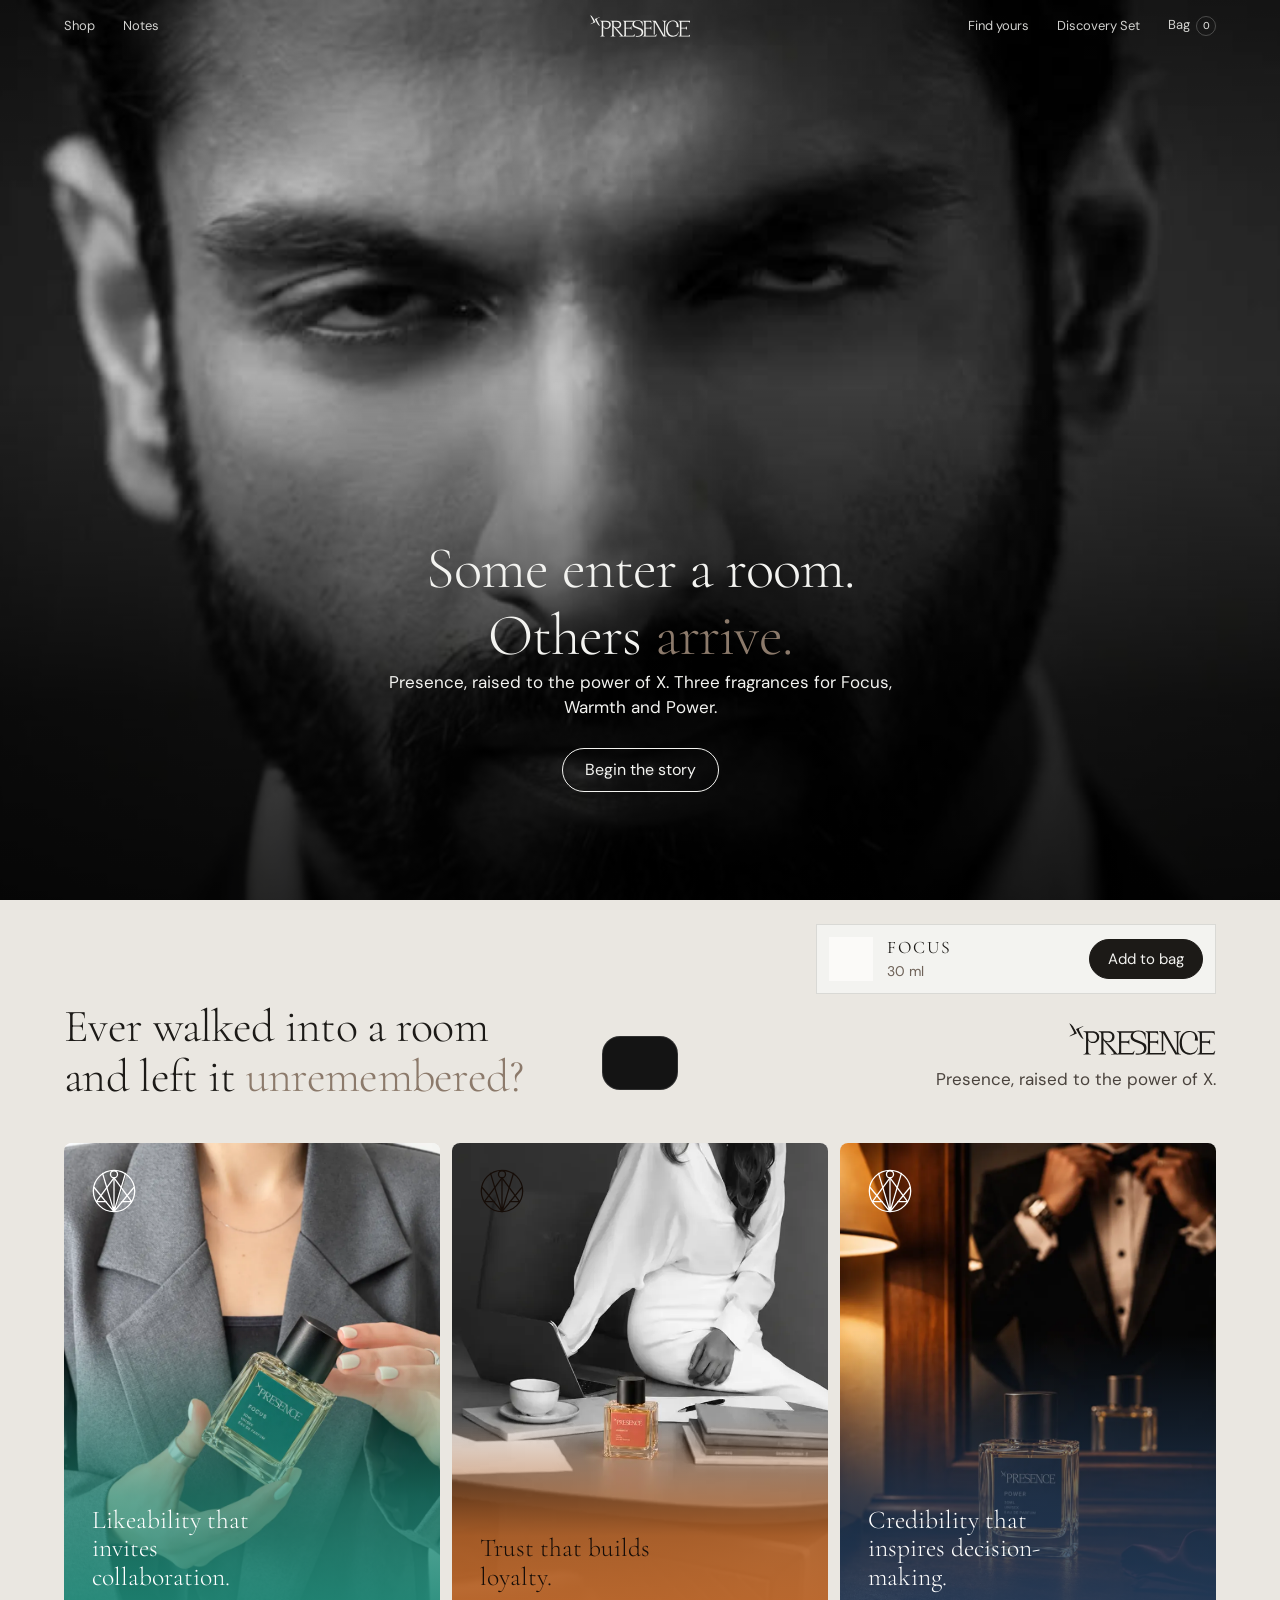
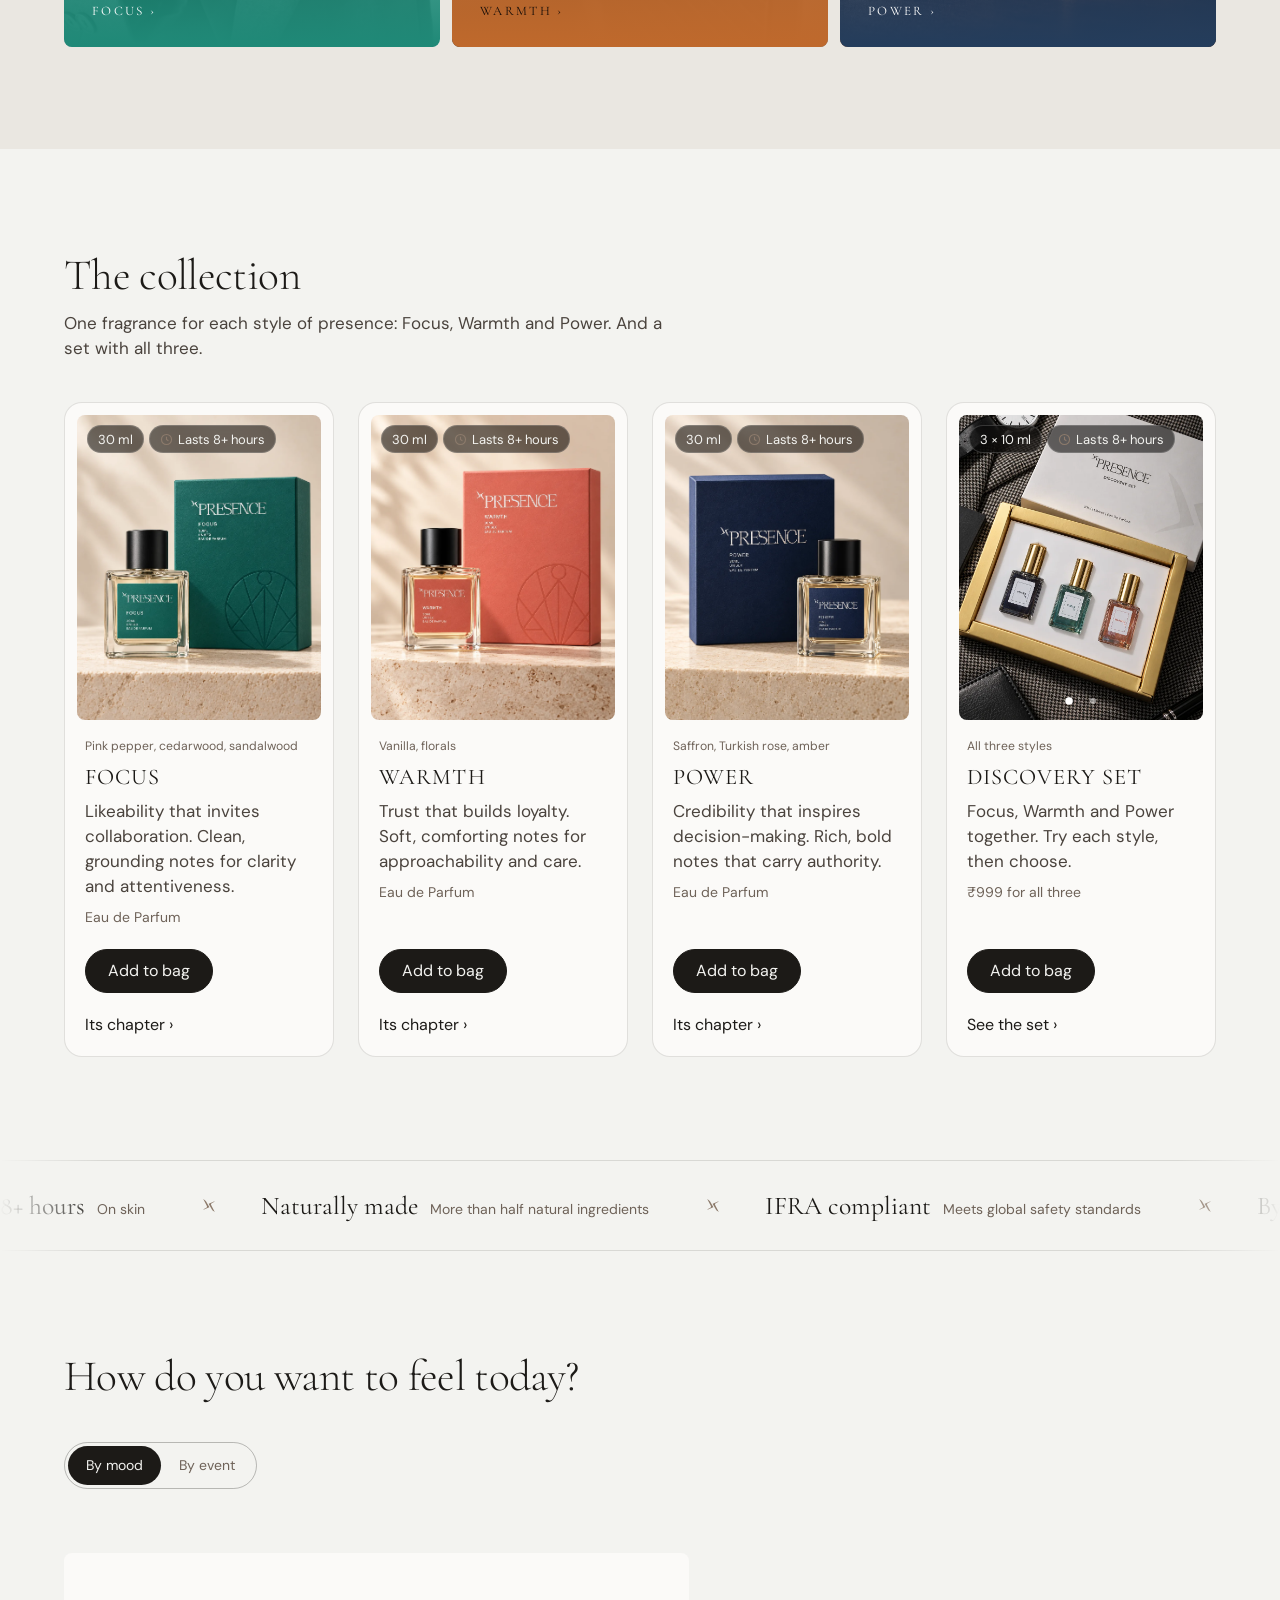
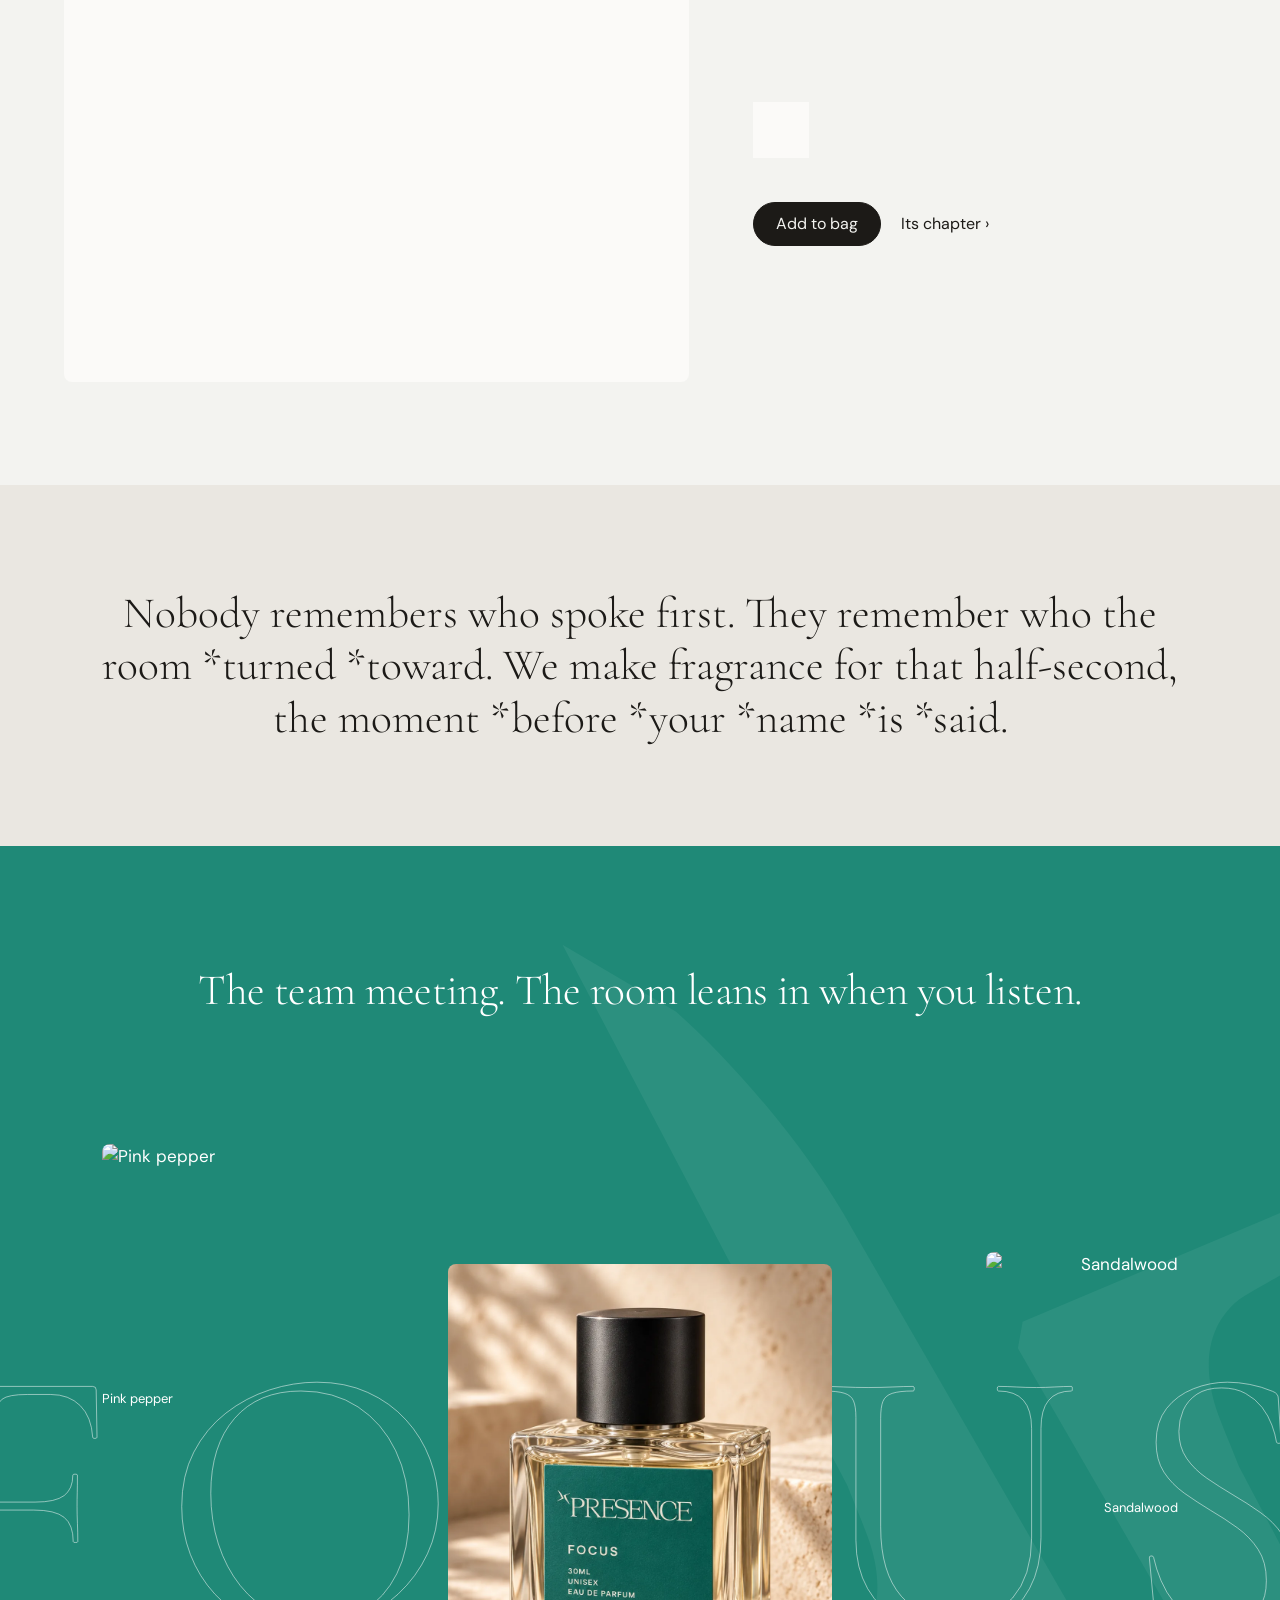
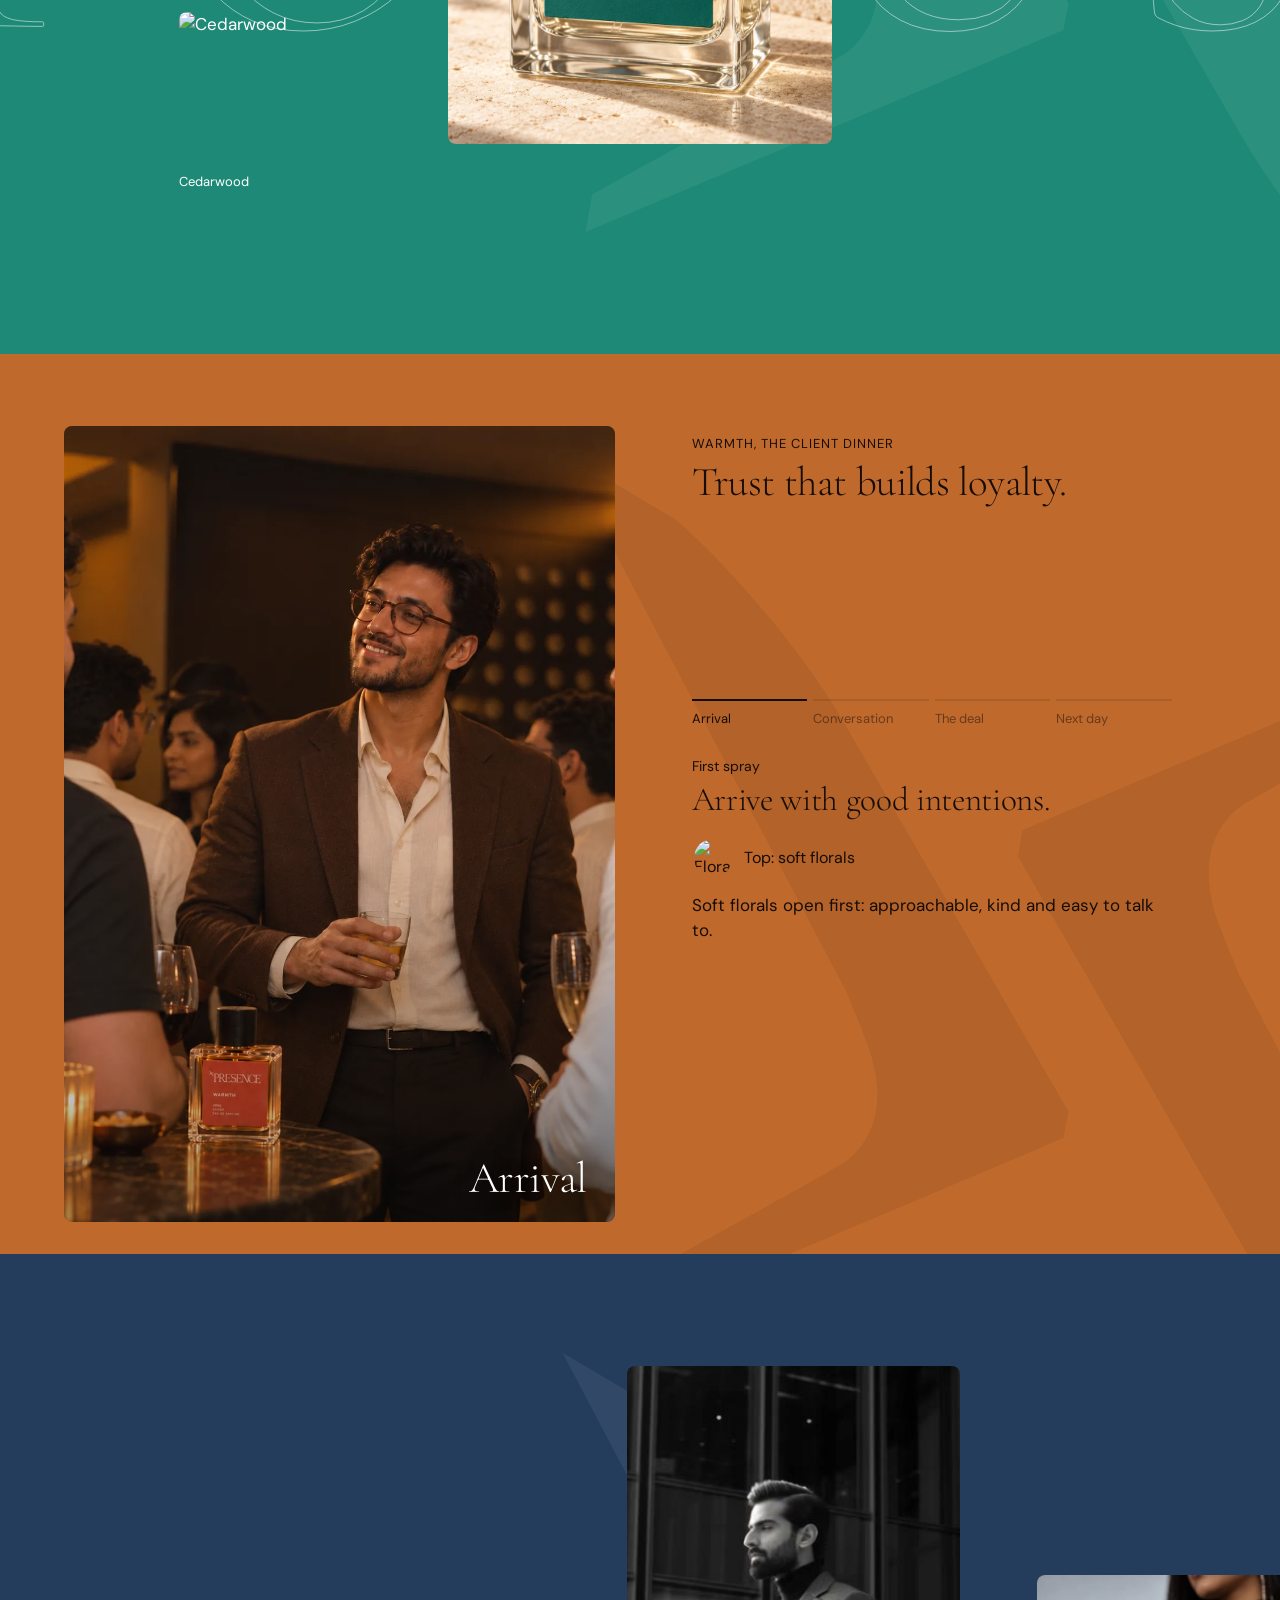
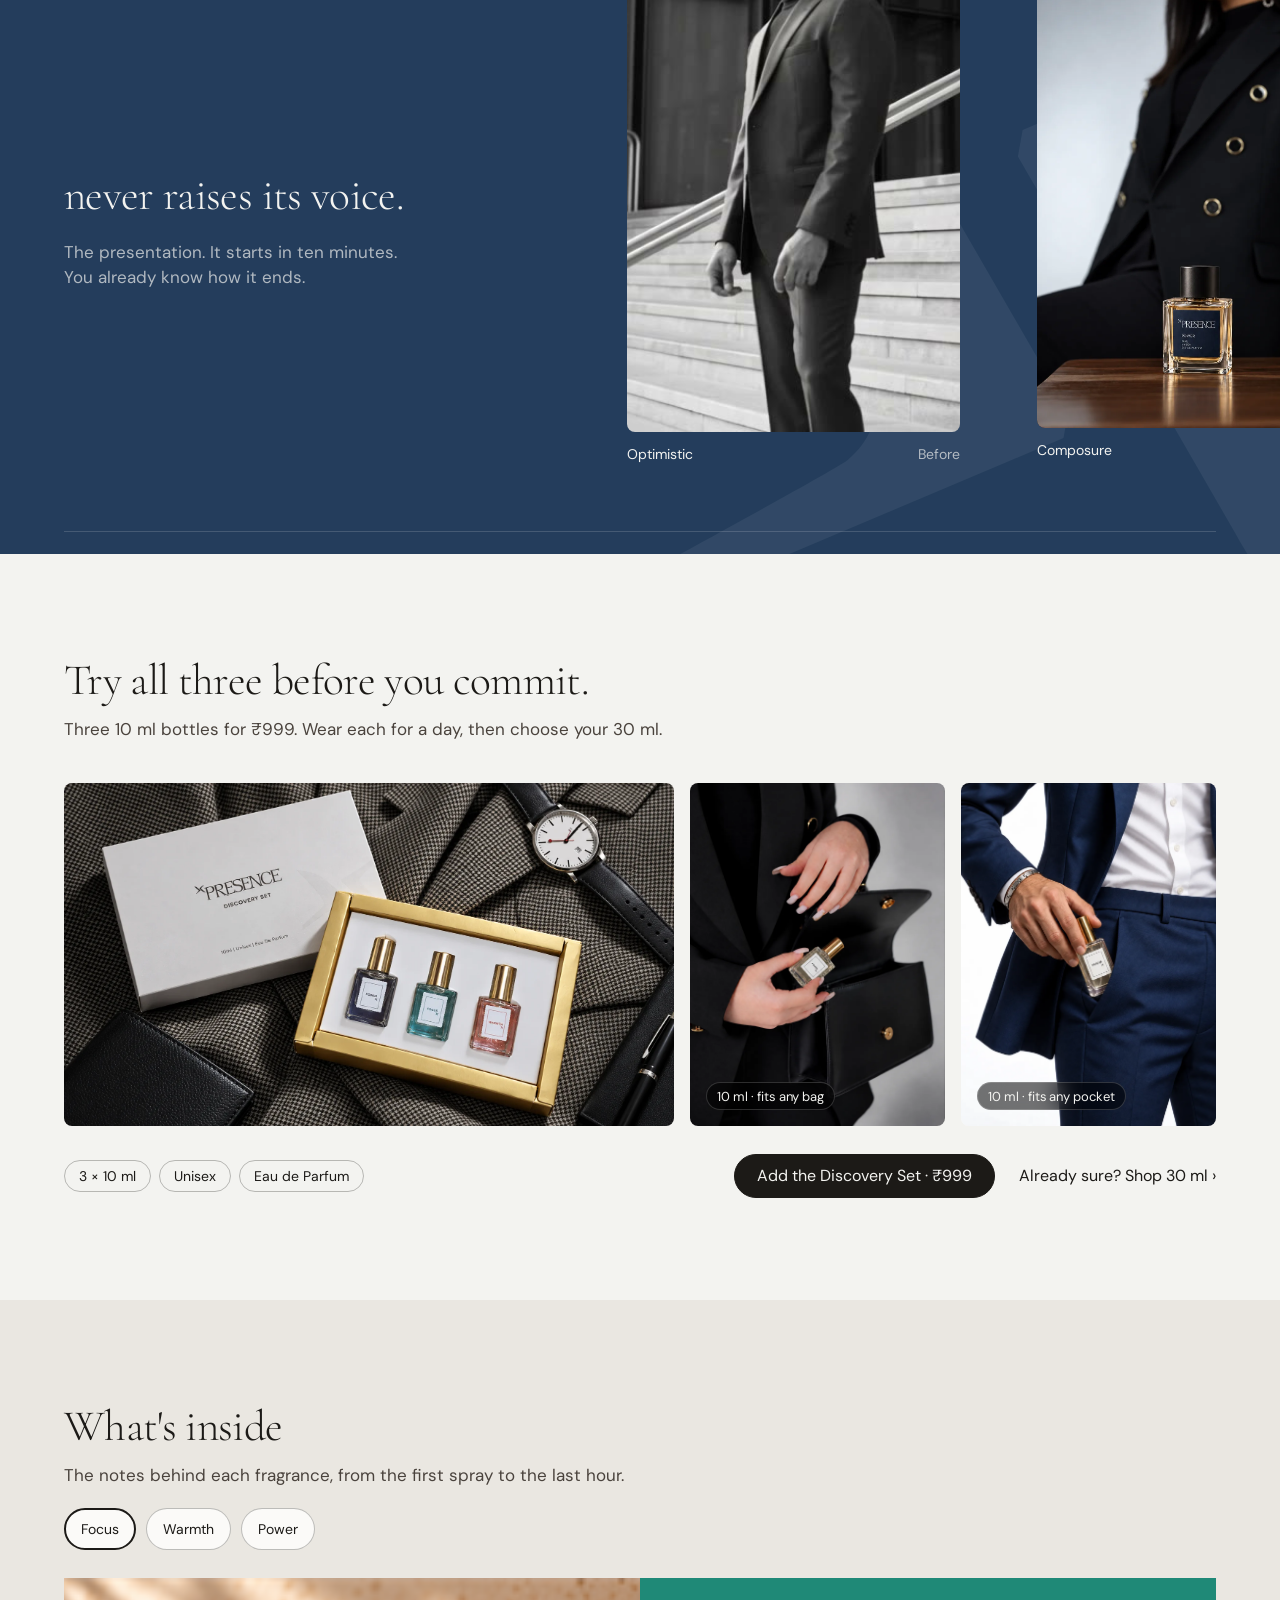
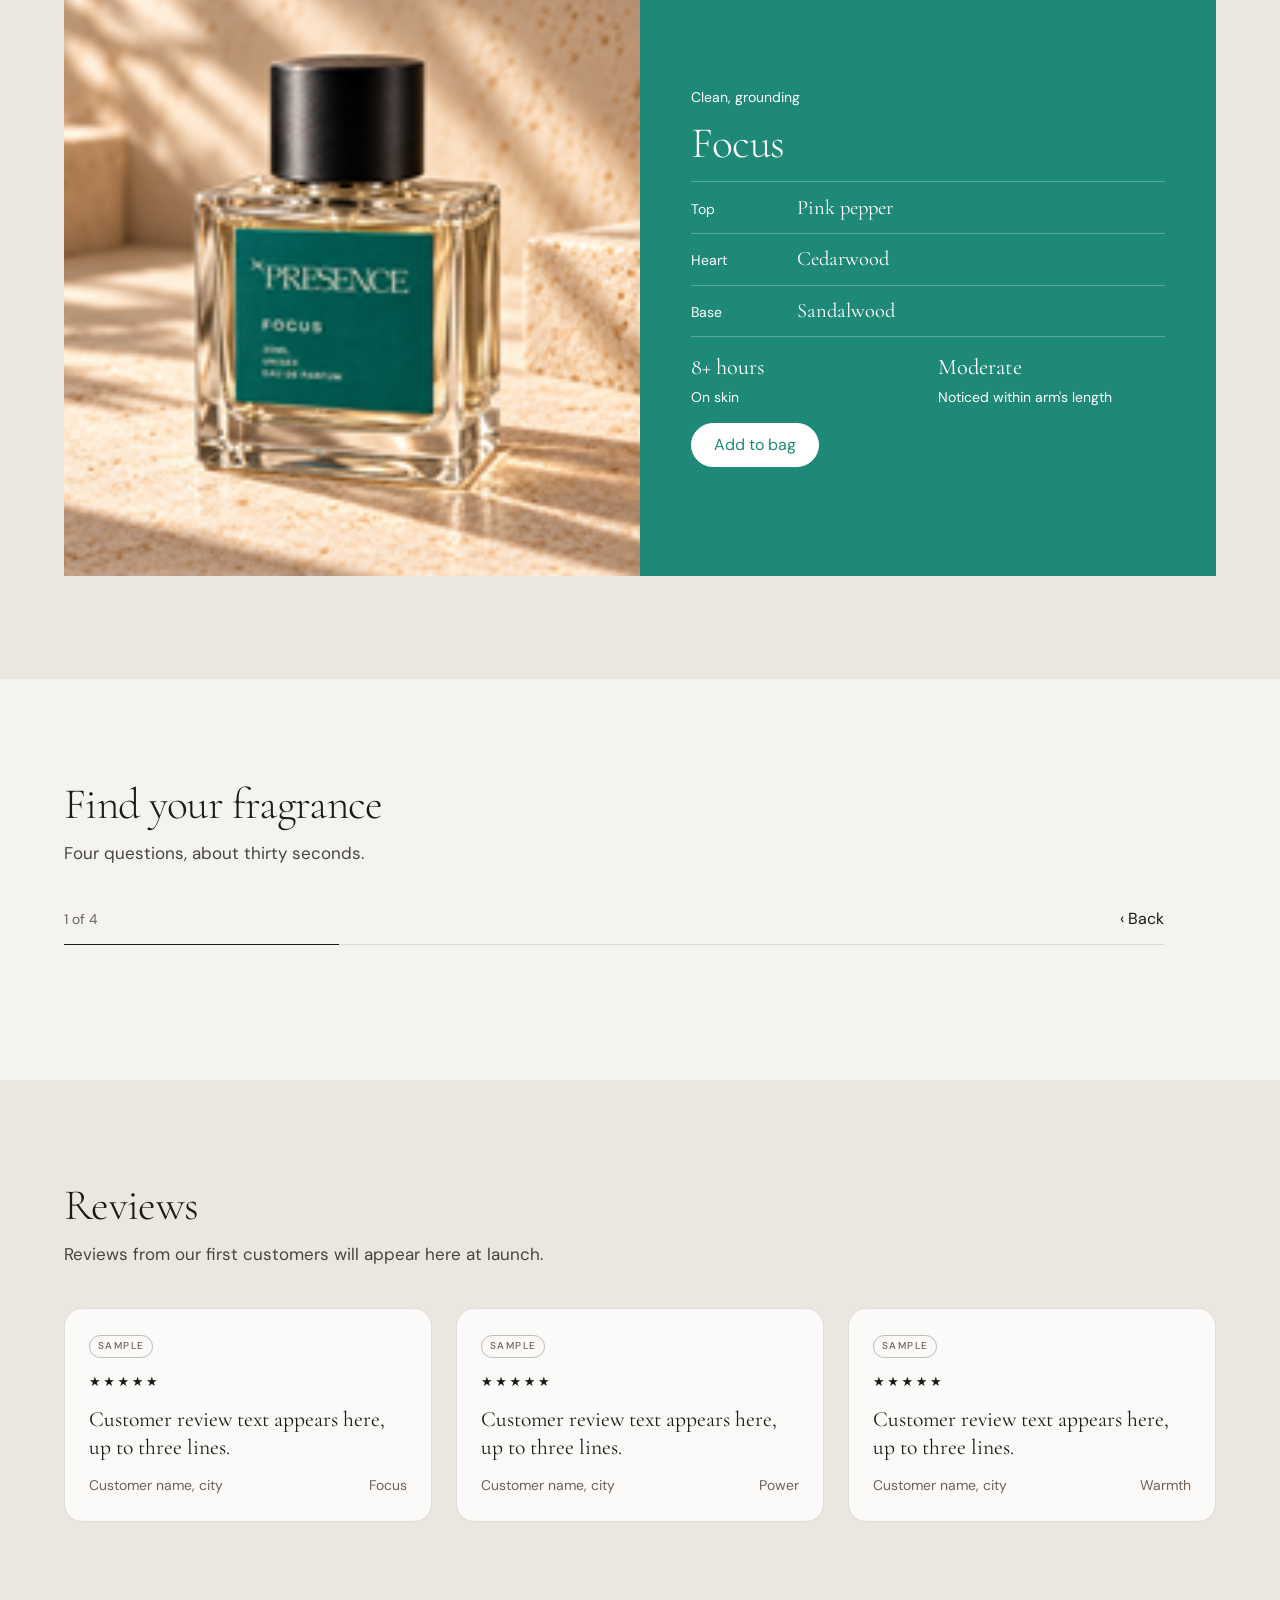
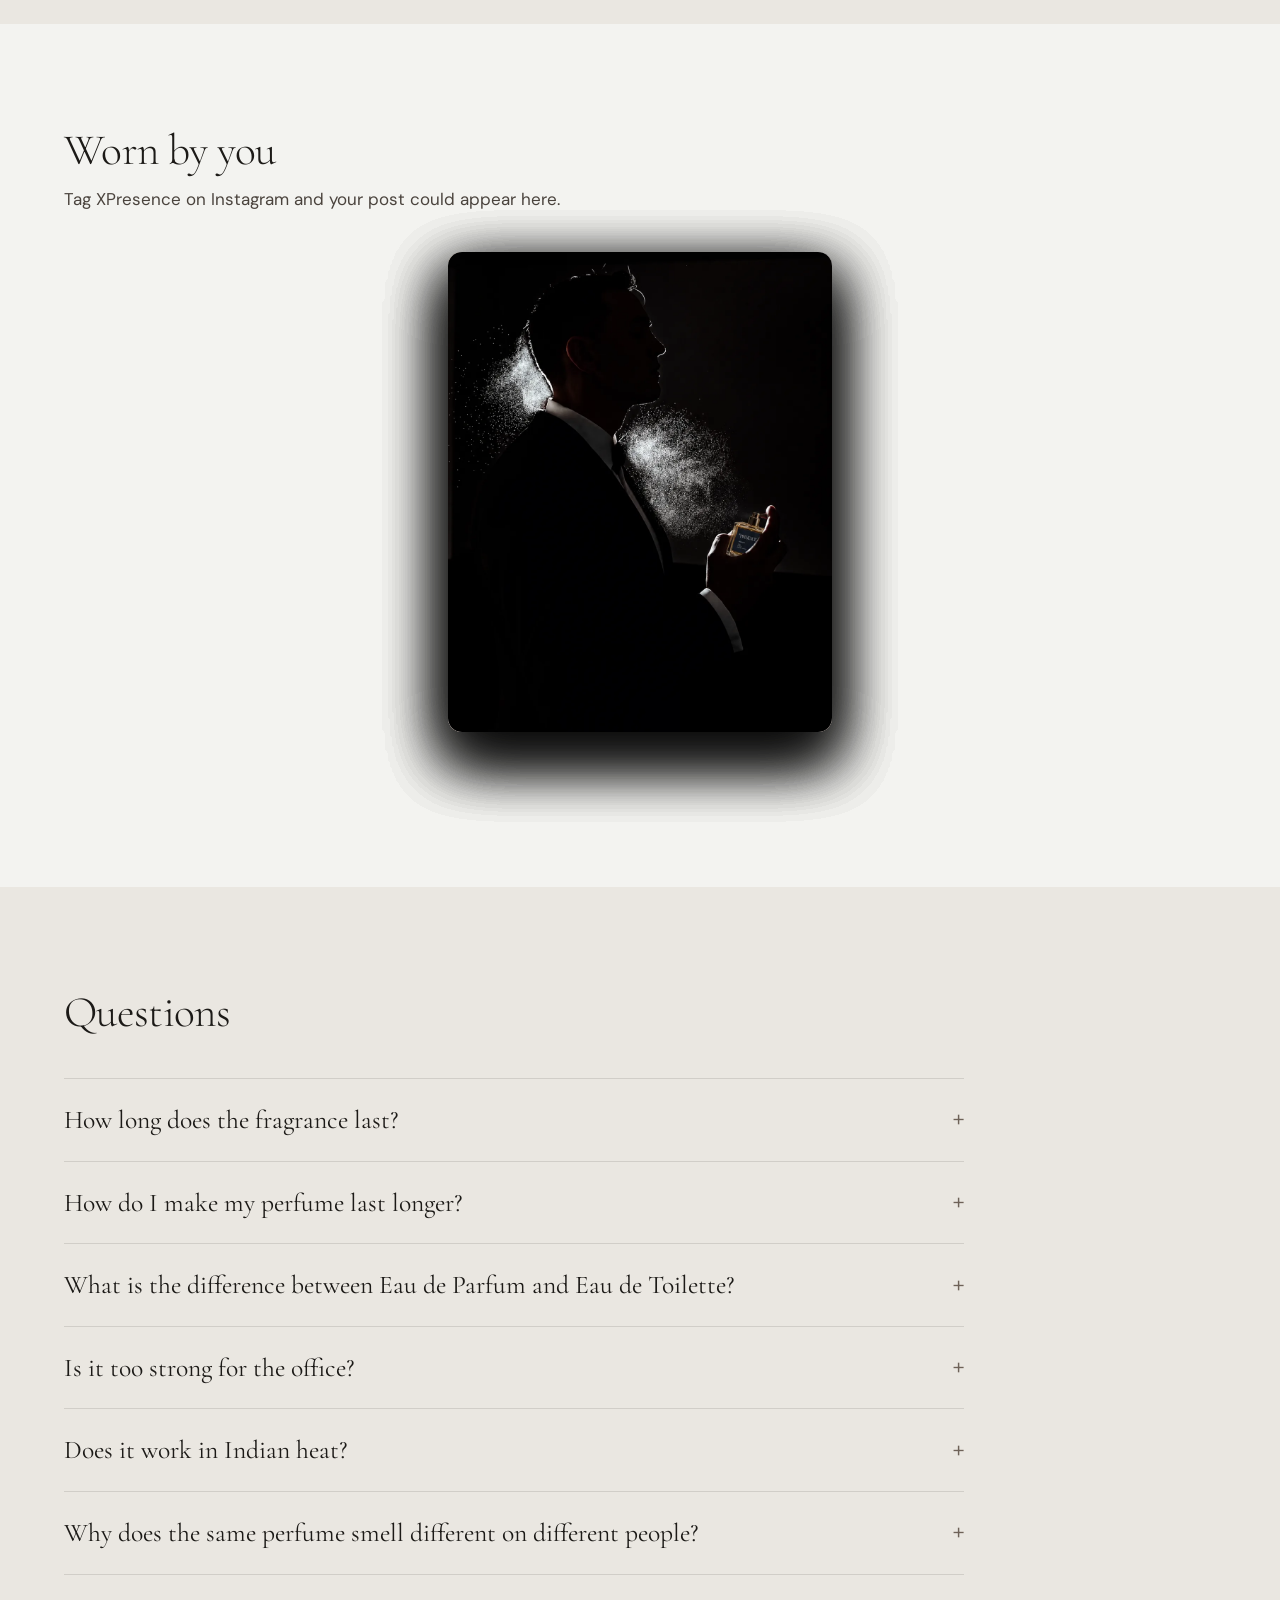
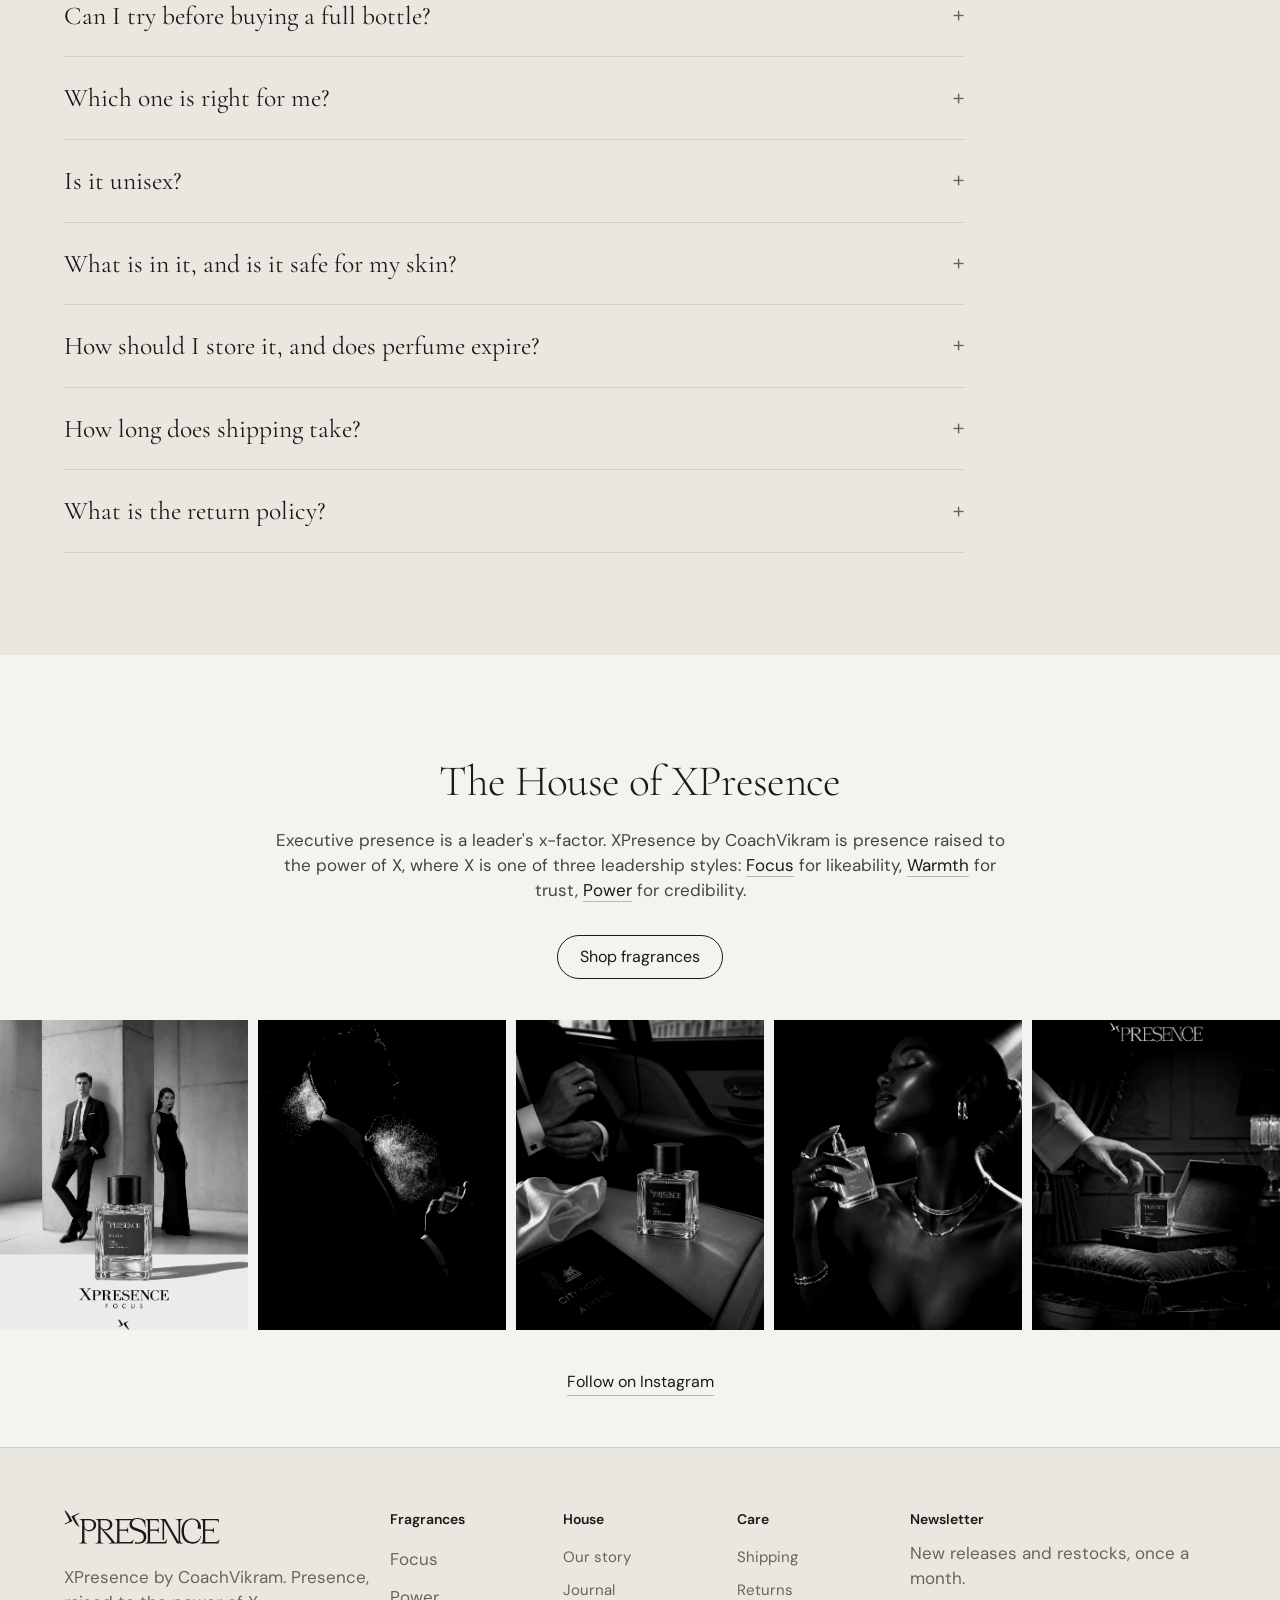
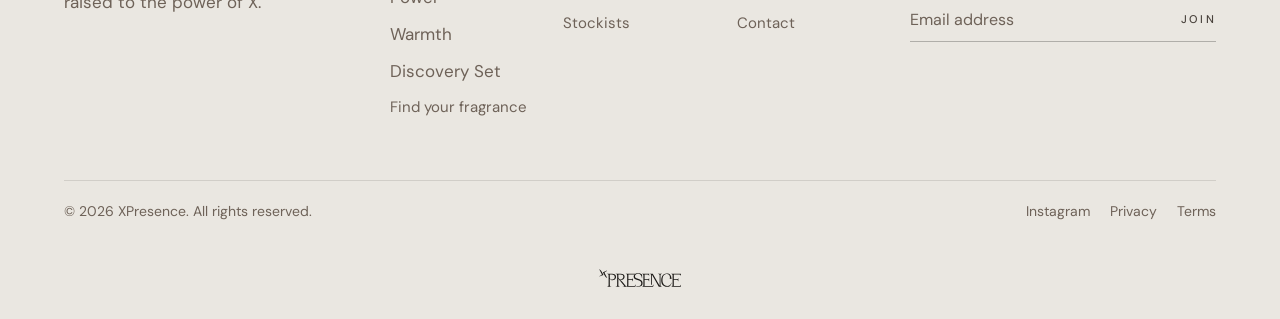
==== commit 0ca7914c: "Finder Investor meet: new images with Power on the table Co-Authored-By: Claude Opus 5.5 <noreply@an" ====
--- a/index.html
+++ b/index.html
@@ -2746,7 +2746,7 @@
       moment: [
         { k: 'workday', t: 'Team meeting',    p: 'focus',  img: 'assets/finder-team-meeting.webp', imgM: 'assets/finder-team-meeting-mobile.webp',      alt: 'Four colleagues around a laptop in a meeting, Focus on the table', why: 'Likeability that invites collaboration, for the meeting where you want everyone on your side.' },
         { k: 'networking', t: 'Client dinner', p: 'warmth', img: 'assets/finder-event-networking.webp', alt: 'A woman laughing with colleagues over drinks, Warmth on the table', why: 'Approachable from across the room. Soft florals open first, so people find it easy to start talking.' },
-        { k: 'investor',  t: 'Investor meet', p: 'power',  img: 'assets/finder-investor-meet.webp', imgM: 'assets/finder-investor-meet-mobile.webp',    alt: 'A founder presenting an investor overview to his team', why: 'Credibility before you say a word. Saffron and Turkish rose for the room that decides whether to back you.' },
+        { k: 'investor',  t: 'Investor meet', p: 'power',  img: 'assets/finder-investor-meet.webp', imgM: 'assets/finder-investor-meet-mobile.webp',    alt: 'A founder presenting an investor overview, Power on the table', why: 'Credibility before you say a word. Saffron and Turkish rose for the room that decides whether to back you.' },
         { k: 'boss',      t: 'Meeting your boss', p: 'power', img: 'assets/finder-event-boss.webp',   alt: 'Power on a dresser, a man in a tuxedo fixing his bow tie in the mirror behind it', why: 'Self-advocacy, said calmly. Saffron and amber for the one-to-one where you ask for what you have earned.' }
       ]
     };
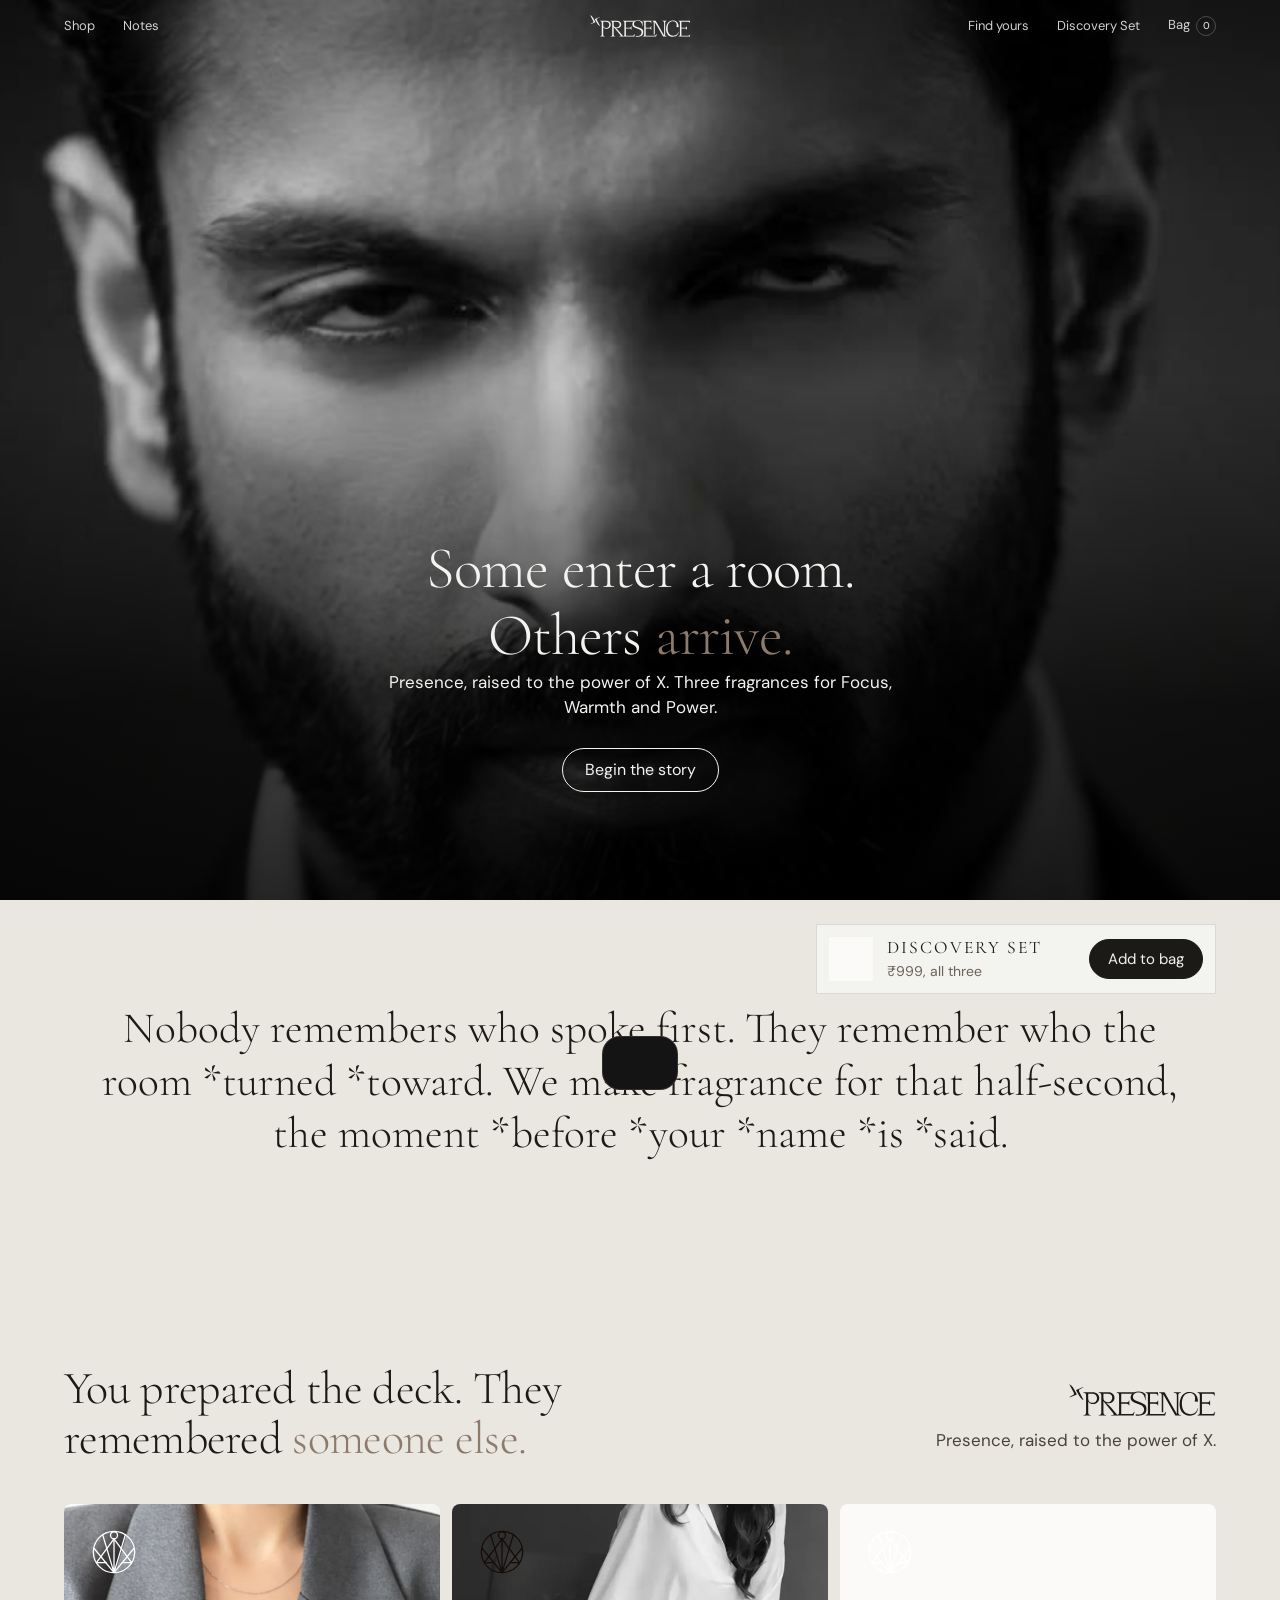
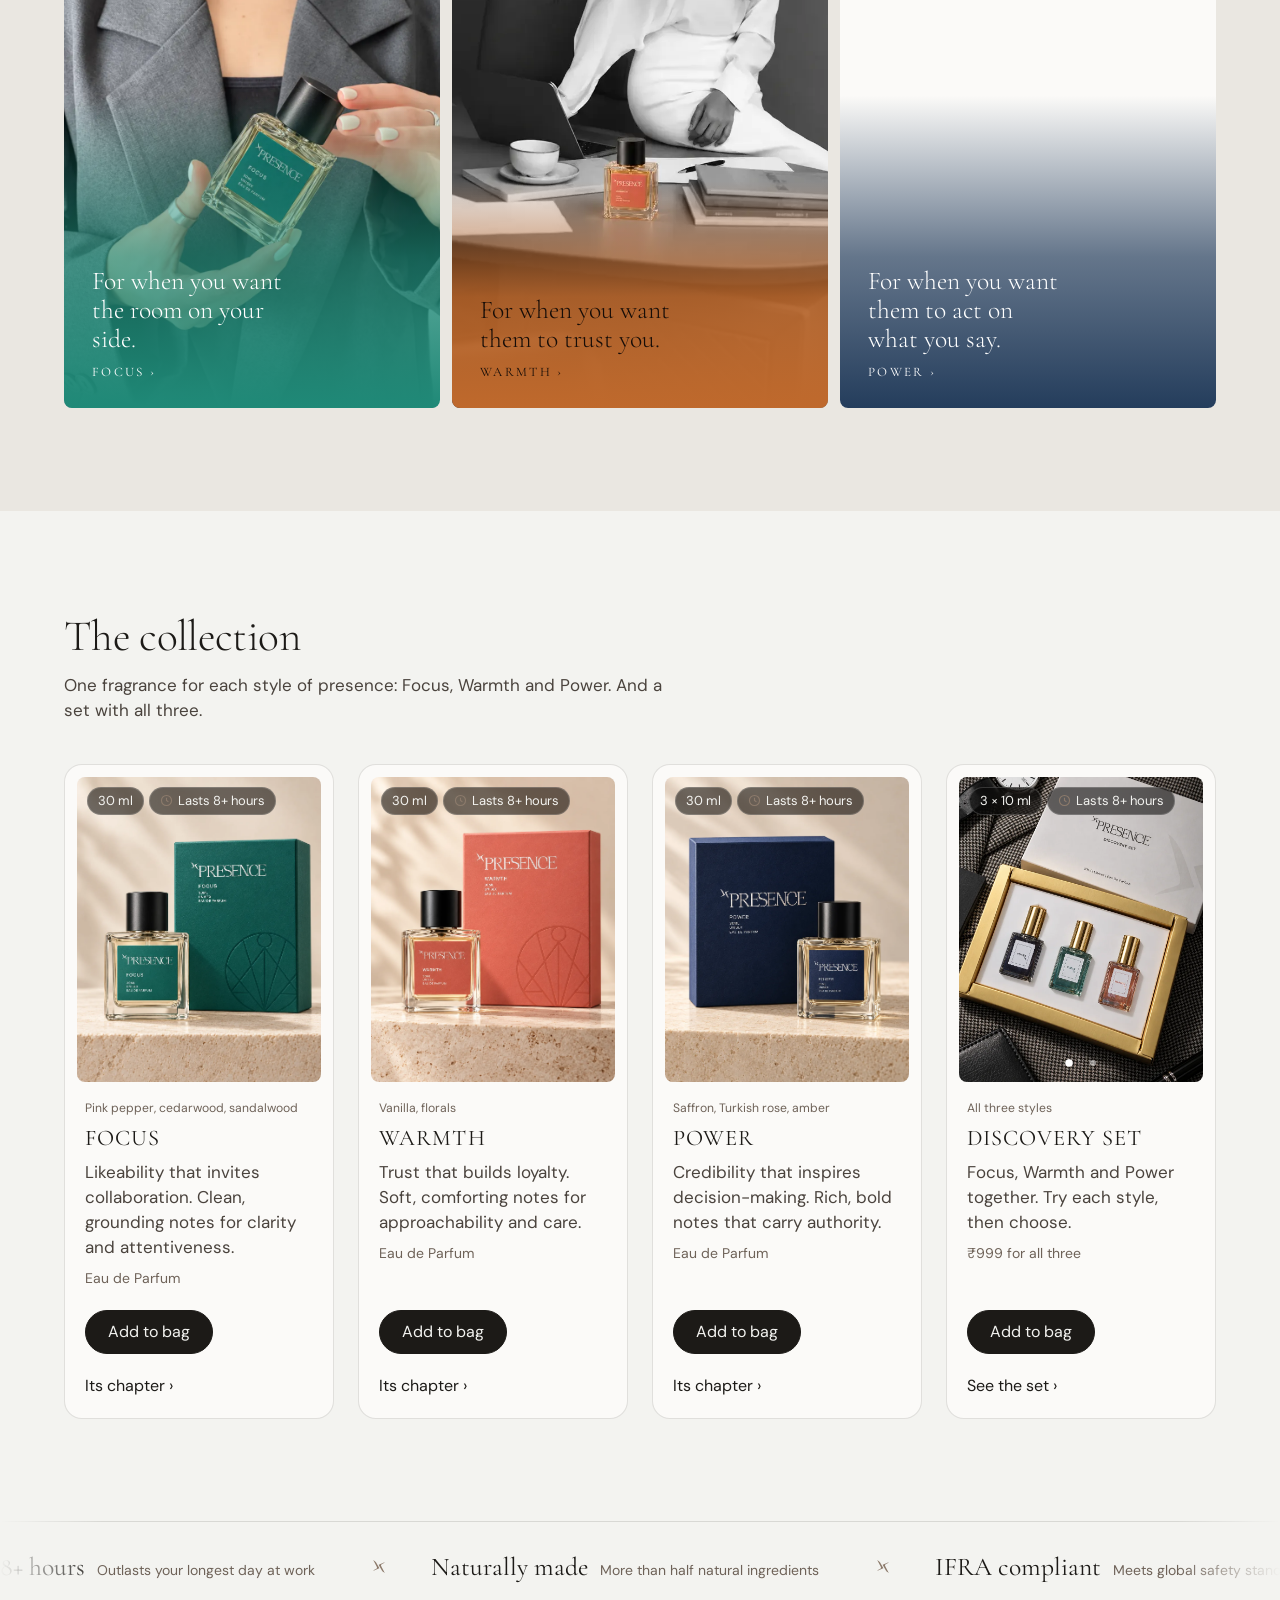
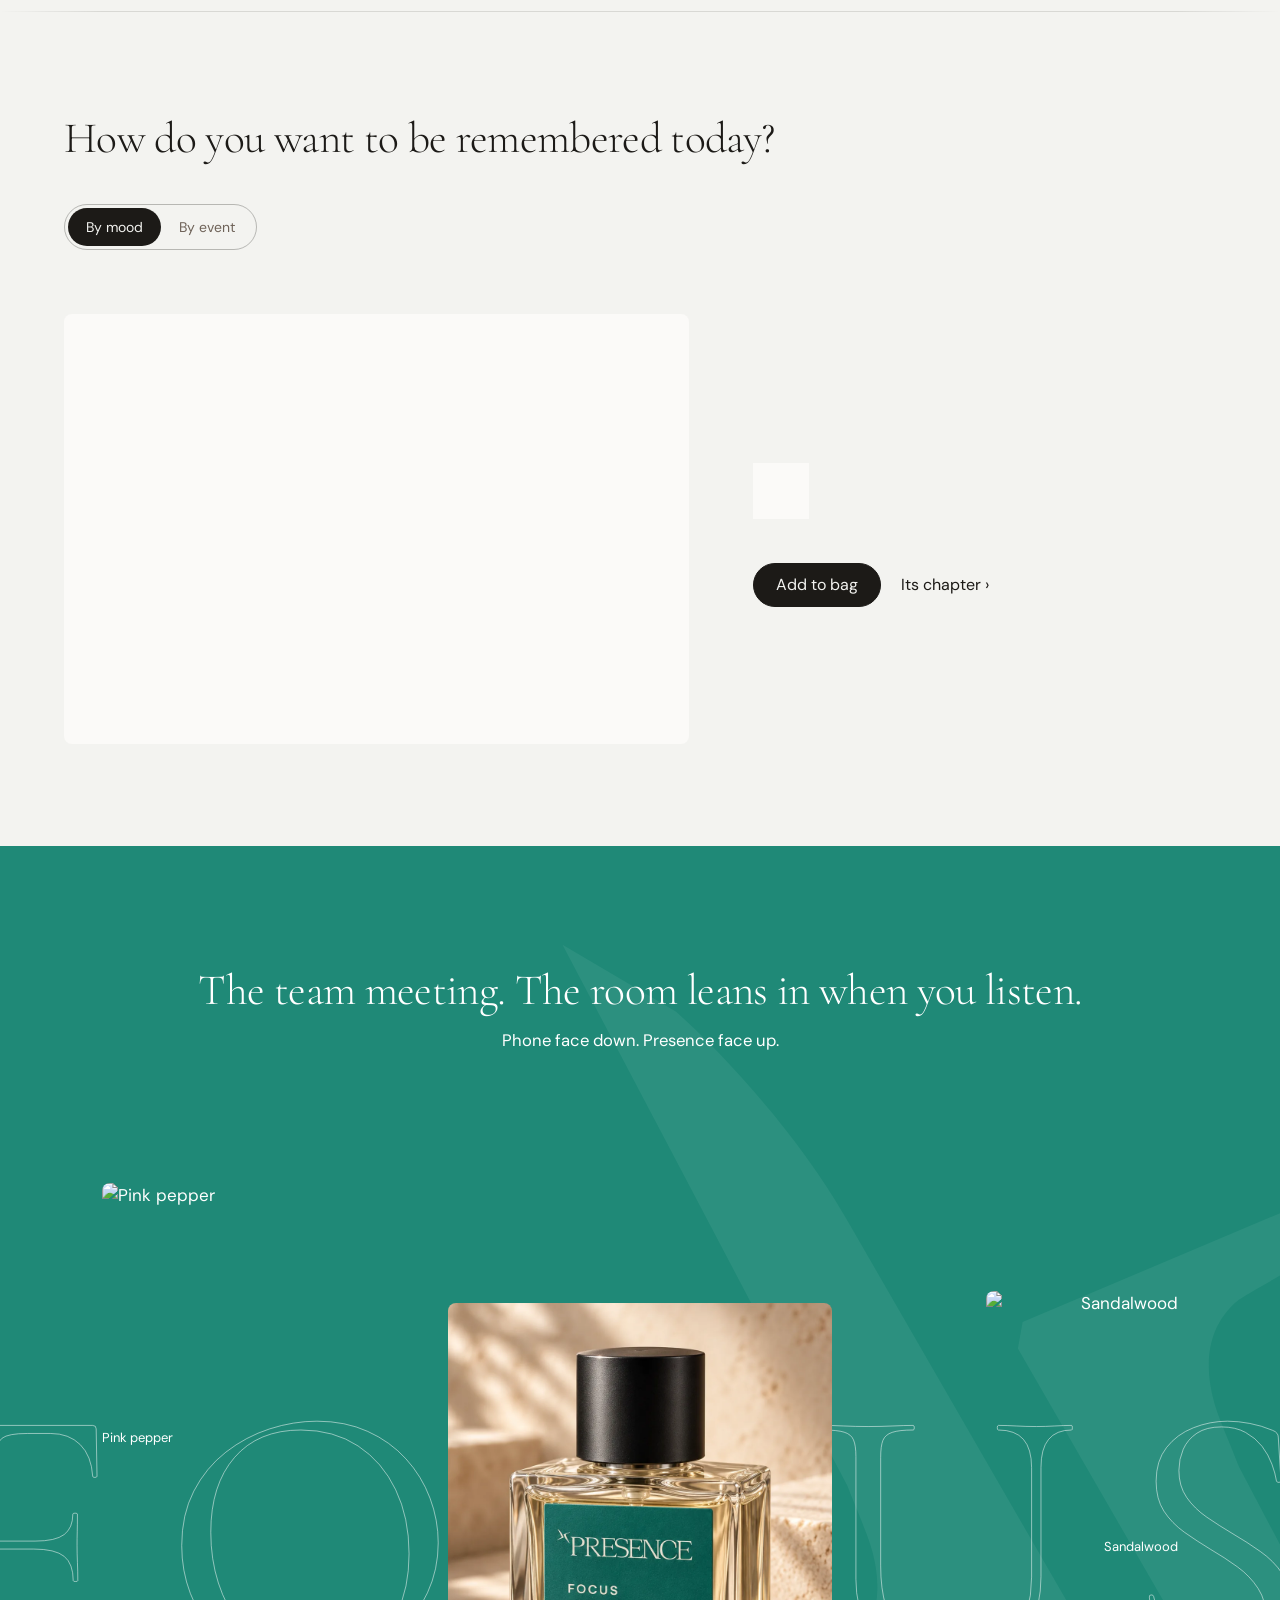
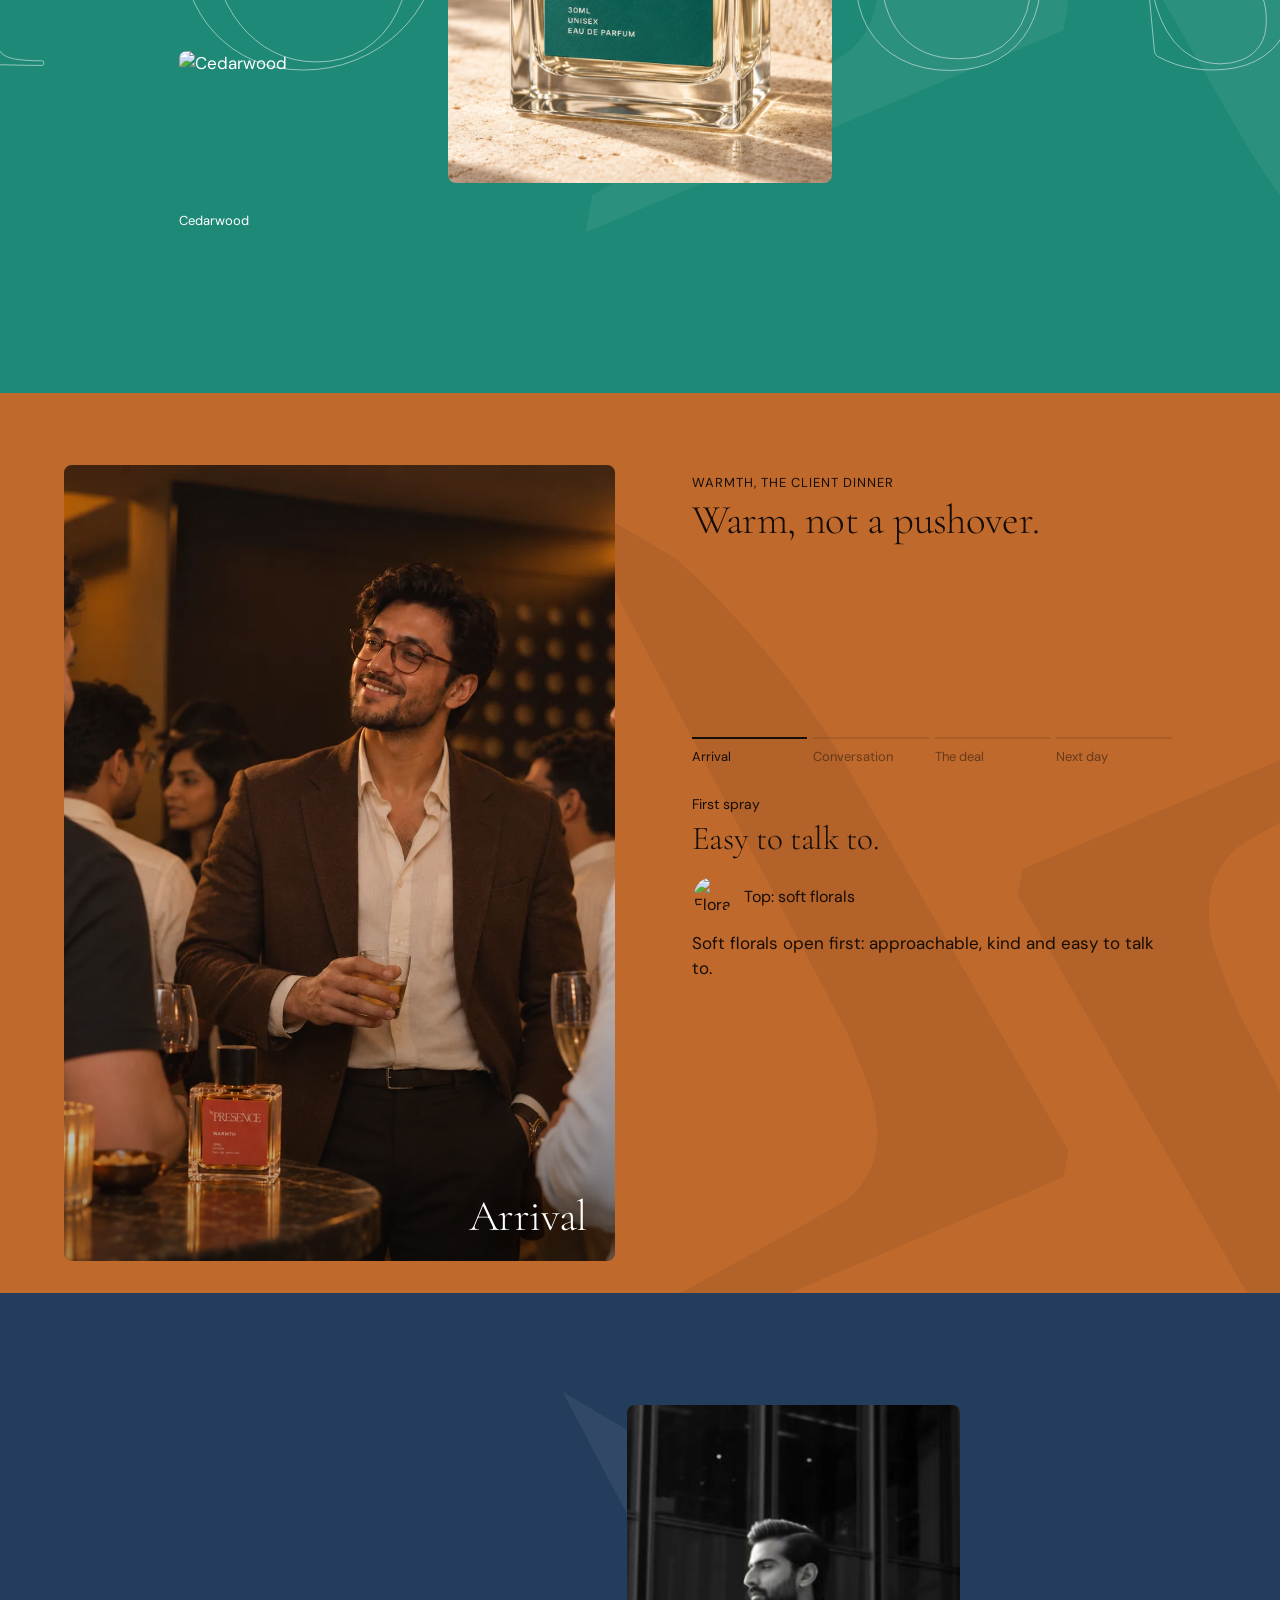
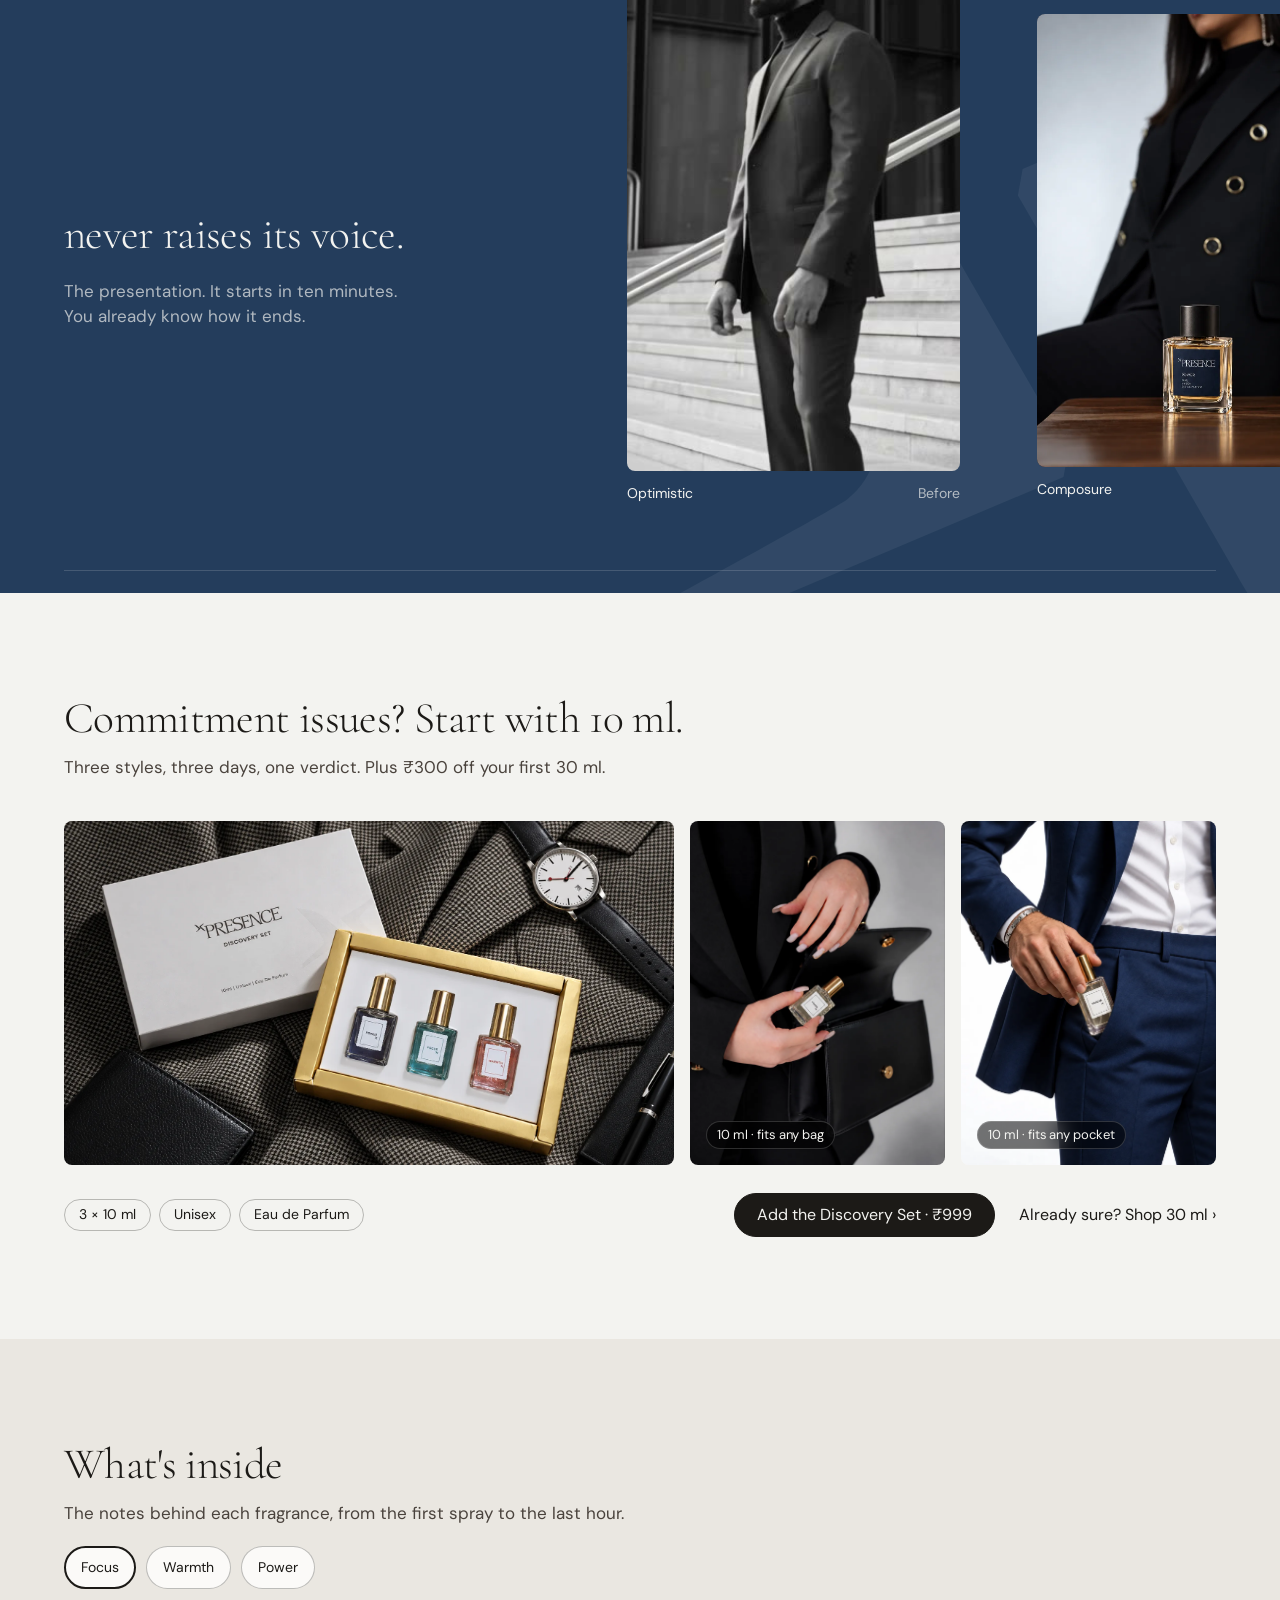
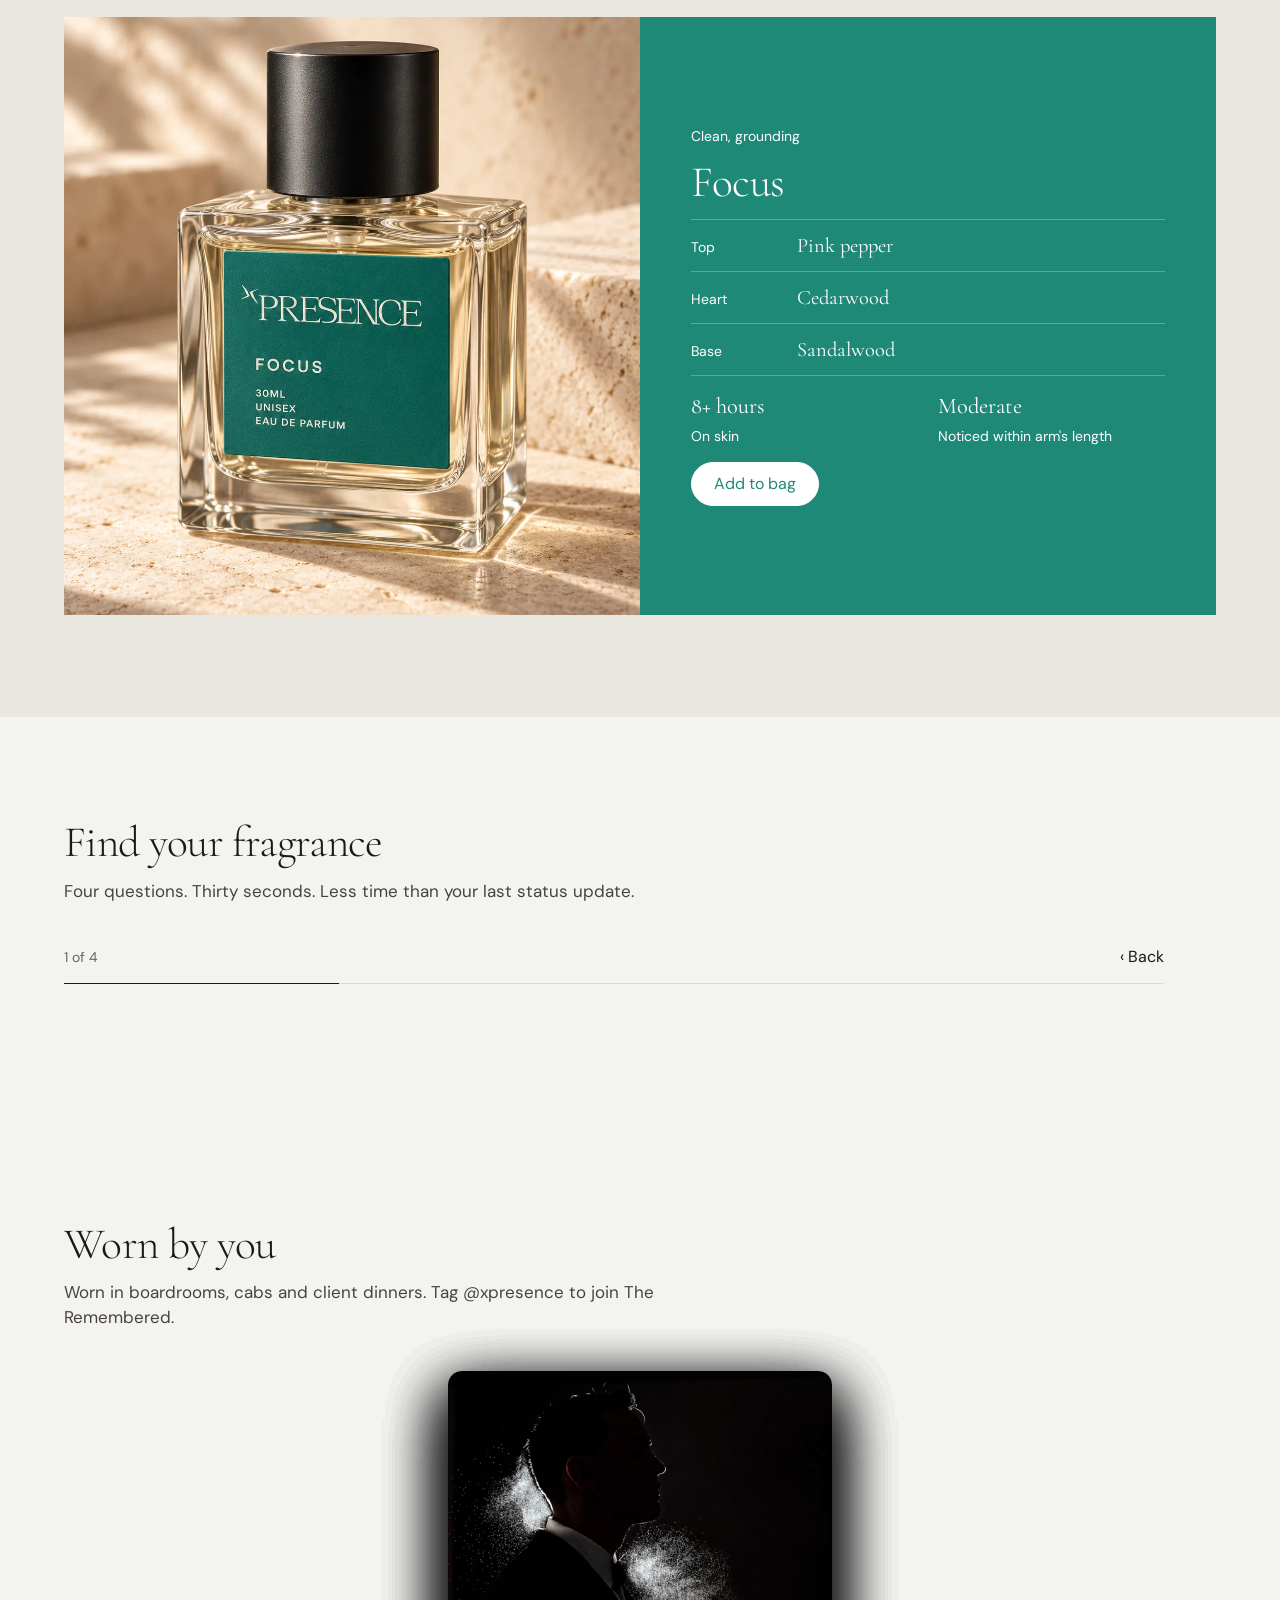
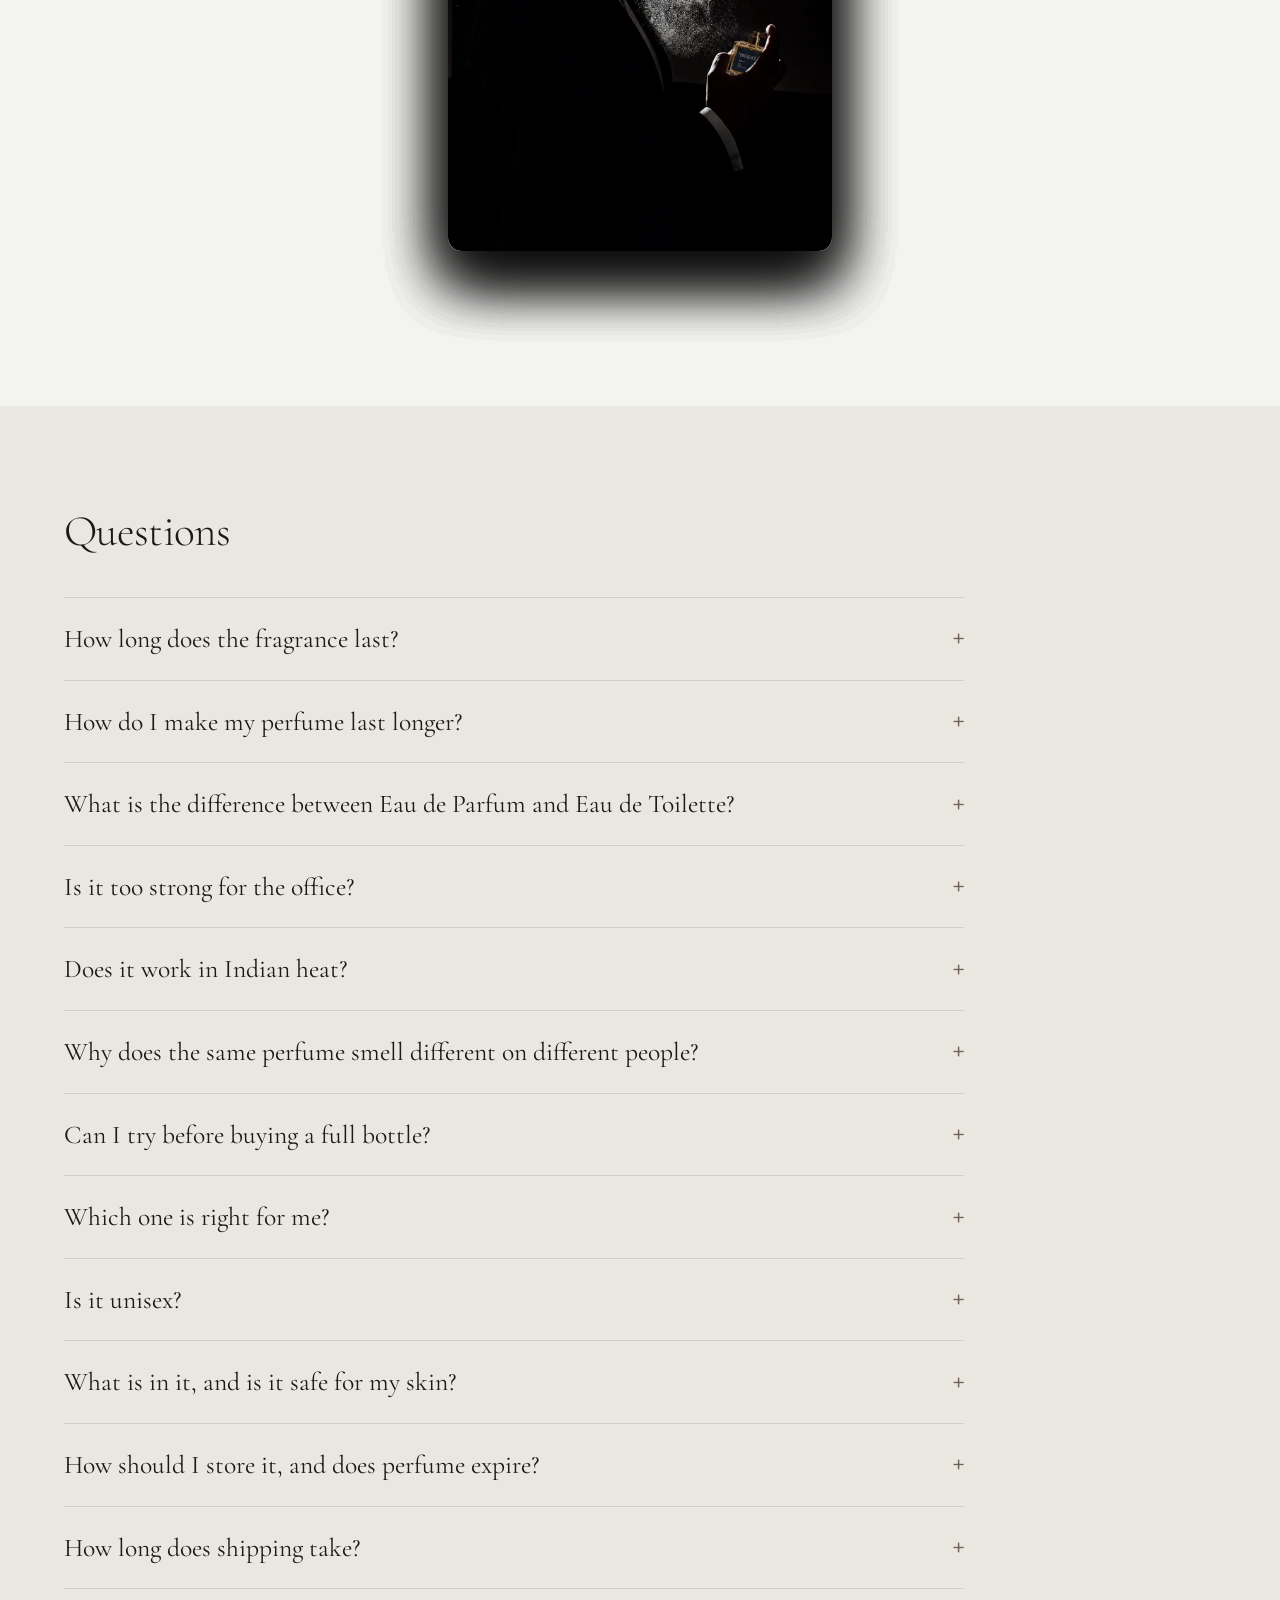
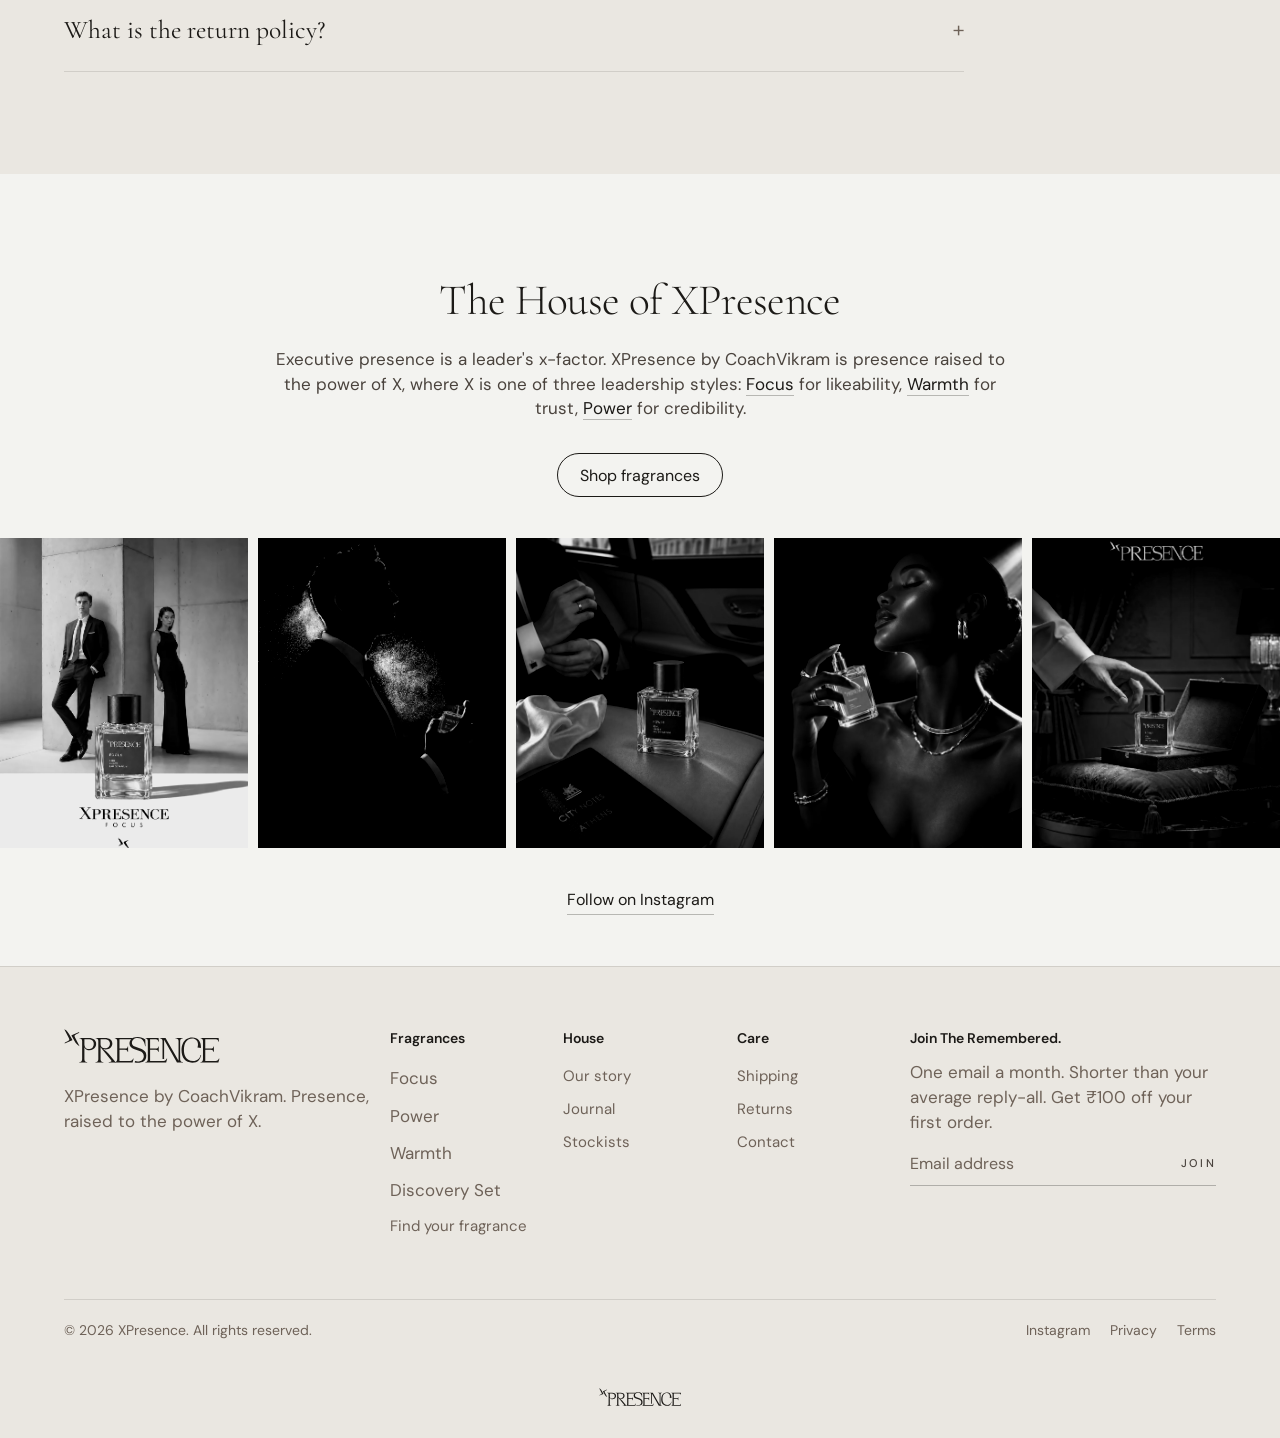
==== commit 24ba294c: "Client feedback round (3 Nov): copy, section order, reviews hidden, Discovery Set sticky bar Problem" ====
--- a/index.html
+++ b/index.html
@@ -1681,6 +1681,8 @@
 .pb-x{width:34px;height:34px}
 .pb-x *{stroke-width:1.2px}
 @media (min-width:900px){ .pb-x{width:44px;height:44px} .pb-x *{stroke-width:1.3px} }
+/* Client feedback round (3 Nov): Focus chapter add-on line under the headline */
+.focus-sub{margin:14px auto 0;font-family:var(--text);font-size:clamp(1rem,1.3vw,1.2rem);color:var(--muted);text-align:center}
 </style>
 </head>
 <body>
@@ -1729,25 +1731,29 @@
     </div>
   </section>
 
+  <section class="manifesto" aria-label="Manifesto">
+    <p id="manifesto">Nobody remembers who spoke first. They remember who the room *turned *toward. We make fragrance for that half-second, the moment *before *your *name *is *said.</p>
+  </section>
+
   <!-- PROBLEM: the dilemma first, then XPresence in one line, then the three moments it answers -->
   <section class="problem" id="problem" aria-labelledby="pbTitle">
     <div class="pb-wrap">
       <div class="pb-head">
-      <h2 id="pbTitle" class="pb-q">Ever walked into a room and left it <em>unremembered?</em></h2>
+      <h2 id="pbTitle" class="pb-q">You prepared the deck. They remembered <em>someone else.</em></h2>
       <p class="pb-answer"><svg class="pb-logo" focusable="false" aria-hidden="true" xmlns="http://www.w3.org/2000/svg" viewBox="537.8 392.8 524.4 114.5" fill="currentColor"><path d="M544.86 397.34C546.54 398.85 548.25 400.65 549.98 402.74C551.70 404.83 553.13 406.89 554.26 408.94L565.84 429.03L565.59 430.45L540.01 441.27L540.37 439.26C544.67 436.86 553.39 432.13 554.00 431.65C556.68 429.51 555.28 425.95 555.09 425.40C554.89 424.85 554.45 423.83 554.02 422.72L538.78 393.75L544.86 397.34"/><path d="M584.13 447.05C582.44 445.54 580.74 443.74 579.01 441.66C577.29 439.56 575.86 437.50 574.73 435.46L563.14 415.37L563.40 413.95L588.98 403.13L588.62 405.13C584.31 407.54 575.59 412.26 574.98 412.75C572.31 414.89 573.70 418.44 573.90 418.99C574.09 419.54 574.54 420.56 574.97 421.68L590.21 450.64L584.13 447.05"/><path d="M634.09 455.33C636.73 452.00 638.05 448.13 638.05 443.72C638.05 438.79 636.56 434.86 633.57 431.92C630.59 428.98 625.60 427.51 618.59 427.51L606.53 427.51L606.53 444.63C606.53 448.95 607.70 452.65 610.03 455.72C612.37 458.79 616.21 460.33 621.57 460.33C627.28 460.33 631.45 458.66 634.09 455.33M639.54 428.15C643.91 431.79 646.09 436.72 646.09 442.94C646.09 446.66 645.18 450.17 643.37 453.45C641.55 456.74 638.91 459.37 635.46 461.36C632.00 463.35 627.93 464.35 623.26 464.35C619.80 464.35 616.86 463.74 614.44 462.53C612.02 461.32 610.18 459.92 608.93 458.32C607.67 456.72 606.92 455.31 606.66 454.10L606.53 454.10L606.53 494.83C606.53 498.20 607.44 500.56 609.25 501.90C611.07 503.24 613.23 503.91 615.74 503.91L615.74 505.34L589.54 505.34L589.54 503.91C592.04 503.91 594.22 503.24 596.09 501.90C597.94 500.56 598.87 498.20 598.87 494.83L598.87 433.21C598.87 429.84 597.94 427.49 596.09 426.15C594.22 424.81 592.04 424.13 589.54 424.13L589.54 422.71L621.57 422.71C629.18 422.71 635.17 424.52 639.54 428.15"/><path d="M660.99 443.33C660.99 448.00 662.35 451.57 665.08 454.04C667.80 456.50 671.24 457.73 675.39 457.73C680.92 457.73 685.16 456.22 688.10 453.19C691.04 450.17 692.51 446.58 692.51 442.43C692.51 437.58 691.04 433.89 688.10 431.33C685.16 428.78 680.14 427.51 673.05 427.51L660.99 427.51L660.99 443.33M710.93 503.91L710.93 505.34L688.62 505.34L688.62 503.91C694.59 503.91 697.57 502.83 697.57 500.67C697.57 499.72 697.01 498.55 695.88 497.17L660.99 454.62L660.99 494.83C660.99 498.20 661.90 500.56 663.71 501.90C665.53 503.24 667.69 503.91 670.20 503.91L670.20 505.34L644.00 505.34L644.00 503.91C646.50 503.91 648.69 503.24 650.55 501.90C652.41 500.56 653.34 498.20 653.34 494.83L653.34 433.21C653.34 429.84 652.41 427.49 650.55 426.15C648.69 424.81 646.50 424.14 644.00 424.14L644.00 422.71L676.04 422.71C683.73 422.71 689.74 424.39 694.07 427.77C698.39 431.14 700.55 435.90 700.55 442.04C700.55 447.83 698.54 452.54 694.52 456.18C690.50 459.81 684.73 461.62 677.21 461.62C674.95 461.62 672.79 461.23 670.72 460.46L670.59 460.71C676.99 464.78 682.61 469.75 687.45 475.63L710.93 503.91"/><path d="M869.65 493.75L869.65 433.21C869.65 429.84 868.72 427.49 866.86 426.15C865.00 424.81 862.82 424.13 860.31 424.13L860.31 422.71L879.77 422.71L923.61 499.89L923.61 433.21C923.61 429.84 922.53 427.49 920.37 426.15C918.21 424.81 915.65 424.13 912.72 424.13L912.72 422.71L938.27 422.71L938.27 424.13C935.76 424.13 933.58 424.81 931.72 426.15C929.86 427.49 928.93 429.84 928.93 433.21L928.93 494.83C928.93 498.20 929.86 500.56 931.72 501.90C933.58 503.24 935.76 503.91 938.27 503.91L938.27 505.34L918.30 505.34L874.97 429.06L874.97 493.75L869.65 493.75"/><path d="M989.52 494.83C993.89 490.85 996.64 485.92 997.76 480.04L999.71 480.43C998.32 487.61 995.43 493.71 991.01 498.72C986.60 503.74 979.47 506.25 969.61 506.25C958.20 506.25 949.33 502.53 943.02 495.09C936.71 487.65 933.55 477.19 933.55 463.70C933.55 455.40 935.04 448.05 938.03 441.65C941.01 435.25 945.20 430.28 950.61 426.73C956.01 423.18 962.30 421.41 969.48 421.41C979.69 421.41 987.17 424.55 991.92 430.82C996.68 437.09 999.06 444.80 999.06 453.97L999.06 456.56L987.38 455.14C988.51 451.51 989.07 448.00 989.07 444.63C989.07 438.75 987.32 434.01 983.82 430.43C980.31 426.84 975.62 425.04 969.74 425.04C961.18 425.04 954.37 428.29 949.31 434.77C944.25 441.26 941.72 450.90 941.72 463.70C941.72 471.74 943.02 478.55 945.61 484.13C948.21 489.71 951.80 493.88 956.38 496.65C960.96 499.42 966.28 500.80 972.34 500.80C979.43 500.80 985.16 498.81 989.52 494.83"/><path d="M1059.69 492.14C1058.91 494.02 1057.87 495.56 1056.56 497.10C1054.61 499.39 1051.95 500.54 1048.58 500.54L1013.56 500.54L1013.56 463.05L1032.13 463.05C1035.50 463.05 1037.86 463.76 1039.20 465.19C1040.54 466.62 1041.21 468.24 1041.21 470.05L1042.64 470.05L1042.64 451.51L1041.21 451.51C1041.21 453.32 1040.54 454.94 1039.20 456.37C1037.86 457.80 1035.50 458.51 1032.13 458.51L1013.56 458.51L1013.56 427.51L1049.36 427.51C1052.47 427.51 1054.72 428.59 1056.10 430.75C1057.04 432.21 1057.66 433.65 1058.08 435.43L1059.62 435.19L1058.83 425.69L1058.57 422.71L997.62 422.71L997.62 424.21C999.68 424.37 1001.52 425.00 1003.11 426.15C1004.97 427.49 1005.90 429.84 1005.90 433.21L1005.90 494.83C1005.90 498.20 1004.97 500.56 1003.11 501.90C1001.52 503.05 999.68 503.67 997.62 503.84L997.62 505.34L1057.79 505.34L1058.57 502.35L1061.22 492.61L1059.69 492.14"/><path d="M770.79 492.14C770.01 494.02 768.97 495.56 767.66 497.10C765.71 499.39 763.05 500.54 759.68 500.54L724.66 500.54L724.66 463.05L743.23 463.05C746.60 463.05 748.96 463.76 750.30 465.19C751.64 466.62 752.31 468.24 752.31 470.05L753.74 470.05L753.74 451.51L752.31 451.51C752.31 453.32 751.64 454.94 750.30 456.37C748.96 457.80 746.60 458.51 743.23 458.51L724.66 458.51L724.66 427.51L764.69 427.51L771.07 422.71L708.77 422.71L708.77 424.21C710.81 424.38 712.63 425.01 714.21 426.15C716.07 427.49 717.00 429.84 717.00 433.21L717.00 494.83C717.00 498.20 716.07 500.56 714.21 501.90C712.63 503.04 710.81 503.66 708.77 503.83L708.77 505.34L768.89 505.34L769.67 502.35L772.32 492.61L770.79 492.14"/><path d="M809.76 467.49C806.32 464.09 801.25 461.16 794.54 458.68L776.27 452.06C772.83 450.83 770.34 449.11 768.80 446.90C767.25 444.70 766.48 442.23 766.48 439.49C766.48 434.64 768.18 430.73 771.58 427.78C774.97 424.82 779.76 423.34 785.94 423.34C793.52 423.34 799.28 425.66 803.21 430.29C807.14 434.92 809.76 441.92 811.09 451.27L812.41 451.27L811.48 428.50C804.87 422.59 796.48 419.63 786.33 419.63C780.07 419.63 774.82 420.65 770.58 422.68C766.35 424.71 763.23 427.31 761.25 430.49C759.26 433.67 758.27 437.06 758.27 440.68C758.27 445.89 759.55 449.95 762.11 452.86C764.67 455.77 768.33 458.07 773.10 459.74L792.29 466.63C801.82 469.89 806.59 475.80 806.59 484.36C806.59 489.57 804.78 493.85 801.16 497.20C797.54 500.56 792.47 502.23 785.94 502.23C782.74 502.23 779.80 501.79 777.10 500.94L775.86 505.48C778.58 505.95 782.75 506.20 785.94 506.20C794.41 506.20 801.36 504.53 806.78 501.17C812.21 497.82 814.92 491.38 814.92 481.85C814.92 475.67 813.20 470.88 809.76 467.49"/><path d="M883.85 492.14C883.07 494.02 882.03 495.56 880.72 497.10C878.77 499.39 876.11 500.54 872.74 500.54L827.78 500.54L827.78 463.05L846.35 463.05C849.72 463.05 852.08 463.76 853.42 465.19C854.76 466.62 855.43 468.24 855.43 470.05L856.86 470.05L856.86 451.51L855.43 451.51C855.43 453.32 854.76 454.94 853.42 456.37C852.08 457.80 849.72 458.51 846.35 458.51L827.78 458.51L827.78 427.51L847.05 427.51C850.16 427.51 852.41 428.59 853.79 430.75C854.73 432.21 855.35 433.65 855.77 435.43L857.31 435.19L856.52 425.69L856.26 422.71L812.01 422.71L812.01 424.22C814.01 424.41 815.79 425.03 817.34 426.15C819.20 427.49 820.12 429.84 820.12 433.21L820.12 494.83C820.12 498.20 819.20 500.56 817.34 501.90C815.79 503.02 814.01 503.64 812.01 503.83L812.01 505.34L881.95 505.34L882.73 502.35L885.39 492.61L883.85 492.14"/></svg><span class="sr">XPresence</span><span class="pb-is">Presence, raised to the power of X.</span></p>
       </div>
       <ol class="pb-tri" aria-label="Three styles of presence">
         <li class="pb-p pb-focus"><a href="#focus">
           <img src="assets/problem-focus-900.webp" alt="Holding a bottle of Focus against a grey blazer" decoding="async" fetchpriority="high" style="object-position:50% 58%">
-          <span class="pb-cap"><svg class="pb-x" focusable="false" aria-hidden="true" xmlns="http://www.w3.org/2000/svg" viewBox="0 0 100 100" fill="none" stroke="currentColor" stroke-width="1.6" stroke-linecap="round" stroke-linejoin="round"><circle cx="50" cy="50" r="47" vector-effect="non-scaling-stroke"/><circle cx="50" cy="12" r="8" vector-effect="non-scaling-stroke"/><path d="M50 20V97M50 97L24 10M50 97L76 10M50 97L5 42M50 97L95 42" vector-effect="non-scaling-stroke"/><path d="M50 20L10 74H32M50 20L90 74H68" vector-effect="non-scaling-stroke"/></svg><span class="pb-line">Likeability that invites collaboration.</span><span class="pb-name">Focus</span></span>
+          <span class="pb-cap"><svg class="pb-x" focusable="false" aria-hidden="true" xmlns="http://www.w3.org/2000/svg" viewBox="0 0 100 100" fill="none" stroke="currentColor" stroke-width="1.6" stroke-linecap="round" stroke-linejoin="round"><circle cx="50" cy="50" r="47" vector-effect="non-scaling-stroke"/><circle cx="50" cy="12" r="8" vector-effect="non-scaling-stroke"/><path d="M50 20V97M50 97L24 10M50 97L76 10M50 97L5 42M50 97L95 42" vector-effect="non-scaling-stroke"/><path d="M50 20L10 74H32M50 20L90 74H68" vector-effect="non-scaling-stroke"/></svg><span class="pb-line">For when you want the room on your side.</span><span class="pb-name">Focus</span></span>
         </a></li>
         <li class="pb-p pb-warmth"><a href="#warmth">
           <img src="assets/problem-warmth-mobile-900.webp" width="900" height="1334" alt="Warmth on an office desk" decoding="async" fetchpriority="high">
-          <span class="pb-cap"><svg class="pb-x" focusable="false" aria-hidden="true" xmlns="http://www.w3.org/2000/svg" viewBox="0 0 100 100" fill="none" stroke="currentColor" stroke-width="1.6" stroke-linecap="round" stroke-linejoin="round"><circle cx="50" cy="50" r="47" vector-effect="non-scaling-stroke"/><circle cx="50" cy="12" r="8" vector-effect="non-scaling-stroke"/><path d="M50 20V97M50 97L24 10M50 97L76 10M50 97L5 42M50 97L95 42" vector-effect="non-scaling-stroke"/><path d="M50 20L10 74H32M50 20L90 74H68" vector-effect="non-scaling-stroke"/></svg><span class="pb-line">Trust that builds loyalty.</span><span class="pb-name">Warmth</span></span>
+          <span class="pb-cap"><svg class="pb-x" focusable="false" aria-hidden="true" xmlns="http://www.w3.org/2000/svg" viewBox="0 0 100 100" fill="none" stroke="currentColor" stroke-width="1.6" stroke-linecap="round" stroke-linejoin="round"><circle cx="50" cy="50" r="47" vector-effect="non-scaling-stroke"/><circle cx="50" cy="12" r="8" vector-effect="non-scaling-stroke"/><path d="M50 20V97M50 97L24 10M50 97L76 10M50 97L5 42M50 97L95 42" vector-effect="non-scaling-stroke"/><path d="M50 20L10 74H32M50 20L90 74H68" vector-effect="non-scaling-stroke"/></svg><span class="pb-line">For when you want them to trust you.</span><span class="pb-name">Warmth</span></span>
         </a></li>
         <li class="pb-p pb-power"><a href="#power">
           <img src="assets/him-dressing-900.webp" alt="Power on a dressing table before a black-tie evening" decoding="async" fetchpriority="high" style="object-position:50% 45%">
-          <span class="pb-cap"><svg class="pb-x" focusable="false" aria-hidden="true" xmlns="http://www.w3.org/2000/svg" viewBox="0 0 100 100" fill="none" stroke="currentColor" stroke-width="1.6" stroke-linecap="round" stroke-linejoin="round"><circle cx="50" cy="50" r="47" vector-effect="non-scaling-stroke"/><circle cx="50" cy="12" r="8" vector-effect="non-scaling-stroke"/><path d="M50 20V97M50 97L24 10M50 97L76 10M50 97L5 42M50 97L95 42" vector-effect="non-scaling-stroke"/><path d="M50 20L10 74H32M50 20L90 74H68" vector-effect="non-scaling-stroke"/></svg><span class="pb-line">Credibility that inspires decision-making.</span><span class="pb-name">Power</span></span>
+          <span class="pb-cap"><svg class="pb-x" focusable="false" aria-hidden="true" xmlns="http://www.w3.org/2000/svg" viewBox="0 0 100 100" fill="none" stroke="currentColor" stroke-width="1.6" stroke-linecap="round" stroke-linejoin="round"><circle cx="50" cy="50" r="47" vector-effect="non-scaling-stroke"/><circle cx="50" cy="12" r="8" vector-effect="non-scaling-stroke"/><path d="M50 20V97M50 97L24 10M50 97L76 10M50 97L5 42M50 97L95 42" vector-effect="non-scaling-stroke"/><path d="M50 20L10 74H32M50 20L90 74H68" vector-effect="non-scaling-stroke"/></svg><span class="pb-line">For when you want them to act on what you say.</span><span class="pb-name">Power</span></span>
         </a></li>
       </ol>
     </div>
@@ -1815,7 +1821,7 @@
   <section class="claims" aria-label="In every bottle">
     <div class="claims-marquee"><div class="claims-track">
     <ul class="claims-row">
-      <li><b>8+ hours</b><span>On skin</span></li>
+      <li><b>8+ hours</b><span>Outlasts your longest day at work</span></li>
       <li><b>Naturally made</b><span>More than half natural ingredients</span></li>
       <li><b>IFRA compliant</b><span>Meets global safety standards</span></li>
       <li><b>By CoachVikram</b><span>Executive presence, bottled</span></li>
@@ -1829,7 +1835,7 @@
   <section class="occasion" id="occasions" aria-labelledby="occTitle">
     <div class="shop-wrap">
       <div class="sec-head">
-        <h2 id="occTitle" data-reveal>How do you want to feel today?</h2>
+        <h2 id="occTitle" data-reveal>How do you want to be remembered today?</h2>
       </div>
       <div class="occ-mode" role="group" aria-label="Browse by">
         <button class="occ-m is-on" type="button" data-mode="mood" aria-pressed="true">By mood</button>
@@ -1849,14 +1855,11 @@
     </div>
   </section>
 
-  <section class="manifesto" aria-label="Manifesto">
-    <p id="manifesto">Nobody remembers who spoke first. They remember who the room *turned *toward. We make fragrance for that half-second, the moment *before *your *name *is *said.</p>
-  </section>
-
   <!-- DESIRE I: Focus, pinned bottle -->
   <section class="focus" id="focus">
     <div class="focus-head">
       <h2 data-reveal><span class="t">The team meeting.</span> The room leans in when you listen.</h2>
+      <p class="focus-sub" data-reveal>Phone face down. Presence face up.</p>
     </div>
     <div class="focus-stage" id="focusStage">
       <div class="focus-word" aria-hidden="true">Focus</div>
@@ -1889,32 +1892,32 @@
       </div>
       <header class="wt-head">
         <p class="wt-eyebrow">Warmth, the client dinner</p>
-        <h2>Trust that builds loyalty.</h2>
+        <h2>Warm, not a pushover.</h2>
       </header>
       <div class="wt-mid">
         <ol class="wt-rail" aria-hidden="true"><li class="on is-cur"><b></b>Arrival</li><li><b></b>Conversation</li><li><b></b>The deal</li><li><b></b>Next day</li></ol>
         <ol class="wt-steps">
           <li class="wt-step is-on">
             <p class="wt-phase"><span class="sr">Arrival, </span>First spray</p>
-            <h3>Arrive with good intentions.</h3>
+            <h3>Easy to talk to.</h3>
             <p class="wt-notes"><span class="wt-thumbs"><img src="https://i.pinimg.com/736x/2f/82/8b/2f828b4bf9ab4c4997d26bc32af07e01.jpg" alt="Florals" loading="lazy" referrerpolicy="no-referrer"></span>Top: soft florals</p>
             <p class="wt-body">Soft florals open first: approachable, kind and easy to talk to.</p>
           </li>
           <li class="wt-step">
             <p class="wt-phase"><span class="sr">Conversation, </span>The heart opens</p>
-            <h3>Compassion, drawn close.</h3>
+            <h3>They tell you the real problem.</h3>
             <p class="wt-notes"><span class="wt-thumbs"><img src="https://i.pinimg.com/736x/2f/82/8b/2f828b4bf9ab4c4997d26bc32af07e01.jpg" alt="Florals" loading="lazy" referrerpolicy="no-referrer"><img src="https://i.pinimg.com/736x/b6/2e/22/b62e226110ba9bfdade70aba8fced0b4.jpg" alt="Vanilla" loading="lazy" referrerpolicy="no-referrer"></span>Heart: florals and vanilla</p>
             <p class="wt-body">Wear it before a negotiation, to show the people across the table that you care.</p>
           </li>
           <li class="wt-step">
             <p class="wt-phase"><span class="sr">The deal, </span>The base settles</p>
-            <h3>Gratitude, said out loud.</h3>
+            <h3>Both sides leave better off.</h3>
             <p class="wt-notes"><span class="wt-thumbs"><img src="https://i.pinimg.com/736x/b6/2e/22/b62e226110ba9bfdade70aba8fced0b4.jpg" alt="Vanilla" loading="lazy" referrerpolicy="no-referrer"></span>Base: vanilla</p>
             <p class="wt-body">Soft, comforting vanilla. People relax around you, trust you, and remember why.</p>
           </li>
           <li class="wt-step">
             <p class="wt-phase"><span class="sr">Next day, </span>8+ hours on skin</p>
-            <h3>Loyalty lasts longer.</h3>
+            <h3>They call you first.</h3>
             <p class="wt-body">Vanilla and florals that communicate approachability and care: compassion, self-care and gratitude, in one bottle.</p>
           </li>
         </ol>
@@ -1967,8 +1970,8 @@
   <section class="discovery" id="discovery" aria-labelledby="dsTitle">
     <div class="shop-wrap">
       <div class="sec-head">
-        <h2 id="dsTitle" data-reveal>Try all three before you commit.</h2>
-        <p data-reveal>Three 10 ml bottles for ₹999. Wear each for a day, then choose your 30 ml.</p>
+        <h2 id="dsTitle" data-reveal>Commitment issues? Start with 10 ml.</h2>
+        <p data-reveal>Three styles, three days, one verdict. Plus ₹300 off your first 30 ml.</p>
       </div>
       <div class="ds-gallery" tabindex="0" role="region" aria-label="Discovery Set photos">
         <figure class="ds-figure ds-box">
@@ -2036,7 +2039,7 @@
     <div class="shop-wrap">
       <div class="sec-head">
         <h2 id="quizTitle" data-reveal>Find your fragrance</h2>
-        <p data-reveal>Four questions, about thirty seconds.</p>
+        <p data-reveal>Four questions. Thirty seconds. Less time than your last status update.</p>
       </div>
       <div class="quiz-box" id="quizBox">
         <div class="quiz-top"><p class="cap" id="quizStep">1 of 4</p><button class="text-link quiz-back" id="quizBack" type="button">Back</button></div>
@@ -2059,7 +2062,8 @@
   </section>
 
   <!-- REVIEWS: sample cards for layout; the Shopify reviews app feeds this at launch -->
-  <section class="reviews" id="reviews" aria-labelledby="revTitle">
+  <!-- Reviews: hidden until there are 5+ real reviews (client feedback, 3 Nov) -->
+  <section class="reviews" id="reviews" aria-labelledby="revTitle" hidden>
     <div class="shop-wrap">
       <div class="sec-head">
         <h2 id="revTitle" data-reveal>Reviews</h2>
@@ -2078,7 +2082,7 @@
     <div class="shop-wrap">
       <div class="sec-head">
         <h2 id="ugcTitle" data-reveal>Worn by you</h2>
-        <p data-reveal>Tag XPresence on Instagram and your post could appear here.</p>
+        <p data-reveal>Worn in boardrooms, cabs and client dinners. Tag @xpresence to join The Remembered.</p>
       </div>
       <div class="ugc-fan" id="ugcFan" tabindex="0" role="region" aria-roledescription="carousel" aria-label="Customer posts. Tap a side post, swipe or use the arrow keys to browse.">
       <div class="ugc-row">
@@ -2151,8 +2155,8 @@
         <a href="#">Shipping</a><a href="#">Returns</a><a href="#">Contact</a>
       </div>
       <div class="foot-col news">
-        <h4>Newsletter</h4>
-        <p style="color:var(--muted)">New releases and restocks, once a month.</p>
+        <h4>Join The Remembered.</h4>
+        <p style="color:var(--muted)">One email a month. Shorter than your average reply-all. Get ₹100 off your first order.</p>
         <form onsubmit="event.preventDefault();this.querySelector('button').textContent='Noted';">
           <input type="email" placeholder="Email address" aria-label="Email address" required>
           <button type="submit">Join</button>
@@ -2167,8 +2171,8 @@
 <div class="hp-card" id="hpCard" aria-hidden="true"><div class="hp-img" id="hpImg"></div><span id="hpLabel"></span></div>
 <aside class="chapter-bar" id="chapterBar" aria-label="Add the fragrance shown here to your bag">
   <i class="cb-img" id="cbImg" aria-hidden="true"></i>
-  <div class="cb-txt"><span class="cb-name" id="cbName">Focus</span><span class="cap" id="cbSpec">30 ml</span></div>
-  <button class="btn cb-btn" id="cbBtn" data-add="Focus" data-img="assets/focus-bottle.webp">Add to bag</button>
+  <div class="cb-txt"><span class="cb-name" id="cbName">Discovery Set</span><span class="cap" id="cbSpec">₹999, all three</span></div>
+  <button class="btn cb-btn" id="cbBtn" data-add="Discovery Set" data-img="assets/discovery-creative-9x16.webp">Add to bag</button>
 </aside>
 <div class="toast" id="toast" role="status" aria-live="polite"><i id="toastImg"></i><span id="toastText"></span></div>
 
@@ -2497,13 +2501,14 @@
     gsap.set(sec.querySelectorAll('.ds-specs li, .ds-actions > *'), { y: 18, autoAlpha: 0 });
     gsap.set(sub, { y: 14, autoAlpha: 0 });
     const tl = gsap.timeline({ paused: true });
-    tl.from(h.querySelectorAll('.dw > span'), { yPercent: 110, duration: 0.9, stagger: 0.04, ease: 'expo.out' })
-      .to(sub, { y: 0, autoAlpha: 1, duration: 0.7, ease: 'expo.out' }, '-=0.75')
-      .to(box, { clipPath: 'inset(0% 0% 0% 0%)', duration: 1.0, ease: 'expo.inOut', clearProps: 'clipPath' }, '-=0.6')
-      .add(() => box.classList.add('is-lit'), '-=0.35')
-      .to(carry, { clipPath: 'inset(0% 0% 0% 0%)', xPercent: 0, duration: 1.0, stagger: 0.12, ease: 'expo.out', clearProps: 'clipPath,transform' }, '-=0.75')
-      .to(sec.querySelectorAll('.ds-specs li'), { y: 0, autoAlpha: 1, duration: 0.5, stagger: 0.05, ease: 'expo.out' }, '-=0.8')
-      .to(sec.querySelectorAll('.ds-actions > *'), { y: 0, autoAlpha: 1, duration: 0.6, stagger: 0.08, ease: 'expo.out' }, '-=0.45')
+    // Everything starts together within the first half-second, so the set is in place almost as soon as it scrolls in
+    tl.from(h.querySelectorAll('.dw > span'), { yPercent: 110, duration: 0.6, stagger: 0.025, ease: 'expo.out' }, 0)
+      .to(sub, { y: 0, autoAlpha: 1, duration: 0.5, ease: 'expo.out' }, 0.1)
+      .to(box, { clipPath: 'inset(0% 0% 0% 0%)', duration: 0.7, ease: 'expo.out', clearProps: 'clipPath' }, 0.1)
+      .add(() => box.classList.add('is-lit'), 0.45)
+      .to(carry, { clipPath: 'inset(0% 0% 0% 0%)', xPercent: 0, duration: 0.7, stagger: 0.08, ease: 'expo.out', clearProps: 'clipPath,transform' }, 0.15)
+      .to(sec.querySelectorAll('.ds-specs li'), { y: 0, autoAlpha: 1, duration: 0.45, stagger: 0.03, ease: 'expo.out' }, 0.25)
+      .to(sec.querySelectorAll('.ds-actions > *'), { y: 0, autoAlpha: 1, duration: 0.45, stagger: 0.05, ease: 'expo.out' }, 0.3)
       .add(() => {
         // Swipe hint on phones: slide one card's width a little, then settle back
         if (gal.scrollWidth <= gal.clientWidth + 4) return;
@@ -2512,7 +2517,7 @@
           .to(gal, { scrollLeft: 70, duration: 0.7, ease: 'power2.inOut' })
           .to(gal, { scrollLeft: 0, duration: 0.8, ease: 'power2.inOut' }, '+=0.25');
       });
-    ScrollTrigger.create({ trigger: sec, start: 'top 72%', once: true, onEnter: () => tl.play() });
+    ScrollTrigger.create({ trigger: sec, start: 'top 92%', once: true, onEnter: () => tl.play() });
   })();
 
   /* COLLECTION: Discovery Set card. Two photos on a track: drag or swipe (mouse, touch, trackpad), tap a dot,
@@ -2757,7 +2762,7 @@
       media.innerHTML = !o.img ? trioHTML()
         : o.imgM ? '<picture><source media="(max-width:899px)" srcset="' + o.imgM + '"><img src="' + o.img + '" alt="' + o.alt + '"></picture>'
         : '<img src="' + o.img + '" alt="' + o.alt + '"' + (o.pos ? ' style="object-position:' + o.pos + '"' : '') + '>';
-      cap.textContent = (mode === 'mood' ? 'To feel ' : 'For ') + o.t.toLowerCase();
+      cap.textContent = (mode === 'mood' ? 'Remembered as ' : 'For ') + o.t.toLowerCase();
       name.textContent = pr.name;
       why.textContent = o.why;
       spec.textContent = pr.spec;
@@ -2981,7 +2986,8 @@
       { el: () => $('#warmth'),    own: () => $('.wt-buy .btn') },
       { el: () => $('#quiz'),      own: () => { const r = $('#quizResult'); return r && !r.hidden ? $('#qrAdd') : null; } }
     ];
-    let shown = '';
+    let shown = '', last = null;
+    const SET = { dataset: { add: 'Discovery Set', img: 'assets/discovery-creative-9x16.webp' } };
     const hide = () => {
       if (!shown) return;
       shown = '';
@@ -3017,8 +3023,19 @@
       const mid = window.innerHeight * 0.5;
       const zone = ZONES.find(z => { const node = z.el(); if (!node) return false; const r = node.getBoundingClientRect(); return r.top < mid && r.bottom > mid; });
       const own = zone && zone.own();
-      if (!own || onScreen(own)) { hide(); return; }
-      show(own);
+      if (own) {
+        if (onScreen(own)) { hide(); return; }
+        last = own; show(own); return;
+      }
+      // Outside the product chapters: offer the Discovery Set, or the product last viewed, except over the
+      // hero, the problem panels and sections that carry their own Add to bag (collection, finder, Discovery Set, notes, quiz) or the footer
+      const hero = document.querySelector('.hero');
+      if (hero && hero.getBoundingClientRect().bottom > mid) { hide(); return; }
+      const quiet = ['#problem', '#collection', '#occasions', '#discovery', '#notes', '#quiz', '.footer'].some(sel => {
+        const n = $(sel); if (!n) return false; const r = n.getBoundingClientRect(); return r.top < window.innerHeight && r.bottom > 0;
+      });
+      if (quiet) { hide(); return; }
+      show(last || SET);
     };
     ScrollTrigger.create({ start: 0, end: 'max', onUpdate: check, onRefresh: check });
     // Panels fade in after scrolling stops and tabs swap products, so re-check a few times a second too.
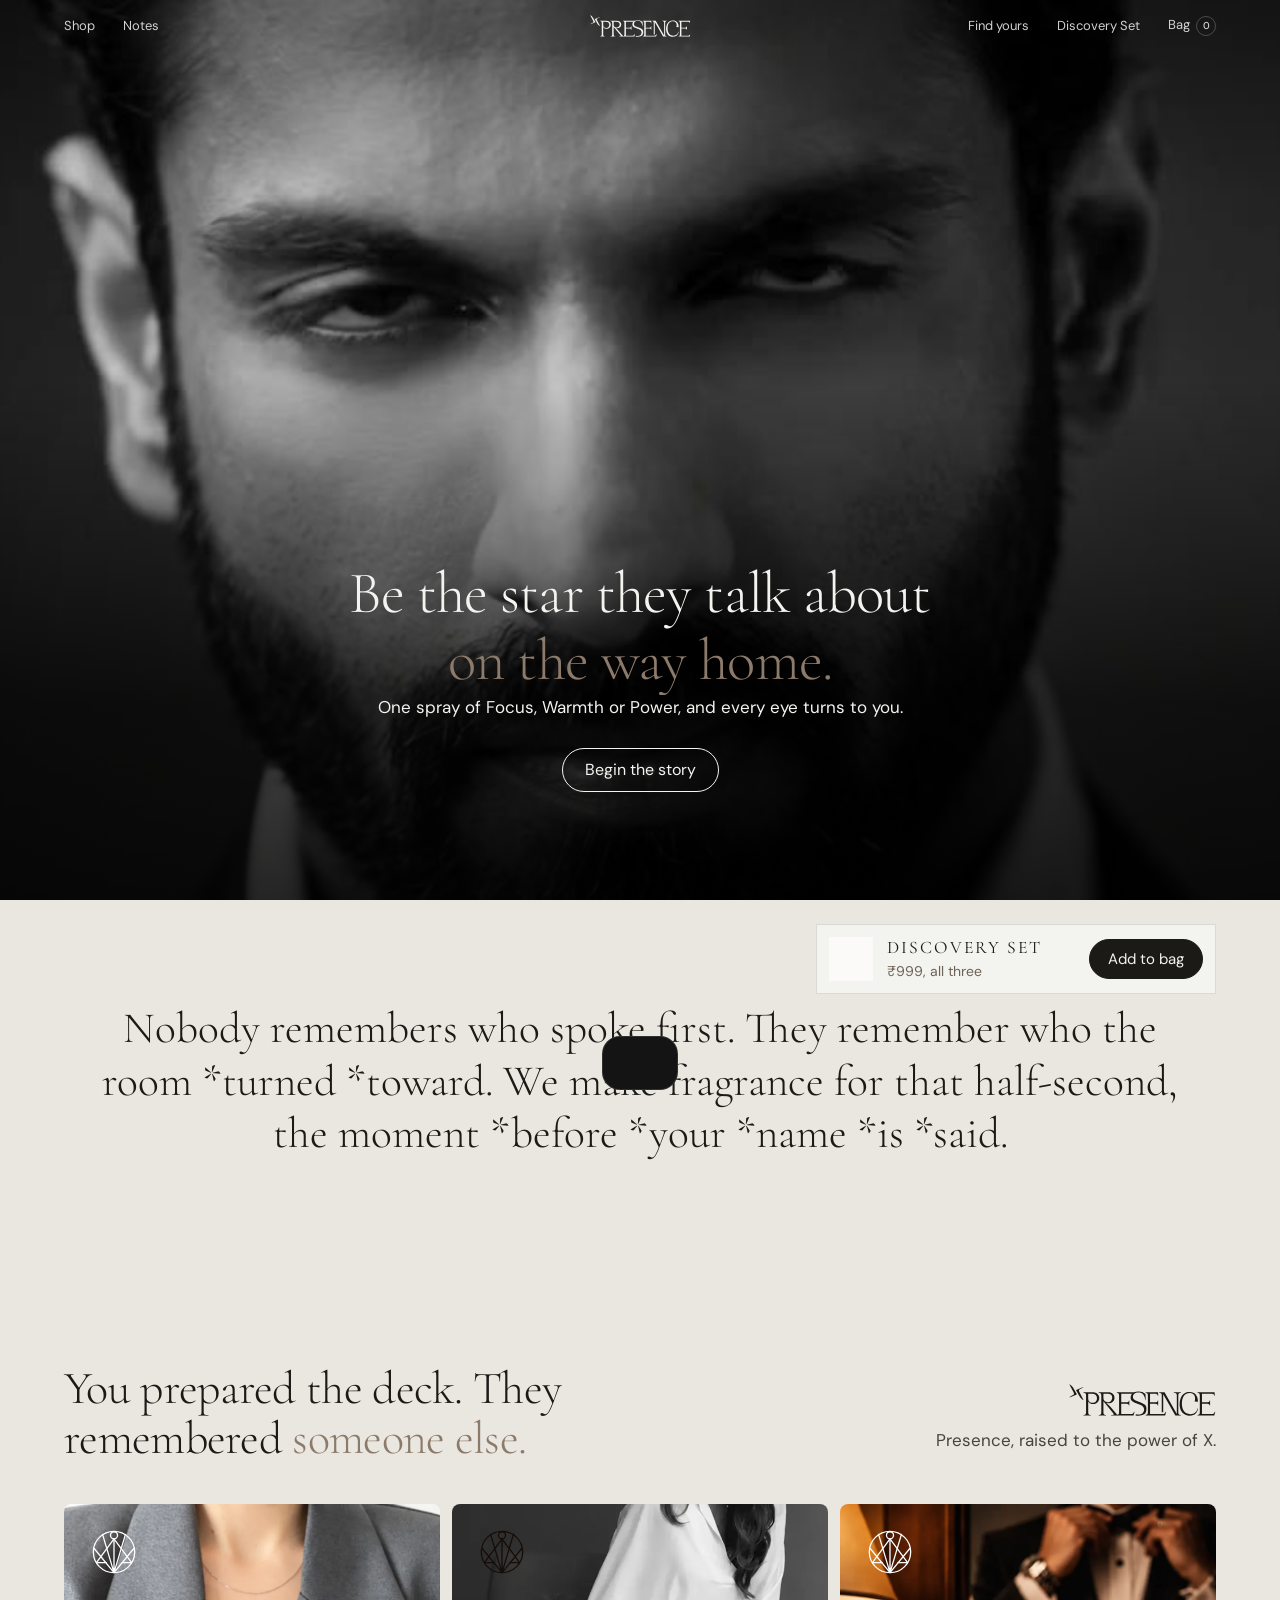
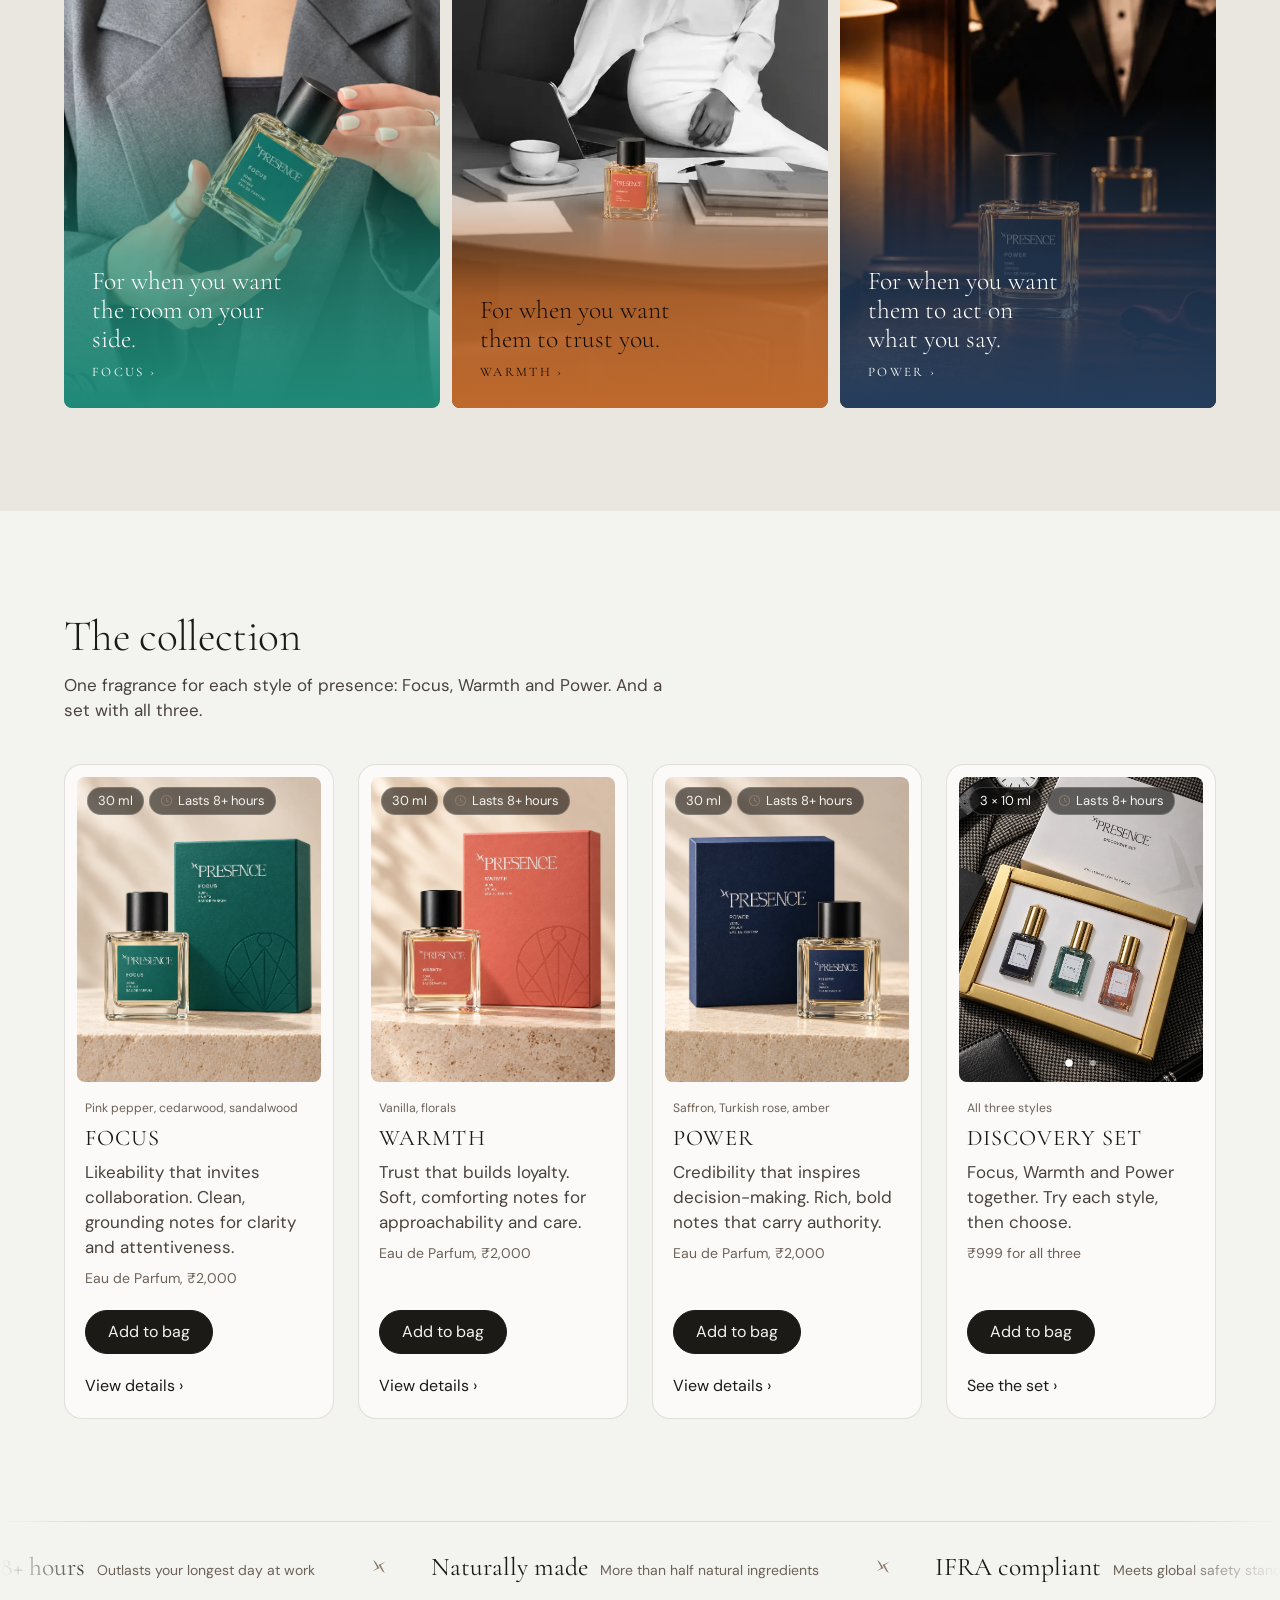
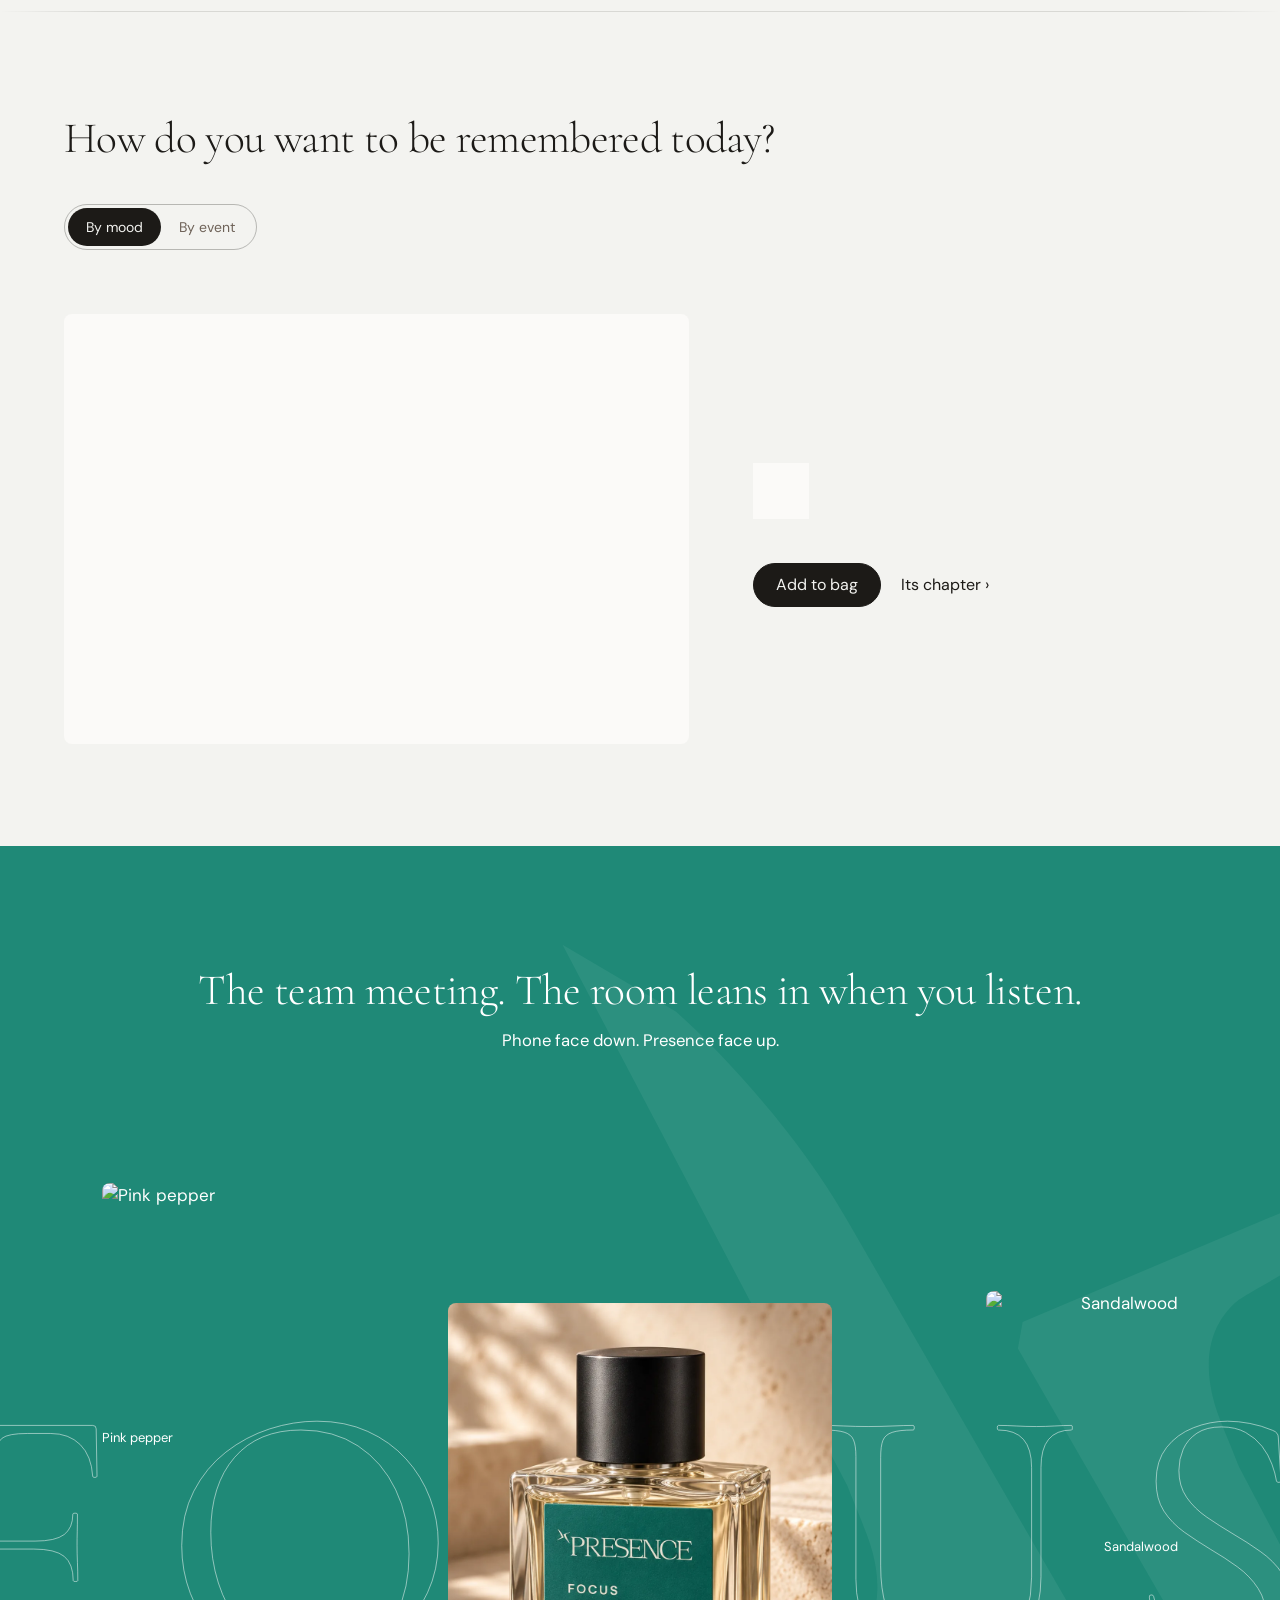
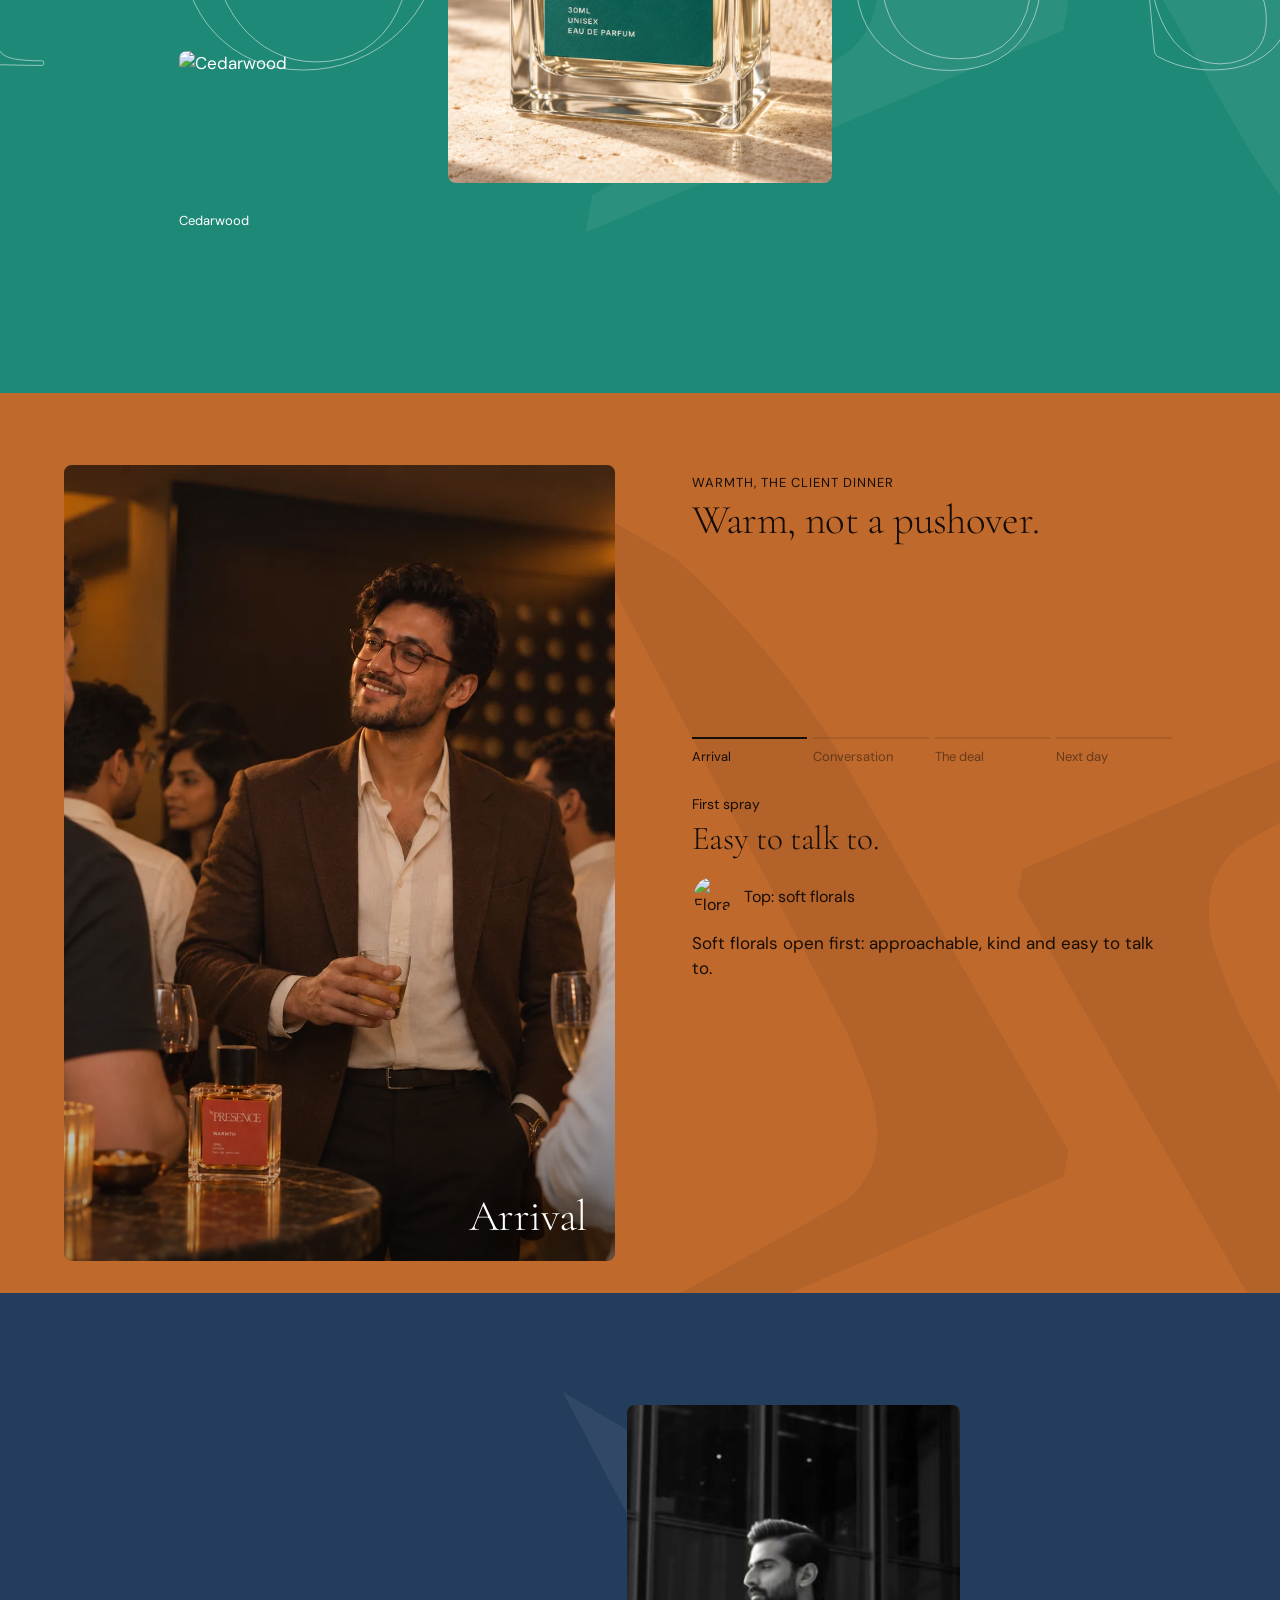
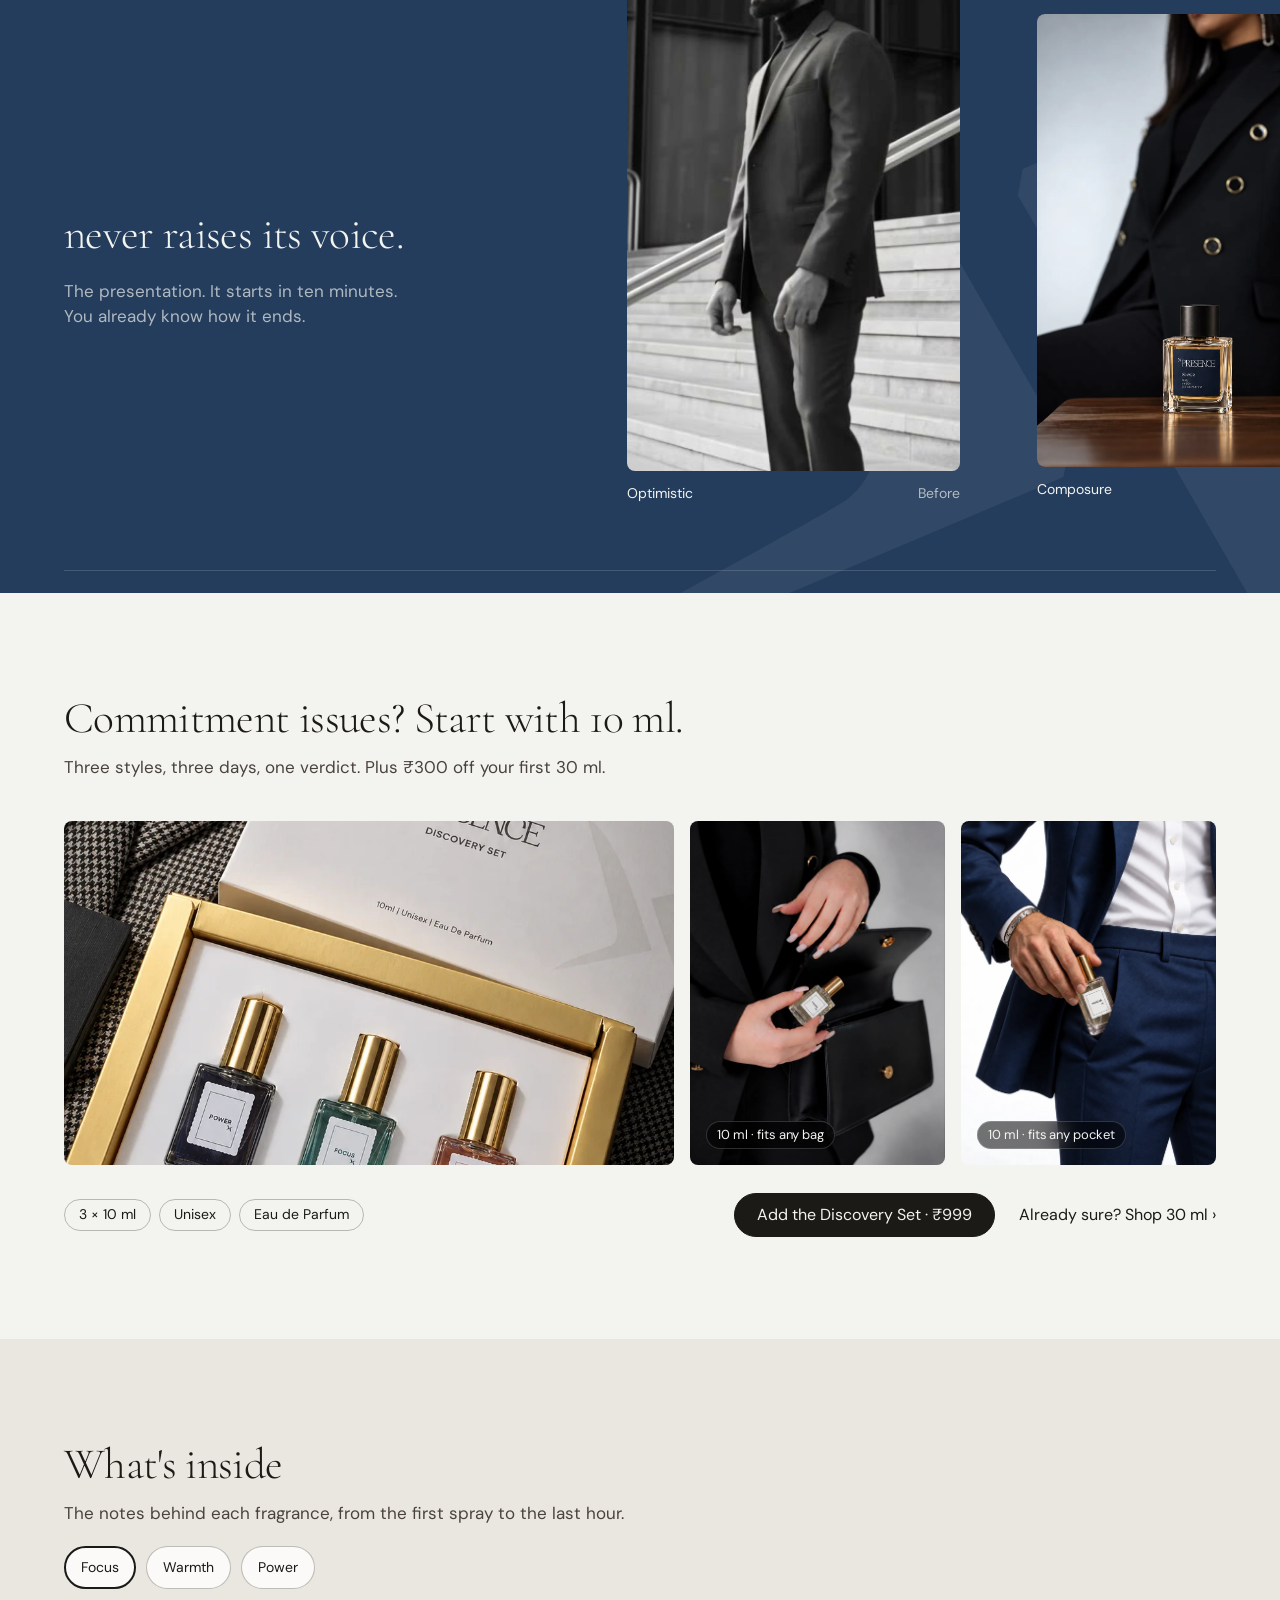
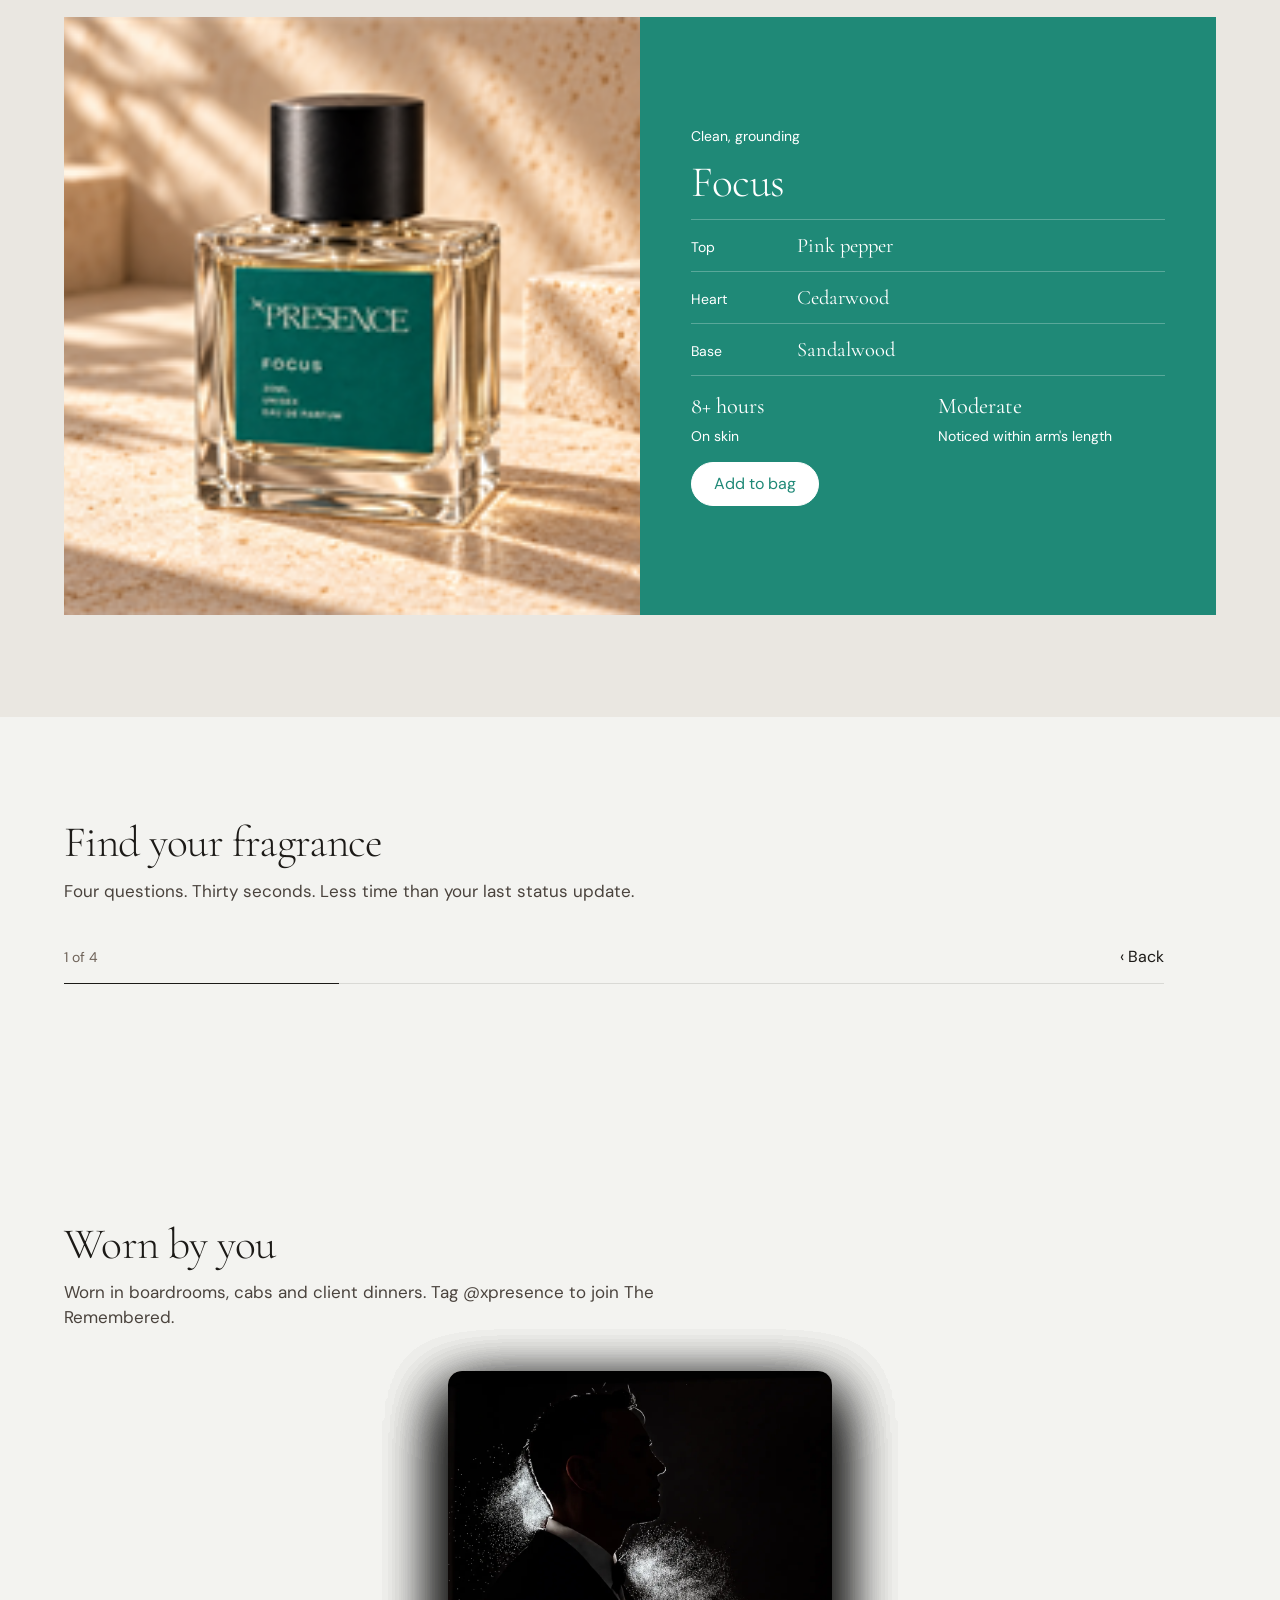
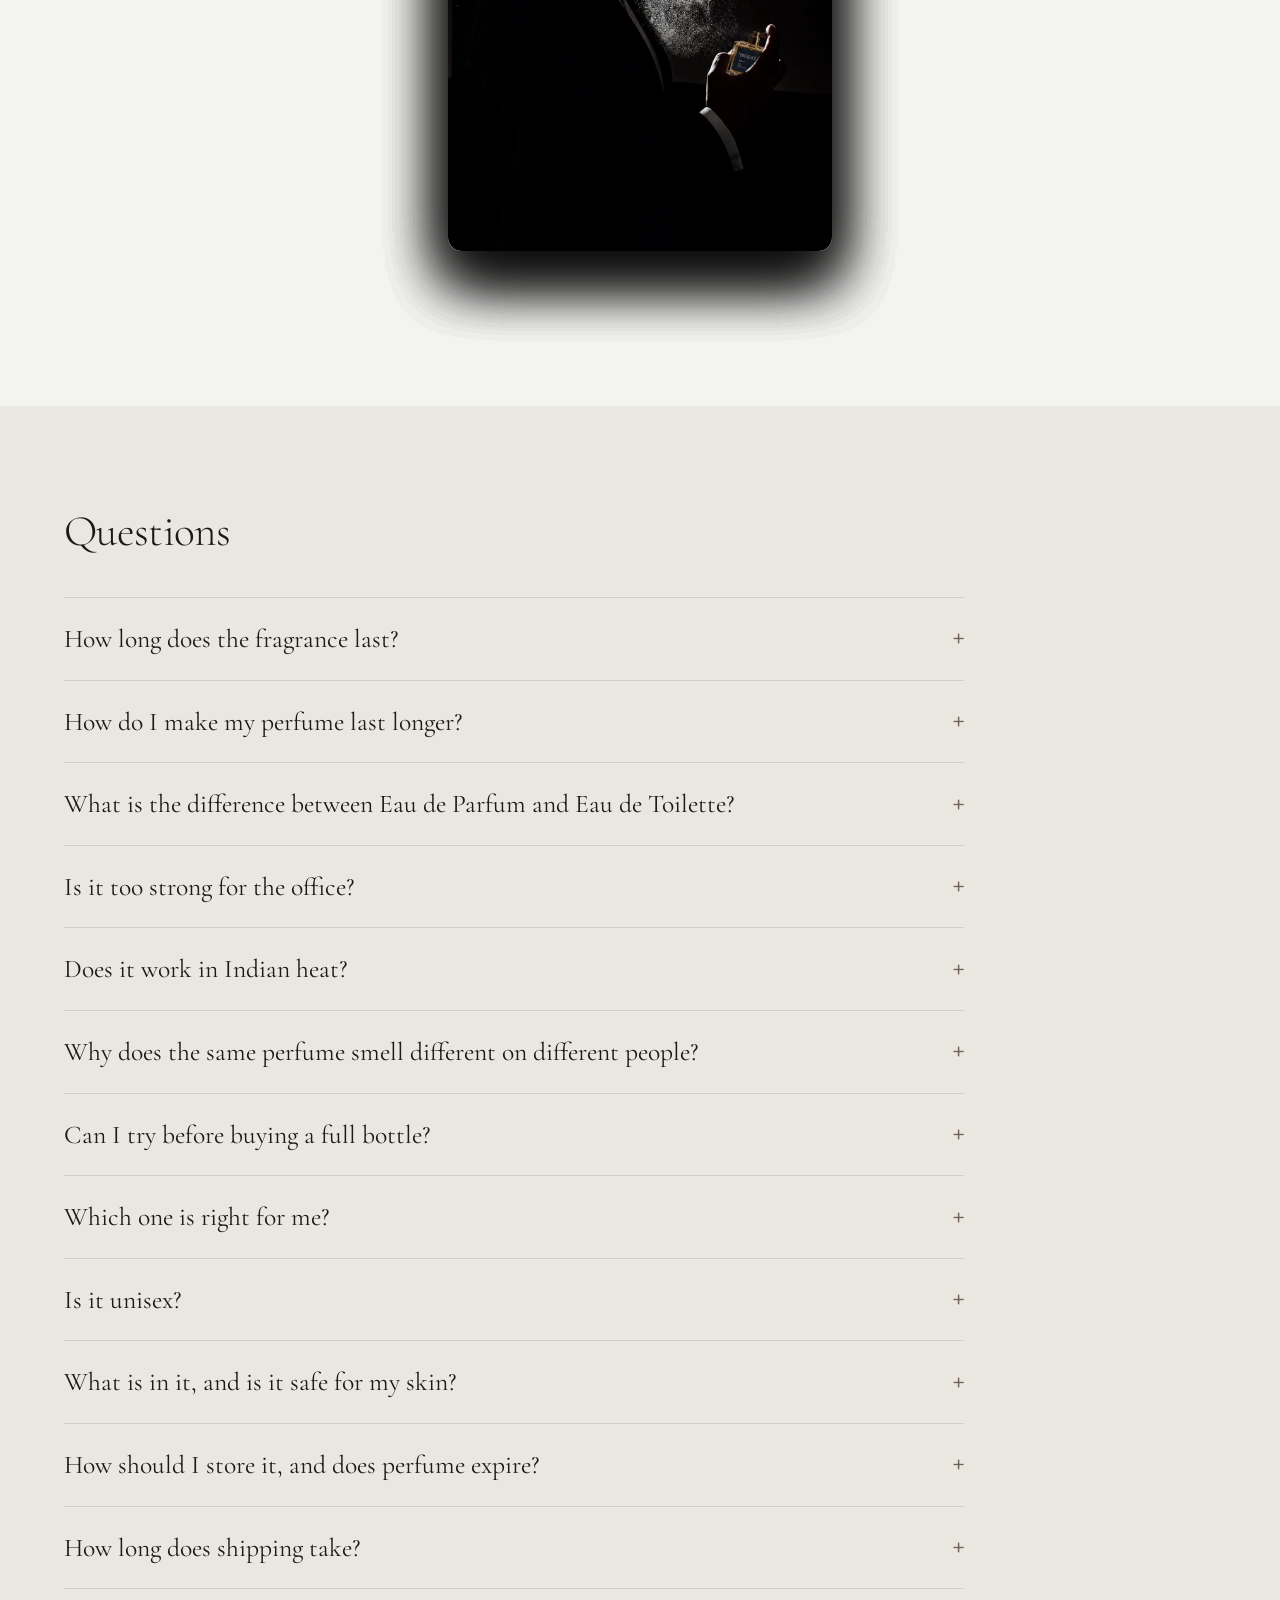
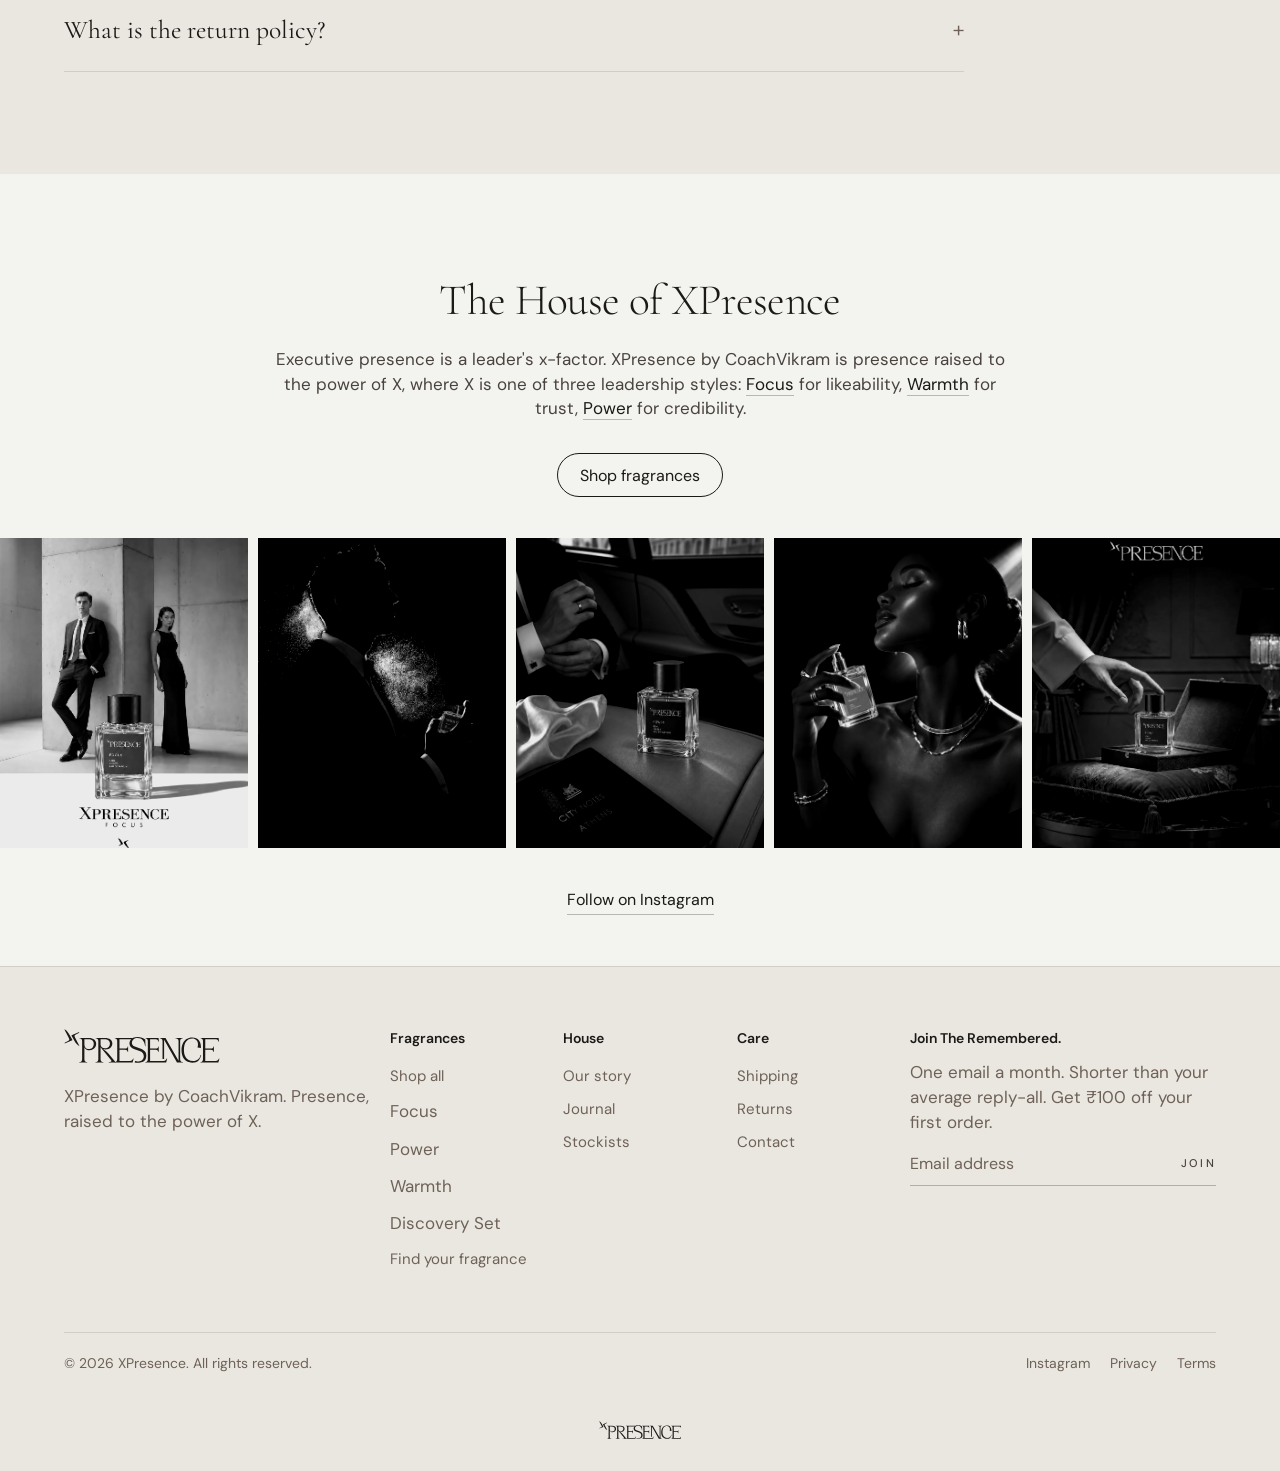
==== commit 02182bbf: "Hero "Be the star they talk about on the way home"; product and collection pages linked from the hom" ====
--- a/index.html
+++ b/index.html
@@ -1683,6 +1683,8 @@
 @media (min-width:900px){ .pb-x{width:44px;height:44px} .pb-x *{stroke-width:1.3px} }
 /* Client feedback round (3 Nov): Focus chapter add-on line under the headline */
 .focus-sub{margin:14px auto 0;font-family:var(--text);font-size:clamp(1rem,1.3vw,1.2rem);color:var(--muted);text-align:center}
+.hero-sub{text-wrap:balance}
+.hero h1 .line > span{text-wrap:balance}
 </style>
 </head>
 <body>
@@ -1690,7 +1692,7 @@
 <header class="nav" id="nav">
   <div class="nav-side">
     <button class="menu-btn" id="menuBtn" aria-label="Open menu" aria-expanded="false"><span></span><span></span></button>
-    <a class="nav-link-d" href="#collection">Shop</a>
+    <a class="nav-link-d" href="collection.html">Shop</a>
     <a class="nav-link-d" href="#notes">Notes</a>
   </div>
   <a href="#top" class="logo" aria-label="XPresence home"><svg class="logo-svg" focusable="false" aria-hidden="true" xmlns="http://www.w3.org/2000/svg" viewBox="537.8 392.8 524.4 114.5" fill="currentColor"><path d="M544.86 397.34C546.54 398.85 548.25 400.65 549.98 402.74C551.70 404.83 553.13 406.89 554.26 408.94L565.84 429.03L565.59 430.45L540.01 441.27L540.37 439.26C544.67 436.86 553.39 432.13 554.00 431.65C556.68 429.51 555.28 425.95 555.09 425.40C554.89 424.85 554.45 423.83 554.02 422.72L538.78 393.75L544.86 397.34"/><path d="M584.13 447.05C582.44 445.54 580.74 443.74 579.01 441.66C577.29 439.56 575.86 437.50 574.73 435.46L563.14 415.37L563.40 413.95L588.98 403.13L588.62 405.13C584.31 407.54 575.59 412.26 574.98 412.75C572.31 414.89 573.70 418.44 573.90 418.99C574.09 419.54 574.54 420.56 574.97 421.68L590.21 450.64L584.13 447.05"/><path d="M634.09 455.33C636.73 452.00 638.05 448.13 638.05 443.72C638.05 438.79 636.56 434.86 633.57 431.92C630.59 428.98 625.60 427.51 618.59 427.51L606.53 427.51L606.53 444.63C606.53 448.95 607.70 452.65 610.03 455.72C612.37 458.79 616.21 460.33 621.57 460.33C627.28 460.33 631.45 458.66 634.09 455.33M639.54 428.15C643.91 431.79 646.09 436.72 646.09 442.94C646.09 446.66 645.18 450.17 643.37 453.45C641.55 456.74 638.91 459.37 635.46 461.36C632.00 463.35 627.93 464.35 623.26 464.35C619.80 464.35 616.86 463.74 614.44 462.53C612.02 461.32 610.18 459.92 608.93 458.32C607.67 456.72 606.92 455.31 606.66 454.10L606.53 454.10L606.53 494.83C606.53 498.20 607.44 500.56 609.25 501.90C611.07 503.24 613.23 503.91 615.74 503.91L615.74 505.34L589.54 505.34L589.54 503.91C592.04 503.91 594.22 503.24 596.09 501.90C597.94 500.56 598.87 498.20 598.87 494.83L598.87 433.21C598.87 429.84 597.94 427.49 596.09 426.15C594.22 424.81 592.04 424.13 589.54 424.13L589.54 422.71L621.57 422.71C629.18 422.71 635.17 424.52 639.54 428.15"/><path d="M660.99 443.33C660.99 448.00 662.35 451.57 665.08 454.04C667.80 456.50 671.24 457.73 675.39 457.73C680.92 457.73 685.16 456.22 688.10 453.19C691.04 450.17 692.51 446.58 692.51 442.43C692.51 437.58 691.04 433.89 688.10 431.33C685.16 428.78 680.14 427.51 673.05 427.51L660.99 427.51L660.99 443.33M710.93 503.91L710.93 505.34L688.62 505.34L688.62 503.91C694.59 503.91 697.57 502.83 697.57 500.67C697.57 499.72 697.01 498.55 695.88 497.17L660.99 454.62L660.99 494.83C660.99 498.20 661.90 500.56 663.71 501.90C665.53 503.24 667.69 503.91 670.20 503.91L670.20 505.34L644.00 505.34L644.00 503.91C646.50 503.91 648.69 503.24 650.55 501.90C652.41 500.56 653.34 498.20 653.34 494.83L653.34 433.21C653.34 429.84 652.41 427.49 650.55 426.15C648.69 424.81 646.50 424.14 644.00 424.14L644.00 422.71L676.04 422.71C683.73 422.71 689.74 424.39 694.07 427.77C698.39 431.14 700.55 435.90 700.55 442.04C700.55 447.83 698.54 452.54 694.52 456.18C690.50 459.81 684.73 461.62 677.21 461.62C674.95 461.62 672.79 461.23 670.72 460.46L670.59 460.71C676.99 464.78 682.61 469.75 687.45 475.63L710.93 503.91"/><path d="M869.65 493.75L869.65 433.21C869.65 429.84 868.72 427.49 866.86 426.15C865.00 424.81 862.82 424.13 860.31 424.13L860.31 422.71L879.77 422.71L923.61 499.89L923.61 433.21C923.61 429.84 922.53 427.49 920.37 426.15C918.21 424.81 915.65 424.13 912.72 424.13L912.72 422.71L938.27 422.71L938.27 424.13C935.76 424.13 933.58 424.81 931.72 426.15C929.86 427.49 928.93 429.84 928.93 433.21L928.93 494.83C928.93 498.20 929.86 500.56 931.72 501.90C933.58 503.24 935.76 503.91 938.27 503.91L938.27 505.34L918.30 505.34L874.97 429.06L874.97 493.75L869.65 493.75"/><path d="M989.52 494.83C993.89 490.85 996.64 485.92 997.76 480.04L999.71 480.43C998.32 487.61 995.43 493.71 991.01 498.72C986.60 503.74 979.47 506.25 969.61 506.25C958.20 506.25 949.33 502.53 943.02 495.09C936.71 487.65 933.55 477.19 933.55 463.70C933.55 455.40 935.04 448.05 938.03 441.65C941.01 435.25 945.20 430.28 950.61 426.73C956.01 423.18 962.30 421.41 969.48 421.41C979.69 421.41 987.17 424.55 991.92 430.82C996.68 437.09 999.06 444.80 999.06 453.97L999.06 456.56L987.38 455.14C988.51 451.51 989.07 448.00 989.07 444.63C989.07 438.75 987.32 434.01 983.82 430.43C980.31 426.84 975.62 425.04 969.74 425.04C961.18 425.04 954.37 428.29 949.31 434.77C944.25 441.26 941.72 450.90 941.72 463.70C941.72 471.74 943.02 478.55 945.61 484.13C948.21 489.71 951.80 493.88 956.38 496.65C960.96 499.42 966.28 500.80 972.34 500.80C979.43 500.80 985.16 498.81 989.52 494.83"/><path d="M1059.69 492.14C1058.91 494.02 1057.87 495.56 1056.56 497.10C1054.61 499.39 1051.95 500.54 1048.58 500.54L1013.56 500.54L1013.56 463.05L1032.13 463.05C1035.50 463.05 1037.86 463.76 1039.20 465.19C1040.54 466.62 1041.21 468.24 1041.21 470.05L1042.64 470.05L1042.64 451.51L1041.21 451.51C1041.21 453.32 1040.54 454.94 1039.20 456.37C1037.86 457.80 1035.50 458.51 1032.13 458.51L1013.56 458.51L1013.56 427.51L1049.36 427.51C1052.47 427.51 1054.72 428.59 1056.10 430.75C1057.04 432.21 1057.66 433.65 1058.08 435.43L1059.62 435.19L1058.83 425.69L1058.57 422.71L997.62 422.71L997.62 424.21C999.68 424.37 1001.52 425.00 1003.11 426.15C1004.97 427.49 1005.90 429.84 1005.90 433.21L1005.90 494.83C1005.90 498.20 1004.97 500.56 1003.11 501.90C1001.52 503.05 999.68 503.67 997.62 503.84L997.62 505.34L1057.79 505.34L1058.57 502.35L1061.22 492.61L1059.69 492.14"/><path d="M770.79 492.14C770.01 494.02 768.97 495.56 767.66 497.10C765.71 499.39 763.05 500.54 759.68 500.54L724.66 500.54L724.66 463.05L743.23 463.05C746.60 463.05 748.96 463.76 750.30 465.19C751.64 466.62 752.31 468.24 752.31 470.05L753.74 470.05L753.74 451.51L752.31 451.51C752.31 453.32 751.64 454.94 750.30 456.37C748.96 457.80 746.60 458.51 743.23 458.51L724.66 458.51L724.66 427.51L764.69 427.51L771.07 422.71L708.77 422.71L708.77 424.21C710.81 424.38 712.63 425.01 714.21 426.15C716.07 427.49 717.00 429.84 717.00 433.21L717.00 494.83C717.00 498.20 716.07 500.56 714.21 501.90C712.63 503.04 710.81 503.66 708.77 503.83L708.77 505.34L768.89 505.34L769.67 502.35L772.32 492.61L770.79 492.14"/><path d="M809.76 467.49C806.32 464.09 801.25 461.16 794.54 458.68L776.27 452.06C772.83 450.83 770.34 449.11 768.80 446.90C767.25 444.70 766.48 442.23 766.48 439.49C766.48 434.64 768.18 430.73 771.58 427.78C774.97 424.82 779.76 423.34 785.94 423.34C793.52 423.34 799.28 425.66 803.21 430.29C807.14 434.92 809.76 441.92 811.09 451.27L812.41 451.27L811.48 428.50C804.87 422.59 796.48 419.63 786.33 419.63C780.07 419.63 774.82 420.65 770.58 422.68C766.35 424.71 763.23 427.31 761.25 430.49C759.26 433.67 758.27 437.06 758.27 440.68C758.27 445.89 759.55 449.95 762.11 452.86C764.67 455.77 768.33 458.07 773.10 459.74L792.29 466.63C801.82 469.89 806.59 475.80 806.59 484.36C806.59 489.57 804.78 493.85 801.16 497.20C797.54 500.56 792.47 502.23 785.94 502.23C782.74 502.23 779.80 501.79 777.10 500.94L775.86 505.48C778.58 505.95 782.75 506.20 785.94 506.20C794.41 506.20 801.36 504.53 806.78 501.17C812.21 497.82 814.92 491.38 814.92 481.85C814.92 475.67 813.20 470.88 809.76 467.49"/><path d="M883.85 492.14C883.07 494.02 882.03 495.56 880.72 497.10C878.77 499.39 876.11 500.54 872.74 500.54L827.78 500.54L827.78 463.05L846.35 463.05C849.72 463.05 852.08 463.76 853.42 465.19C854.76 466.62 855.43 468.24 855.43 470.05L856.86 470.05L856.86 451.51L855.43 451.51C855.43 453.32 854.76 454.94 853.42 456.37C852.08 457.80 849.72 458.51 846.35 458.51L827.78 458.51L827.78 427.51L847.05 427.51C850.16 427.51 852.41 428.59 853.79 430.75C854.73 432.21 855.35 433.65 855.77 435.43L857.31 435.19L856.52 425.69L856.26 422.71L812.01 422.71L812.01 424.22C814.01 424.41 815.79 425.03 817.34 426.15C819.20 427.49 820.12 429.84 820.12 433.21L820.12 494.83C820.12 498.20 819.20 500.56 817.34 501.90C815.79 503.02 814.01 503.64 812.01 503.83L812.01 505.34L881.95 505.34L882.73 502.35L885.39 492.61L883.85 492.14"/></svg></a>
@@ -1703,7 +1705,7 @@
 
 <nav class="mobile-menu" id="mobileMenu" aria-hidden="true">
   <a href="#problem">The story</a>
-  <a href="#collection">Shop all</a>
+  <a href="collection.html">Shop all</a>
   <a href="#notes">Notes</a>
   <a href="#occasions">Shop by mood</a>
   <a href="#quiz">Find your fragrance</a>
@@ -1721,10 +1723,10 @@
     </div>
     <div class="hero-content">
       <h1>
-        <span class="line"><span>Some enter a room.</span></span>
-        <span class="line"><span>Others <em>arrive.</em></span></span>
+        <span class="line"><span>Be the star they talk about</span></span>
+        <span class="line"><span><em>on the way home.</em></span></span>
       </h1>
-      <p class="hero-sub">Presence, raised to the power of X. Three fragrances for Focus, Warmth and Power.</p>
+      <p class="hero-sub">One spray of Focus, Warmth or Power, and every eye turns to you.</p>
       <div class="hero-ctas">
         <a href="#problem" class="btn">Begin the story</a>
       </div>
@@ -1768,33 +1770,33 @@
       </div>
       <div class="col-grid">
         <article class="col-card">
-          <a href="#focus" class="col-media" aria-label="Read the Focus chapter"><img src="assets/focus-pack.webp" alt="Focus, 30 ml, with its green case" loading="lazy" style="object-position:35% 60%"><span class="col-usps" aria-hidden="true"><span class="col-usp">30 ml</span><span class="col-usp"><svg viewBox="0 0 16 16" width="13" height="13" fill="none" stroke="currentColor" stroke-width="1.3"><circle cx="8" cy="8" r="6.2"/><path d="M8 4.6V8l2.3 1.5"/></svg>Lasts 8+ hours</span></span></a>
+          <a href="product.html?p=focus" class="col-media" aria-label="Focus, product details"><img src="assets/focus-pack.webp" alt="Focus, 30 ml, with its green case" loading="lazy" style="object-position:35% 60%"><span class="col-usps" aria-hidden="true"><span class="col-usp">30 ml</span><span class="col-usp"><svg viewBox="0 0 16 16" width="13" height="13" fill="none" stroke="currentColor" stroke-width="1.3"><circle cx="8" cy="8" r="6.2"/><path d="M8 4.6V8l2.3 1.5"/></svg>Lasts 8+ hours</span></span></a>
           <div class="col-meta">
             <p class="cap">Pink pepper, cedarwood, sandalwood</p>
             <h3>Focus</h3>
             <p class="col-line">Likeability that invites collaboration. Clean, grounding notes for clarity and attentiveness.</p>
-            <p class="cap"><span class="sr">30 ml </span>Eau de Parfum<span class="sr">. Lasts 8+ hours</span></p>
-            <div class="col-actions"><button class="btn" data-add="Focus" data-img="assets/focus-bottle.webp">Add to bag</button><a href="#focus" class="text-link">Its chapter</a></div>
+            <p class="cap"><span class="sr">30 ml </span>Eau de Parfum, ₹2,000<span class="sr">. Lasts 8+ hours</span></p>
+            <div class="col-actions"><button class="btn" data-add="Focus" data-img="assets/focus-bottle.webp">Add to bag</button><a href="product.html?p=focus" class="text-link">View details</a></div>
           </div>
         </article>
         <article class="col-card">
-          <a href="#warmth" class="col-media" aria-label="Read the Warmth chapter"><img src="assets/warmth-pack.webp" alt="Warmth, 30 ml, with its terracotta case" loading="lazy" style="object-position:40% 60%"><span class="col-usps" aria-hidden="true"><span class="col-usp">30 ml</span><span class="col-usp"><svg viewBox="0 0 16 16" width="13" height="13" fill="none" stroke="currentColor" stroke-width="1.3"><circle cx="8" cy="8" r="6.2"/><path d="M8 4.6V8l2.3 1.5"/></svg>Lasts 8+ hours</span></span></a>
+          <a href="product.html?p=warmth" class="col-media" aria-label="Warmth, product details"><img src="assets/warmth-pack.webp" alt="Warmth, 30 ml, with its terracotta case" loading="lazy" style="object-position:40% 60%"><span class="col-usps" aria-hidden="true"><span class="col-usp">30 ml</span><span class="col-usp"><svg viewBox="0 0 16 16" width="13" height="13" fill="none" stroke="currentColor" stroke-width="1.3"><circle cx="8" cy="8" r="6.2"/><path d="M8 4.6V8l2.3 1.5"/></svg>Lasts 8+ hours</span></span></a>
           <div class="col-meta">
             <p class="cap">Vanilla, florals</p>
             <h3>Warmth</h3>
             <p class="col-line">Trust that builds loyalty. Soft, comforting notes for approachability and care.</p>
-            <p class="cap"><span class="sr">30 ml </span>Eau de Parfum<span class="sr">. Lasts 8+ hours</span></p>
-            <div class="col-actions"><button class="btn" data-add="Warmth" data-img="assets/warmth-bottle.webp">Add to bag</button><a href="#warmth" class="text-link">Its chapter</a></div>
+            <p class="cap"><span class="sr">30 ml </span>Eau de Parfum, ₹2,000<span class="sr">. Lasts 8+ hours</span></p>
+            <div class="col-actions"><button class="btn" data-add="Warmth" data-img="assets/warmth-bottle.webp">Add to bag</button><a href="product.html?p=warmth" class="text-link">View details</a></div>
           </div>
         </article>
         <article class="col-card">
-          <a href="#power" class="col-media" aria-label="Read the Power chapter"><img src="assets/power-pack.webp" alt="Power, 30 ml, with its navy case" loading="lazy" style="object-position:55% 60%"><span class="col-usps" aria-hidden="true"><span class="col-usp">30 ml</span><span class="col-usp"><svg viewBox="0 0 16 16" width="13" height="13" fill="none" stroke="currentColor" stroke-width="1.3"><circle cx="8" cy="8" r="6.2"/><path d="M8 4.6V8l2.3 1.5"/></svg>Lasts 8+ hours</span></span></a>
+          <a href="product.html?p=power" class="col-media" aria-label="Power, product details"><img src="assets/power-pack.webp" alt="Power, 30 ml, with its navy case" loading="lazy" style="object-position:55% 60%"><span class="col-usps" aria-hidden="true"><span class="col-usp">30 ml</span><span class="col-usp"><svg viewBox="0 0 16 16" width="13" height="13" fill="none" stroke="currentColor" stroke-width="1.3"><circle cx="8" cy="8" r="6.2"/><path d="M8 4.6V8l2.3 1.5"/></svg>Lasts 8+ hours</span></span></a>
           <div class="col-meta">
             <p class="cap">Saffron, Turkish rose, amber</p>
             <h3>Power</h3>
             <p class="col-line">Credibility that inspires decision-making. Rich, bold notes that carry authority.</p>
-            <p class="cap"><span class="sr">30 ml </span>Eau de Parfum<span class="sr">. Lasts 8+ hours</span></p>
-            <div class="col-actions"><button class="btn" data-add="Power" data-img="assets/power-bottle.webp">Add to bag</button><a href="#power" class="text-link">Its chapter</a></div>
+            <p class="cap"><span class="sr">30 ml </span>Eau de Parfum, ₹2,000<span class="sr">. Lasts 8+ hours</span></p>
+            <div class="col-actions"><button class="btn" data-add="Power" data-img="assets/power-bottle.webp">Add to bag</button><a href="product.html?p=power" class="text-link">View details</a></div>
           </div>
         </article>
         <article class="col-card">
@@ -2144,7 +2146,7 @@
       </div>
       <div class="foot-col">
         <h4>Fragrances</h4>
-        <a class="hp" href="#focus" data-img="assets/focus-bottle.webp" data-label="Focus, 30 ml">Focus</a><a class="hp" href="#power" data-img="assets/power-bottle.webp" data-label="Power, 30 ml">Power</a><a class="hp" href="#warmth" data-img="assets/warmth-bottle.webp" data-label="Warmth, 30 ml">Warmth</a><a class="hp" href="#discovery" data-img="assets/focus-pack.webp" data-label="The Discovery Set">Discovery Set</a><a href="#quiz">Find your fragrance</a>
+        <a href="collection.html">Shop all</a><a class="hp" href="product.html?p=focus" data-img="assets/focus-bottle.webp" data-label="Focus, 30 ml">Focus</a><a class="hp" href="product.html?p=power" data-img="assets/power-bottle.webp" data-label="Power, 30 ml">Power</a><a class="hp" href="product.html?p=warmth" data-img="assets/warmth-bottle.webp" data-label="Warmth, 30 ml">Warmth</a><a class="hp" href="#discovery" data-img="assets/focus-pack.webp" data-label="The Discovery Set">Discovery Set</a><a href="#quiz">Find your fragrance</a>
       </div>
       <div class="foot-col">
         <h4>House</h4>
@@ -2716,9 +2718,9 @@
 
   /* SHOP: shared product data for the occasion picker, quiz and chapter bar */
   const PRODUCTS = {
-    focus:  { name: 'Focus',  img: 'assets/focus-bottle.webp',  href: '#focus',  spec: '30 ml Eau de Parfum' },
-    power:  { name: 'Power',  img: 'assets/power-bottle.webp',  href: '#power',  spec: '30 ml Eau de Parfum' },
-    warmth: { name: 'Warmth', img: 'assets/warmth-bottle.webp', href: '#warmth', spec: '30 ml Eau de Parfum' },
+    focus:  { name: 'Focus',  img: 'assets/focus-bottle.webp',  href: '#focus',  spec: '30 ml Eau de Parfum, ₹2,000' },
+    power:  { name: 'Power',  img: 'assets/power-bottle.webp',  href: '#power',  spec: '30 ml Eau de Parfum, ₹2,000' },
+    warmth: { name: 'Warmth', img: 'assets/warmth-bottle.webp', href: '#warmth', spec: '30 ml Eau de Parfum, ₹2,000' },
     set:    { name: 'Discovery Set', img: 'assets/discovery-creative-9x16.webp', href: '#discovery', spec: '₹999 for all three' }
   };
   const trioHTML = () => '<div class="trio">' + ['focus', 'warmth', 'power']
@@ -3004,7 +3006,7 @@
       bar.classList.remove('theme-focus', 'theme-power', 'theme-warmth');
       if (key !== 'set') bar.classList.add('theme-' + key);
       name.textContent = label;
-      spec.textContent = key === 'set' ? '₹999, all three' : '30 ml';
+      spec.textContent = key === 'set' ? '₹999, all three' : '30 ml, ₹2,000';
       armAdd(btn, key);
       bar.classList.add('show');
       document.body.classList.add('bar-on');
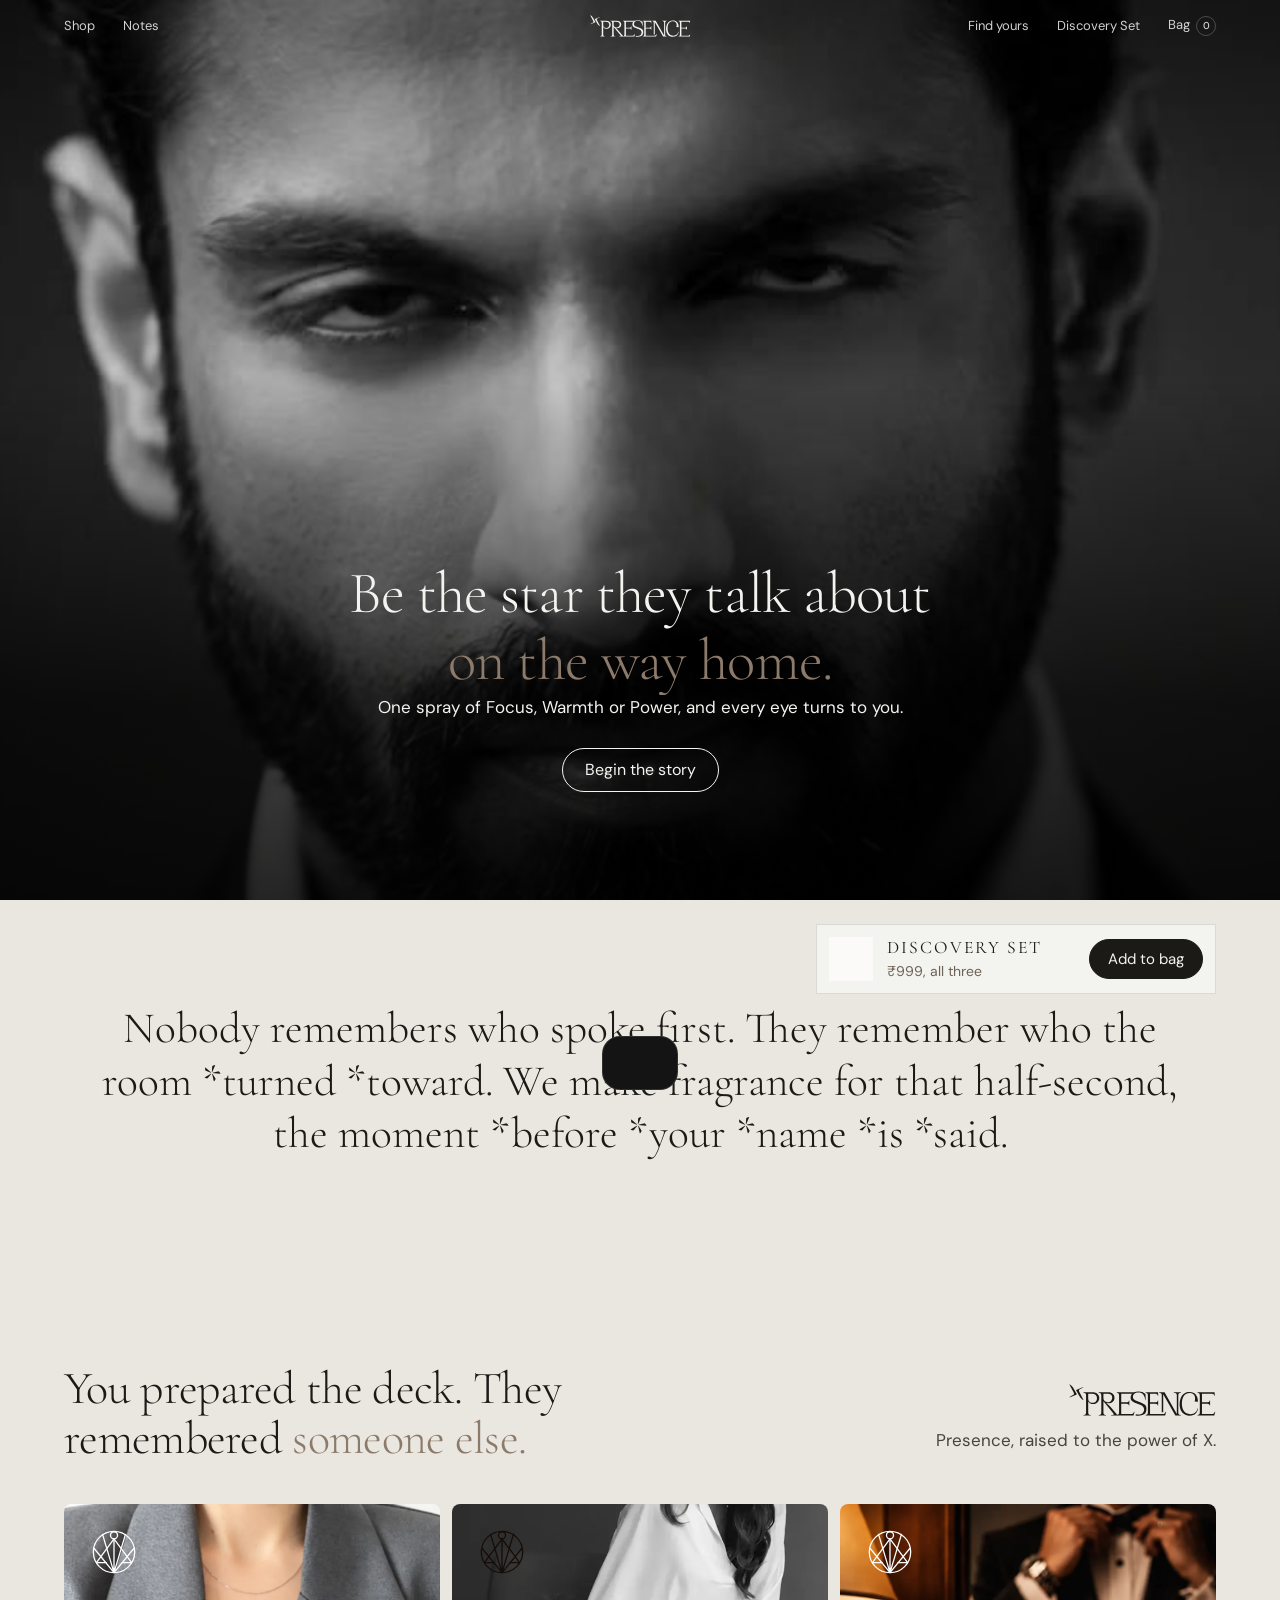
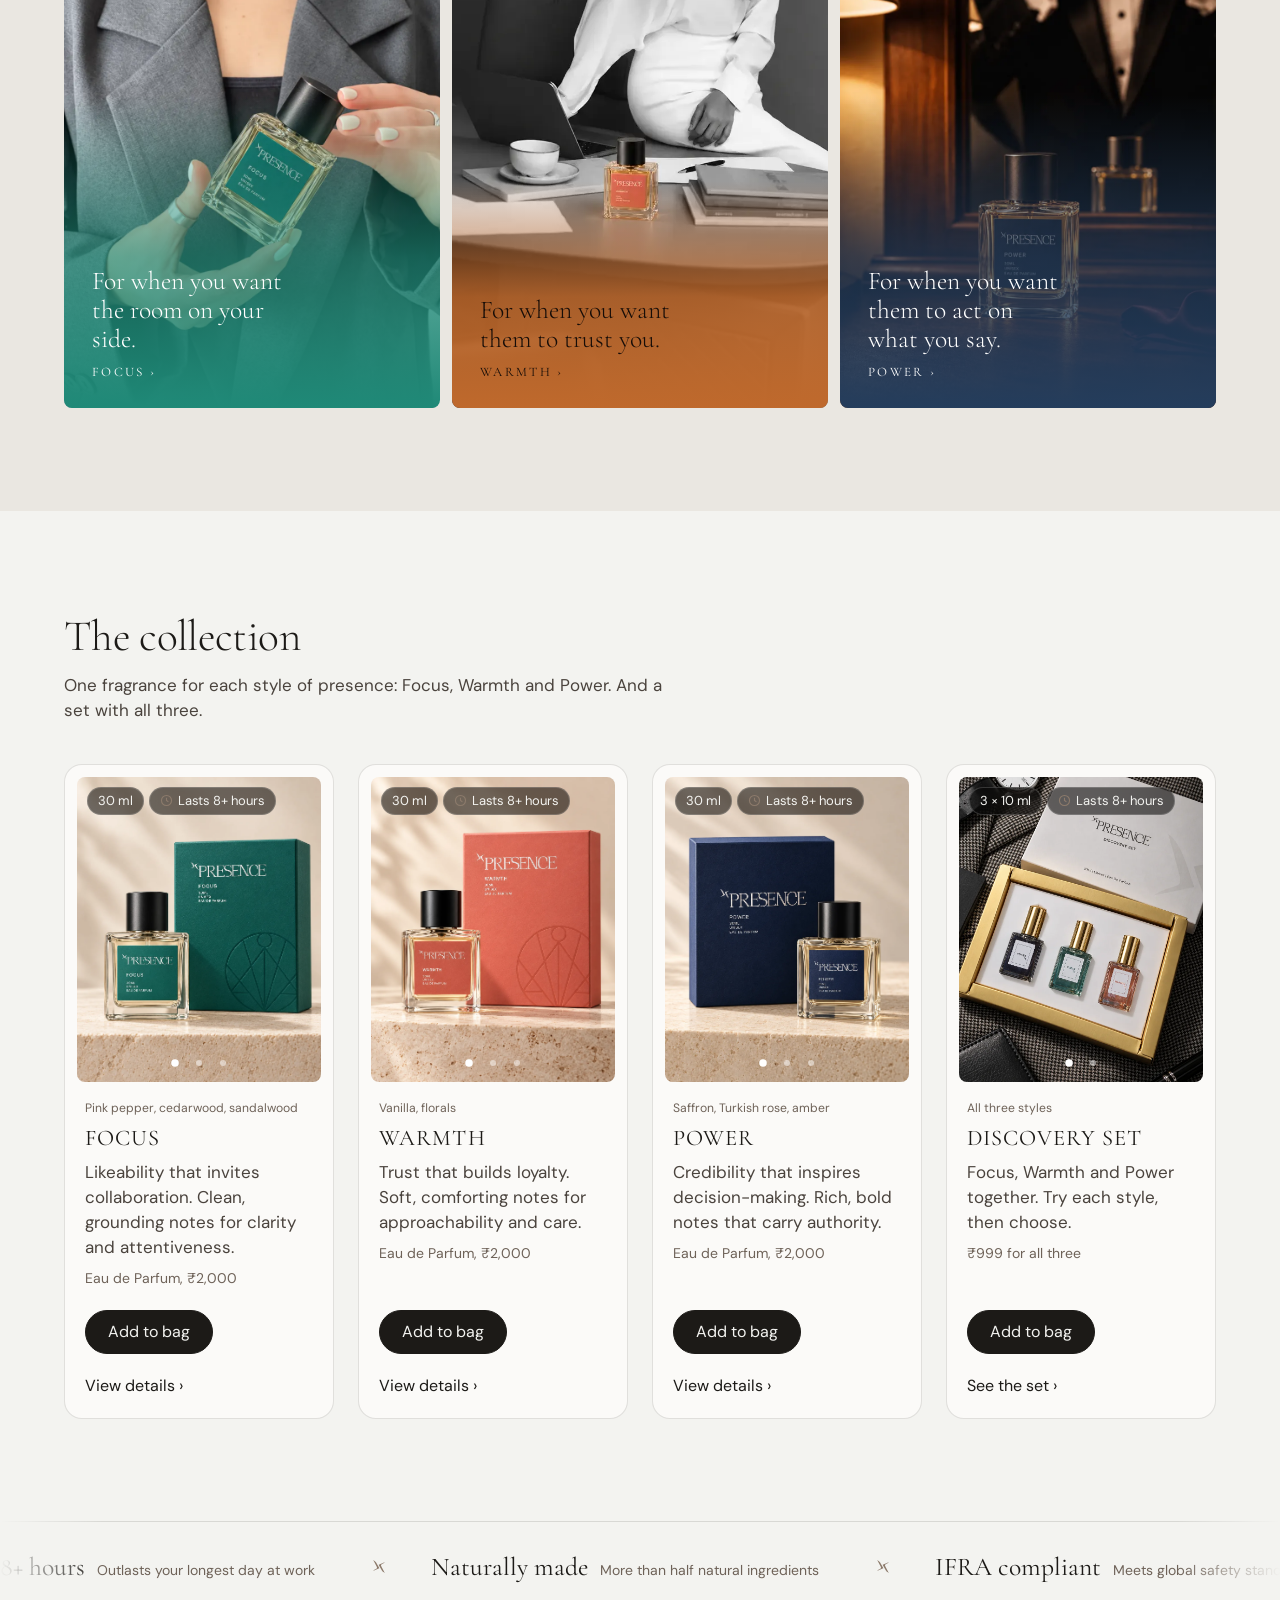
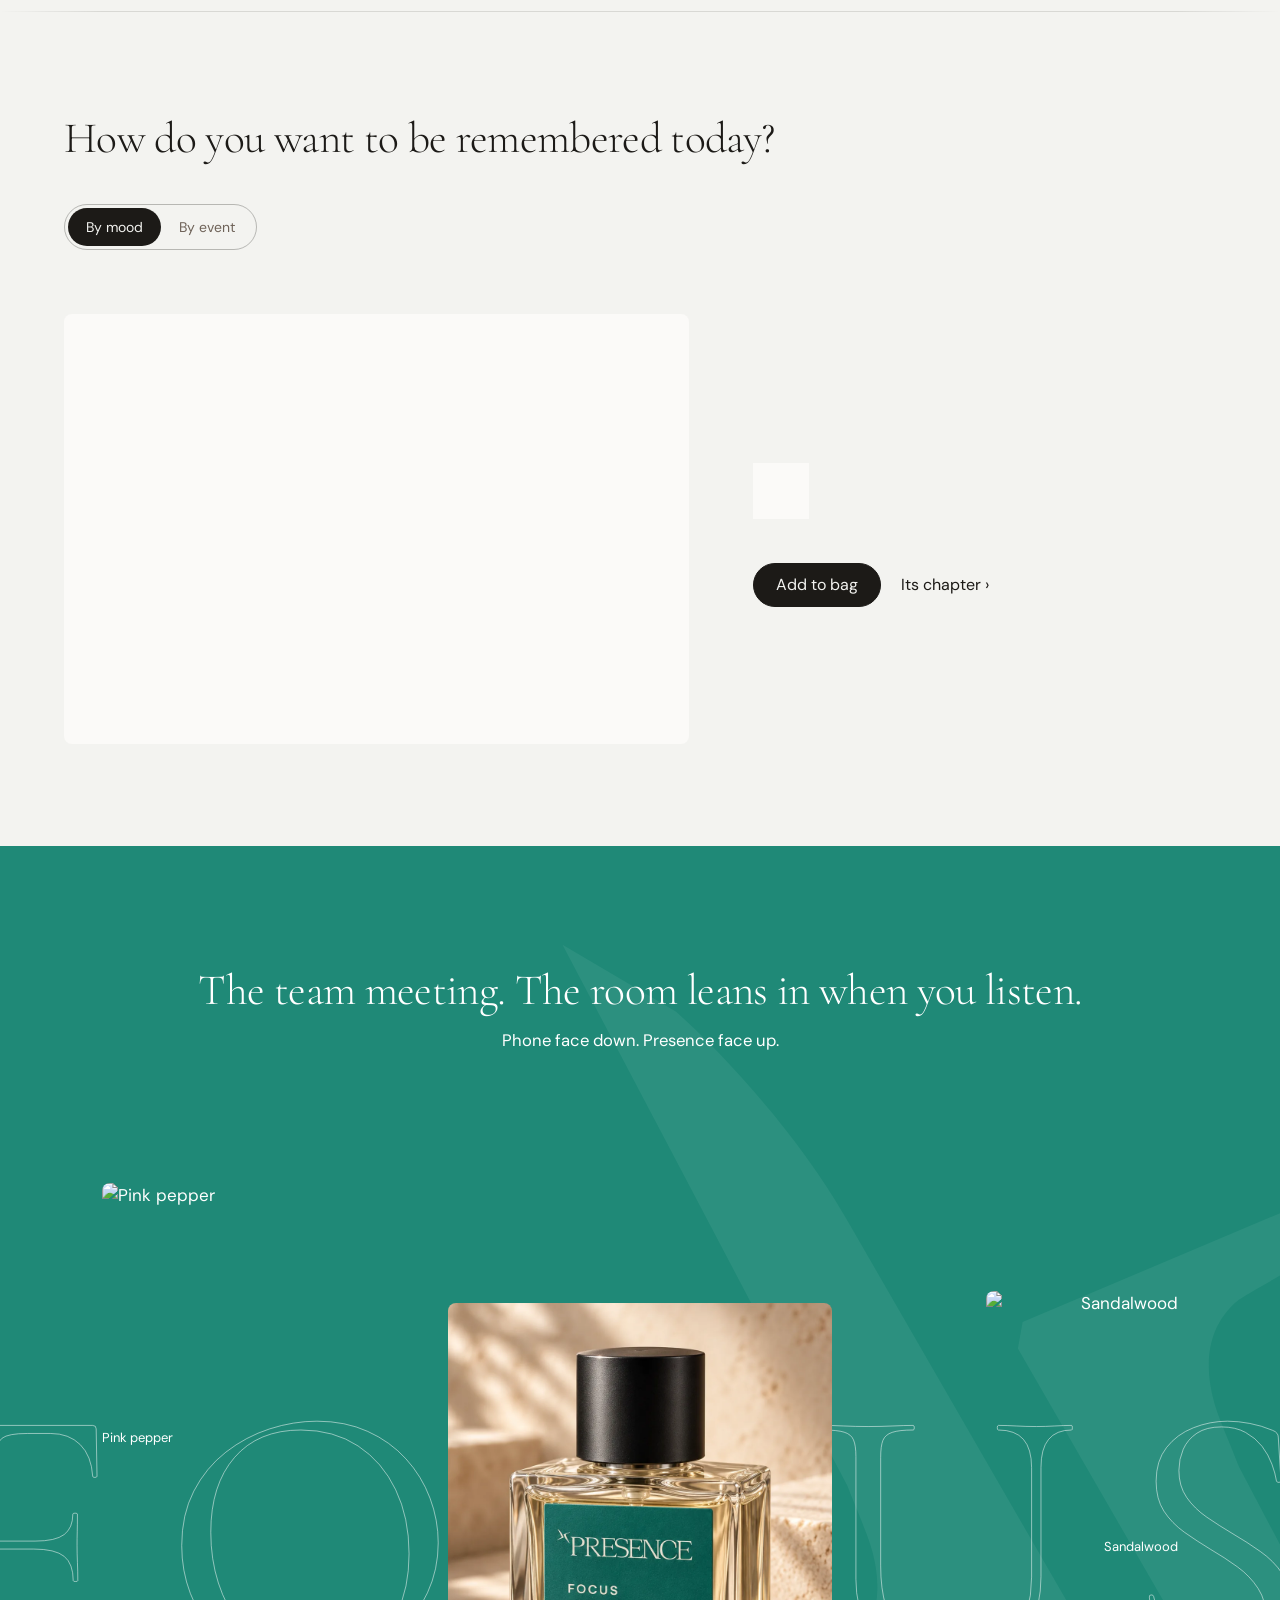
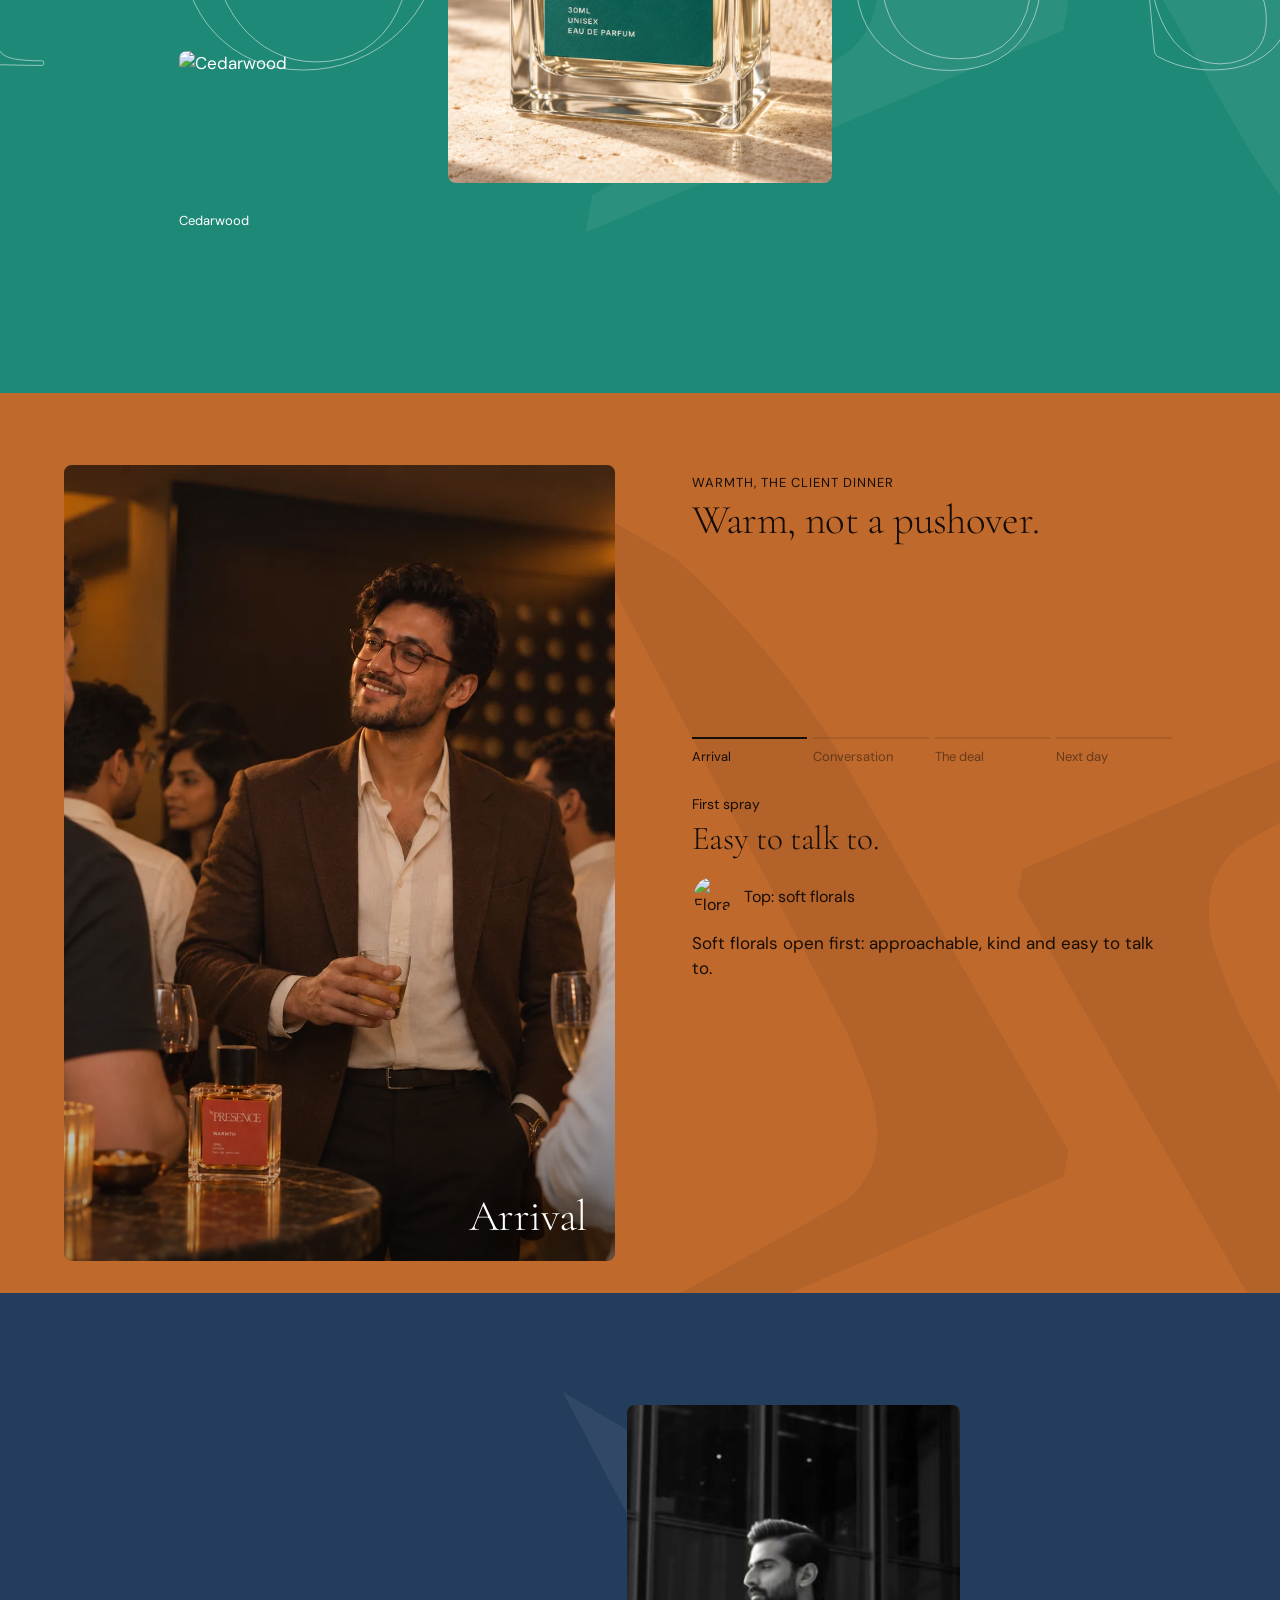
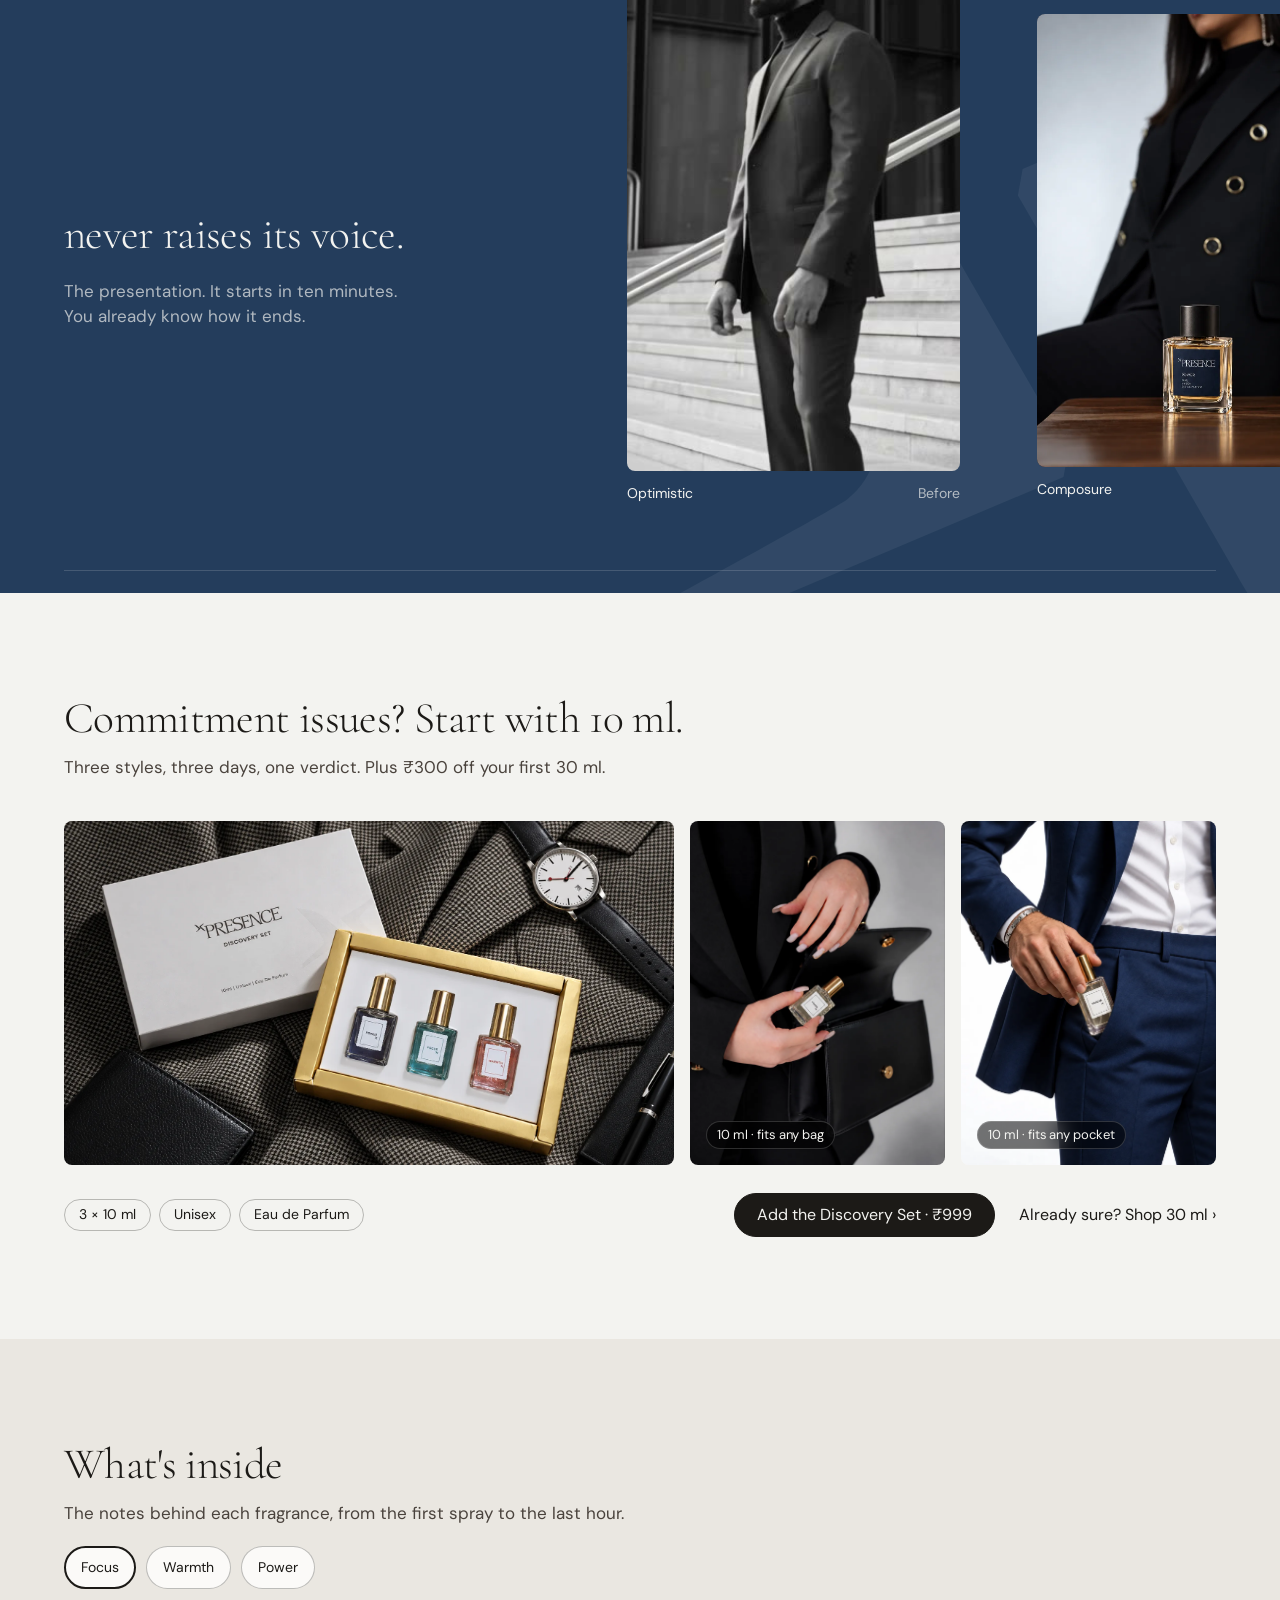
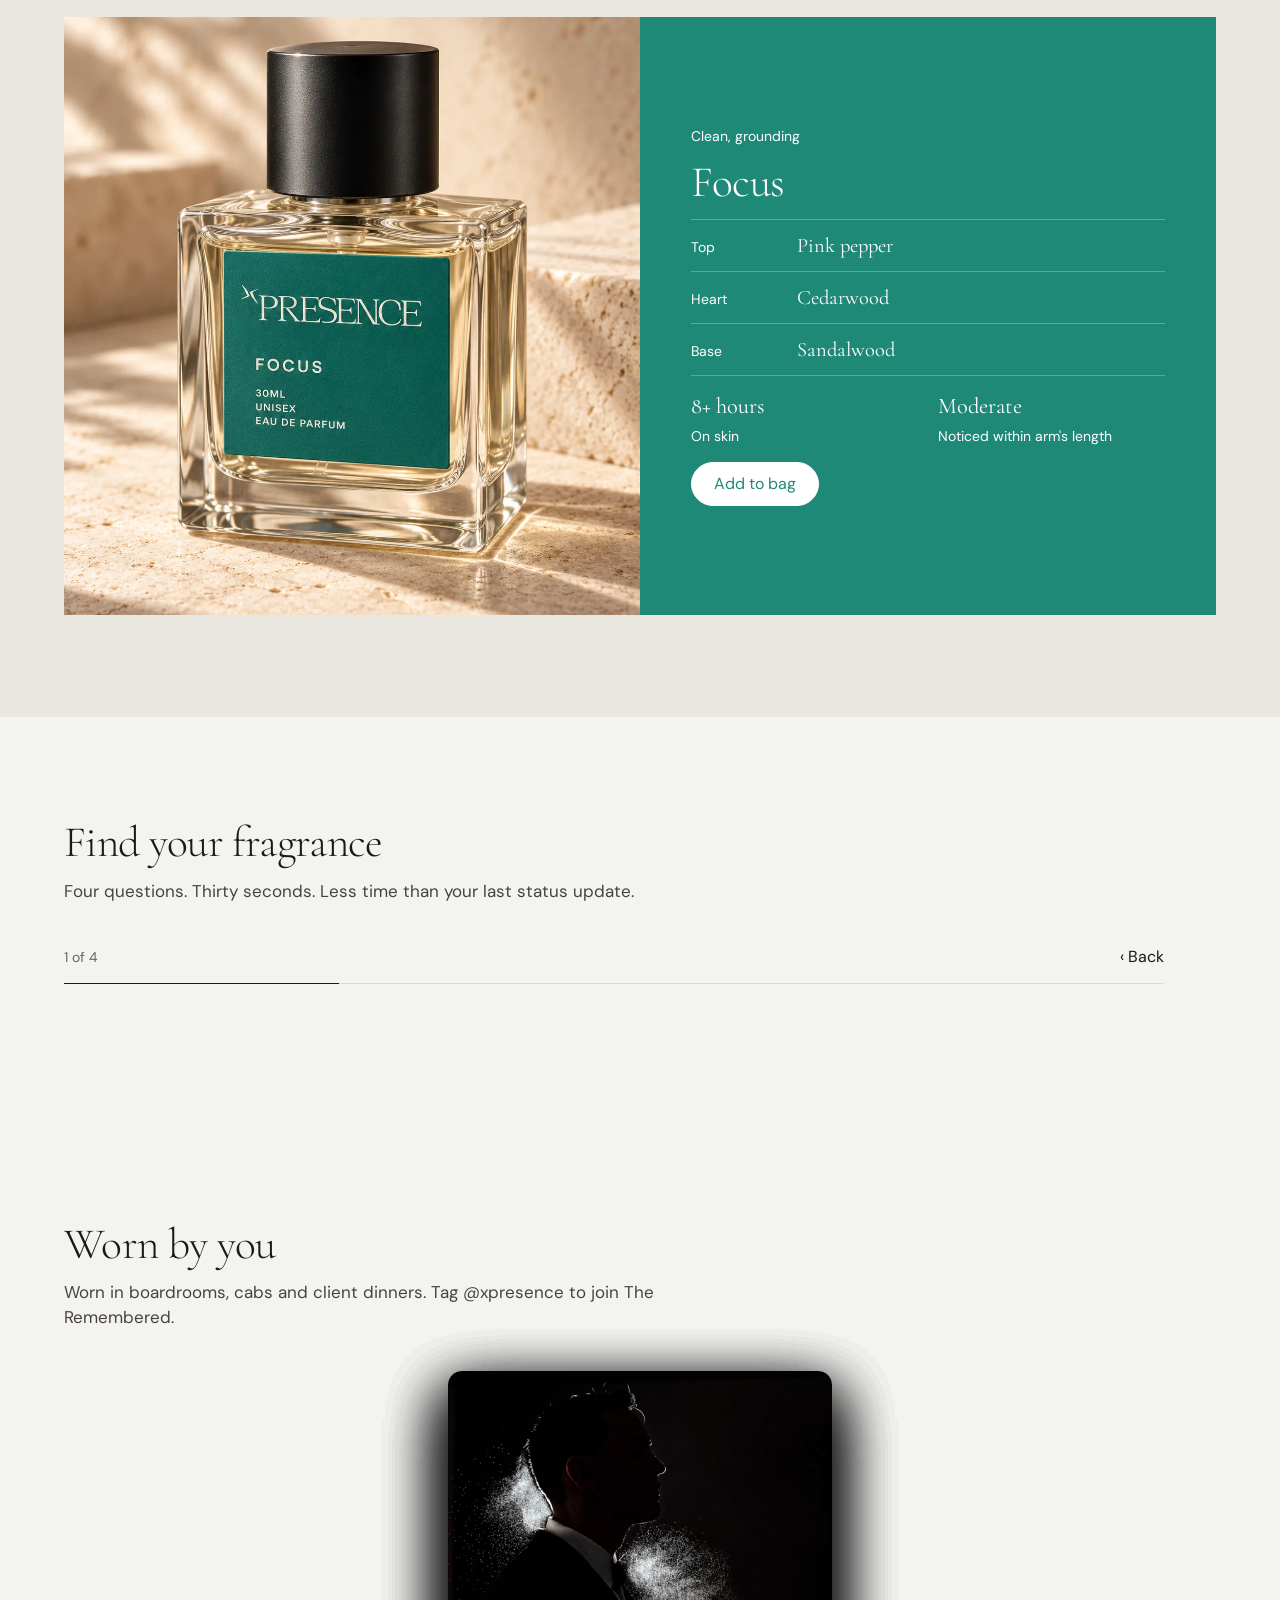
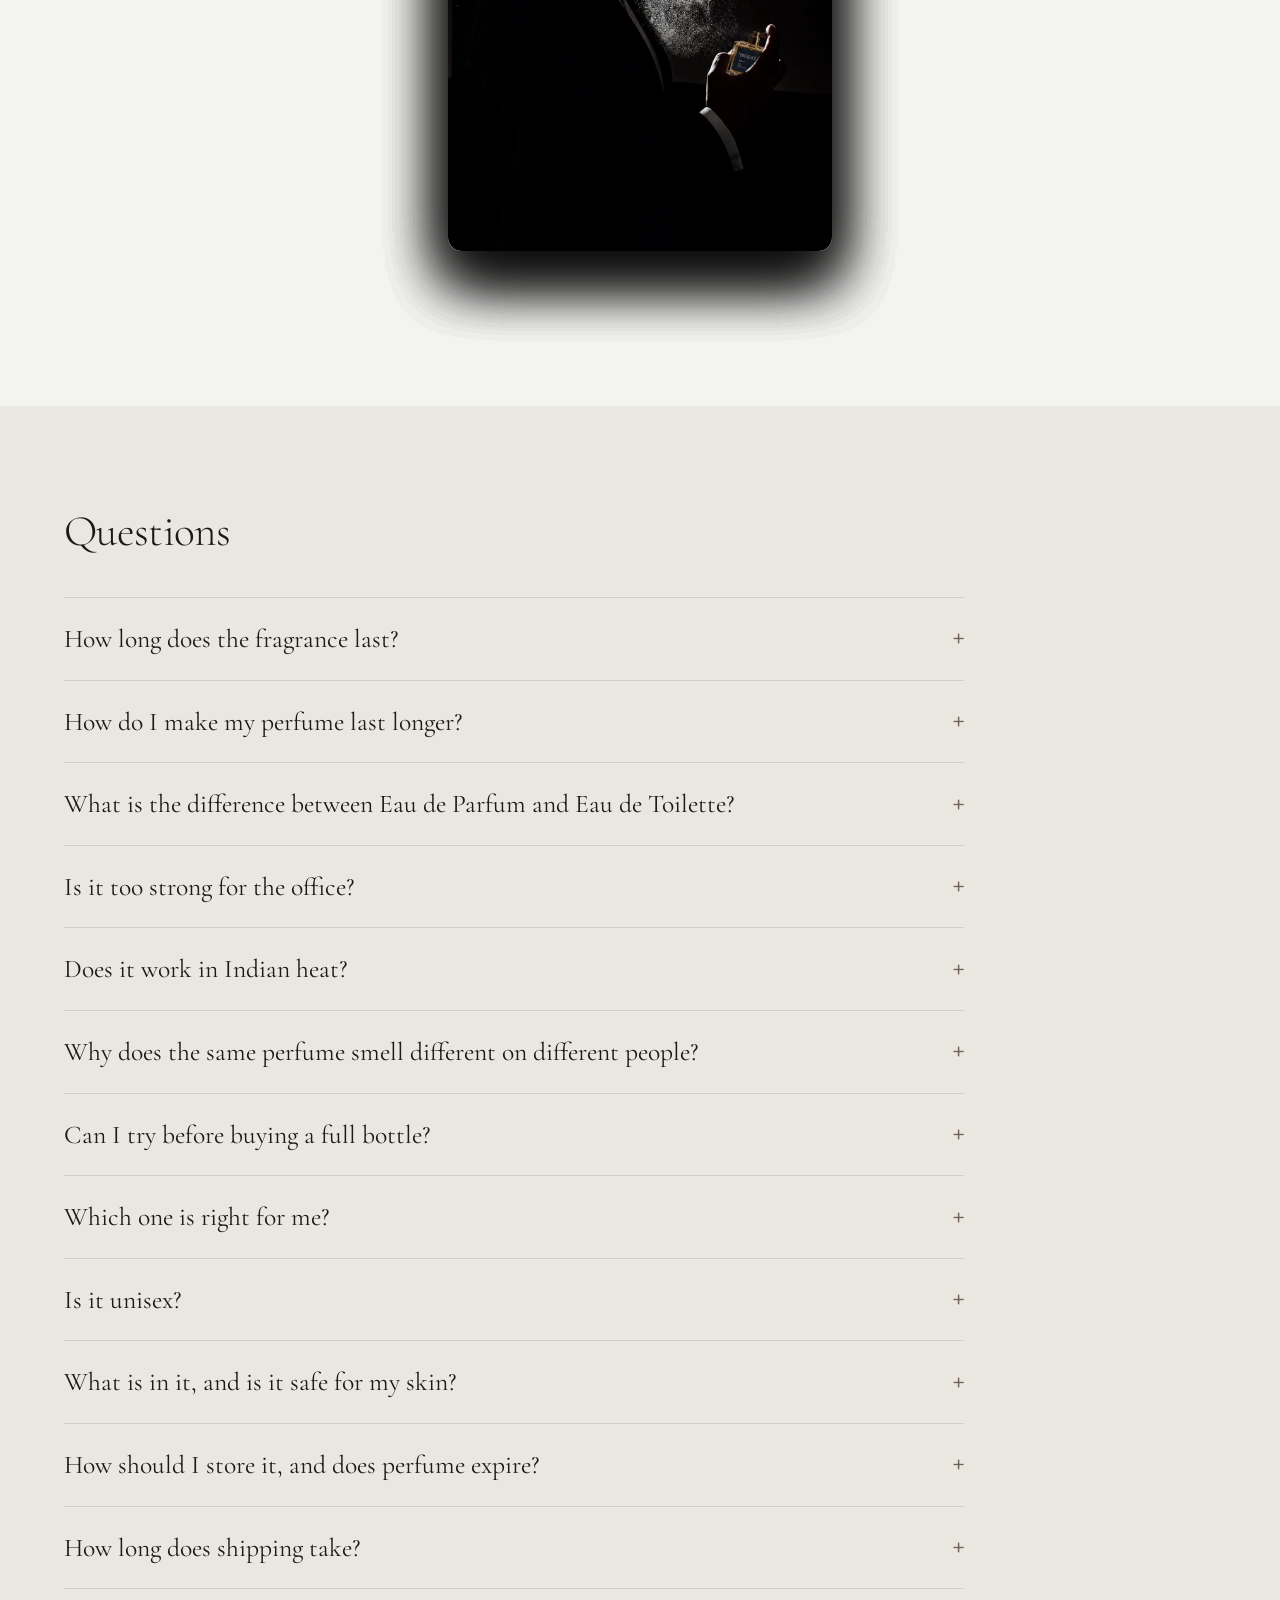
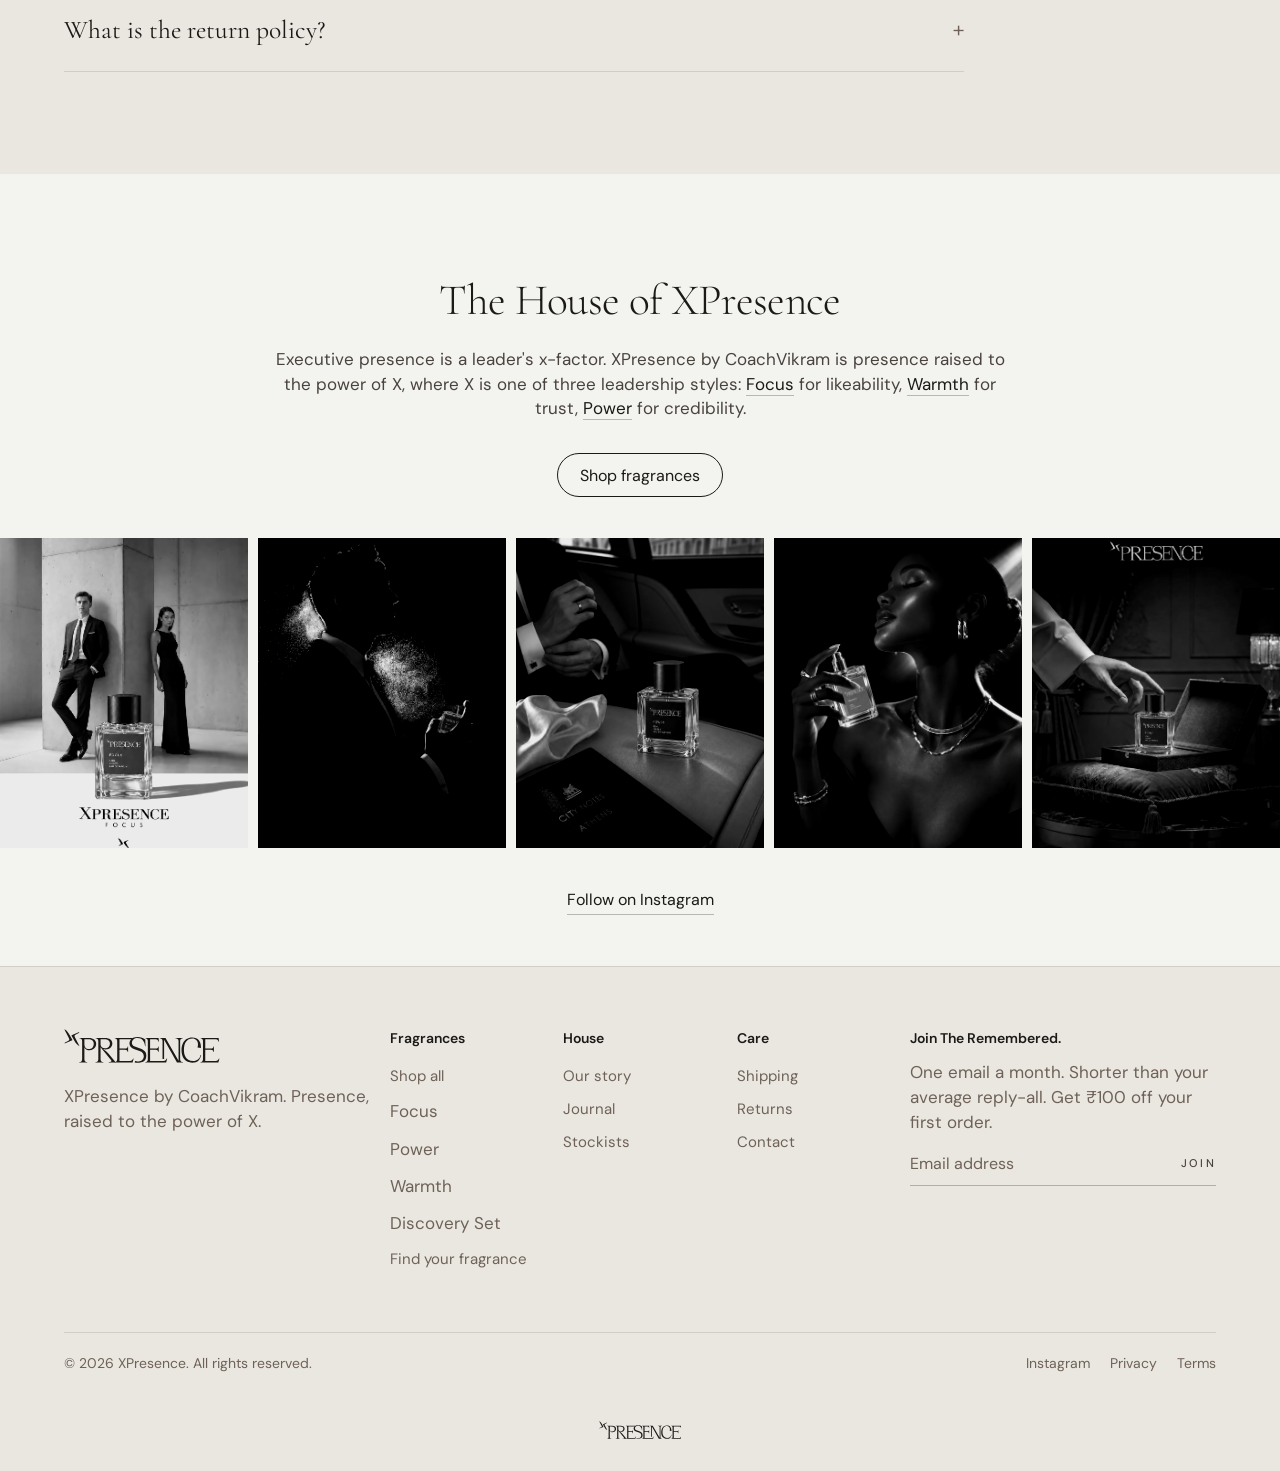
==== commit c01f0ced: "Product and collection pages: note images, one-screen sections, shared bag - Product page: Notes alw" ====
--- a/index.html
+++ b/index.html
@@ -9,6 +9,7 @@
 <link rel="preconnect" href="https://fonts.gstatic.com" crossorigin>
 <link href="https://fonts.googleapis.com/css2?family=Cormorant+Garamond:ital,wght@0,300;0,400;1,300;1,400&family=DM+Sans:wght@400;500&display=swap" rel="stylesheet">
 <link rel="preload" as="image" href="assets/hero-model-poster.jpg">
+<link rel="stylesheet" href="assets/bag.css">
 <style>
 :root{
   --ink:#000000;
@@ -1573,6 +1574,7 @@
 .col-set.is-drag .cs-track{transition:none}
 .cs-track img{position:static;flex:0 0 100%;width:100%;height:100%;object-fit:cover;-webkit-user-drag:none;user-select:none}
 .col-set.show-b .cs-track{transform:translateX(-100%)}
+.col-set .cs-track{transform:translateX(calc(var(--i,0) * -100%))}
 .col-card:hover .col-set .cs-track img{transform:none}
 .col-set::after{content:"";position:absolute;inset:0;z-index:1;pointer-events:none;
   background:linear-gradient(105deg,transparent 35%,rgba(255,244,214,.4) 48%,rgba(255,255,255,.12) 54%,transparent 66%);transform:translateX(-120%)}
@@ -1728,12 +1730,12 @@
       </h1>
       <p class="hero-sub">One spray of Focus, Warmth or Power, and every eye turns to you.</p>
       <div class="hero-ctas">
-        <a href="#problem" class="btn">Begin the story</a>
+        <a href="#story" class="btn" data-slow>Begin the story</a>
       </div>
     </div>
   </section>
 
-  <section class="manifesto" aria-label="Manifesto">
+  <section class="manifesto" id="story" aria-label="Manifesto">
     <p id="manifesto">Nobody remembers who spoke first. They remember who the room *turned *toward. We make fragrance for that half-second, the moment *before *your *name *is *said.</p>
   </section>
 
@@ -1745,15 +1747,15 @@
       <p class="pb-answer"><svg class="pb-logo" focusable="false" aria-hidden="true" xmlns="http://www.w3.org/2000/svg" viewBox="537.8 392.8 524.4 114.5" fill="currentColor"><path d="M544.86 397.34C546.54 398.85 548.25 400.65 549.98 402.74C551.70 404.83 553.13 406.89 554.26 408.94L565.84 429.03L565.59 430.45L540.01 441.27L540.37 439.26C544.67 436.86 553.39 432.13 554.00 431.65C556.68 429.51 555.28 425.95 555.09 425.40C554.89 424.85 554.45 423.83 554.02 422.72L538.78 393.75L544.86 397.34"/><path d="M584.13 447.05C582.44 445.54 580.74 443.74 579.01 441.66C577.29 439.56 575.86 437.50 574.73 435.46L563.14 415.37L563.40 413.95L588.98 403.13L588.62 405.13C584.31 407.54 575.59 412.26 574.98 412.75C572.31 414.89 573.70 418.44 573.90 418.99C574.09 419.54 574.54 420.56 574.97 421.68L590.21 450.64L584.13 447.05"/><path d="M634.09 455.33C636.73 452.00 638.05 448.13 638.05 443.72C638.05 438.79 636.56 434.86 633.57 431.92C630.59 428.98 625.60 427.51 618.59 427.51L606.53 427.51L606.53 444.63C606.53 448.95 607.70 452.65 610.03 455.72C612.37 458.79 616.21 460.33 621.57 460.33C627.28 460.33 631.45 458.66 634.09 455.33M639.54 428.15C643.91 431.79 646.09 436.72 646.09 442.94C646.09 446.66 645.18 450.17 643.37 453.45C641.55 456.74 638.91 459.37 635.46 461.36C632.00 463.35 627.93 464.35 623.26 464.35C619.80 464.35 616.86 463.74 614.44 462.53C612.02 461.32 610.18 459.92 608.93 458.32C607.67 456.72 606.92 455.31 606.66 454.10L606.53 454.10L606.53 494.83C606.53 498.20 607.44 500.56 609.25 501.90C611.07 503.24 613.23 503.91 615.74 503.91L615.74 505.34L589.54 505.34L589.54 503.91C592.04 503.91 594.22 503.24 596.09 501.90C597.94 500.56 598.87 498.20 598.87 494.83L598.87 433.21C598.87 429.84 597.94 427.49 596.09 426.15C594.22 424.81 592.04 424.13 589.54 424.13L589.54 422.71L621.57 422.71C629.18 422.71 635.17 424.52 639.54 428.15"/><path d="M660.99 443.33C660.99 448.00 662.35 451.57 665.08 454.04C667.80 456.50 671.24 457.73 675.39 457.73C680.92 457.73 685.16 456.22 688.10 453.19C691.04 450.17 692.51 446.58 692.51 442.43C692.51 437.58 691.04 433.89 688.10 431.33C685.16 428.78 680.14 427.51 673.05 427.51L660.99 427.51L660.99 443.33M710.93 503.91L710.93 505.34L688.62 505.34L688.62 503.91C694.59 503.91 697.57 502.83 697.57 500.67C697.57 499.72 697.01 498.55 695.88 497.17L660.99 454.62L660.99 494.83C660.99 498.20 661.90 500.56 663.71 501.90C665.53 503.24 667.69 503.91 670.20 503.91L670.20 505.34L644.00 505.34L644.00 503.91C646.50 503.91 648.69 503.24 650.55 501.90C652.41 500.56 653.34 498.20 653.34 494.83L653.34 433.21C653.34 429.84 652.41 427.49 650.55 426.15C648.69 424.81 646.50 424.14 644.00 424.14L644.00 422.71L676.04 422.71C683.73 422.71 689.74 424.39 694.07 427.77C698.39 431.14 700.55 435.90 700.55 442.04C700.55 447.83 698.54 452.54 694.52 456.18C690.50 459.81 684.73 461.62 677.21 461.62C674.95 461.62 672.79 461.23 670.72 460.46L670.59 460.71C676.99 464.78 682.61 469.75 687.45 475.63L710.93 503.91"/><path d="M869.65 493.75L869.65 433.21C869.65 429.84 868.72 427.49 866.86 426.15C865.00 424.81 862.82 424.13 860.31 424.13L860.31 422.71L879.77 422.71L923.61 499.89L923.61 433.21C923.61 429.84 922.53 427.49 920.37 426.15C918.21 424.81 915.65 424.13 912.72 424.13L912.72 422.71L938.27 422.71L938.27 424.13C935.76 424.13 933.58 424.81 931.72 426.15C929.86 427.49 928.93 429.84 928.93 433.21L928.93 494.83C928.93 498.20 929.86 500.56 931.72 501.90C933.58 503.24 935.76 503.91 938.27 503.91L938.27 505.34L918.30 505.34L874.97 429.06L874.97 493.75L869.65 493.75"/><path d="M989.52 494.83C993.89 490.85 996.64 485.92 997.76 480.04L999.71 480.43C998.32 487.61 995.43 493.71 991.01 498.72C986.60 503.74 979.47 506.25 969.61 506.25C958.20 506.25 949.33 502.53 943.02 495.09C936.71 487.65 933.55 477.19 933.55 463.70C933.55 455.40 935.04 448.05 938.03 441.65C941.01 435.25 945.20 430.28 950.61 426.73C956.01 423.18 962.30 421.41 969.48 421.41C979.69 421.41 987.17 424.55 991.92 430.82C996.68 437.09 999.06 444.80 999.06 453.97L999.06 456.56L987.38 455.14C988.51 451.51 989.07 448.00 989.07 444.63C989.07 438.75 987.32 434.01 983.82 430.43C980.31 426.84 975.62 425.04 969.74 425.04C961.18 425.04 954.37 428.29 949.31 434.77C944.25 441.26 941.72 450.90 941.72 463.70C941.72 471.74 943.02 478.55 945.61 484.13C948.21 489.71 951.80 493.88 956.38 496.65C960.96 499.42 966.28 500.80 972.34 500.80C979.43 500.80 985.16 498.81 989.52 494.83"/><path d="M1059.69 492.14C1058.91 494.02 1057.87 495.56 1056.56 497.10C1054.61 499.39 1051.95 500.54 1048.58 500.54L1013.56 500.54L1013.56 463.05L1032.13 463.05C1035.50 463.05 1037.86 463.76 1039.20 465.19C1040.54 466.62 1041.21 468.24 1041.21 470.05L1042.64 470.05L1042.64 451.51L1041.21 451.51C1041.21 453.32 1040.54 454.94 1039.20 456.37C1037.86 457.80 1035.50 458.51 1032.13 458.51L1013.56 458.51L1013.56 427.51L1049.36 427.51C1052.47 427.51 1054.72 428.59 1056.10 430.75C1057.04 432.21 1057.66 433.65 1058.08 435.43L1059.62 435.19L1058.83 425.69L1058.57 422.71L997.62 422.71L997.62 424.21C999.68 424.37 1001.52 425.00 1003.11 426.15C1004.97 427.49 1005.90 429.84 1005.90 433.21L1005.90 494.83C1005.90 498.20 1004.97 500.56 1003.11 501.90C1001.52 503.05 999.68 503.67 997.62 503.84L997.62 505.34L1057.79 505.34L1058.57 502.35L1061.22 492.61L1059.69 492.14"/><path d="M770.79 492.14C770.01 494.02 768.97 495.56 767.66 497.10C765.71 499.39 763.05 500.54 759.68 500.54L724.66 500.54L724.66 463.05L743.23 463.05C746.60 463.05 748.96 463.76 750.30 465.19C751.64 466.62 752.31 468.24 752.31 470.05L753.74 470.05L753.74 451.51L752.31 451.51C752.31 453.32 751.64 454.94 750.30 456.37C748.96 457.80 746.60 458.51 743.23 458.51L724.66 458.51L724.66 427.51L764.69 427.51L771.07 422.71L708.77 422.71L708.77 424.21C710.81 424.38 712.63 425.01 714.21 426.15C716.07 427.49 717.00 429.84 717.00 433.21L717.00 494.83C717.00 498.20 716.07 500.56 714.21 501.90C712.63 503.04 710.81 503.66 708.77 503.83L708.77 505.34L768.89 505.34L769.67 502.35L772.32 492.61L770.79 492.14"/><path d="M809.76 467.49C806.32 464.09 801.25 461.16 794.54 458.68L776.27 452.06C772.83 450.83 770.34 449.11 768.80 446.90C767.25 444.70 766.48 442.23 766.48 439.49C766.48 434.64 768.18 430.73 771.58 427.78C774.97 424.82 779.76 423.34 785.94 423.34C793.52 423.34 799.28 425.66 803.21 430.29C807.14 434.92 809.76 441.92 811.09 451.27L812.41 451.27L811.48 428.50C804.87 422.59 796.48 419.63 786.33 419.63C780.07 419.63 774.82 420.65 770.58 422.68C766.35 424.71 763.23 427.31 761.25 430.49C759.26 433.67 758.27 437.06 758.27 440.68C758.27 445.89 759.55 449.95 762.11 452.86C764.67 455.77 768.33 458.07 773.10 459.74L792.29 466.63C801.82 469.89 806.59 475.80 806.59 484.36C806.59 489.57 804.78 493.85 801.16 497.20C797.54 500.56 792.47 502.23 785.94 502.23C782.74 502.23 779.80 501.79 777.10 500.94L775.86 505.48C778.58 505.95 782.75 506.20 785.94 506.20C794.41 506.20 801.36 504.53 806.78 501.17C812.21 497.82 814.92 491.38 814.92 481.85C814.92 475.67 813.20 470.88 809.76 467.49"/><path d="M883.85 492.14C883.07 494.02 882.03 495.56 880.72 497.10C878.77 499.39 876.11 500.54 872.74 500.54L827.78 500.54L827.78 463.05L846.35 463.05C849.72 463.05 852.08 463.76 853.42 465.19C854.76 466.62 855.43 468.24 855.43 470.05L856.86 470.05L856.86 451.51L855.43 451.51C855.43 453.32 854.76 454.94 853.42 456.37C852.08 457.80 849.72 458.51 846.35 458.51L827.78 458.51L827.78 427.51L847.05 427.51C850.16 427.51 852.41 428.59 853.79 430.75C854.73 432.21 855.35 433.65 855.77 435.43L857.31 435.19L856.52 425.69L856.26 422.71L812.01 422.71L812.01 424.22C814.01 424.41 815.79 425.03 817.34 426.15C819.20 427.49 820.12 429.84 820.12 433.21L820.12 494.83C820.12 498.20 819.20 500.56 817.34 501.90C815.79 503.02 814.01 503.64 812.01 503.83L812.01 505.34L881.95 505.34L882.73 502.35L885.39 492.61L883.85 492.14"/></svg><span class="sr">XPresence</span><span class="pb-is">Presence, raised to the power of X.</span></p>
       </div>
       <ol class="pb-tri" aria-label="Three styles of presence">
-        <li class="pb-p pb-focus"><a href="#focus">
+        <li class="pb-p pb-focus"><a href="product.html?p=focus">
           <img src="assets/problem-focus-900.webp" alt="Holding a bottle of Focus against a grey blazer" decoding="async" fetchpriority="high" style="object-position:50% 58%">
           <span class="pb-cap"><svg class="pb-x" focusable="false" aria-hidden="true" xmlns="http://www.w3.org/2000/svg" viewBox="0 0 100 100" fill="none" stroke="currentColor" stroke-width="1.6" stroke-linecap="round" stroke-linejoin="round"><circle cx="50" cy="50" r="47" vector-effect="non-scaling-stroke"/><circle cx="50" cy="12" r="8" vector-effect="non-scaling-stroke"/><path d="M50 20V97M50 97L24 10M50 97L76 10M50 97L5 42M50 97L95 42" vector-effect="non-scaling-stroke"/><path d="M50 20L10 74H32M50 20L90 74H68" vector-effect="non-scaling-stroke"/></svg><span class="pb-line">For when you want the room on your side.</span><span class="pb-name">Focus</span></span>
         </a></li>
-        <li class="pb-p pb-warmth"><a href="#warmth">
+        <li class="pb-p pb-warmth"><a href="product.html?p=warmth">
           <img src="assets/problem-warmth-mobile-900.webp" width="900" height="1334" alt="Warmth on an office desk" decoding="async" fetchpriority="high">
           <span class="pb-cap"><svg class="pb-x" focusable="false" aria-hidden="true" xmlns="http://www.w3.org/2000/svg" viewBox="0 0 100 100" fill="none" stroke="currentColor" stroke-width="1.6" stroke-linecap="round" stroke-linejoin="round"><circle cx="50" cy="50" r="47" vector-effect="non-scaling-stroke"/><circle cx="50" cy="12" r="8" vector-effect="non-scaling-stroke"/><path d="M50 20V97M50 97L24 10M50 97L76 10M50 97L5 42M50 97L95 42" vector-effect="non-scaling-stroke"/><path d="M50 20L10 74H32M50 20L90 74H68" vector-effect="non-scaling-stroke"/></svg><span class="pb-line">For when you want them to trust you.</span><span class="pb-name">Warmth</span></span>
         </a></li>
-        <li class="pb-p pb-power"><a href="#power">
+        <li class="pb-p pb-power"><a href="product.html?p=power">
           <img src="assets/him-dressing-900.webp" alt="Power on a dressing table before a black-tie evening" decoding="async" fetchpriority="high" style="object-position:50% 45%">
           <span class="pb-cap"><svg class="pb-x" focusable="false" aria-hidden="true" xmlns="http://www.w3.org/2000/svg" viewBox="0 0 100 100" fill="none" stroke="currentColor" stroke-width="1.6" stroke-linecap="round" stroke-linejoin="round"><circle cx="50" cy="50" r="47" vector-effect="non-scaling-stroke"/><circle cx="50" cy="12" r="8" vector-effect="non-scaling-stroke"/><path d="M50 20V97M50 97L24 10M50 97L76 10M50 97L5 42M50 97L95 42" vector-effect="non-scaling-stroke"/><path d="M50 20L10 74H32M50 20L90 74H68" vector-effect="non-scaling-stroke"/></svg><span class="pb-line">For when you want them to act on what you say.</span><span class="pb-name">Power</span></span>
         </a></li>
@@ -1770,7 +1772,7 @@
       </div>
       <div class="col-grid">
         <article class="col-card">
-          <a href="product.html?p=focus" class="col-media" aria-label="Focus, product details"><img src="assets/focus-pack.webp" alt="Focus, 30 ml, with its green case" loading="lazy" style="object-position:35% 60%"><span class="col-usps" aria-hidden="true"><span class="col-usp">30 ml</span><span class="col-usp"><svg viewBox="0 0 16 16" width="13" height="13" fill="none" stroke="currentColor" stroke-width="1.3"><circle cx="8" cy="8" r="6.2"/><path d="M8 4.6V8l2.3 1.5"/></svg>Lasts 8+ hours</span></span></a>
+          <a href="product.html?p=focus" class="col-media col-set" aria-label="Focus, product details"><span class="cs-track"><img src="assets/focus-pack.webp" alt="Focus, 30 ml, with its green case" loading="lazy" style="object-position:35% 60%"><img src="assets/focus-bottle.webp" alt="The Focus bottle" loading="lazy" style="object-position:50% 55%"><img src="assets/problem-focus-900.webp" alt="Holding a bottle of Focus against a grey blazer" loading="lazy" style="object-position:50% 58%"></span><span class="cs-dots"><button type="button" class="on" aria-label="Show the box"></button><button type="button" aria-label="Show the bottle"></button><button type="button" aria-label="Show it worn"></button></span><span class="col-usps" aria-hidden="true"><span class="col-usp">30 ml</span><span class="col-usp"><svg viewBox="0 0 16 16" width="13" height="13" fill="none" stroke="currentColor" stroke-width="1.3"><circle cx="8" cy="8" r="6.2"/><path d="M8 4.6V8l2.3 1.5"/></svg>Lasts 8+ hours</span></span></a>
           <div class="col-meta">
             <p class="cap">Pink pepper, cedarwood, sandalwood</p>
             <h3>Focus</h3>
@@ -1780,7 +1782,7 @@
           </div>
         </article>
         <article class="col-card">
-          <a href="product.html?p=warmth" class="col-media" aria-label="Warmth, product details"><img src="assets/warmth-pack.webp" alt="Warmth, 30 ml, with its terracotta case" loading="lazy" style="object-position:40% 60%"><span class="col-usps" aria-hidden="true"><span class="col-usp">30 ml</span><span class="col-usp"><svg viewBox="0 0 16 16" width="13" height="13" fill="none" stroke="currentColor" stroke-width="1.3"><circle cx="8" cy="8" r="6.2"/><path d="M8 4.6V8l2.3 1.5"/></svg>Lasts 8+ hours</span></span></a>
+          <a href="product.html?p=warmth" class="col-media col-set" aria-label="Warmth, product details"><span class="cs-track"><img src="assets/warmth-pack.webp" alt="Warmth, 30 ml, with its terracotta case" loading="lazy" style="object-position:40% 60%"><img src="assets/warmth-bottle.webp" alt="The Warmth bottle" loading="lazy" style="object-position:50% 55%"><img src="assets/warmth-office-square.webp" alt="Warmth on an office desk while colleagues talk" loading="lazy" style="object-position:50% 60%"></span><span class="cs-dots"><button type="button" class="on" aria-label="Show the box"></button><button type="button" aria-label="Show the bottle"></button><button type="button" aria-label="Show it worn"></button></span><span class="col-usps" aria-hidden="true"><span class="col-usp">30 ml</span><span class="col-usp"><svg viewBox="0 0 16 16" width="13" height="13" fill="none" stroke="currentColor" stroke-width="1.3"><circle cx="8" cy="8" r="6.2"/><path d="M8 4.6V8l2.3 1.5"/></svg>Lasts 8+ hours</span></span></a>
           <div class="col-meta">
             <p class="cap">Vanilla, florals</p>
             <h3>Warmth</h3>
@@ -1790,7 +1792,7 @@
           </div>
         </article>
         <article class="col-card">
-          <a href="product.html?p=power" class="col-media" aria-label="Power, product details"><img src="assets/power-pack.webp" alt="Power, 30 ml, with its navy case" loading="lazy" style="object-position:55% 60%"><span class="col-usps" aria-hidden="true"><span class="col-usp">30 ml</span><span class="col-usp"><svg viewBox="0 0 16 16" width="13" height="13" fill="none" stroke="currentColor" stroke-width="1.3"><circle cx="8" cy="8" r="6.2"/><path d="M8 4.6V8l2.3 1.5"/></svg>Lasts 8+ hours</span></span></a>
+          <a href="product.html?p=power" class="col-media col-set" aria-label="Power, product details"><span class="cs-track"><img src="assets/power-pack.webp" alt="Power, 30 ml, with its navy case" loading="lazy" style="object-position:55% 60%"><img src="assets/power-bottle.webp" alt="The Power bottle" loading="lazy" style="object-position:50% 55%"><img src="assets/power-case.webp" alt="Power in its presentation case" loading="lazy" style="object-position:50% 50%"></span><span class="cs-dots"><button type="button" class="on" aria-label="Show the box"></button><button type="button" aria-label="Show the bottle"></button><button type="button" aria-label="Show the case"></button></span><span class="col-usps" aria-hidden="true"><span class="col-usp">30 ml</span><span class="col-usp"><svg viewBox="0 0 16 16" width="13" height="13" fill="none" stroke="currentColor" stroke-width="1.3"><circle cx="8" cy="8" r="6.2"/><path d="M8 4.6V8l2.3 1.5"/></svg>Lasts 8+ hours</span></span></a>
           <div class="col-meta">
             <p class="cap">Saffron, Turkish rose, amber</p>
             <h3>Power</h3>
@@ -2181,6 +2183,7 @@
 <script src="https://cdnjs.cloudflare.com/ajax/libs/gsap/3.12.5/gsap.min.js"></script>
 <script src="https://cdnjs.cloudflare.com/ajax/libs/gsap/3.12.5/ScrollTrigger.min.js"></script>
 <script src="https://unpkg.com/lenis@1.1.13/dist/lenis.min.js"></script>
+<script src="assets/bag.js"></script>
 <script>
 (() => {
   gsap.registerPlugin(ScrollTrigger);
@@ -2192,6 +2195,7 @@
   let lenis = null;
   if (!reduce && window.Lenis) {
     lenis = new Lenis({ lerp: 0.09, smoothWheel: true });
+    window.lenis = lenis;
     lenis.on('scroll', ScrollTrigger.update);
     gsap.ticker.add(t => lenis.raf(t * 1000));
     gsap.ticker.lagSmoothing(0);
@@ -2223,6 +2227,14 @@
       if (!t) return;
       e.preventDefault();
       if (menu.classList.contains('open')) toggleMenu(false);
+      if (a.hasAttribute('data-slow')) {
+        // Begin the story: a slow, eased glide to the manifesto, stopping where its word-by-word reveal has
+        // finished (the scrub ends when the section's bottom reaches 60% of the screen)
+        const off = t.offsetHeight - window.innerHeight * 0.58;
+        if (lenis) lenis.scrollTo(t, { offset: off, duration: 2.8, easing: x => 1 - Math.pow(1 - x, 4) });
+        else window.scrollTo({ top: t.getBoundingClientRect().top + window.scrollY + off, behavior: 'smooth' });
+        return;
+      }
       goTo(t);
     });
   });
@@ -2237,8 +2249,8 @@
     if (!btn || !btn.dataset.add) return;
     {
       e.stopPropagation();
-      bag += 1;
-      bagCount.textContent = bag;
+      if (window.XPBag) XPBag.add(btn.dataset.add, 1);
+      bagCount.textContent = window.XPBag ? XPBag.count() : ++bag;
       bagCount.classList.add('bump');
       setTimeout(() => bagCount.classList.remove('bump'), 500);
       document.getElementById('toastText').textContent = btn.dataset.add + ' added to your bag';
@@ -2525,55 +2537,59 @@
   /* COLLECTION: Discovery Set card. Two photos on a track: drag or swipe (mouse, touch, trackpad), tap a dot,
      or it advances every few seconds while on screen. A swipe past the first photo hands the gesture back to
      the collection row on phones, so the row can still be scrolled from this card. */
-  (function collectionSetCard() {
-    const card = document.querySelector('.col-set');
-    if (!card) return;
-    const track = card.querySelector('.cs-track'), dots = [...card.querySelectorAll('.cs-dots button')], row = card.closest('.col-grid');
-    let idx = 0, timer = null, x0 = null, y0 = null, dx = 0, moved = false, locked = null;
-    const go = i => { idx = Math.max(0, Math.min(1, i)); card.classList.toggle('show-b', idx === 1); dots.forEach((d, k) => d.classList.toggle('on', k === idx)); };
-    const restart = () => { clearInterval(timer); timer = reduce ? null : setInterval(() => go(1 - idx), 3600); };
-    dots.forEach((d, k) => d.addEventListener('click', e => { e.preventDefault(); e.stopPropagation(); go(k); restart(); }));
-    card.addEventListener('pointerdown', e => { if (e.target.closest('.cs-dots')) return; x0 = e.clientX; y0 = e.clientY; dx = 0; moved = false; locked = null; });
-    addEventListener('pointermove', e => {
-      if (x0 === null) return;
-      const ddx = e.clientX - x0, ddy = e.clientY - y0;
-      if (locked === null && (Math.abs(ddx) > 6 || Math.abs(ddy) > 6)) locked = Math.abs(ddx) > Math.abs(ddy) ? 'x' : 'y';
-      if (locked !== 'x') return;
-      moved = true; dx = ddx; card.classList.add('is-drag');
-      const w = card.clientWidth, base = -idx * w;
-      track.style.transform = 'translateX(' + Math.max(-w - 40, Math.min(40, base + dx)) + 'px)';
+  (function collectionPhotoCards() {
+    document.querySelectorAll('.col-set').forEach(card => {
+      const track = card.querySelector('.cs-track'), dots = [...card.querySelectorAll('.cs-dots button')], row = card.closest('.col-grid');
+      const n = track.querySelectorAll('img').length;
+      let idx = 0, timer = null, x0 = null, y0 = null, dx = 0, moved = false, locked = null;
+      const go = i => { idx = Math.max(0, Math.min(n - 1, i)); card.style.setProperty('--i', idx); dots.forEach((d, k) => d.classList.toggle('on', k === idx)); };
+      const restart = () => { clearInterval(timer); timer = reduce ? null : setInterval(() => go((idx + 1) % n), 3600); };
+      const glideRow = target => { row.style.scrollSnapType = 'none'; gsap.to(row, { scrollLeft: target, duration: reduce ? 0 : 0.6, ease: 'power2.out', onComplete: () => { row.style.scrollSnapType = ''; } }); };
+      const pad = () => parseFloat(getComputedStyle(row).paddingLeft || 0);
+      dots.forEach((d, k) => d.addEventListener('click', e => { e.preventDefault(); e.stopPropagation(); go(k); restart(); }));
+      card.addEventListener('pointerdown', e => { if (e.target.closest('.cs-dots')) return; x0 = e.clientX; y0 = e.clientY; dx = 0; moved = false; locked = null; });
+      addEventListener('pointermove', e => {
+        if (x0 === null) return;
+        const ddx = e.clientX - x0, ddy = e.clientY - y0;
+        if (locked === null && (Math.abs(ddx) > 6 || Math.abs(ddy) > 6)) locked = Math.abs(ddx) > Math.abs(ddy) ? 'x' : 'y';
+        if (locked !== 'x') return;
+        moved = true; dx = ddx; card.classList.add('is-drag');
+        const w = card.clientWidth, base = -idx * w;
+        track.style.transform = 'translateX(' + Math.max(-(n - 1) * w - 40, Math.min(40, base + dx)) + 'px)';
+      });
+      const end = () => {
+        if (x0 === null) return;
+        x0 = null; card.classList.remove('is-drag'); track.style.transform = '';
+        if (!moved) return;
+        const w = card.clientWidth, scrollable = row && row.scrollWidth > row.clientWidth;
+        if (dx < -w * 0.18) {
+          // past the last photo: hand the swipe back to the row and glide to the next card
+          if (idx === n - 1 && scrollable) { const next = card.closest('.col-card').nextElementSibling; if (next) glideRow(next.offsetLeft - pad()); }
+          else go(idx + 1);
+        } else if (dx > w * 0.18) {
+          // before the first photo: hand the swipe back to the row and glide to the previous card
+          if (idx === 0 && scrollable) { const prev = card.closest('.col-card').previousElementSibling; glideRow(prev ? Math.max(0, prev.offsetLeft - pad()) : 0); }
+          else go(idx - 1);
+        }
+        restart();
+      };
+      addEventListener('pointerup', end); addEventListener('pointercancel', end);
+      card.addEventListener('click', e => { if (moved) { e.preventDefault(); moved = false; } }, true);
+      card.querySelectorAll('img').forEach(img => { img.draggable = false; });
+      let wheelLock = 0;
+      card.addEventListener('wheel', e => {
+        if (Math.abs(e.deltaX) <= Math.abs(e.deltaY) || Math.abs(e.deltaX) < 12) return;
+        const next = idx + (e.deltaX > 0 ? 1 : -1);
+        if (next < 0 || next > n - 1) return;          // let the row scroll when there is nothing more in this card
+        e.preventDefault(); e.stopPropagation();
+        const now = performance.now(); if (now < wheelLock) return; wheelLock = now + 600;
+        go(next); restart();
+      }, { passive: false });
+      new IntersectionObserver(es => es.forEach(e => {
+        if (e.isIntersecting) { if (!reduce) card.classList.add('is-lit'); restart(); }
+        else { clearInterval(timer); timer = null; go(0); }
+      }), { threshold: 0.5 }).observe(card);
     });
-    const end = () => {
-      if (x0 === null) return;
-      x0 = null; card.classList.remove('is-drag'); track.style.transform = '';
-      if (!moved) return;
-      const w = card.clientWidth;
-      if (dx < -w * 0.18) go(idx + 1);
-      else if (dx > w * 0.18) { if (idx === 0 && row && row.scrollWidth > row.clientWidth) {
-        // hand the swipe back to the row: glide to the previous card
-        const prev = card.closest('.col-card').previousElementSibling;
-        const target = prev ? Math.max(0, prev.offsetLeft - parseFloat(getComputedStyle(row).paddingLeft || 0)) : 0;
-        row.style.scrollSnapType = 'none';
-        gsap.to(row, { scrollLeft: target, duration: reduce ? 0 : 0.6, ease: 'power2.out', onComplete: () => { row.style.scrollSnapType = ''; } });
-      } else go(idx - 1); }
-      restart();
-    };
-    addEventListener('pointerup', end); addEventListener('pointercancel', end);
-    card.addEventListener('click', e => { if (moved) { e.preventDefault(); moved = false; } }, true);
-    card.querySelectorAll('img').forEach(img => { img.draggable = false; });
-    let wheelLock = 0;
-    card.addEventListener('wheel', e => {
-      if (Math.abs(e.deltaX) <= Math.abs(e.deltaY) || Math.abs(e.deltaX) < 12) return;
-      const next = e.deltaX > 0 ? 1 : 0;
-      if (next === idx) return;                     // let the row scroll when there is nothing more in this card
-      e.preventDefault(); e.stopPropagation();
-      const now = performance.now(); if (now < wheelLock) return; wheelLock = now + 600;
-      go(next); restart();
-    }, { passive: false });
-    new IntersectionObserver(es => es.forEach(e => {
-      if (e.isIntersecting) { if (!reduce) card.classList.add('is-lit'); restart(); }
-      else { clearInterval(timer); timer = null; go(0); }
-    }), { threshold: 0.5 }).observe(card);
   })();
 
   /* HOUSE: word-masked heading, tiles scale in from 0.8 */
@@ -3033,7 +3049,7 @@
       // hero, the problem panels and sections that carry their own Add to bag (collection, finder, Discovery Set, notes, quiz) or the footer
       const hero = document.querySelector('.hero');
       if (hero && hero.getBoundingClientRect().bottom > mid) { hide(); return; }
-      const quiet = ['#problem', '#collection', '#occasions', '#discovery', '#notes', '#quiz', '.footer'].some(sel => {
+      const quiet = ['#problem', '#collection', '#occasions', '#discovery', '#notes', '#quiz', '#faq', '#house', '.footer'].some(sel => {
         const n = $(sel); if (!n) return false; const r = n.getBoundingClientRect(); return r.top < window.innerHeight && r.bottom > 0;
       });
       if (quiet) { hide(); return; }
--- a/assets/bag.css
+++ b/assets/bag.css
@@ -0,0 +1,47 @@
+/* XPresence bag drawer: shared by the home, collection and product designs (and the Shopify theme). */
+.xb-scrim{position:fixed;inset:0;z-index:400;background:rgba(28,26,23,.38);opacity:0;visibility:hidden;transition:opacity .45s cubic-bezier(.2,.7,.2,1),visibility .45s}
+.xb{position:fixed;z-index:401;top:0;right:0;bottom:0;width:min(440px,100%);display:flex;flex-direction:column;background:#FBFAF8;color:#1C1A17;
+  font-family:"DM Sans",system-ui,sans-serif;font-size:15px;line-height:1.45;box-shadow:-24px 0 60px rgba(28,26,23,.12);
+  transform:translateX(100%);visibility:hidden;transition:transform .55s cubic-bezier(.2,.7,.2,1),visibility .55s}
+html.xb-open .xb-scrim{opacity:1;visibility:visible}
+html.xb-open .xb{transform:none;visibility:visible}
+html.xb-open,html.xb-open body{overflow:hidden}
+.xb *{box-sizing:border-box}
+.xb-head{display:flex;align-items:center;justify-content:space-between;gap:12px;padding:22px 24px 18px;border-bottom:1px solid rgba(28,26,23,.1)}
+.xb-title{margin:0;font-family:"PP Cirka","Cormorant Garamond",Georgia,serif;font-weight:300;font-size:1.75rem;line-height:1.1;letter-spacing:-.01em}
+.xb-title small{font-family:"DM Sans",system-ui,sans-serif;font-size:.8125rem;color:#6E6258;margin-left:8px;letter-spacing:0}
+.xb-x{width:40px;height:40px;display:grid;place-items:center;border:1px solid rgba(28,26,23,.14);border-radius:50%;background:none;color:inherit;cursor:pointer;transition:background-color .3s}
+.xb-x:hover{background:rgba(28,26,23,.06)}
+.xb-x svg{width:16px;height:16px}
+.xb-body{flex:1;overflow-y:auto;overscroll-behavior:contain;padding:8px 24px}
+.xb-empty{padding:56px 0 24px;text-align:center;color:#6E6258}
+.xb-empty p{margin:0 0 18px;font-family:"PP Cirka","Cormorant Garamond",Georgia,serif;font-size:1.5rem;color:#1C1A17}
+.xb-items{list-style:none;margin:0;padding:0}
+.xb-item{display:grid;grid-template-columns:76px 1fr auto;gap:14px;align-items:start;padding:18px 0;border-bottom:1px solid rgba(28,26,23,.08)}
+.xb-img{width:76px;height:95px;border-radius:8px;background:#EAE7E1 center/cover no-repeat}
+.xb-name{margin:0;font-family:"PP Cirka","Cormorant Garamond",Georgia,serif;font-weight:400;font-size:1.15rem;text-transform:uppercase;letter-spacing:.06em;line-height:1.2}
+.xb-spec{margin:2px 0 12px;color:#6E6258;font-size:.8125rem}
+.xb-qty{display:inline-flex;align-items:center;height:34px;border:1px solid rgba(28,26,23,.16);border-radius:999px}
+.xb-qty button{width:32px;height:32px;border:0;background:none;color:inherit;font-size:1rem;cursor:pointer;border-radius:50%}
+.xb-qty button:hover{background:rgba(28,26,23,.06)}
+.xb-qty output{min-width:22px;text-align:center;font-variant-numeric:tabular-nums;font-size:.875rem}
+.xb-right{display:flex;flex-direction:column;align-items:flex-end;gap:10px}
+.xb-price{font-variant-numeric:tabular-nums;font-size:.9375rem}
+.xb-rm{border:0;background:none;padding:0;color:#6E6258;font:inherit;font-size:.75rem;text-decoration:underline;text-underline-offset:3px;cursor:pointer}
+.xb-up{display:grid;grid-template-columns:56px 1fr auto;gap:12px;align-items:center;margin:18px 0 8px;padding:12px;border-radius:12px;background:#F3F3F0}
+.xb-up .xb-img{width:56px;height:56px}
+.xb-up p{margin:0;font-size:.8125rem;color:#6E6258}
+.xb-up b{display:block;color:#1C1A17;font-weight:500;font-size:.875rem}
+.xb-mini{height:36px;padding:0 14px;border:1px solid #1C1A17;border-radius:999px;background:none;color:#1C1A17;font:inherit;font-size:.8125rem;cursor:pointer;white-space:nowrap;transition:background-color .3s,color .3s}
+.xb-mini:hover{background:#1C1A17;color:#FBFAF8}
+.xb-foot{padding:18px 24px calc(20px + env(safe-area-inset-bottom));border-top:1px solid rgba(28,26,23,.1);background:#FBFAF8}
+.xb-row{display:flex;justify-content:space-between;align-items:baseline;margin-bottom:4px;font-size:1rem}
+.xb-row b{font-weight:500;font-variant-numeric:tabular-nums}
+.xb-note{margin:0 0 14px;color:#6E6258;font-size:.75rem}
+.xb-go{display:flex;align-items:center;justify-content:center;width:100%;height:52px;border:0;border-radius:999px;background:#1C1A17;color:#FBFAF8;font:inherit;font-size:1rem;text-decoration:none;cursor:pointer;transition:opacity .3s}
+.xb-go:hover{opacity:.88}
+.xb-go[aria-disabled="true"]{opacity:.4;pointer-events:none}
+.xb-cont{display:block;margin:12px auto 0;border:0;background:none;color:#1C1A17;font:inherit;font-size:.875rem;text-decoration:underline;text-underline-offset:3px;cursor:pointer}
+.xb.is-busy .xb-body{opacity:.6;pointer-events:none;transition:opacity .2s}
+@media (max-width:480px){.xb-head{padding:18px 18px 14px}.xb-body{padding:6px 18px}.xb-foot{padding:16px 18px calc(18px + env(safe-area-inset-bottom))}}
+@media (prefers-reduced-motion:reduce){.xb,.xb-scrim{transition:none}}
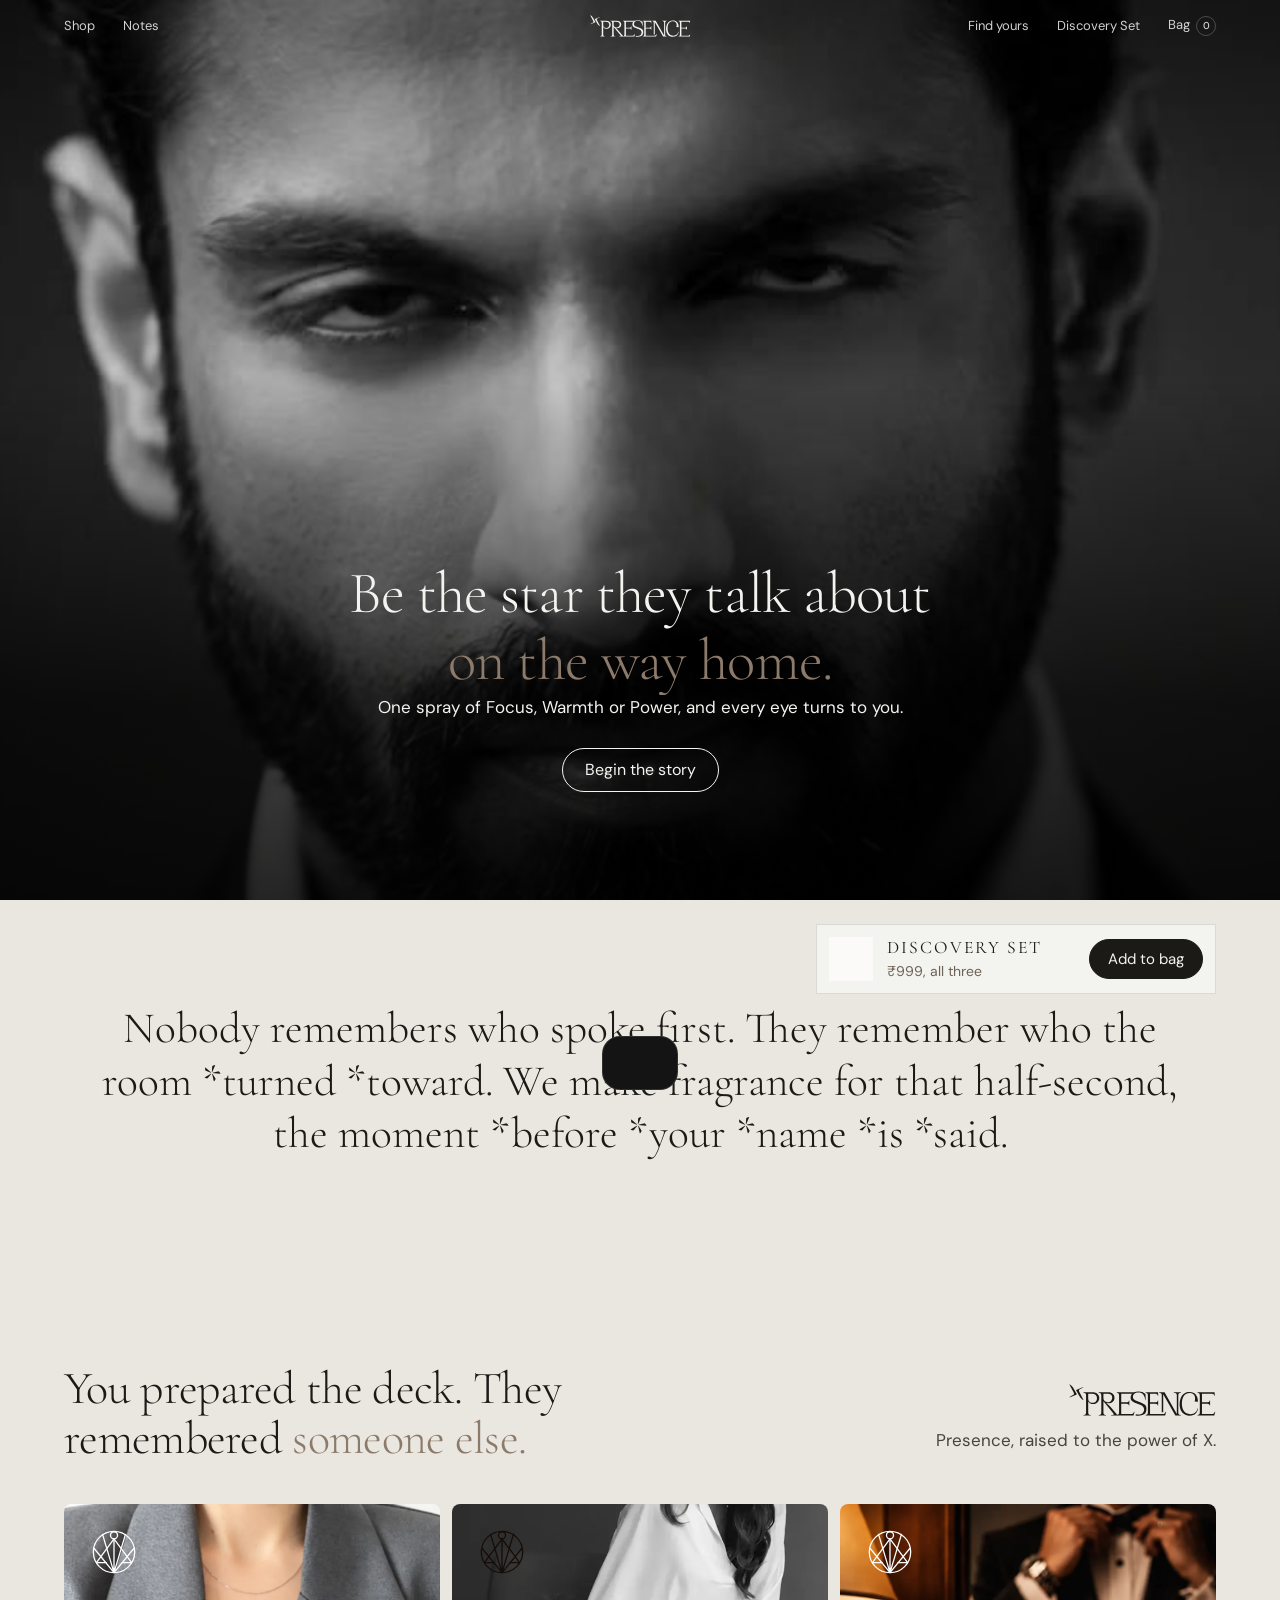
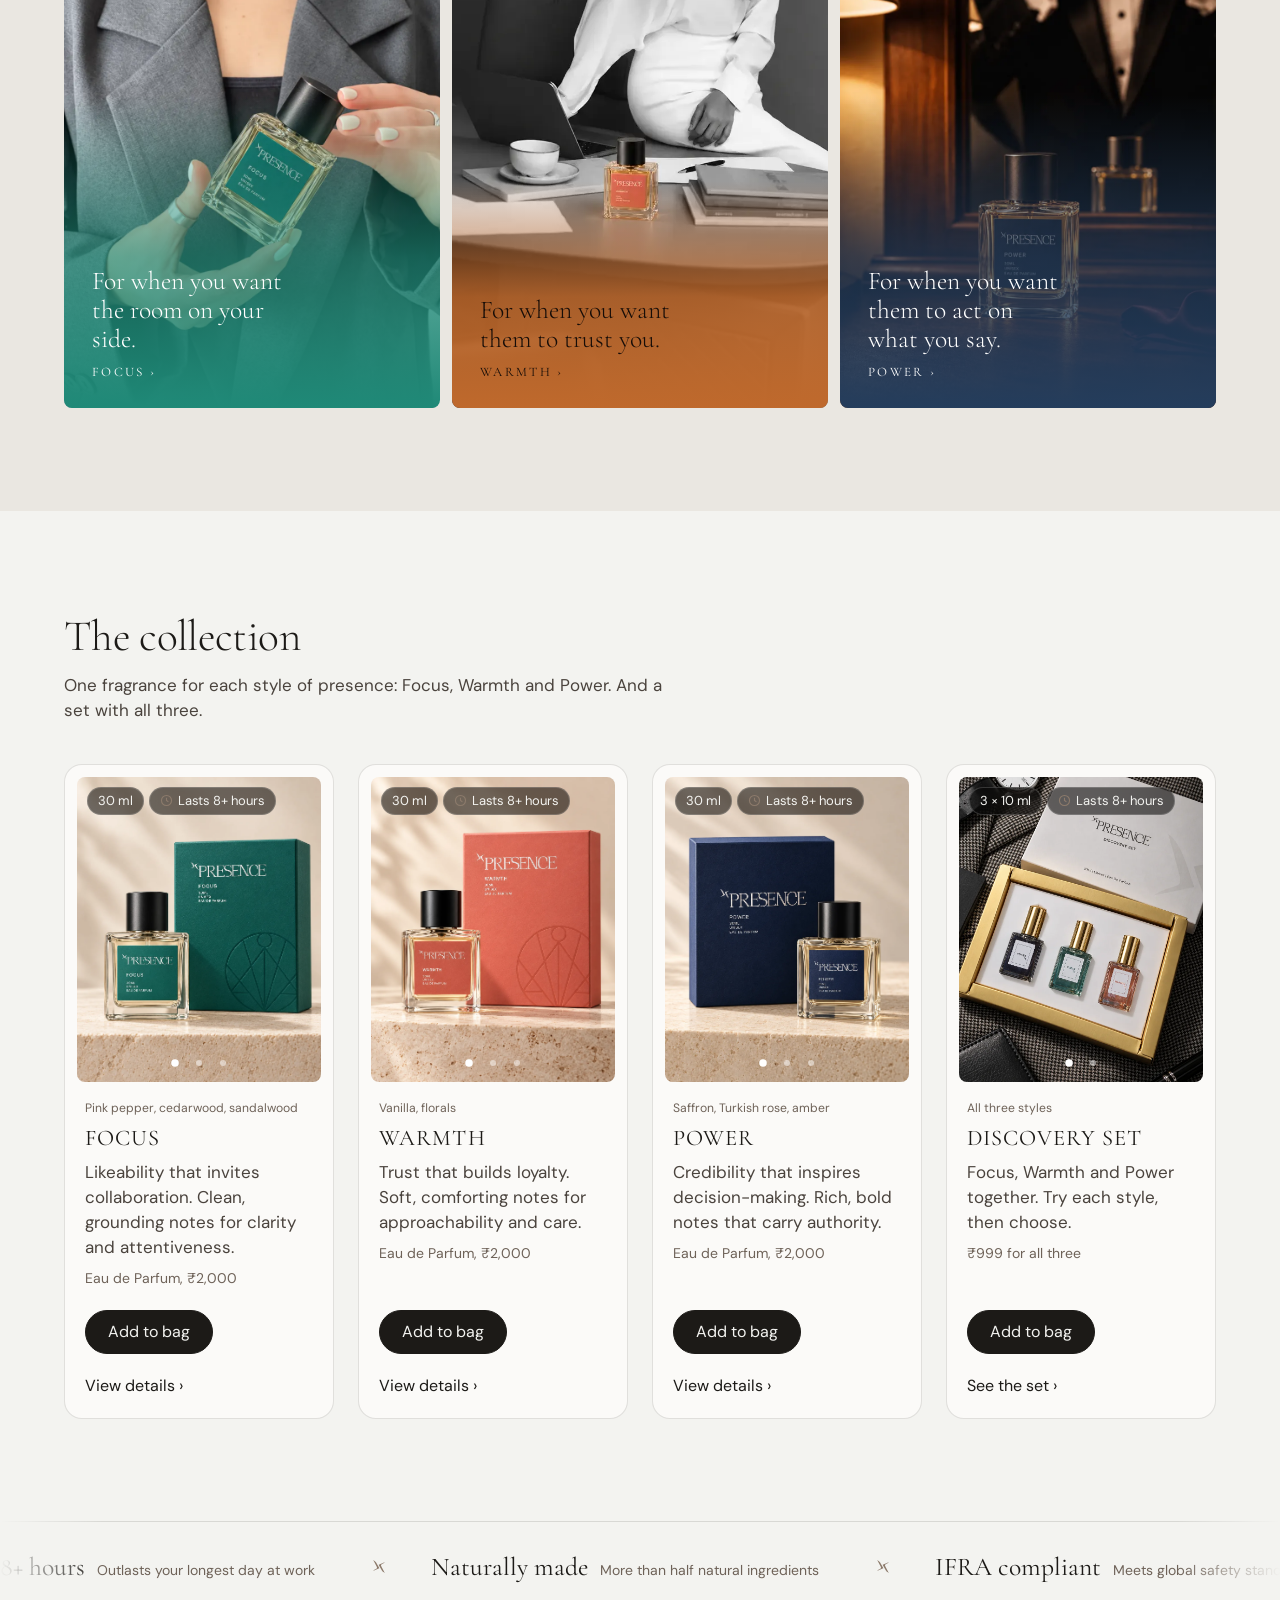
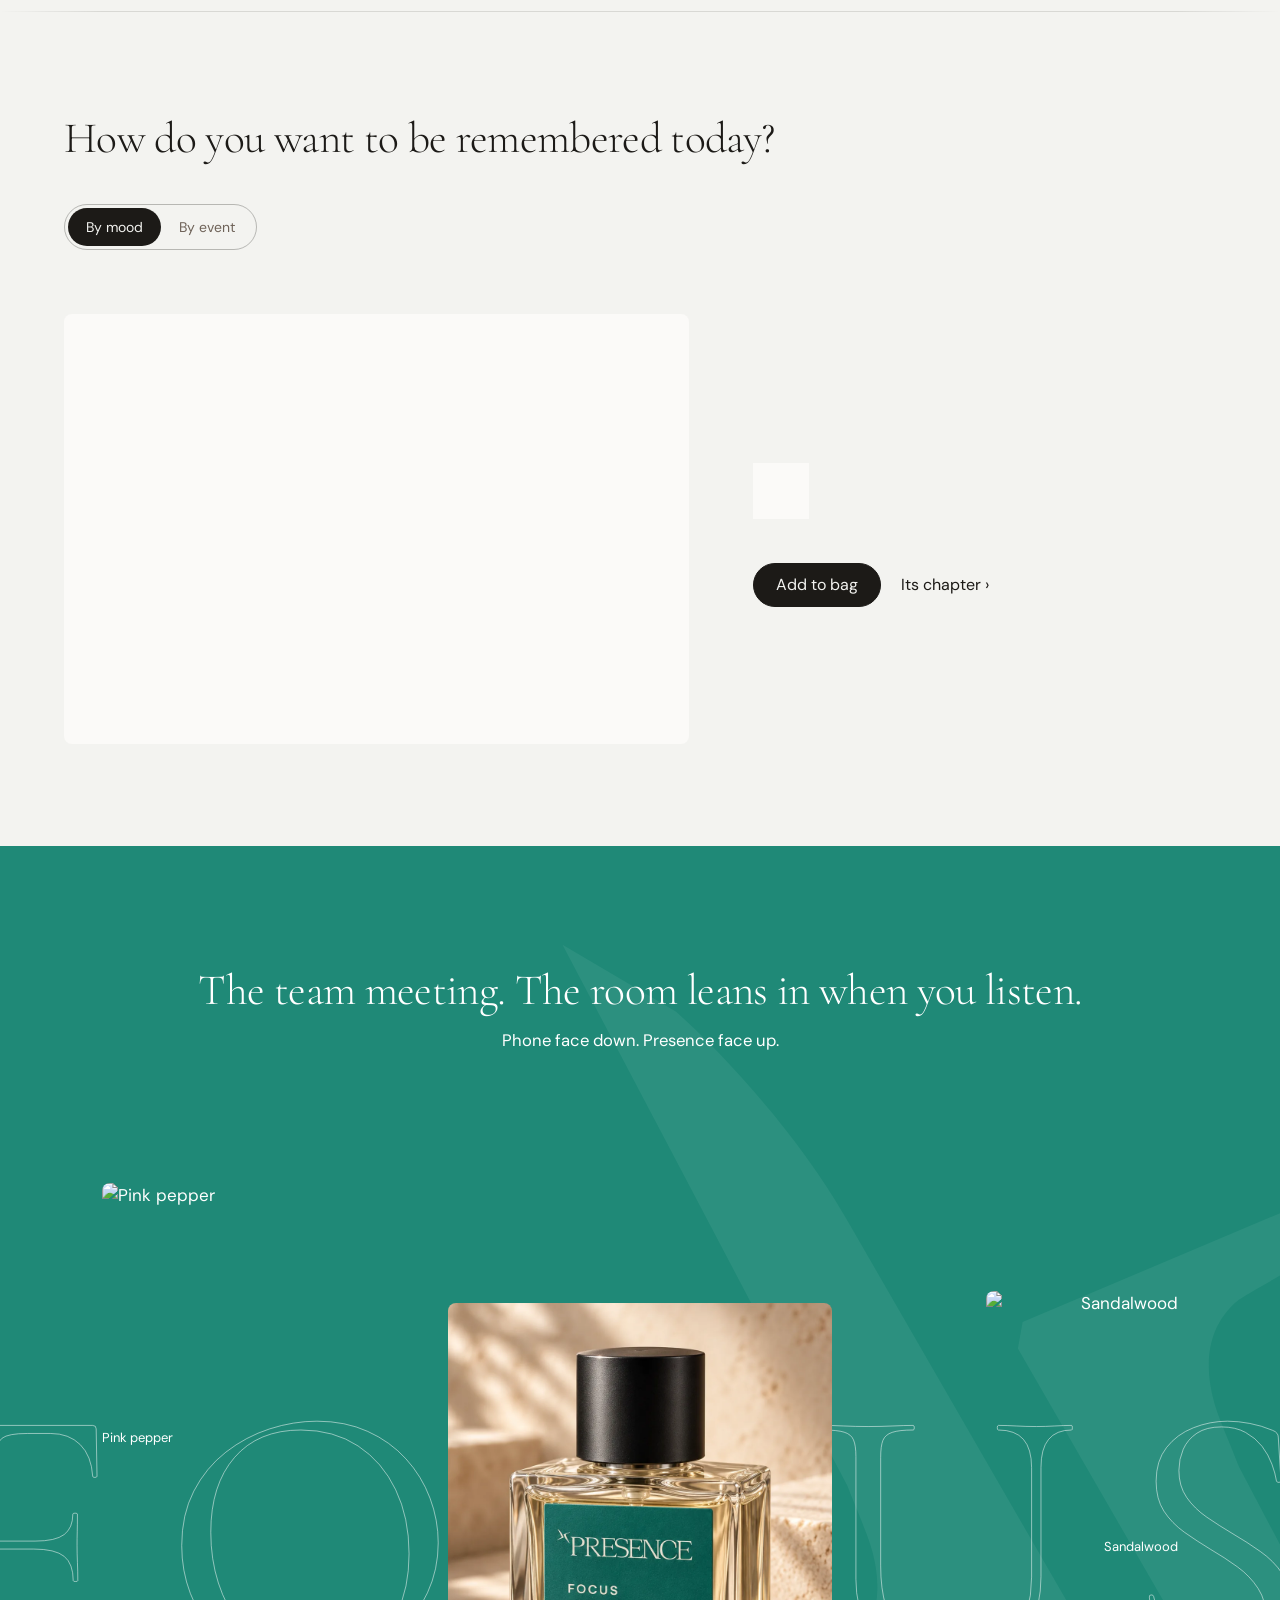
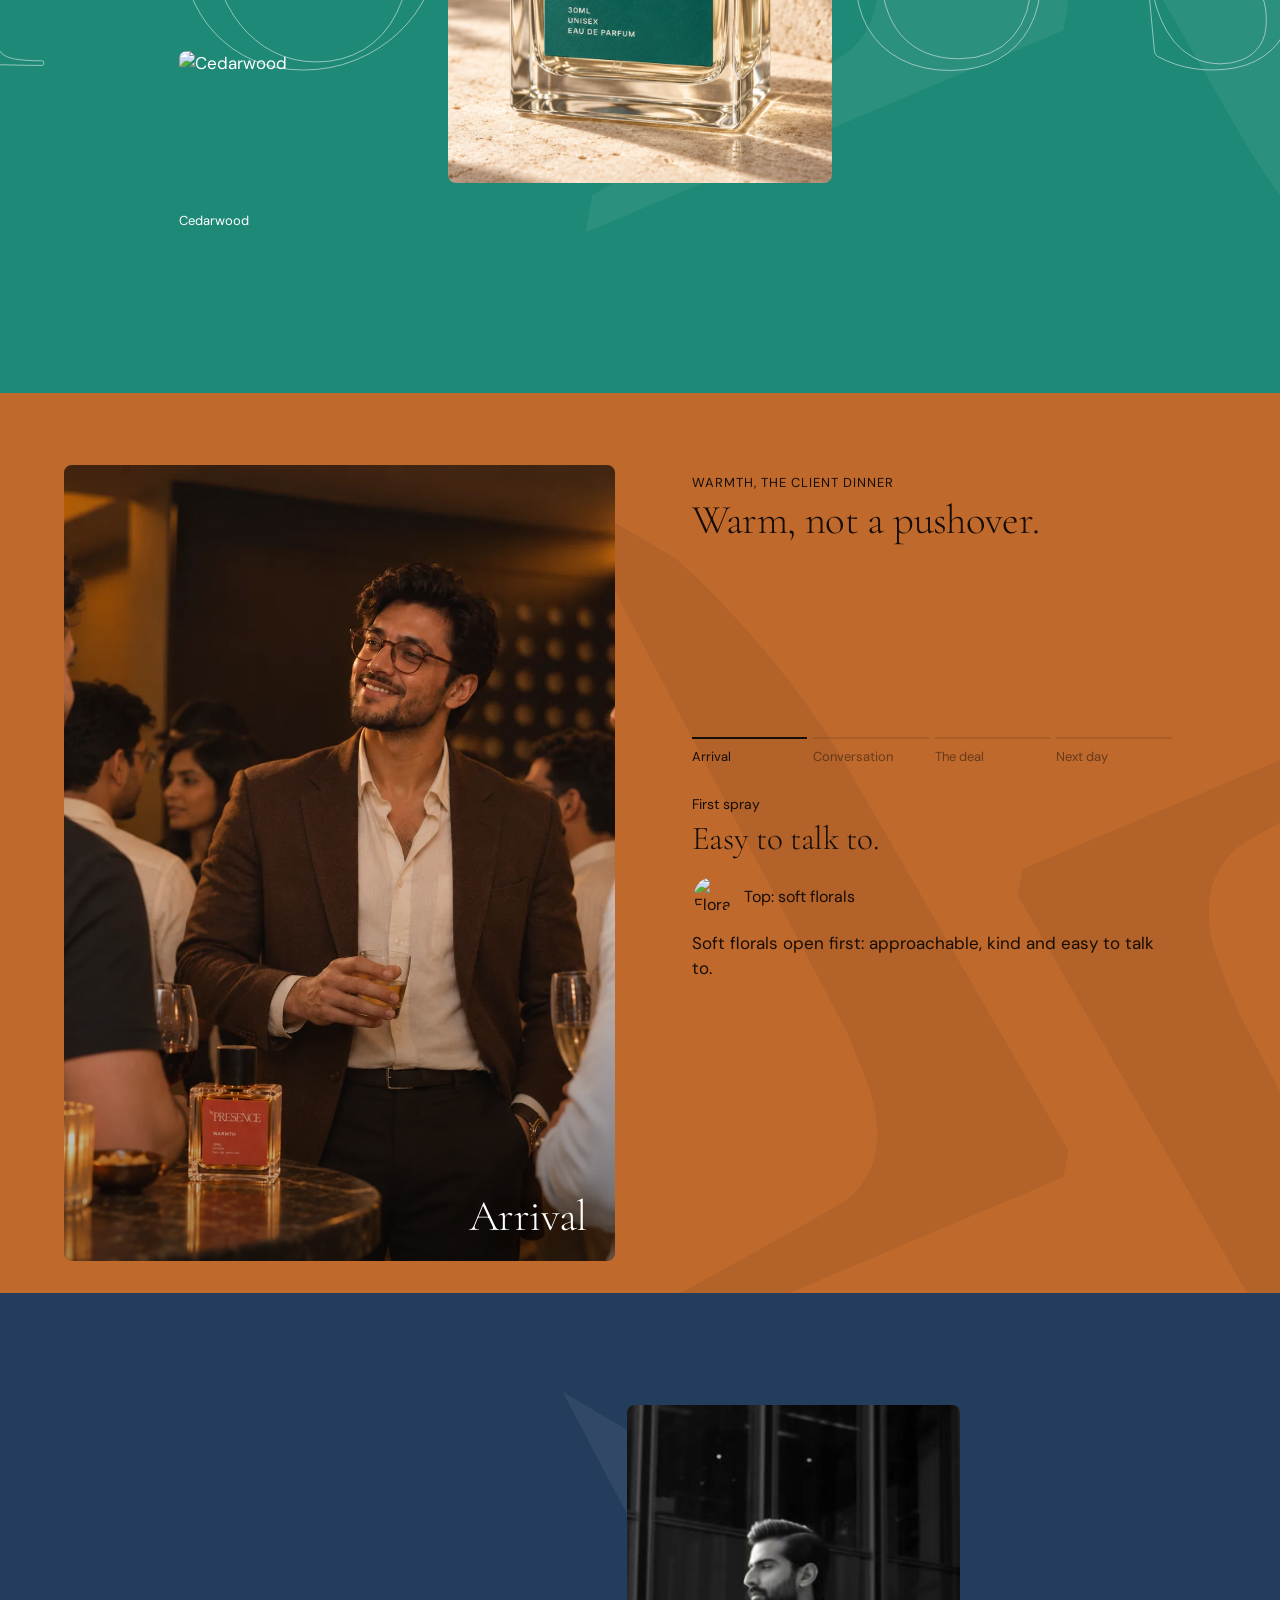
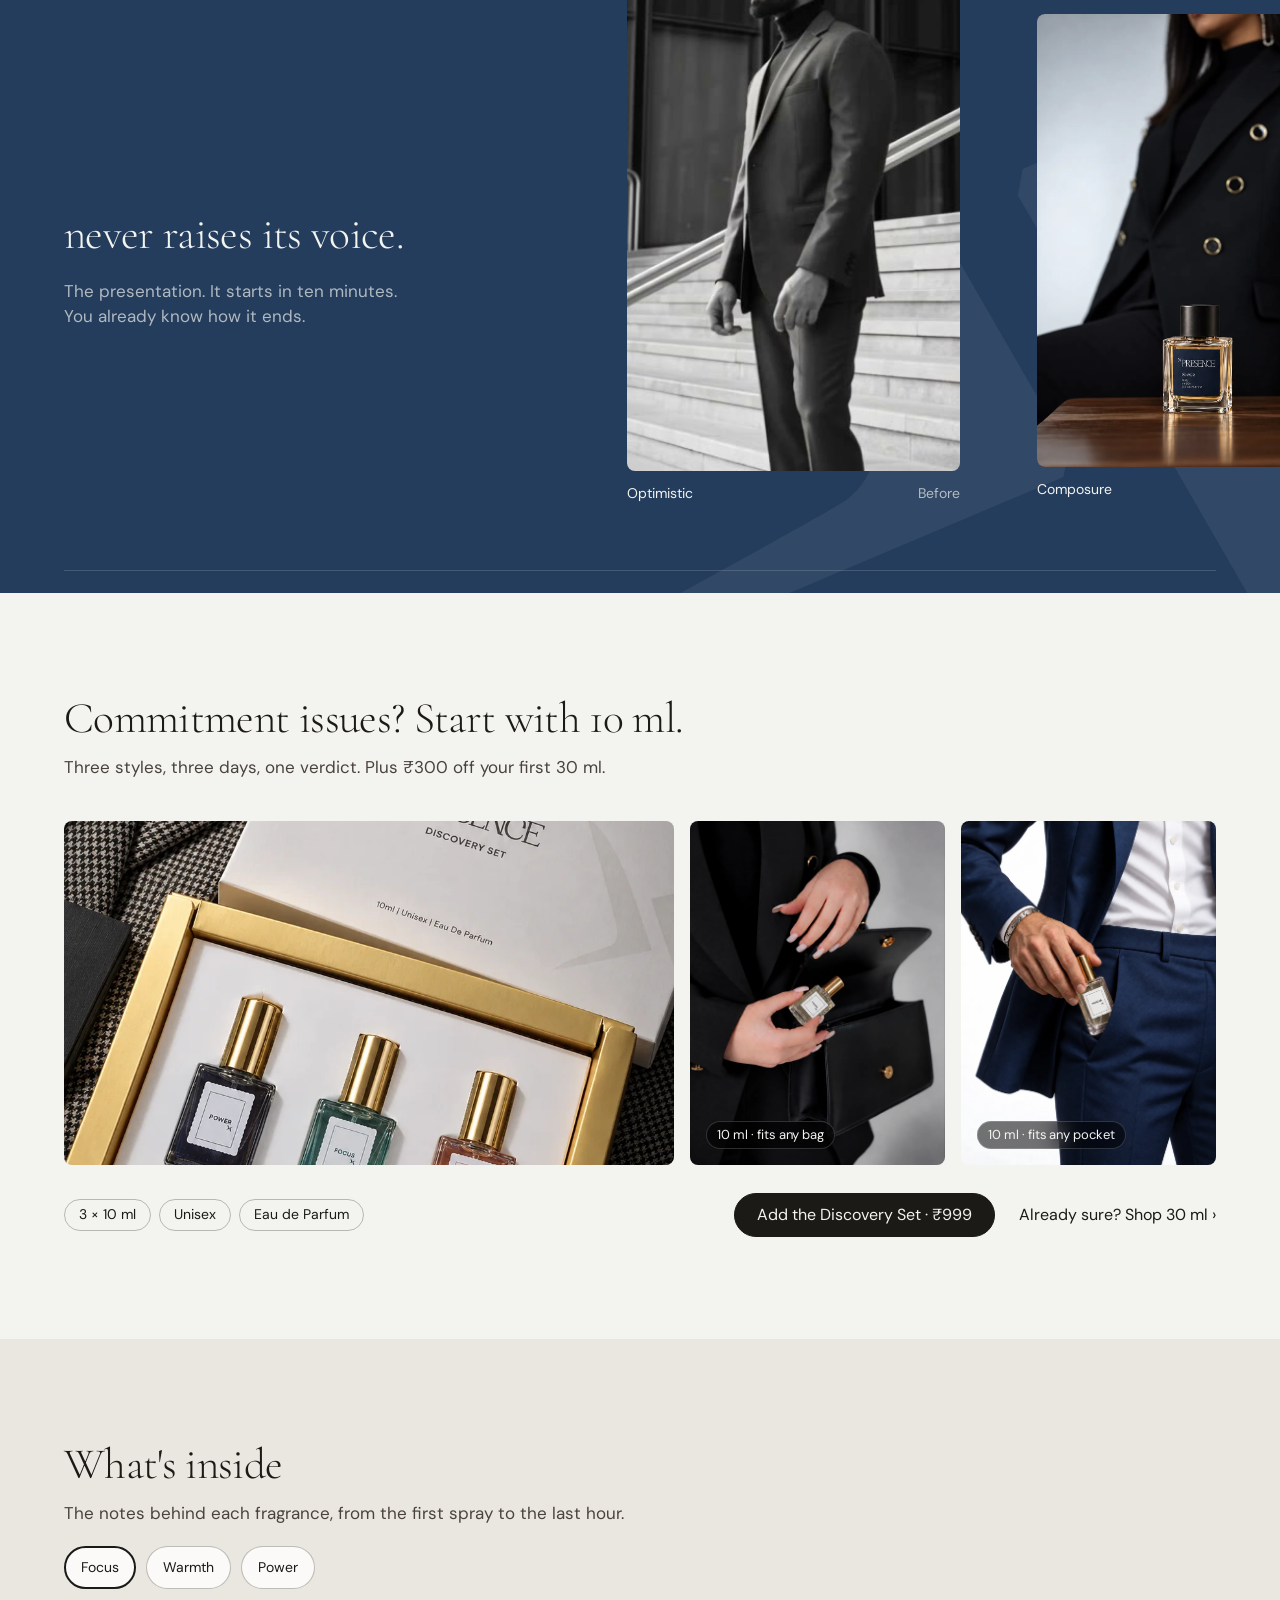
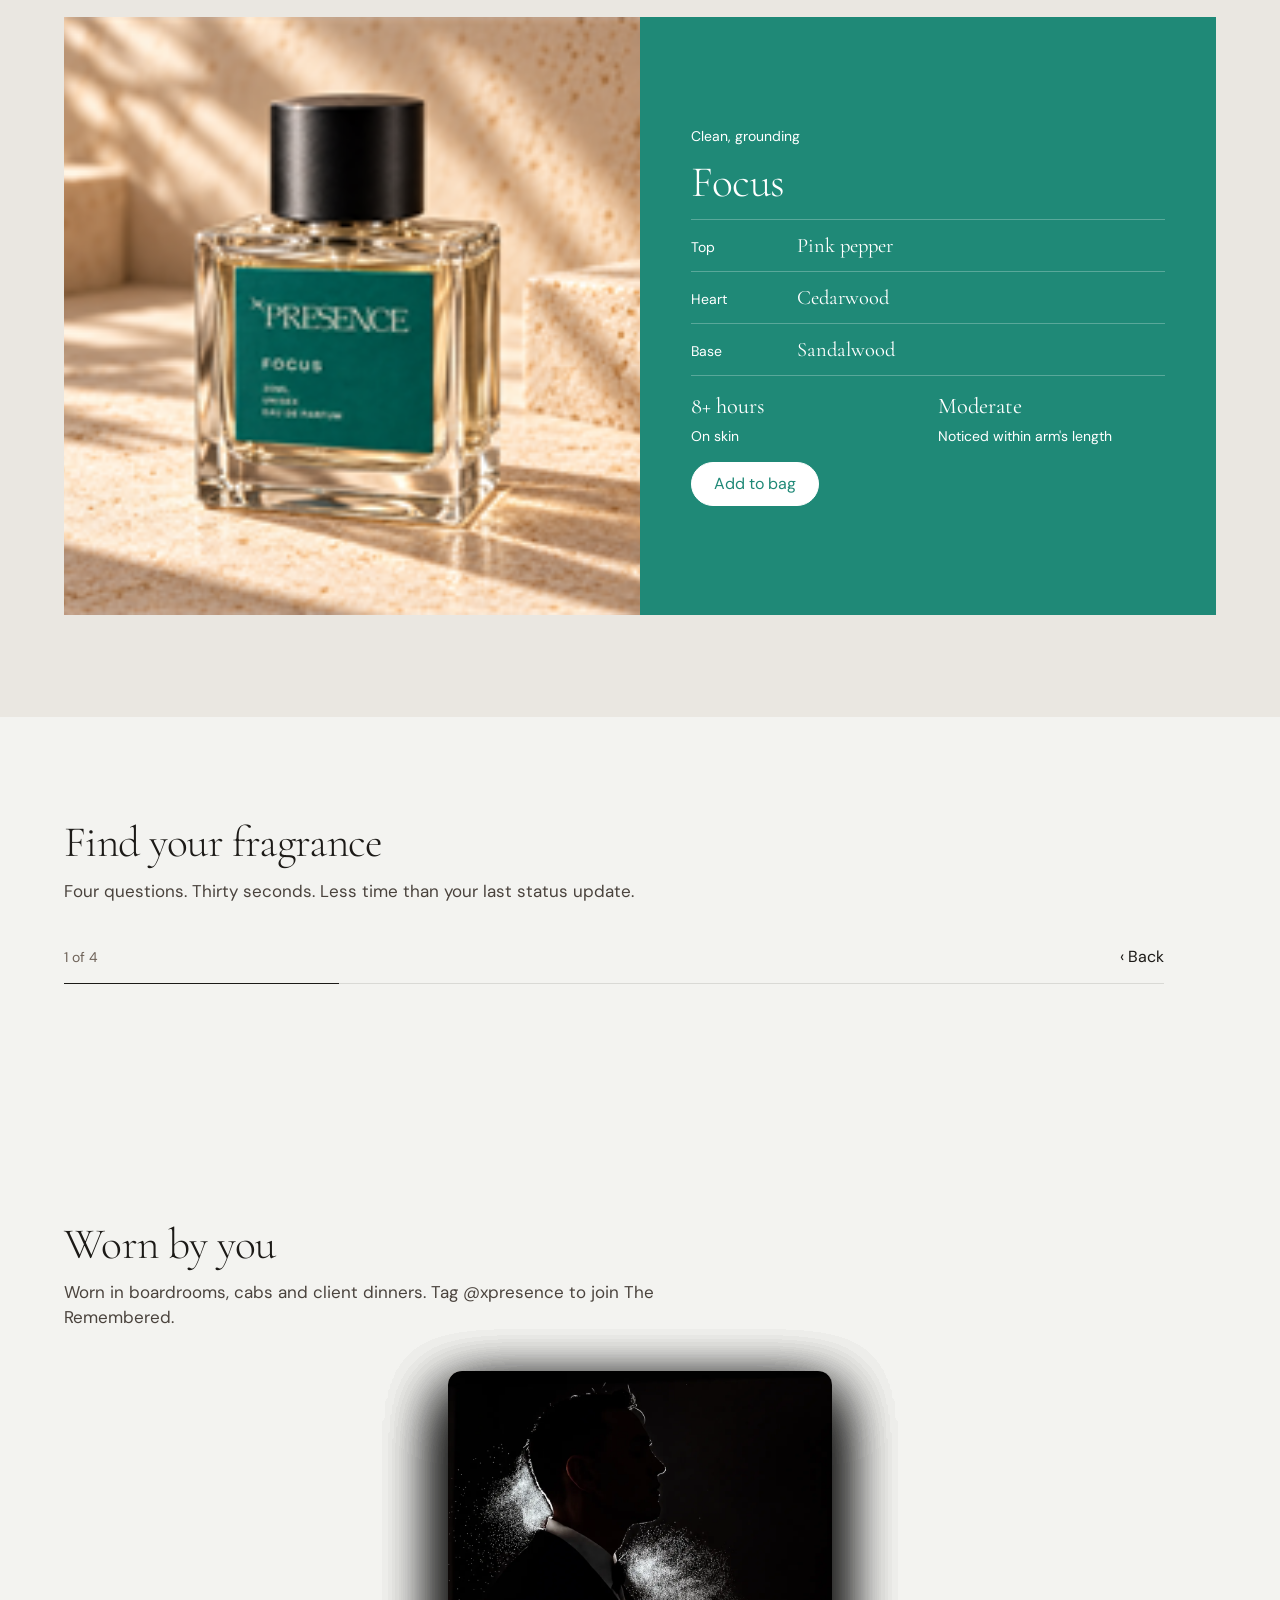
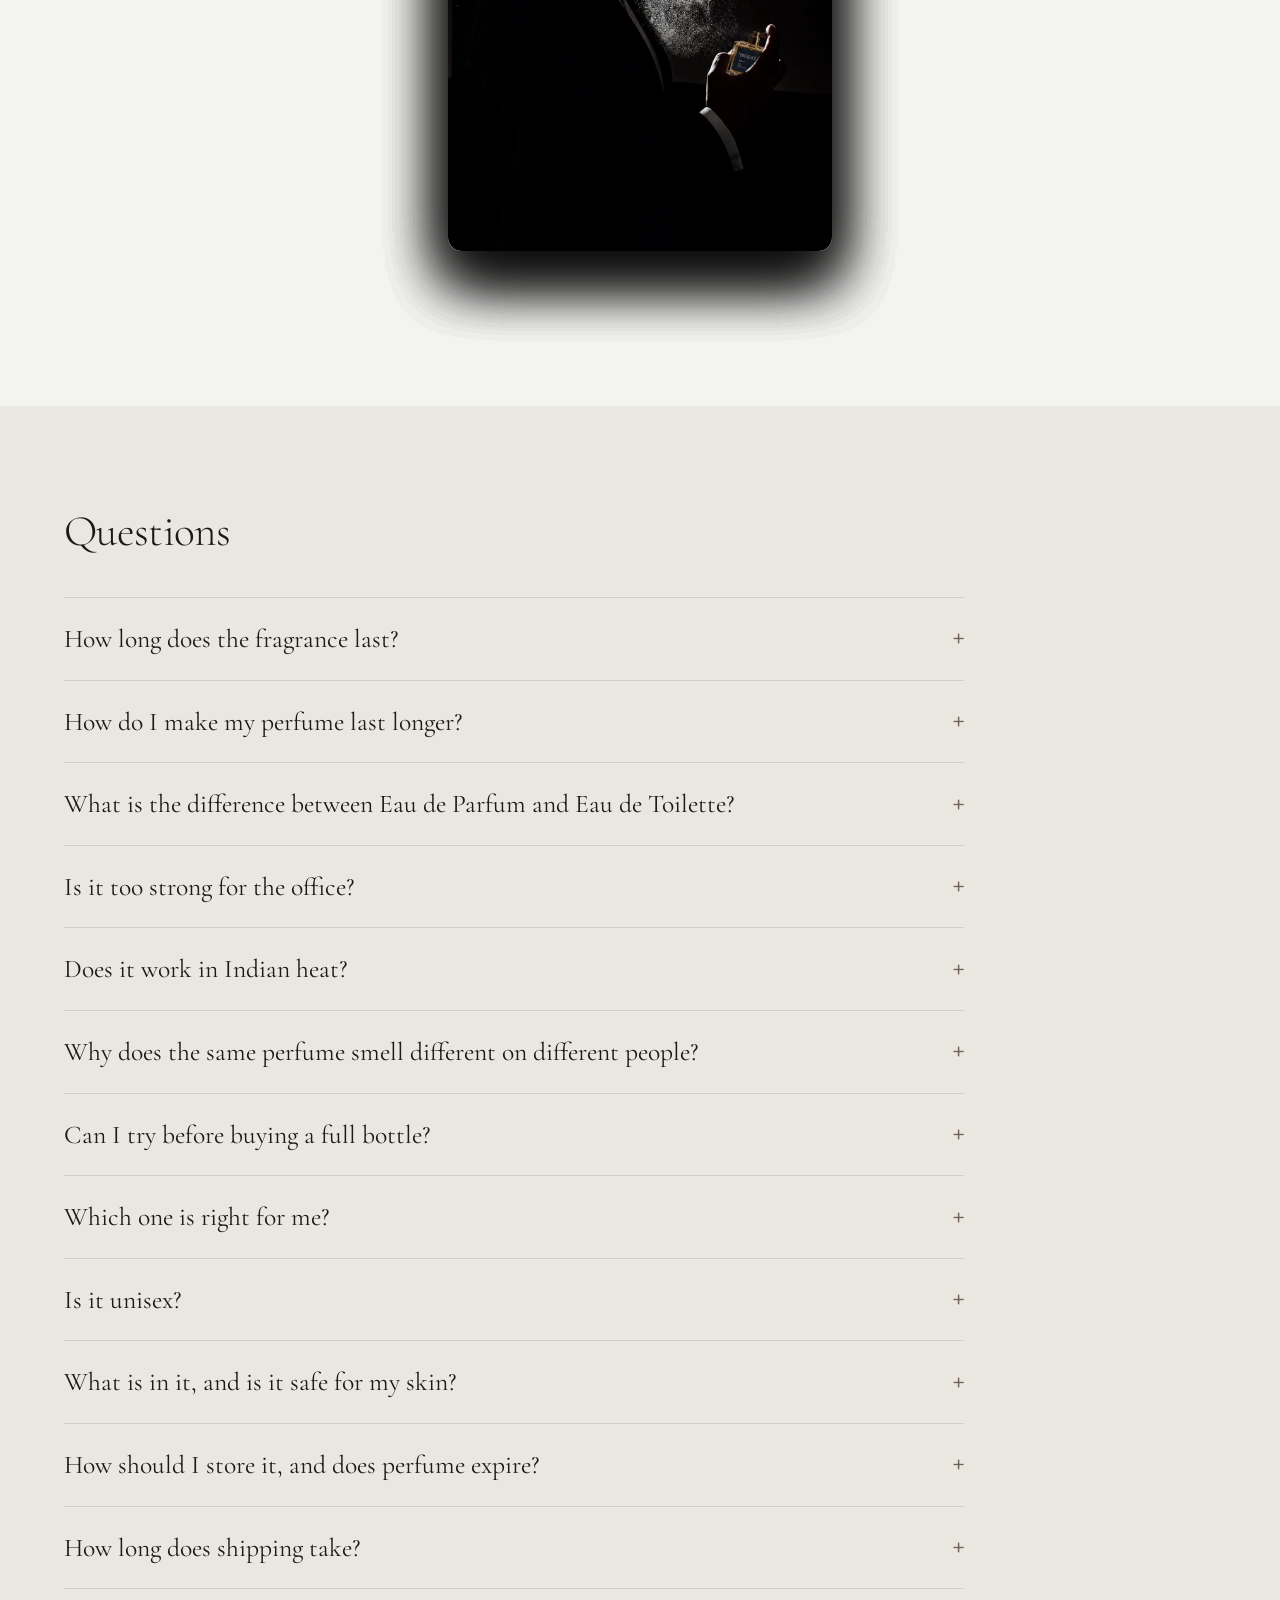
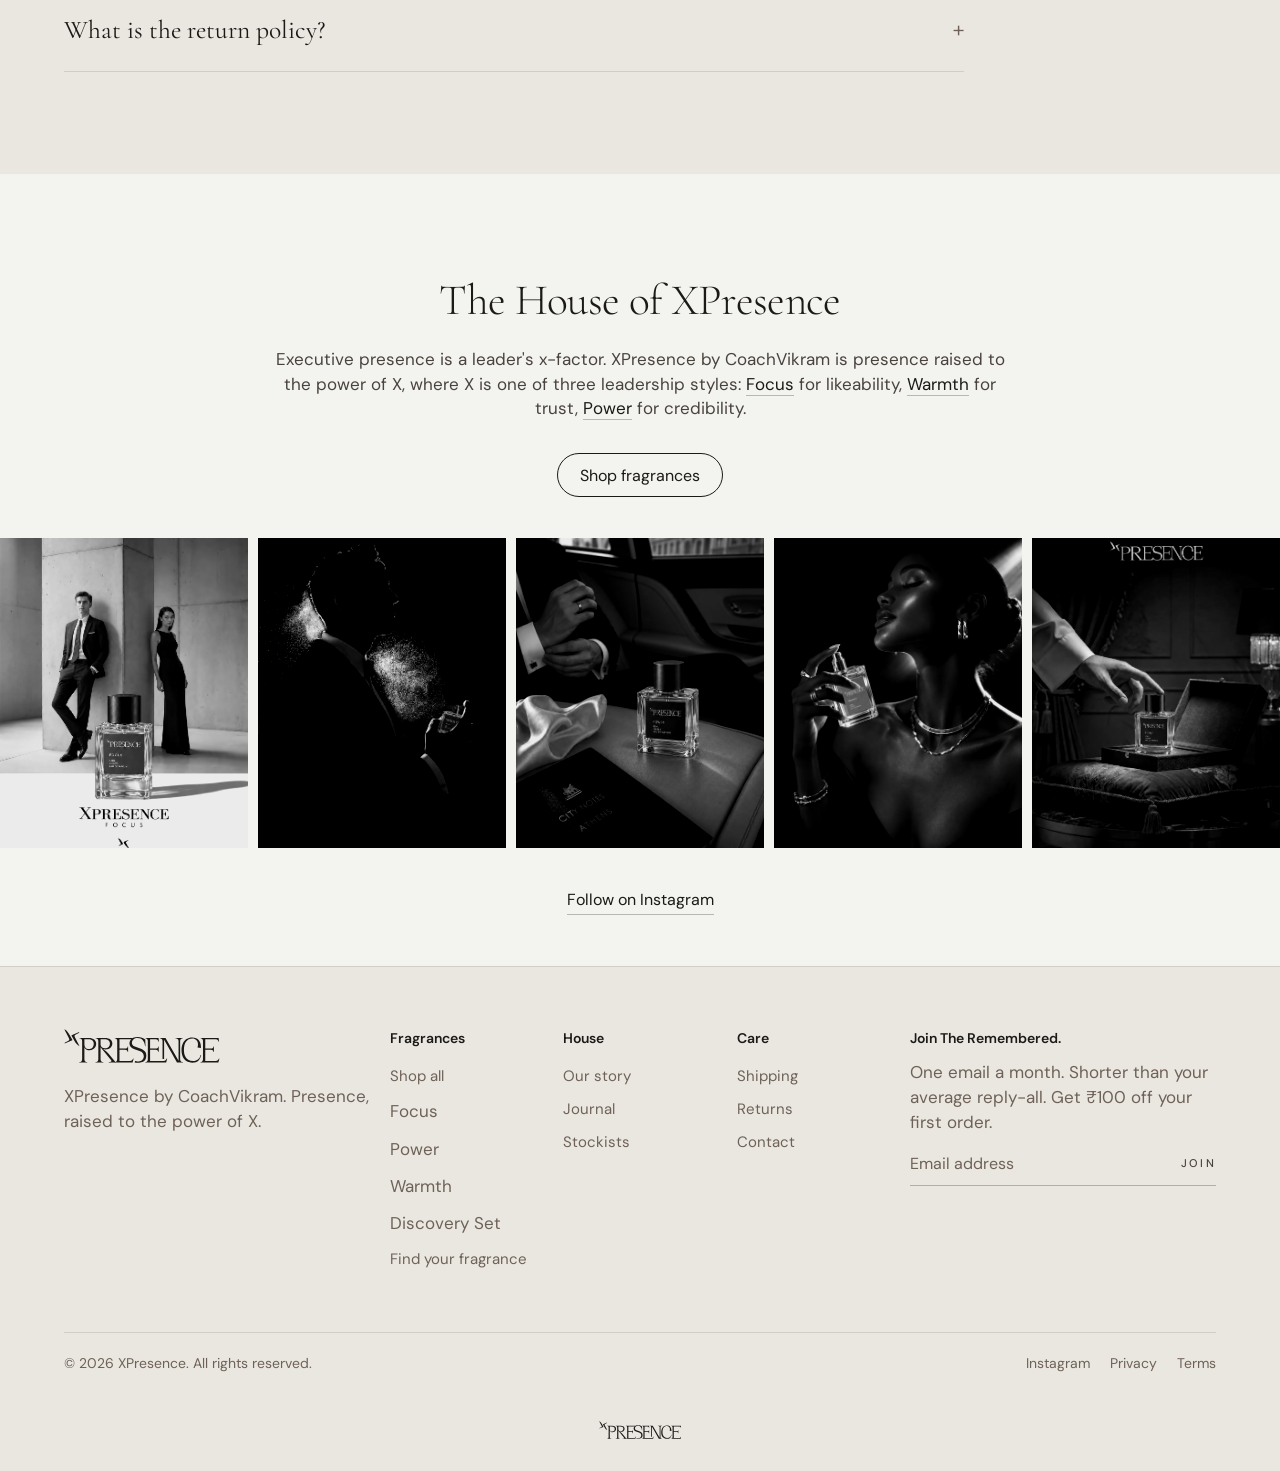
==== commit 9b4be7cd: "Buy now on the product page; Add to bag opens the bag Co-Authored-By: Claude Opus 5.5 <noreply@anthr" ====
--- a/index.html
+++ b/index.html
@@ -2253,6 +2253,7 @@
       bagCount.textContent = window.XPBag ? XPBag.count() : ++bag;
       bagCount.classList.add('bump');
       setTimeout(() => bagCount.classList.remove('bump'), 500);
+      if (window.XPBag) { XPBag.open(); return; }
       document.getElementById('toastText').textContent = btn.dataset.add + ' added to your bag';
       document.getElementById('toastImg').style.backgroundImage = 'url(' + btn.dataset.img + ')';
       toast.classList.add('show');
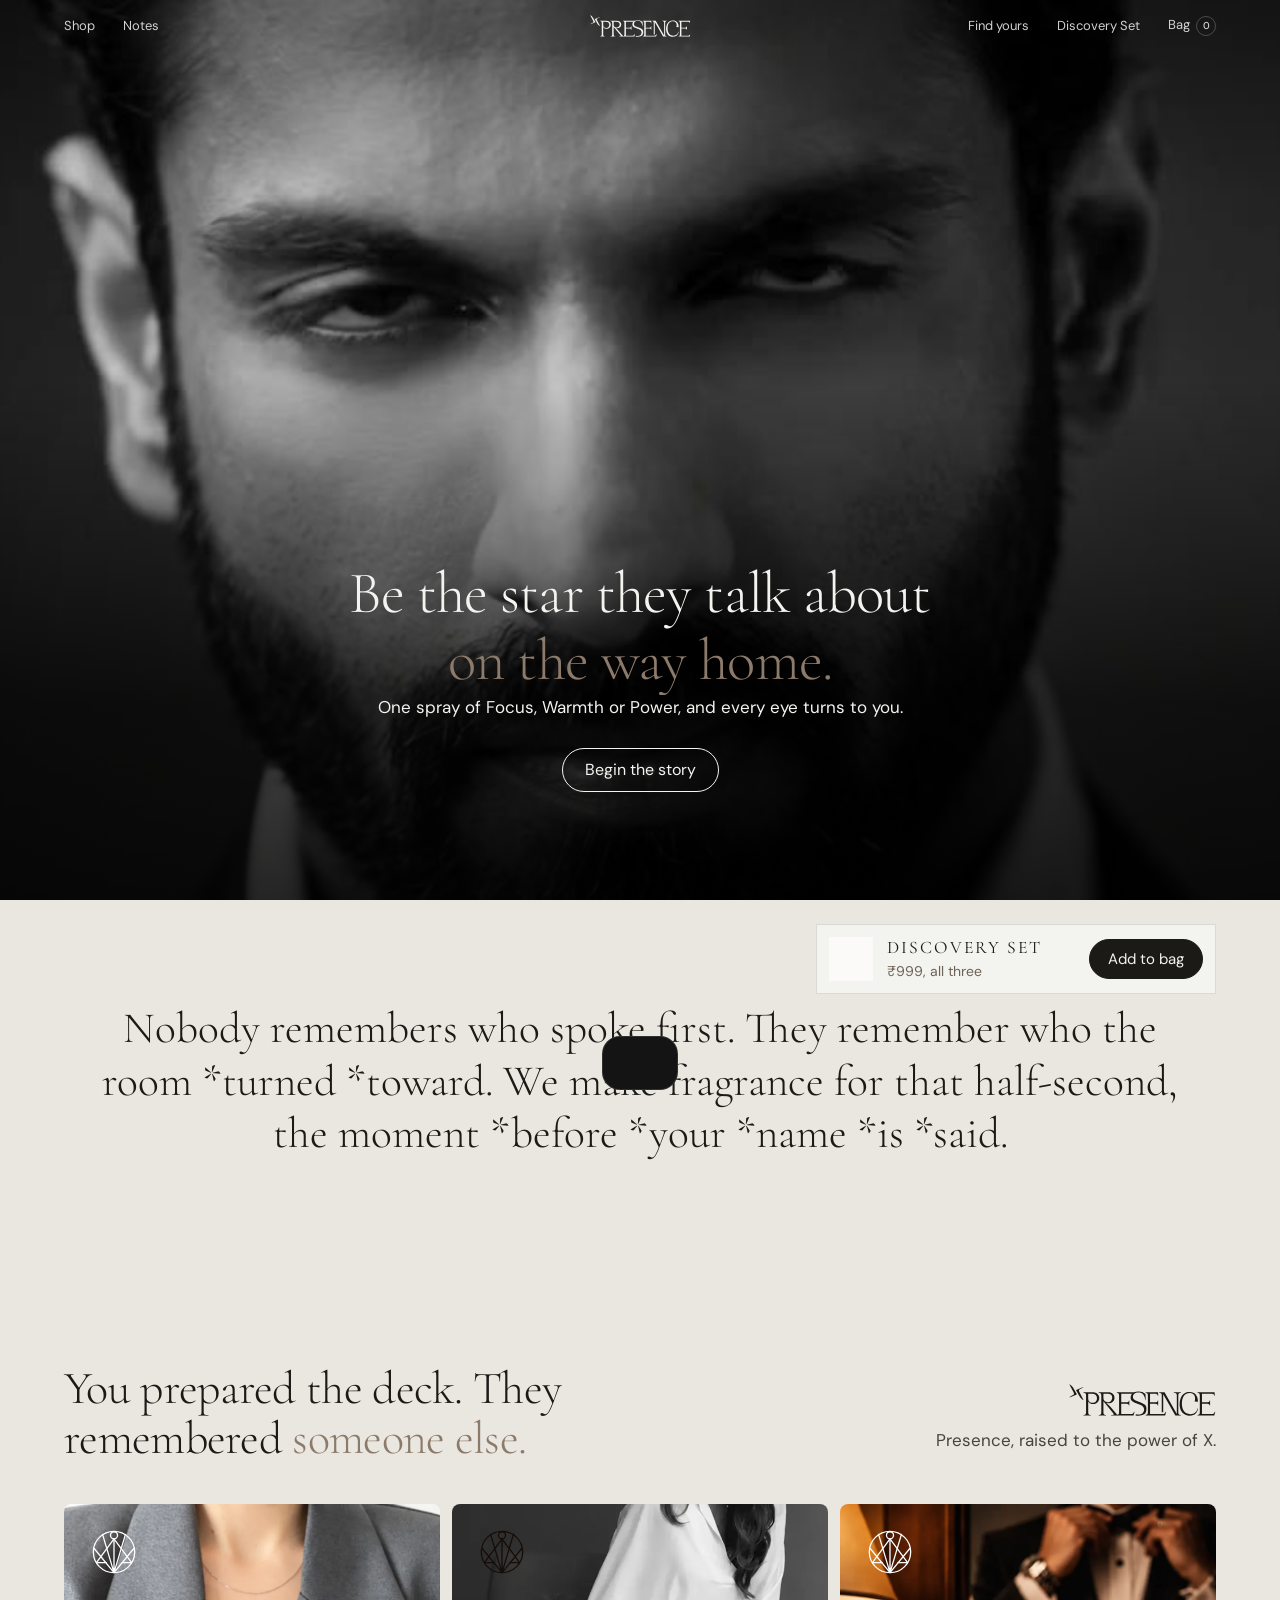
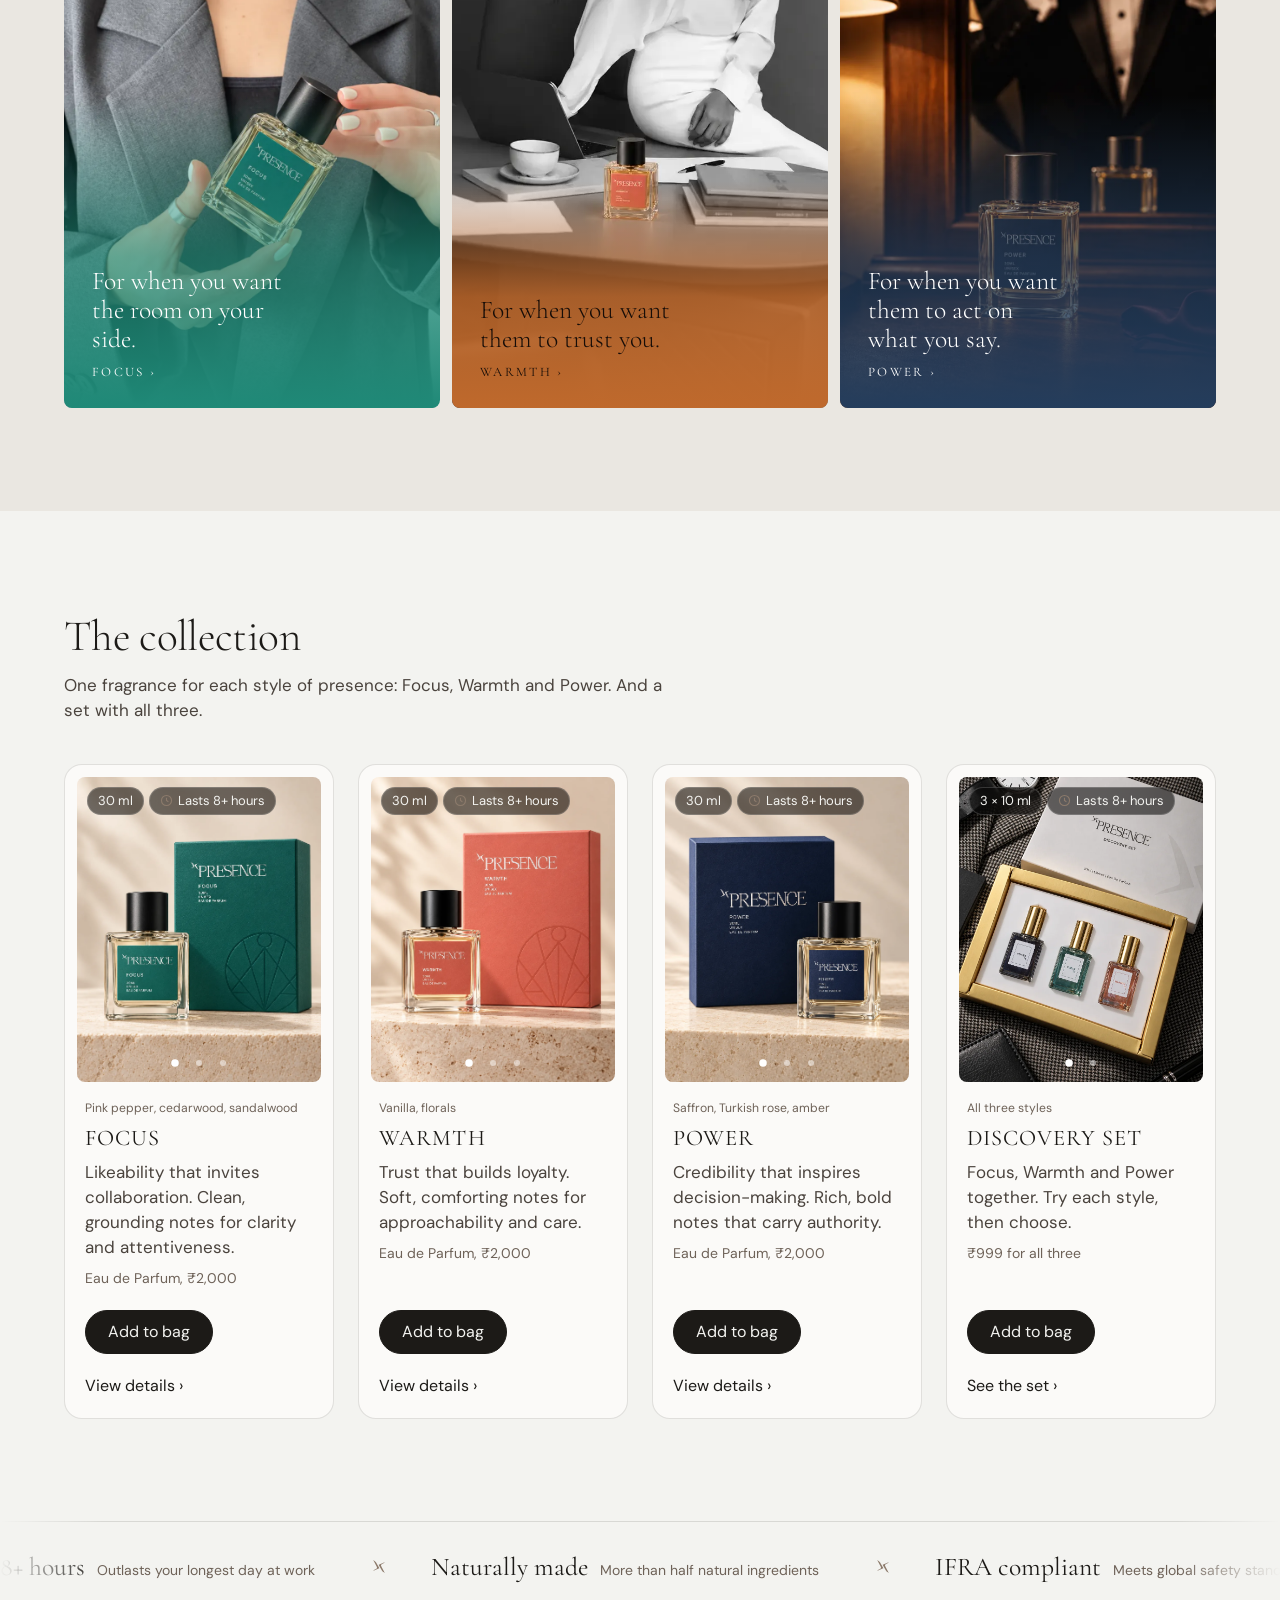
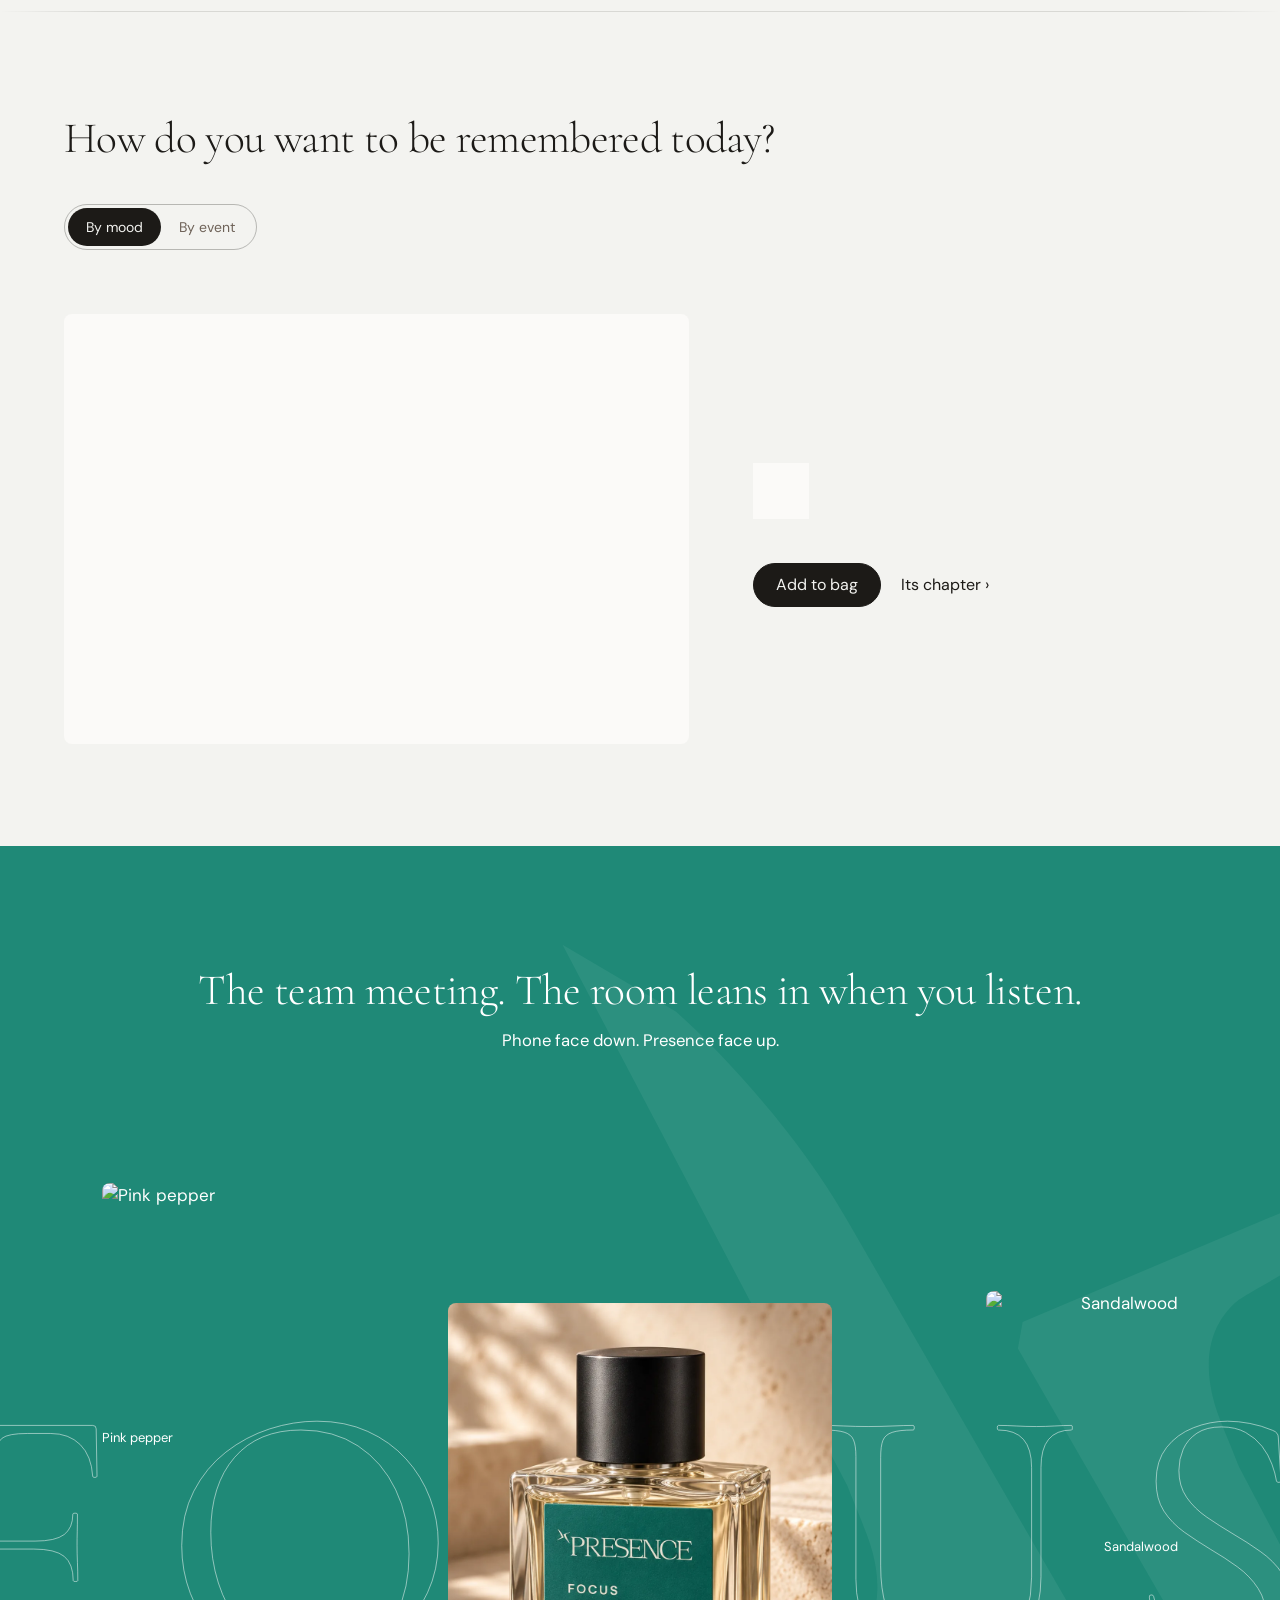
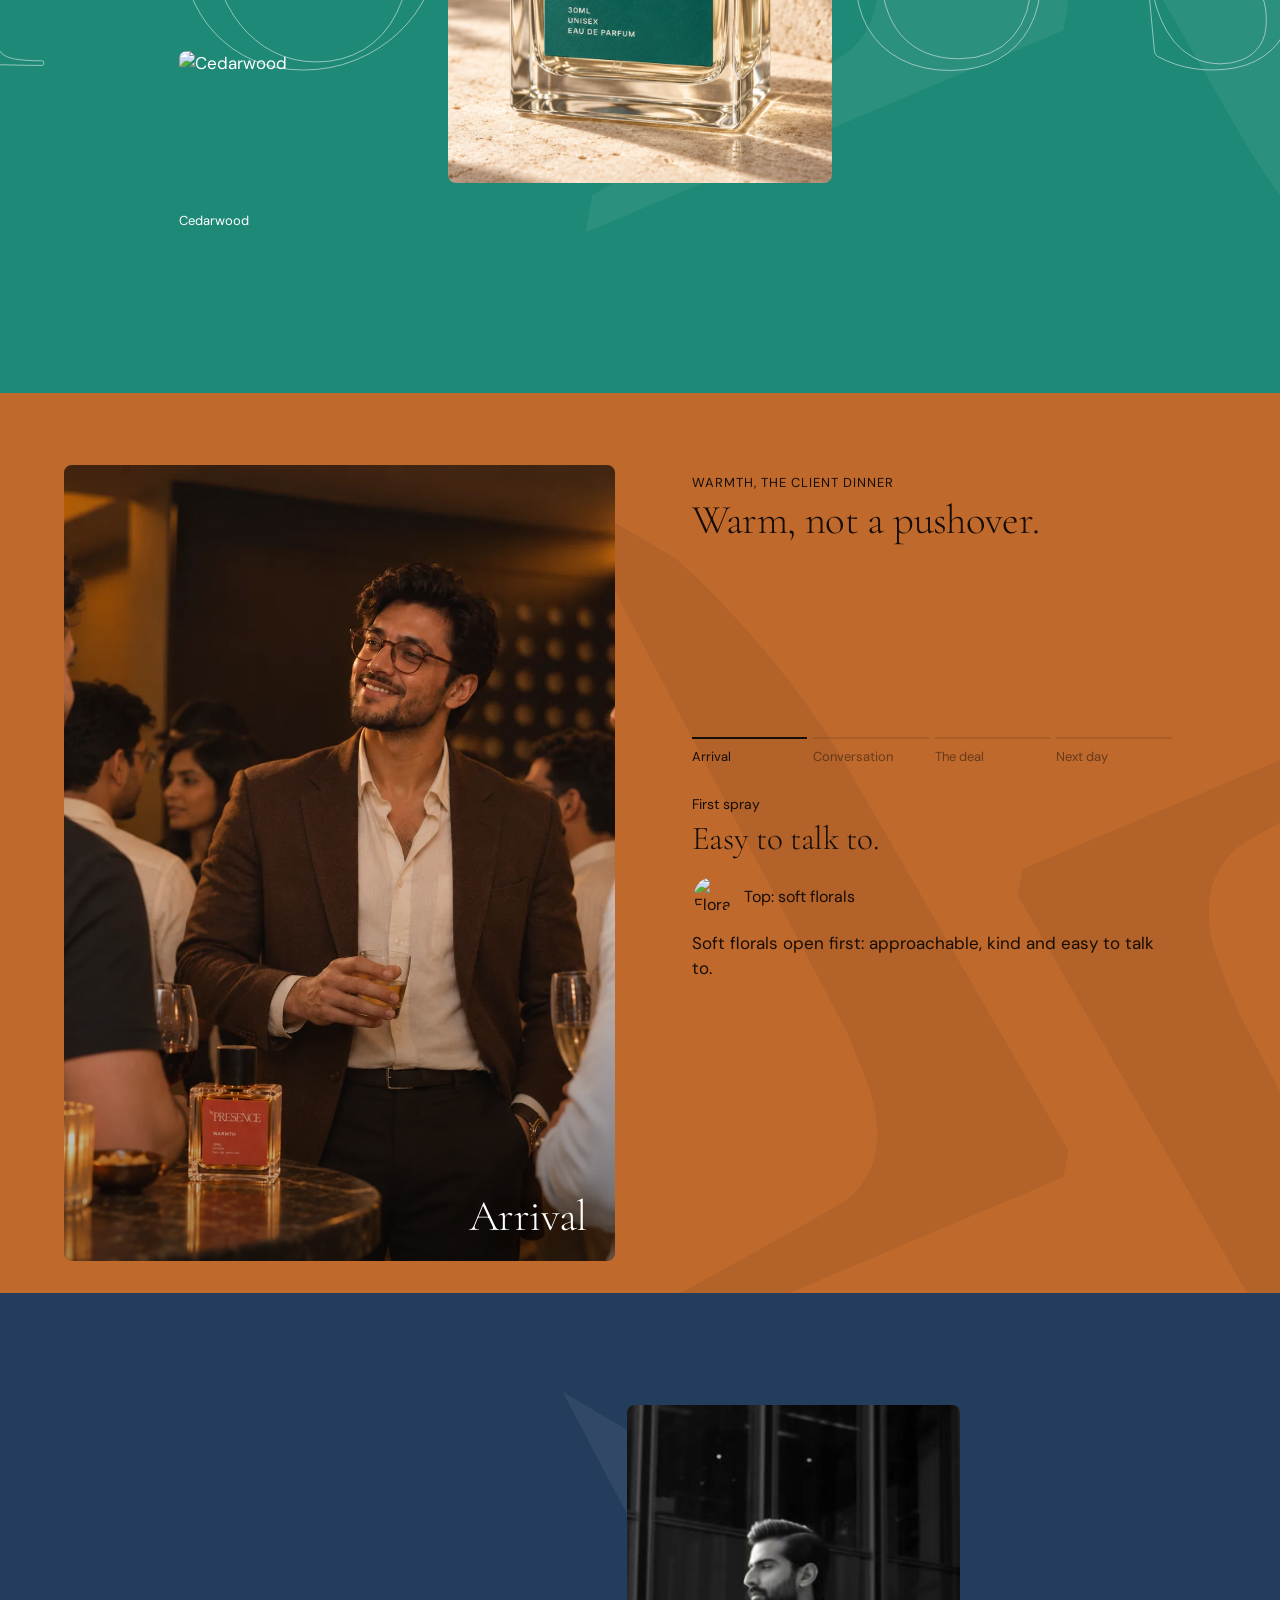
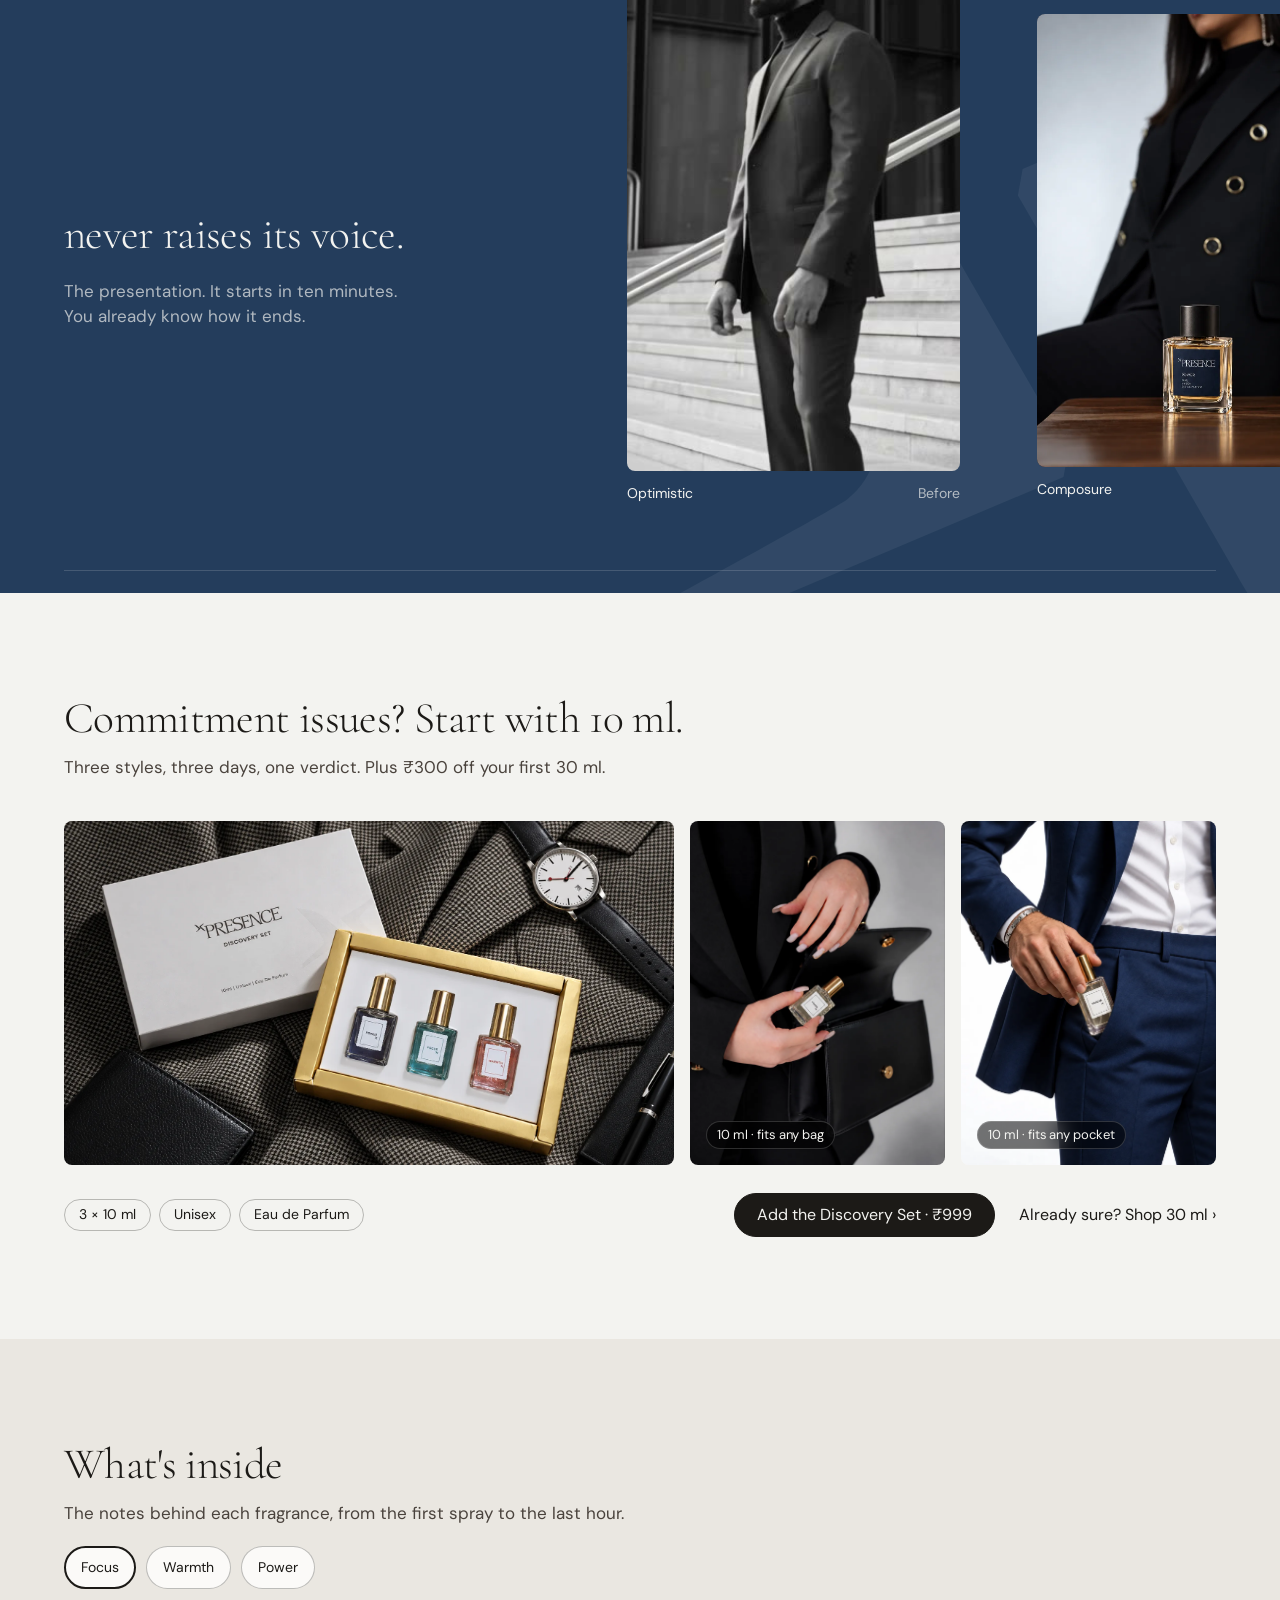
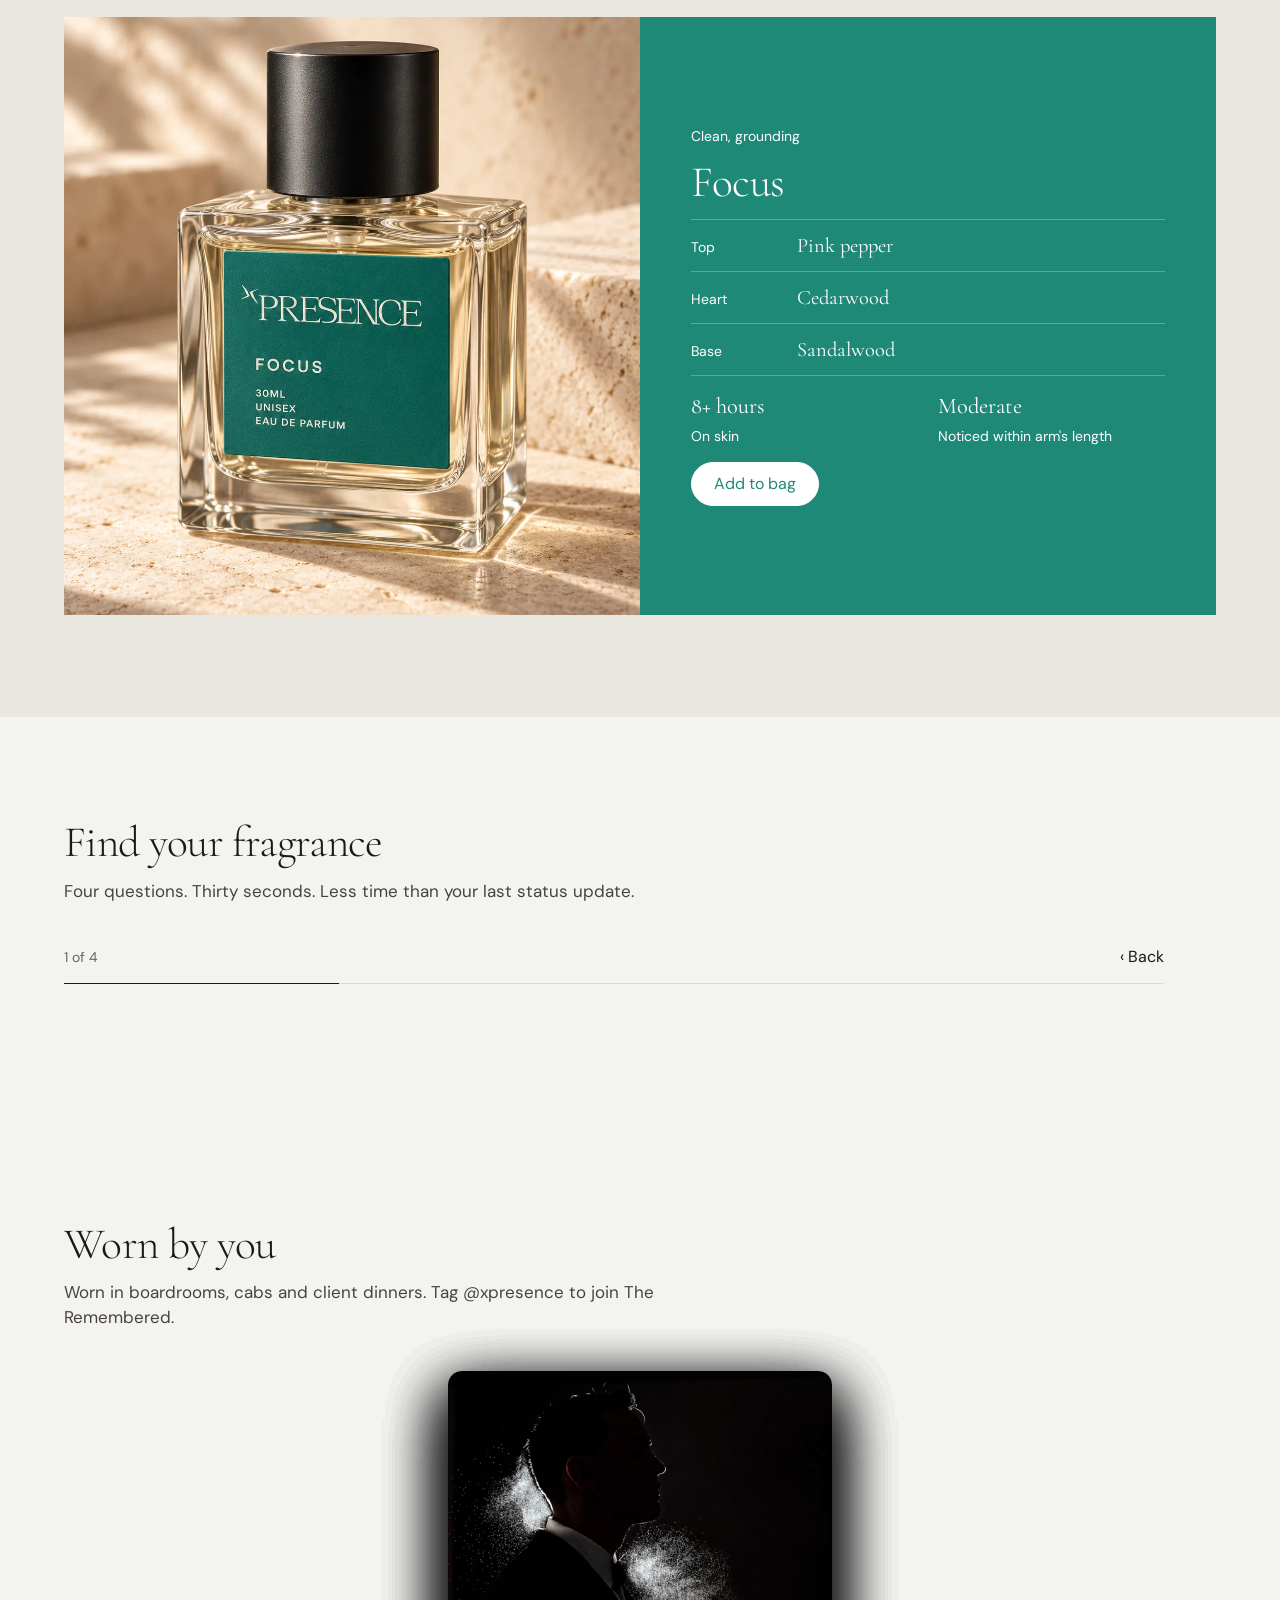
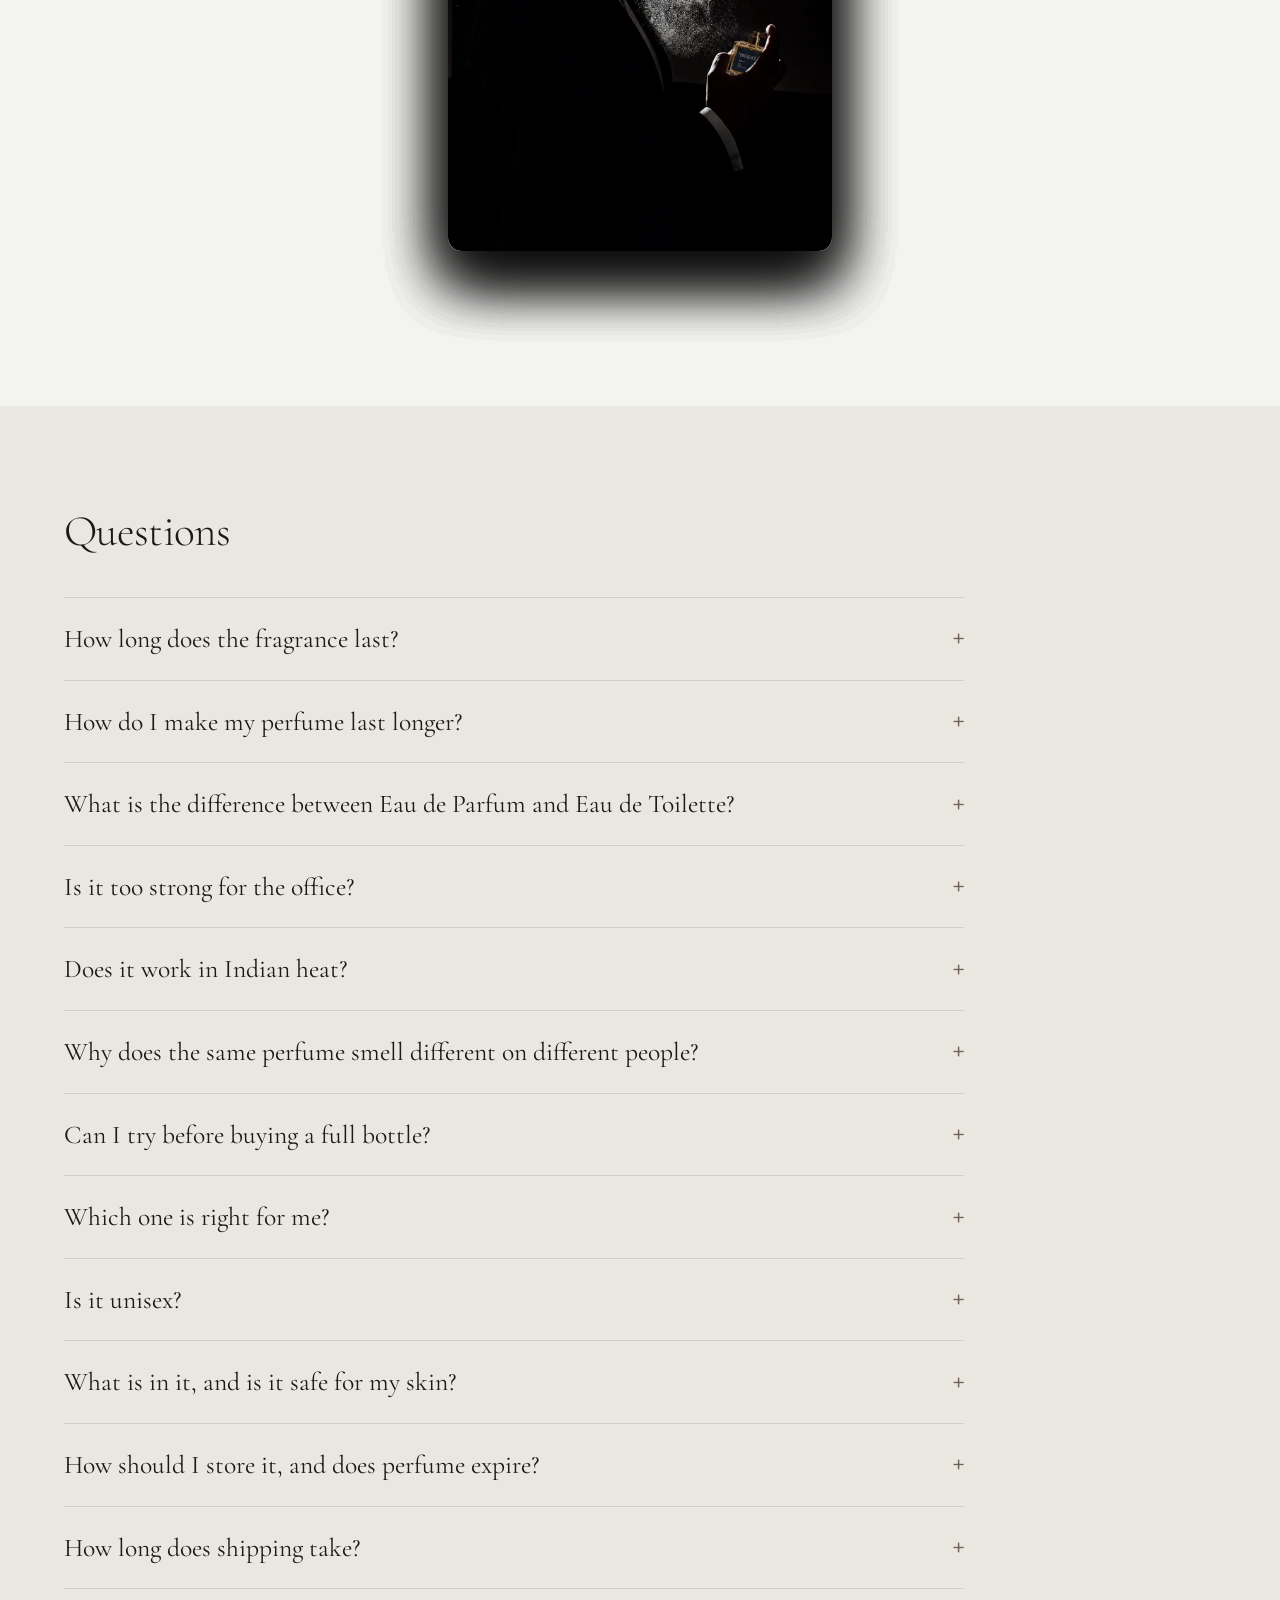
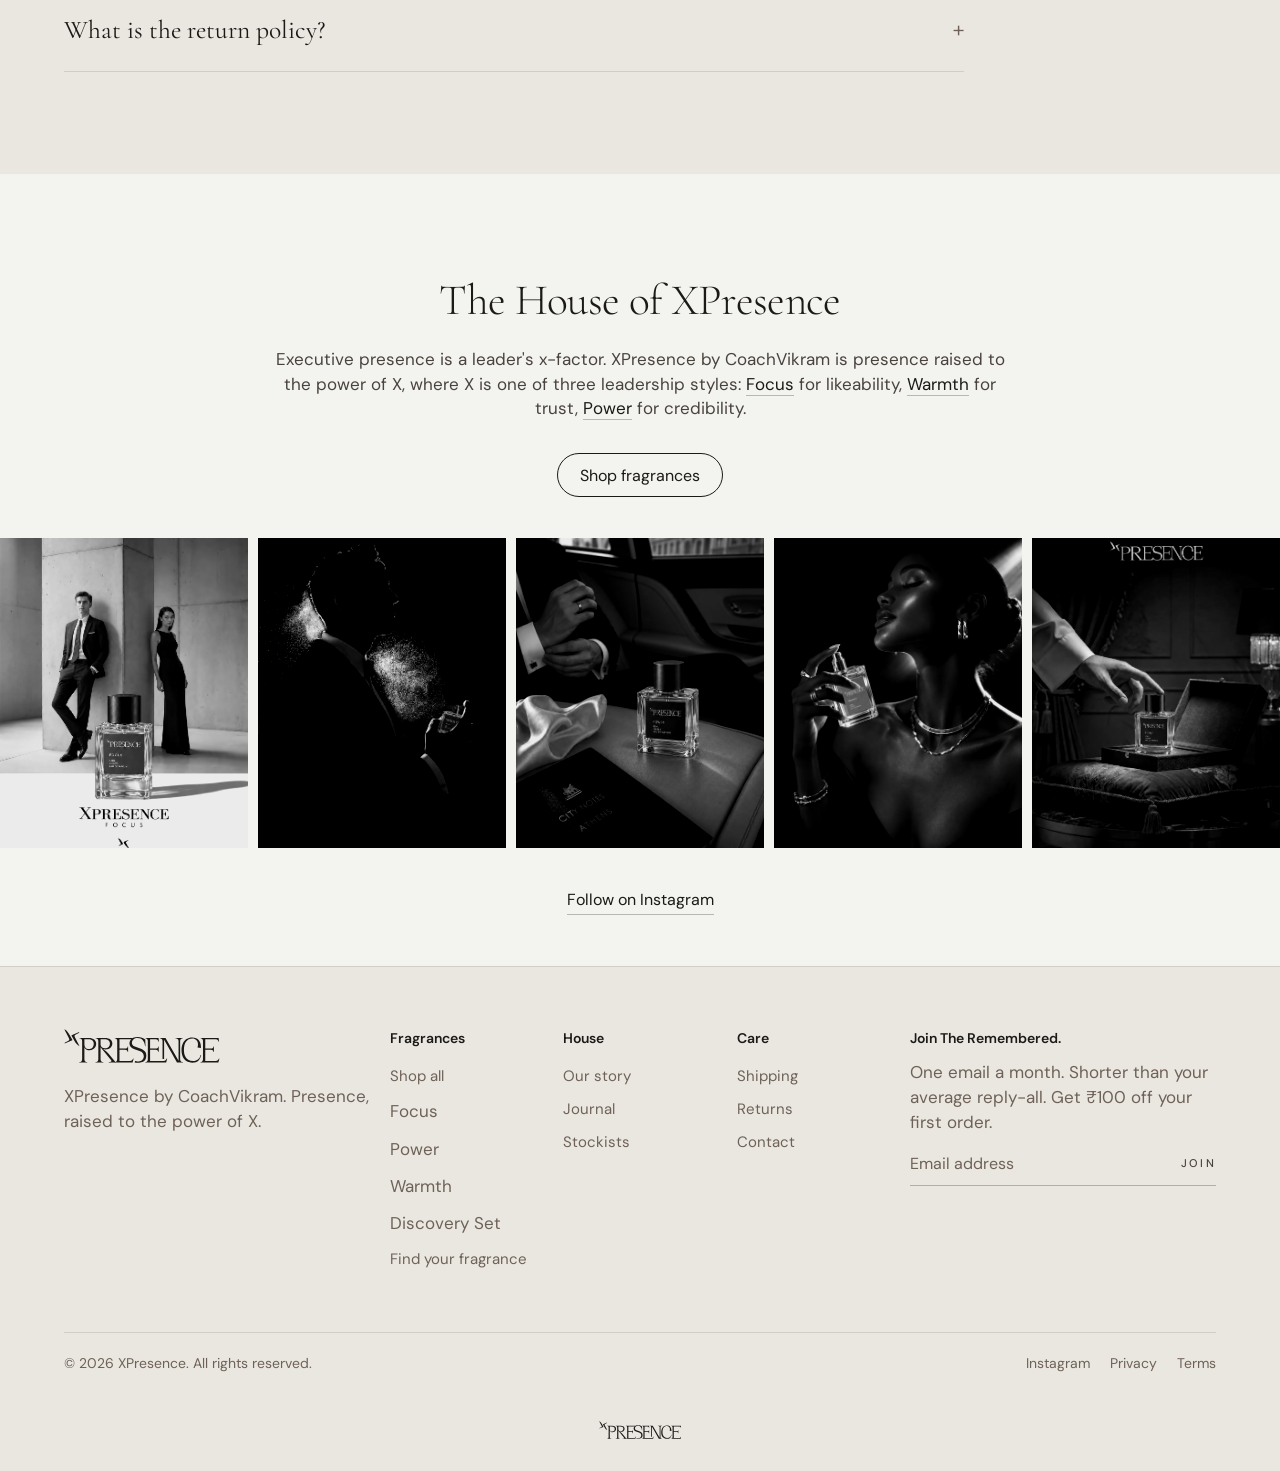
==== commit 246d867e: "Discovery Set product page (product.html?p=discovery), linked from nav, footers and cards Co-Authore" ====
--- a/index.html
+++ b/index.html
@@ -2148,7 +2148,7 @@
       </div>
       <div class="foot-col">
         <h4>Fragrances</h4>
-        <a href="collection.html">Shop all</a><a class="hp" href="product.html?p=focus" data-img="assets/focus-bottle.webp" data-label="Focus, 30 ml">Focus</a><a class="hp" href="product.html?p=power" data-img="assets/power-bottle.webp" data-label="Power, 30 ml">Power</a><a class="hp" href="product.html?p=warmth" data-img="assets/warmth-bottle.webp" data-label="Warmth, 30 ml">Warmth</a><a class="hp" href="#discovery" data-img="assets/focus-pack.webp" data-label="The Discovery Set">Discovery Set</a><a href="#quiz">Find your fragrance</a>
+        <a href="collection.html">Shop all</a><a class="hp" href="product.html?p=focus" data-img="assets/focus-bottle.webp" data-label="Focus, 30 ml">Focus</a><a class="hp" href="product.html?p=power" data-img="assets/power-bottle.webp" data-label="Power, 30 ml">Power</a><a class="hp" href="product.html?p=warmth" data-img="assets/warmth-bottle.webp" data-label="Warmth, 30 ml">Warmth</a><a class="hp" href="product.html?p=discovery" data-img="assets/focus-pack.webp" data-label="The Discovery Set">Discovery Set</a><a href="#quiz">Find your fragrance</a>
       </div>
       <div class="foot-col">
         <h4>House</h4>
